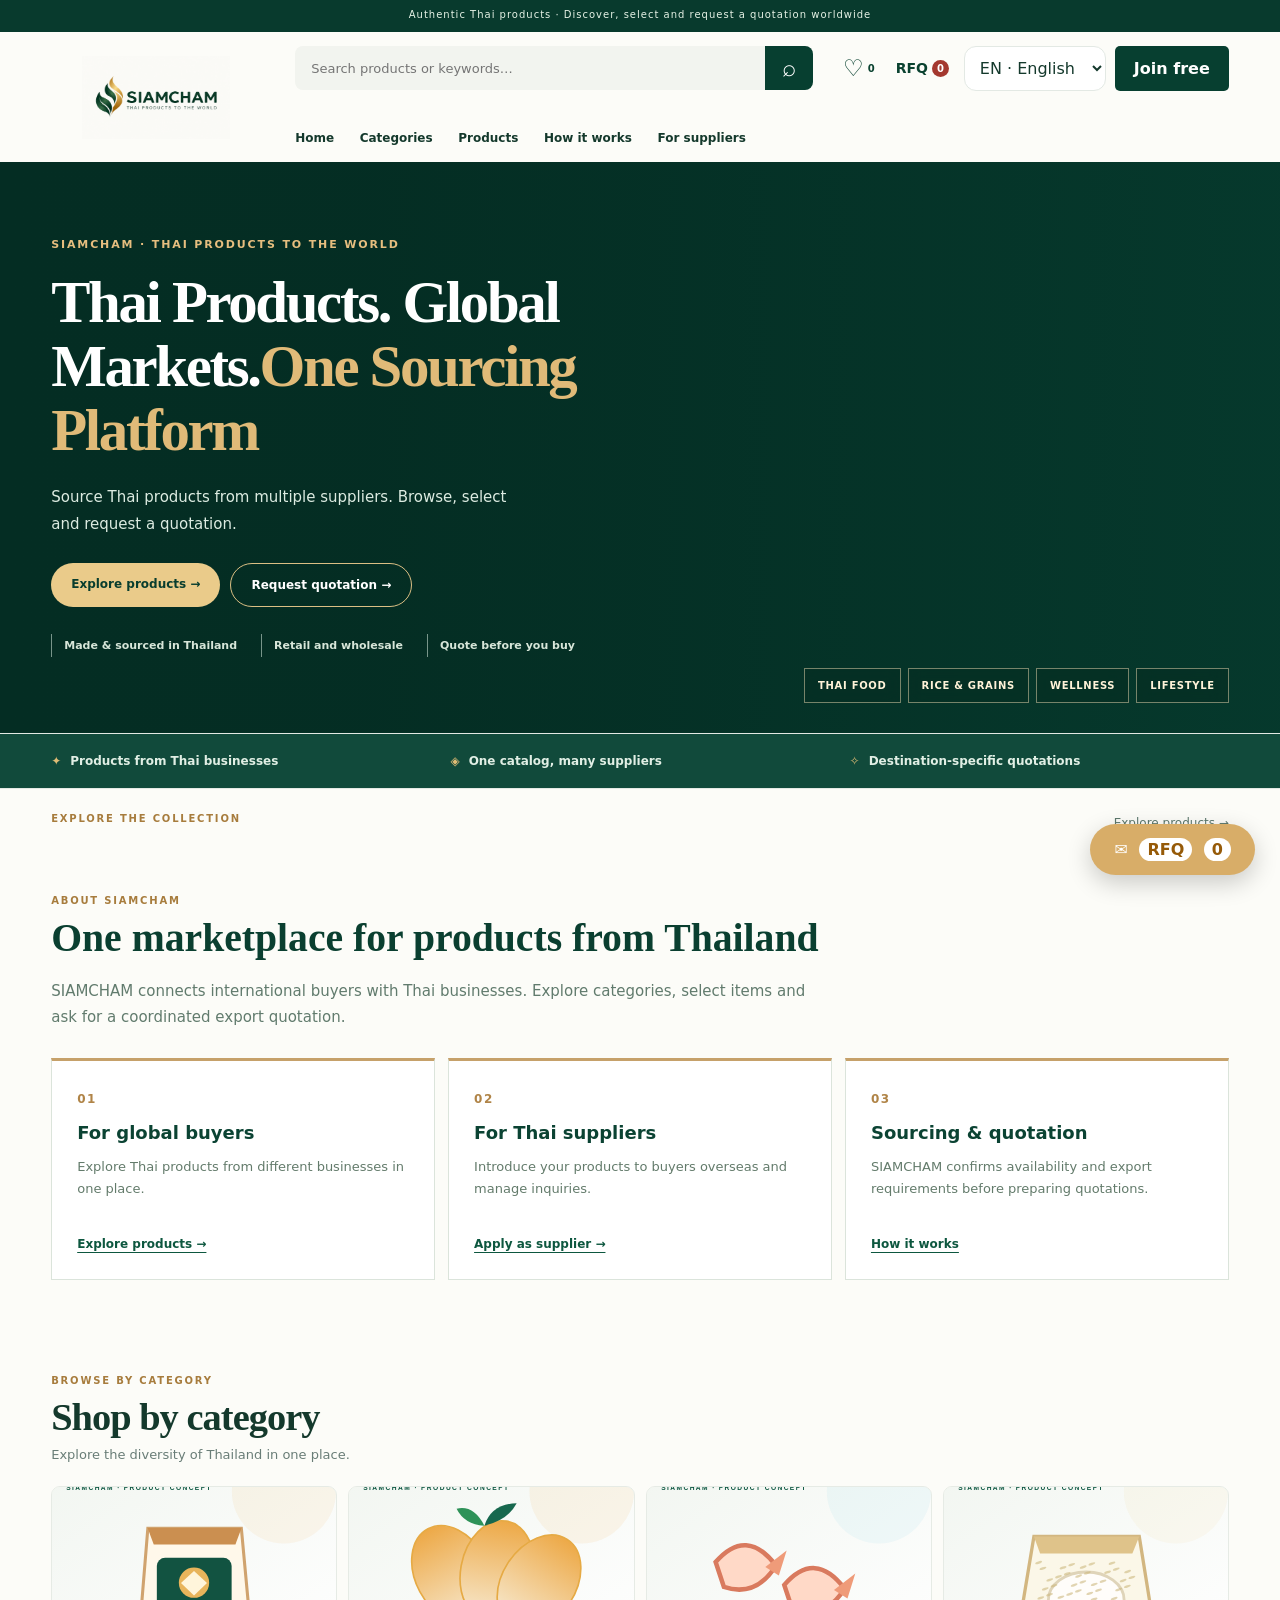
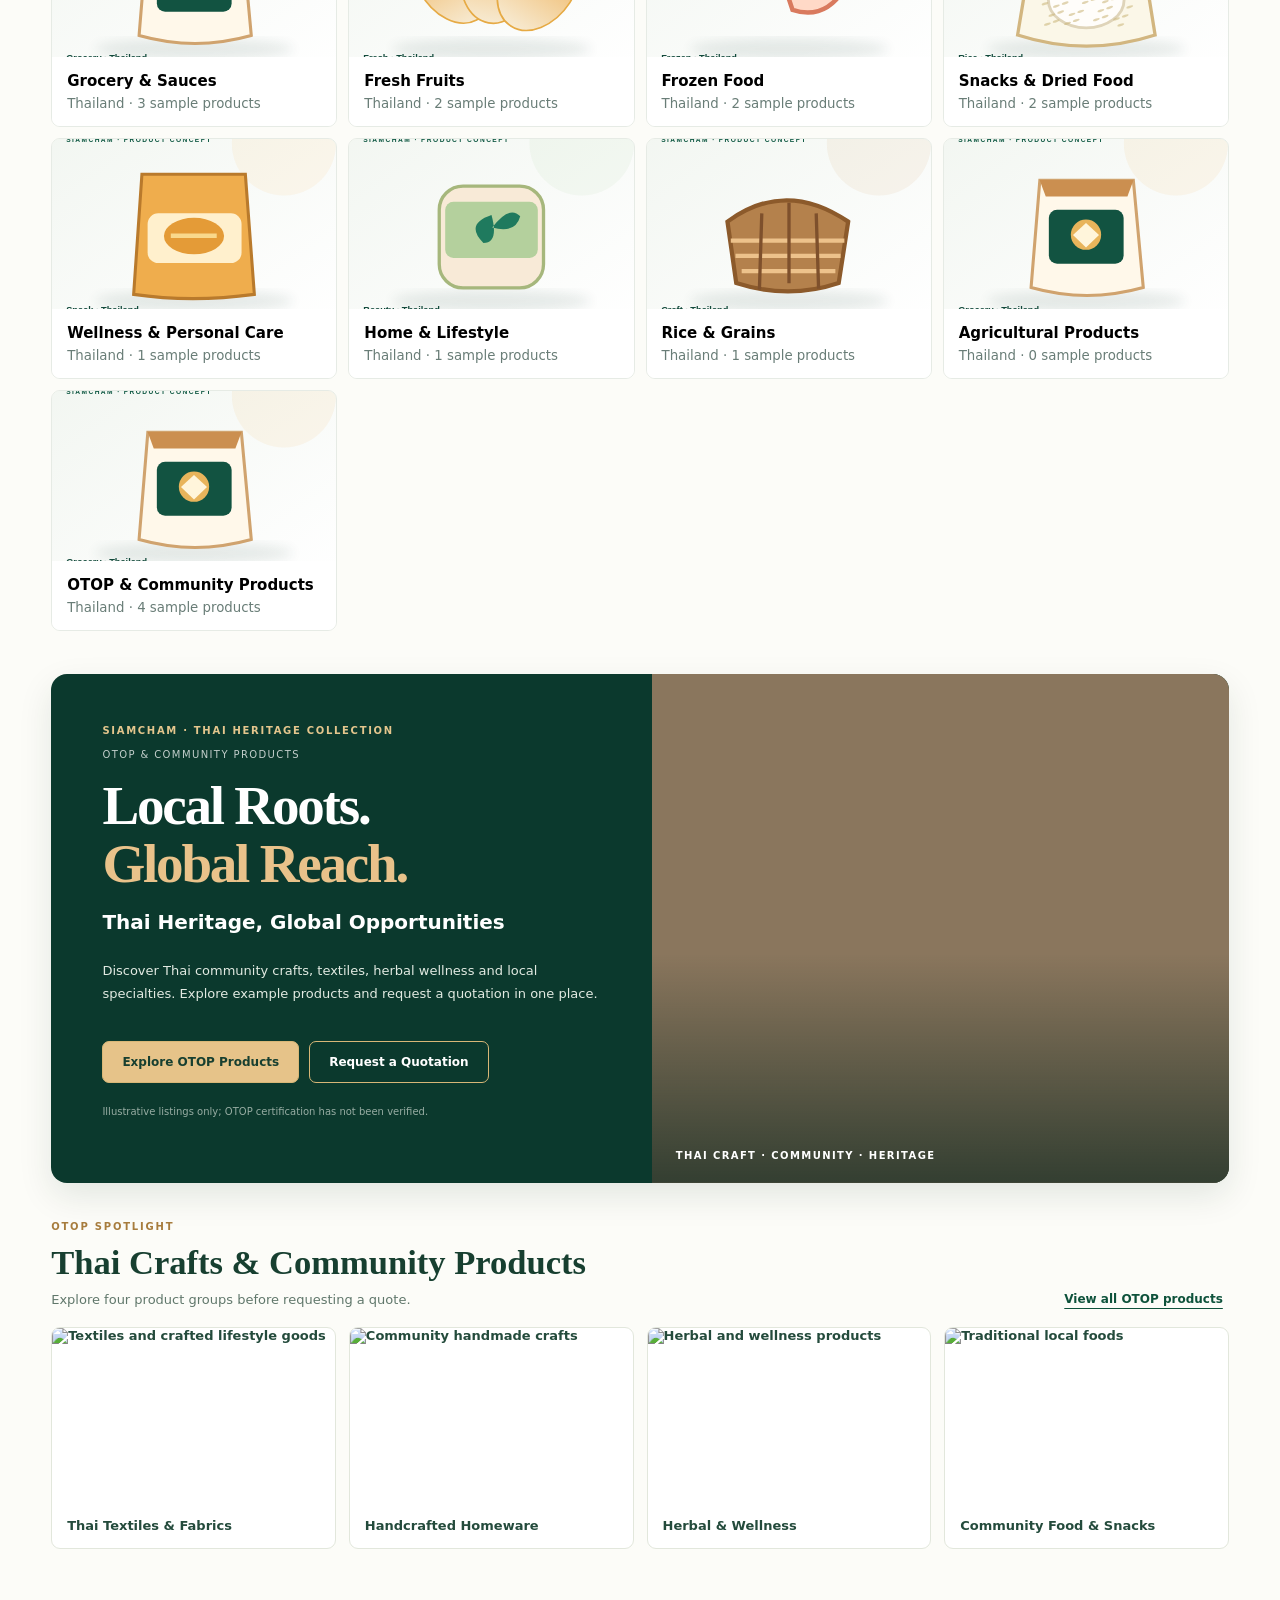
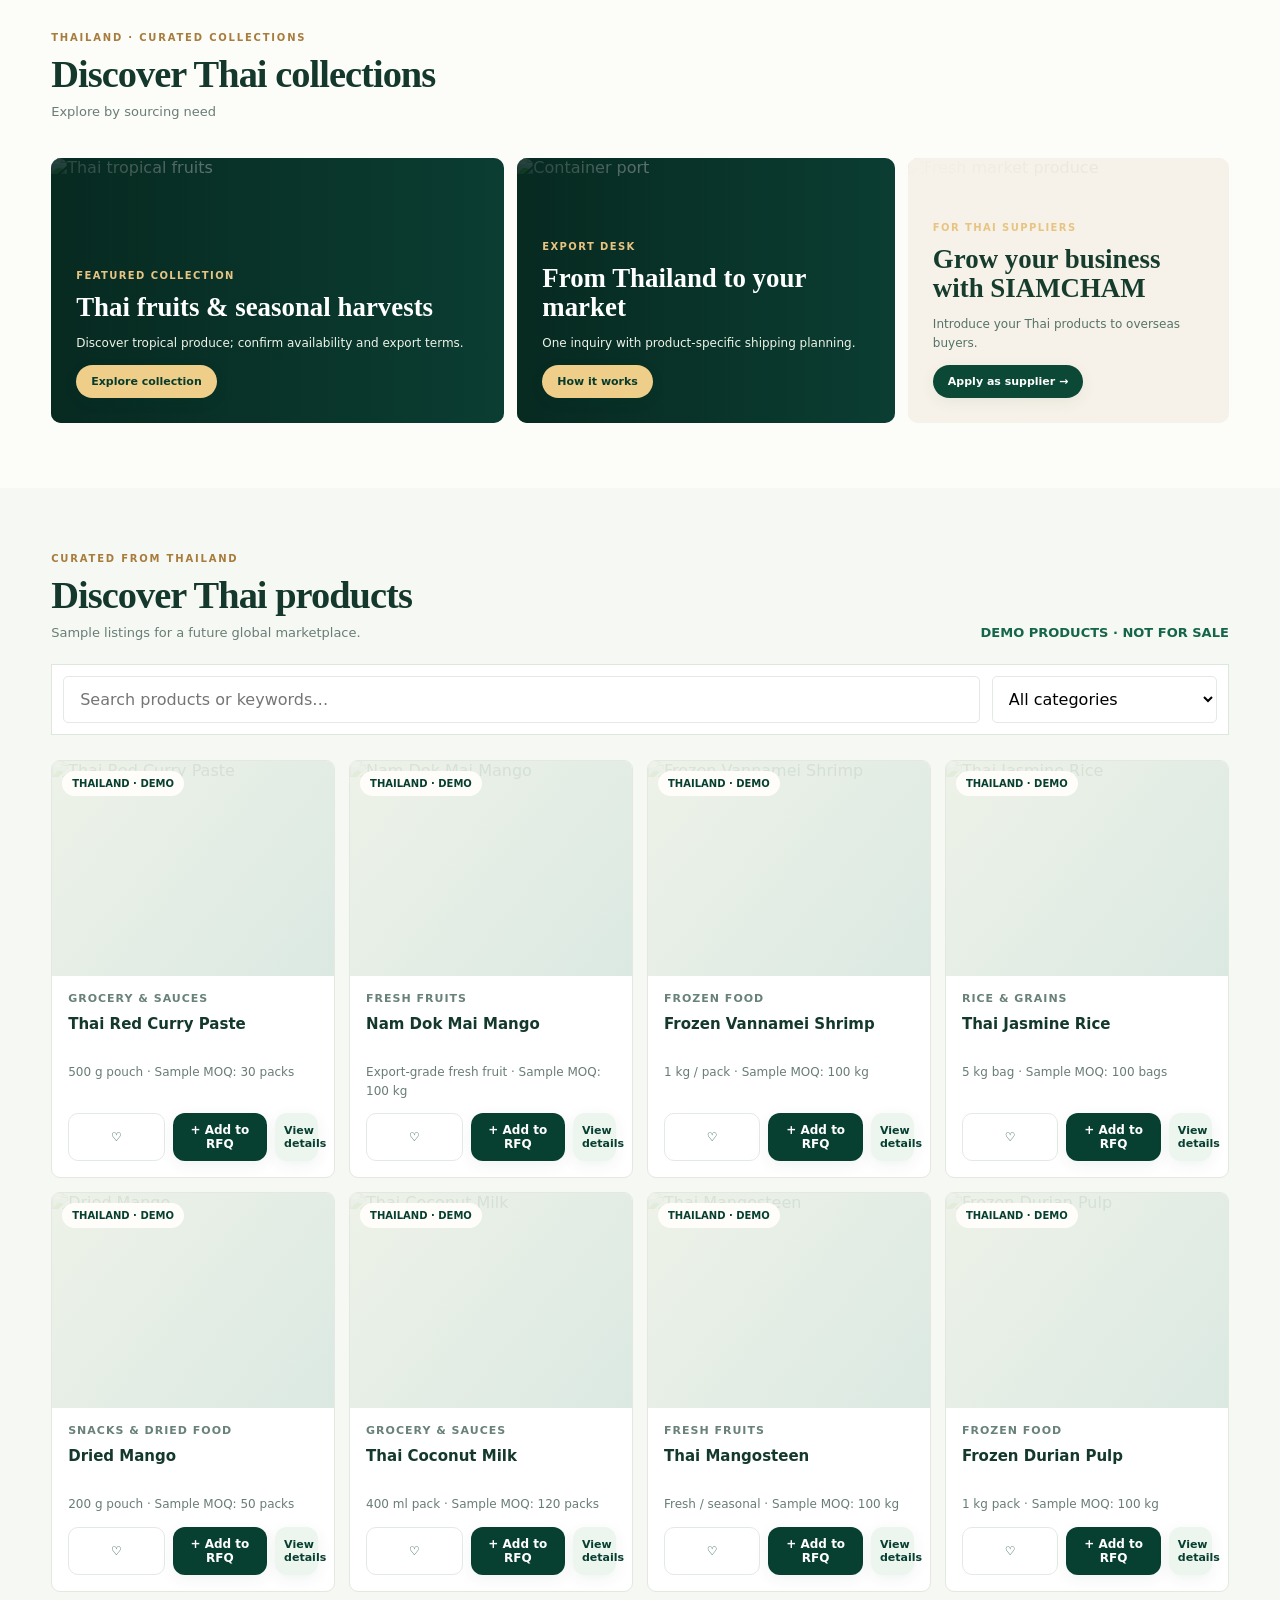
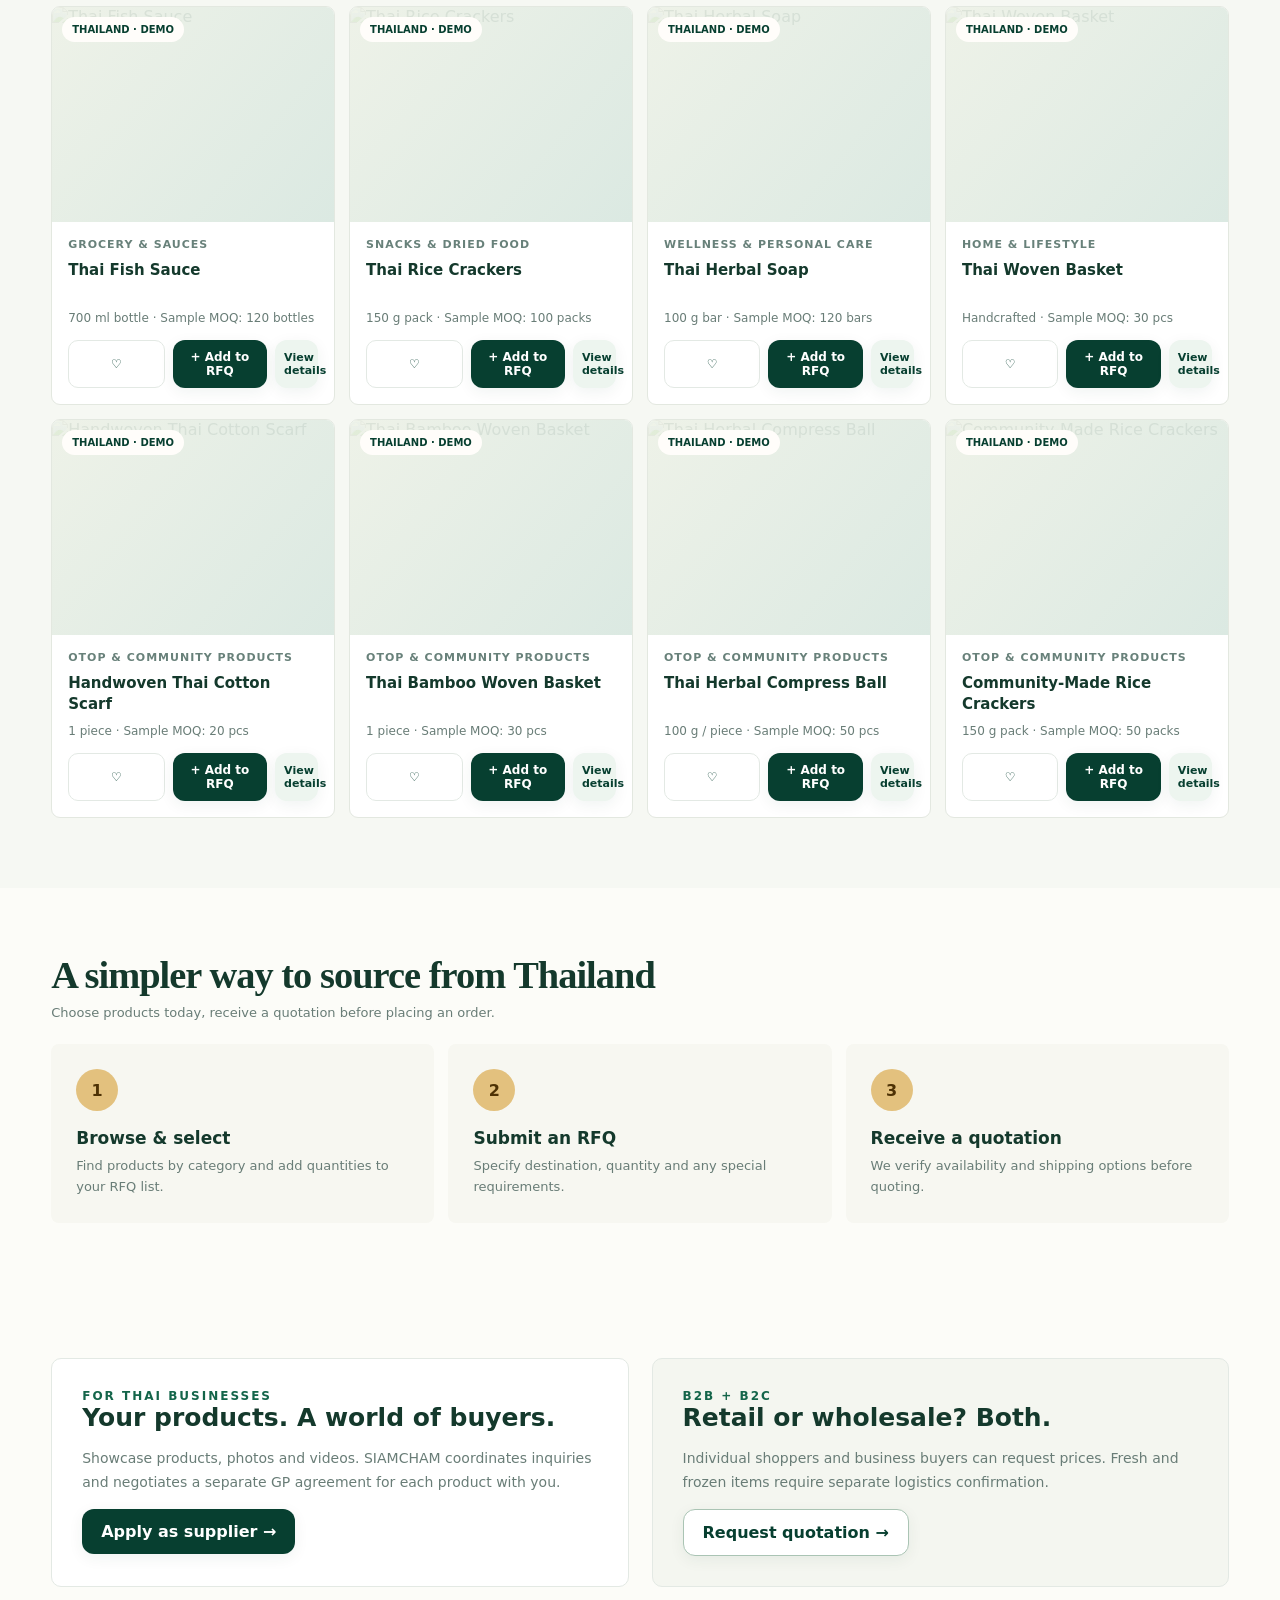
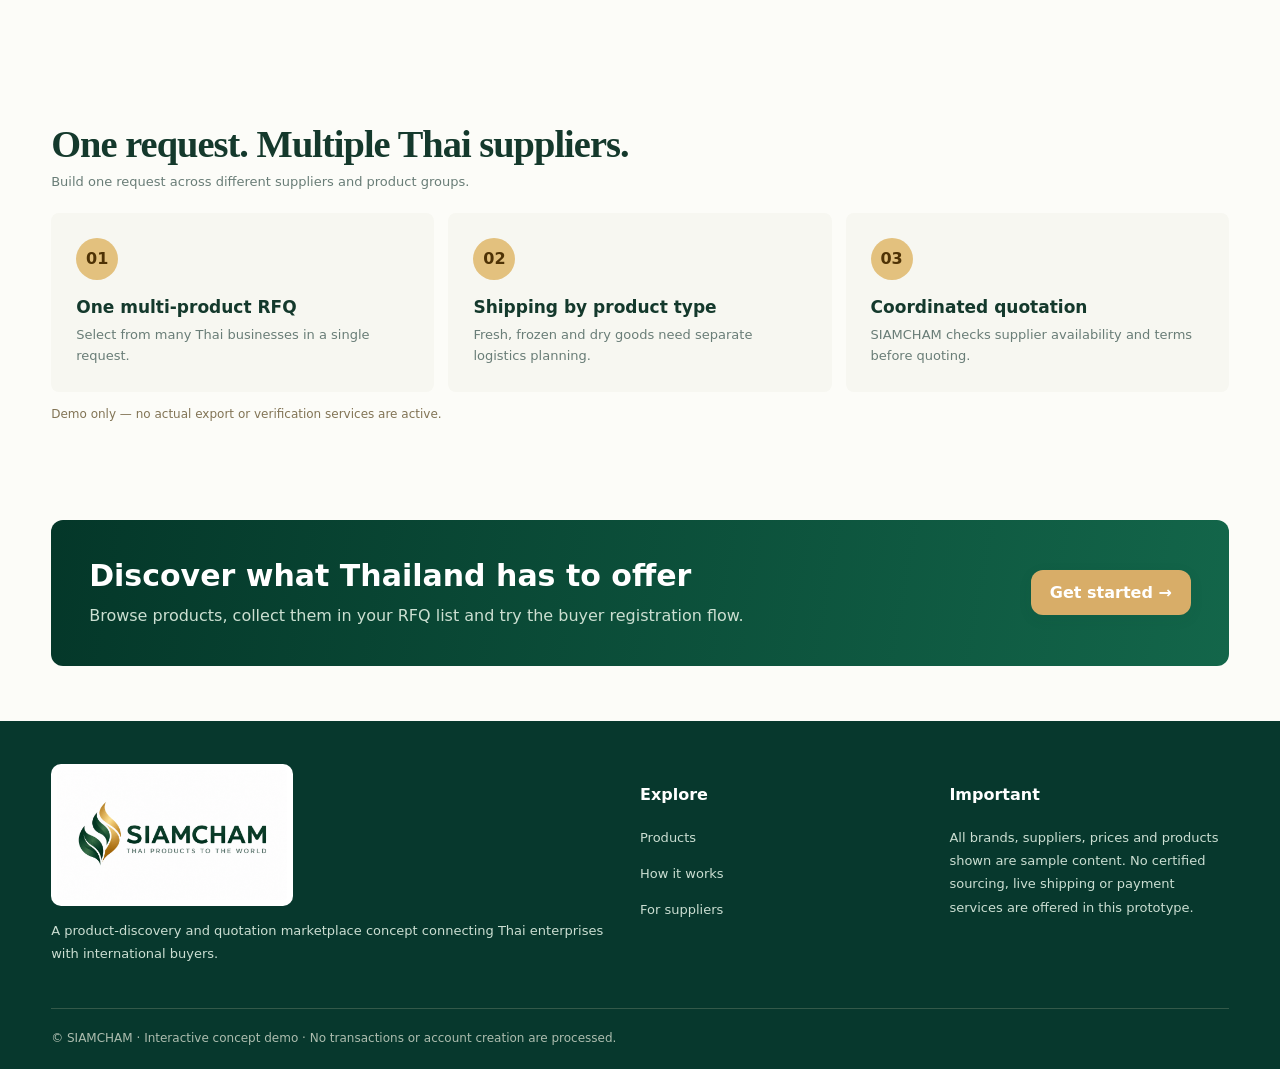
==== index.html @ 0ea8c718 "Shorten Thai hero copy and remove forced line break" ====
<!doctype html><html lang="en"><head><meta charset="utf-8"><meta name="viewport" content="width=device-width, initial-scale=1"><meta name="theme-color" content="#063d30"><title>SIAMCHAM | Thai products to the world</title><style>
:root{--green:#063e30;--green2:#14654a;--gold:#d99a32;--cream:#f7f7f1;--ink:#142c28;--muted:#697d77;--line:#e3e9e4}*{box-sizing:border-box}body{margin:0;background:#fff;color:var(--ink);font-family:Inter,system-ui,-apple-system,'Noto Sans Thai','Segoe UI',sans-serif}button,input,select,textarea{font:inherit}button{cursor:pointer}a{text-decoration:none;color:inherit}.wrap{max-width:1280px;margin:auto;padding:0 28px}.top{background:var(--green);color:#e6f2e6;padding:9px;text-align:center;font-size:12px;letter-spacing:.035em}.nav{display:flex;align-items:center;justify-content:space-between;gap:24px;min-height:88px}.logo{width:242px;max-width:35vw;height:auto;display:block}.navlinks{display:flex;gap:29px;font-weight:650;font-size:13px}.navlinks a:hover{color:var(--green2)}.navright{display:flex;align-items:center;gap:11px}.lang,.subtle{border:1px solid var(--line);border-radius:12px;background:white;padding:11px;color:var(--ink)}.btn{border:none;border-radius:12px;background:var(--green);color:white;font-weight:700;padding:13px 19px;box-shadow:0 4px 15px #063e3010}.btn:hover{background:#0e6047}.btn.gold{background:var(--gold);color:#fff}.btn.outline{background:#fff;color:var(--green);border:1px solid #aac4b4}.btn.light{background:#edf5ef;color:var(--green)}.hero{background:linear-gradient(113deg,#f4f7ef 0%,#f9f6ec 45%,#e5f0e7 100%);overflow:hidden;border-bottom:1px solid var(--line)}.hero-inner{max-width:1280px;margin:auto;display:grid;grid-template-columns:1.08fr 1fr;align-items:center;min-height:484px;padding:47px 28px 48px;gap:40px}.eyebrow{font-size:12px;text-transform:uppercase;color:var(--green2);letter-spacing:2px;font-weight:850}.hero h1{font-size:clamp(40px,5.3vw,72px);line-height:1.07;letter-spacing:-2.7px;margin:18px 0;color:var(--green)}.hero h1 span{color:#c48323}.hero p{color:#536962;font-size:17px;line-height:1.75;max-width:580px}.hero-actions{display:flex;gap:12px;flex-wrap:wrap;margin:24px 0}.pills{display:flex;flex-wrap:wrap;gap:9px;margin-top:26px}.pill{border:1px solid #d5e2d7;background:#ffffffa8;border-radius:30px;padding:9px 12px;font-size:12px;font-weight:700;color:#396453}.scene{height:394px;display:grid;grid-template-columns:1fr 1fr;grid-template-rows:1fr 1fr;gap:14px;position:relative}.scene figure{margin:0;overflow:hidden;border-radius:23px;position:relative;background:#dcead7;box-shadow:0 15px 30px #27503c15}.scene figure:nth-child(1){grid-row:span 2}.scene img,.photo img{width:100%;height:100%;object-fit:cover;display:block}.scene figcaption{position:absolute;bottom:13px;left:13px;color:white;background:#063e30ce;padding:8px 12px;border-radius:12px;font-size:12px;font-weight:800}.trust{border-bottom:1px solid var(--line);background:#fff}.trust-row{display:grid;grid-template-columns:repeat(3,1fr);gap:20px;padding-top:20px;padding-bottom:20px}.trust-row div{font-size:13px;color:#3d6255;font-weight:700}.trust-row b{color:var(--gold);margin-right:9px}.section{padding:55px 0}.sec-head{display:flex;align-items:end;justify-content:space-between;gap:10px;margin-bottom:23px}.sec-head h2{font-size:31px;letter-spacing:-.8px;margin:0 0 8px}.sec-head p{color:var(--muted);margin:0;font-size:14px}.small-link{font-size:13px;color:var(--green2);font-weight:800;border:0;background:none}.categories{display:grid;grid-template-columns:repeat(4,minmax(0,1fr));gap:16px}.category{border:1px solid var(--line);border-radius:19px;overflow:hidden;text-align:left;background:white;padding:0;transition:.2s}.category:hover{transform:translateY(-3px);box-shadow:0 8px 24px #16392c18}.category .photo{height:154px}.category .ct{padding:15px}.category strong{font-size:15px;display:block}.category small{display:block;color:var(--muted);margin-top:6px}.catalog{background:#fafbf9}.toolbar{display:flex;gap:12px;margin:18px 0 25px;flex-wrap:wrap}.search{flex:1;min-width:210px;border:1px solid var(--line);border-radius:12px;background:white;padding:13px 16px}.select{border:1px solid var(--line);border-radius:12px;padding:12px;background:white;max-width:225px}.products{display:grid;grid-template-columns:repeat(4,minmax(0,1fr));gap:18px}.product{background:#fff;border:1px solid var(--line);border-radius:19px;overflow:hidden;display:flex;flex-direction:column;transition:.2s}.product:hover{box-shadow:0 12px 32px #173c2c16;transform:translateY(-3px)}.photo{position:relative;background:linear-gradient(130deg,#eef2e8,#dbe9e2);overflow:hidden}.product .photo{height:194px}.flag{position:absolute;top:10px;left:10px;border-radius:20px;padding:7px 10px;background:#fffdfa;color:var(--green);font-weight:800;font-size:10px}.product-body{padding:17px;display:flex;flex-direction:column;flex:1}.product-body .meta{font-size:11px;color:#68817a;text-transform:uppercase;letter-spacing:1px;font-weight:800}.product h3{font-size:15px;line-height:1.4;margin:9px 0 7px;min-height:42px}.product p{font-size:12px;color:var(--muted);line-height:1.6;margin:0 0 12px}.product .foot{display:flex;gap:8px;margin-top:auto}.product .foot button{flex:1;font-size:12px;padding:10px}.product .foot .details{flex:0 0 auto;width:43px}.two-col{display:grid;grid-template-columns:1fr 1fr;gap:23px}.panel{border:1px solid var(--line);border-radius:20px;padding:30px;background:#fff}.panel h3{font-size:25px;margin:0 0 13px}.panel p{font-size:14px;color:var(--muted);line-height:1.75}.steps{display:grid;grid-template-columns:repeat(3,1fr);gap:18px}.step{background:var(--cream);border-radius:17px;padding:25px}.n{background:#e3c17e;color:#4e3205;font-weight:900;display:inline-flex;width:42px;height:42px;border-radius:50%;align-items:center;justify-content:center}.step h3{margin:17px 0 8px;font-size:17px}.step p{color:var(--muted);font-size:13px;line-height:1.6;margin:0}.cta{margin:15px auto 55px;background:linear-gradient(100deg,#043729,#13664a);color:white;padding:38px;border-radius:24px;display:flex;align-items:center;justify-content:space-between;gap:30px}.cta h2{font-size:30px;margin:0 0 10px}.cta p{color:#cbdfd1;line-height:1.6;margin:0}.footer{background:#07382d;color:#cbded2;padding:43px 0 24px}.footer .cols{display:grid;grid-template-columns:2fr 1fr 1fr;gap:30px}.footer .cols p{font-size:13px;line-height:1.8}.footer h4{color:white}.copyright{border-top:1px solid #345949;margin-top:30px;padding-top:22px;color:#adbdaf;font-size:12px}.floatcart{position:fixed;bottom:25px;right:25px;z-index:9;border:0;background:var(--gold);color:#fff;border-radius:45px;padding:16px 24px;box-shadow:0 8px 25px #0003;font-weight:900}.floatcart span{background:white;color:#965a08;border-radius:20px;padding:2px 8px;margin-left:6px}.overlay{position:fixed;inset:0;background:#061b15aa;z-index:20;display:none;align-items:center;justify-content:center;padding:18px}.overlay.open{display:flex}.modal{width:min(750px,100%);max-height:93vh;overflow:auto;background:white;border-radius:22px;padding:28px;box-shadow:0 25px 80px #0004}.modal .head{display:flex;justify-content:space-between;align-items:center;gap:15px}.modal h2{margin:0 0 14px}.close{font-size:24px;border:0;background:#eef3ef;border-radius:12px;width:40px;height:40px}.formgrid{display:grid;grid-template-columns:1fr 1fr;gap:13px}.field{display:flex;flex-direction:column;gap:7px;margin-bottom:11px}.field label{font-size:12px;font-weight:750;color:#4b6359}.field input,.field select,.field textarea{width:100%;border:1px solid #dae3dc;border-radius:11px;padding:12px;background:white}.field textarea{min-height:80px}.cart-item{display:grid;grid-template-columns:1fr 85px 36px;gap:9px;align-items:center;padding:12px 0;border-bottom:1px solid #eef0ee;font-size:13px}.cart-item input{width:85px;padding:8px;border:1px solid var(--line);border-radius:9px}.empty{padding:34px;text-align:center;color:var(--muted);background:#f5f7f3;border-radius:12px}.tabs{display:flex;gap:8px;flex-wrap:wrap;margin:10px 0 22px}.tabs button{border:1px solid #dce7dd;background:white;border-radius:10px;padding:10px 14px}.tabs button.active{background:var(--green);color:white}.disclaimer{font-size:12px;color:#827455;margin-top:13px;line-height:1.5}.detailgrid{display:grid;grid-template-columns:1fr 1fr;gap:24px}.detailgrid img{width:100%;aspect-ratio:4/3;object-fit:cover;border-radius:15px}.detailgrid p{color:var(--muted);line-height:1.7}.badge{background:#eef5ef;padding:7px 10px;border-radius:9px;font-size:12px;color:#28543e;display:inline-block;margin:3px}.lang-signal{font-size:12px;margin:0 0 18px;color:#71877b}html[dir=rtl] .flag{left:auto;right:10px}html[dir=rtl] .floatcart{right:auto;left:25px}html[dir=rtl] .category{text-align:right}html[dir=rtl] .hero h1{letter-spacing:0}html[dir=rtl] .hero{direction:rtl}@media(max-width:1000px){.navlinks{display:none}.products{grid-template-columns:repeat(3,1fr)}.hero-inner{grid-template-columns:1fr 1fr}.hero h1{font-size:46px}.logo{width:200px}}@media(max-width:720px){.wrap{padding:0 17px}.nav{min-height:70px}.navright{gap:6px}.logo{width:150px;max-width:40vw}.navright .subtle{display:none}.navright .btn{padding:10px 13px;font-size:11px}.lang{font-size:11px;padding:8px}.hero-inner{grid-template-columns:1fr;padding:40px 18px;gap:20px}.hero h1{font-size:43px}.hero p{font-size:15px}.scene{height:240px}.trust-row{grid-template-columns:1fr;gap:10px}.categories{grid-template-columns:repeat(2,1fr)}.products{grid-template-columns:repeat(2,1fr);gap:10px}.product .photo{height:143px}.product-body{padding:12px}.product h3{font-size:13px;min-height:56px}.product p{font-size:11px}.product .foot{flex-wrap:wrap}.product .foot .details{width:100%}.section{padding:38px 0}.sec-head h2{font-size:25px}.two-col,.detailgrid,.footer .cols{grid-template-columns:1fr}.steps{grid-template-columns:1fr}.cta{margin:12px 15px 45px;flex-direction:column;align-items:start;padding:27px}.formgrid{grid-template-columns:1fr}.modal{padding:19px}.footer .cols{gap:10px}}

.collection-grid{display:grid;grid-template-columns:repeat(3,minmax(0,1fr));gap:17px}.collection{border:1px solid var(--line);border-radius:17px;overflow:hidden;background:white;text-align:start;padding:0}.collection img{width:100%;height:174px;display:block;object-fit:cover}.collection strong{display:block;padding:15px;color:var(--green)}.related-grid{display:grid;grid-template-columns:repeat(3,minmax(0,1fr));gap:12px}.related-item{border:1px solid var(--line);border-radius:12px;background:white;text-align:start;padding:8px}.related-item img{width:100%;aspect-ratio:4/3;object-fit:cover;border-radius:8px}.related-item b{display:block;font-size:12px;padding:5px 2px}.saved-button{background:#fff;border:1px solid var(--line);border-radius:10px;padding:10px;color:var(--green);font-weight:700}.saved-button[aria-pressed="true"]{background:#e8f4ea;border-color:#13664a}@media(max-width:720px){.collection-grid{grid-template-columns:1fr 1fr}.collection:last-child{grid-column:span 2}.collection img{height:130px}.related-grid{grid-template-columns:repeat(2,minmax(0,1fr)}}.shipping-advice{margin-top:18px;background:#f4f7ec;border:1px solid #dce7d8;padding:13px 15px;border-radius:12px;font-size:13px;line-height:1.7;color:#3e5d4d}.mobile-nav{display:none}.mobile-nav a,.mobile-nav button{white-space:nowrap;border:0;background:transparent;padding:12px 10px;font-size:13px;color:var(--green);font-weight:700}.mobile-nav a:focus-visible,.mobile-nav button:focus-visible,.btn:focus-visible,.lang:focus-visible{outline:3px solid var(--gold);outline-offset:2px}
@media(max-width:1000px){.mobile-nav{display:flex;gap:8px;overflow-x:auto;scrollbar-width:thin;border-top:1px solid var(--line);border-bottom:1px solid var(--line)}}
@media(max-width:480px){.nav{gap:5px}.logo{width:120px;max-width:33vw}.navright .btn{padding:9px 10px}.lang{max-width:100px}.floatcart{bottom:14px;right:14px;padding:12px 16px}}
html[dir=rtl] .mobile-nav{direction:rtl}
img{image-rendering:auto;object-fit:cover} .photo img{width:100%;height:100%;object-fit:cover} .scene img{object-fit:cover}
@media(max-width:700px){.logo{max-width:185px}}
/* SIAMCHAM RFQ studio */
.modal.rfq-modal{width:min(1020px,96vw);padding:0;border-radius:26px;overflow:auto;background:#fafbf8}
.rfq-modal .head{background:#063e30;color:#fff;padding:26px 34px 24px;position:relative;align-items:flex-start}
.rfq-modal .head h2{font-size:clamp(24px,3vw,35px);letter-spacing:-.8px;margin:8px 0 0}
.rfq-modal .close{background:#ffffff24;color:#fff}
.rfq-kicker{display:block;color:#d6af68;font-size:11px;font-weight:800;letter-spacing:2px}
.rfq-body{display:grid;grid-template-columns:minmax(0,.85fr) minmax(0,1.15fr);gap:0}
.rfq-left{padding:30px;background:#eff4eb;border-inline-end:1px solid #dbe4d9}
.rfq-right{padding:30px 34px;background:#fff}
.rfq-section-title{display:flex;align-items:center;gap:12px;margin:0 0 19px;font-size:16px;color:#123c30}
.rfq-step{background:var(--gold);color:#fff;display:inline-grid;place-items:center;width:29px;height:29px;border-radius:50%;font-size:13px;flex-shrink:0}
.rfq-product-row{display:grid;grid-template-columns:62px minmax(0,1fr) 72px 28px;gap:11px;align-items:center;padding:12px 0;border-bottom:1px solid #d8e3d9}
.rfq-product-row img{width:62px;height:62px;object-fit:cover;border-radius:12px;background:#fff}
.rfq-product-row b{font-size:13px;display:block;line-height:1.35}
.rfq-product-row small{color:#698075;font-size:11px;line-height:1.35}
.rfq-product-row input{width:72px;border:1px solid #d1dfd2;border-radius:10px;padding:9px}
.rfq-product-row .close{font-size:19px;width:28px;height:28px}
.rfq-modal .shipping-advice{margin-top:20px;background:#fff9eb;border-color:#ecdcbb;padding:16px;font-size:12px}
.rfq-modal .formgrid{margin-top:0!important}
.rfq-modal .field label{font-size:12px}
.rfq-modal .field input,.rfq-modal .field textarea{background:#fcfdfb;padding:13px}
.rfq-modal .field textarea{min-height:100px}
.rfq-modal .rfq-submit{width:100%;padding:16px;font-size:15px;margin-top:8px}
.rfq-modal .disclaimer{margin:12px 0 0;font-size:11px}
.rfq-note{font-size:12px;color:#547064;line-height:1.65;margin-top:12px}
html[dir=rtl] .rfq-modal .head{text-align:right}
@media(max-width:780px){.modal.rfq-modal{width:100%;max-height:94vh}.rfq-body{grid-template-columns:1fr}.rfq-left,.rfq-right{padding:22px}.rfq-modal .head{padding:22px}.rfq-product-row{grid-template-columns:54px minmax(0,1fr) 66px 28px;gap:8px}.rfq-product-row img{width:54px;height:54px}}
</style><link rel="stylesheet" href="assets/siamcham-v3.css"></head><body>
<div class="top" data-i="announcement"></div><header class="wrap nav premium-header"><a href="#home"><img class="logo" src="assets/siamcham-logo.png" alt="SIAMCHAM — THAI PRODUCTS TO THE WORLD"></a><div class="global-search"><input aria-label="Search Thai products" data-placeholder="search" id="globalSearch" oninput="syncSearch(this.value)" onkeydown="if(event.key==='Enter')document.querySelector('#products').scrollIntoView({behavior:'smooth'})"><button type="button" onclick="document.querySelector('#products').scrollIntoView({behavior:'smooth'})" aria-label="Search products">⌕</button></div><nav class="navlinks" aria-label="Main navigation"><a href="#home" data-i="home"></a><a href="#categories" data-i="categories"></a><a href="#products" data-i="products"></a><a href="#how" data-i="how"></a><a href="#suppliers" data-i="suppliers"></a></nav><div class="navright"><button class="wishlist-shortcut" onclick="showSaved()" aria-label="Saved products" title="Saved products">♡ <span id="savedCount">0</span></button><button class="header-rfq" onclick="openModal('cart')" aria-label="Open RFQ list">RFQ <span id="headerCartCount">0</span></button><select id="language" class="lang" aria-label="Language" onchange="setLanguage(this.value)"><option value="en">EN · English</option><option value="th">TH · ไทย</option><option value="zh">中文</option><option value="ja">日本語</option><option value="ms">BM · Melayu</option><option value="ar">العربية</option></select><button class="subtle" onclick="openModal('register')" data-i="signin"></button><button class="btn" onclick="openModal('register')" data-i="register"></button></div></header>
<nav class="mobile-nav wrap" aria-label="Mobile navigation"><a href="#home" data-i="home"></a><a href="#categories" data-i="categories"></a><a href="#products" data-i="products"></a><a href="#how" data-i="how"></a><a href="#suppliers" data-i="suppliers"></a><button type="button" onclick="openModal('cart')" data-i="request"></button></nav>
<main><section class="hero photo-hero" id="home"><div class="hero-inner"><div><div class="eyebrow" data-i="eyebrow"></div><h1><span data-i="headline1"></span><span data-i="headline2"></span></h1><p data-i="heroDesc"></p><div class="hero-actions"><a class="btn" href="#products" data-i="explore"></a><button class="btn gold" onclick="openModal('cart')" data-i="request"></button></div><div class="pills"><span class="pill" data-i="trust1"></span><span class="pill" data-i="trust2"></span><span class="pill" data-i="trust3"></span></div></div><div class="hero-art" aria-hidden="true"><div class="hero-visual hero-landscape"></div><div class="hero-assortment"><span>THAI FOOD</span><span>RICE & GRAINS</span><span>WELLNESS</span><span>LIFESTYLE</span></div></div></div></section>
<div class="trust"><div class="wrap trust-row"><div><b>✦</b><span data-i="trustLine1"></span></div><div><b>◈</b><span data-i="trustLine2"></span></div><div><b>✧</b><span data-i="trustLine3"></span></div></div></div>
<div class="category-strip wrap"><span class="category-strip-label">EXPLORE THE COLLECTION</span><a href="#products" class="category-strip-link" data-i="explore"></a></div><section class="platform-intro wrap" id="about"><div class="platform-intro-head"><span class="section-overline">ABOUT SIAMCHAM</span><h2 data-i="platformTitle">One marketplace for products from Thailand</h2><p data-i="platformDesc">SIAMCHAM connects international buyers with Thai businesses. Discover products across categories, request prices for multiple items, and receive a coordinated quotation.</p></div><div class="platform-paths"><article><span class="path-symbol">01</span><h3 data-i="platformBuyer">For global buyers</h3><p data-i="platformBuyerDesc">Browse Thai products and submit one RFQ for items across multiple suppliers.</p><a href="#products" data-i="explore">Explore products</a></article><article><span class="path-symbol">02</span><h3 data-i="platformSupplier">For Thai suppliers</h3><p data-i="platformSupplierDesc">Showcase Thai-made products and receive sourcing inquiries through SIAMCHAM.</p><a href="#suppliers" data-i="beSupplier">Apply as supplier</a></article><article><span class="path-symbol">03</span><h3 data-i="platformProcess">Sourcing & quotation</h3><p data-i="platformProcessDesc">SIAMCHAM coordinates supplier availability and shipping requirements before providing a quotation.</p><a href="#how" data-i="how">How it works</a></article></div></section><section id="categories" class="section wrap" aria-labelledby="categoryHeading"><div class="sec-head"><div><span class="section-overline">BROWSE BY CATEGORY</span><h2 id="categoryHeading" data-i="shopCategory"></h2><p data-i="categoryIntro"></p></div></div><div id="categoryGrid" class="categories"></div></section>
<section id="otop-spotlight" class="otop-spotlight wrap" aria-labelledby="otopTitle">
<div class="otop-feature"><div class="otop-feature-content"><span class="otop-kicker">SIAMCHAM · THAI HERITAGE COLLECTION</span><span class="otop-small-label">OTOP &amp; COMMUNITY PRODUCTS</span><h2 id="otopTitle">Local Roots.<br><em>Global Reach.</em></h2><h3 data-otop="subtitle">ภูมิปัญญาไทย สู่สายตาคนทั่วโลก</h3><p data-otop="intro">ค้นพบงานฝีมือ สิ่งทอ สมุนไพร และผลิตภัณฑ์ชุมชนไทยจากหลากหลายท้องถิ่น เลือกสินค้าและส่งคำขอใบเสนอราคาได้ในที่เดียว</p><div class="otop-actions"><button type="button" class="otop-primary" onclick="exploreCollection('otop')" data-otop="browse">ดูสินค้า OTOP</button><button type="button" class="otop-secondary" onclick="openModal('cart')" data-otop="quote">ขอใบเสนอราคา</button></div><p class="otop-note" data-otop="disclaimer">รายการสินค้าเป็นตัวอย่าง ยังไม่ใช่การรับรองสถานะ OTOP ของผู้ผลิต</p></div><div class="otop-feature-visual" aria-hidden="true"><div class="otop-craft-photo"></div><span class="otop-visual-caption">THAI CRAFT · COMMUNITY · HERITAGE</span></div></div>
<div class="otop-gallery-header"><div><span class="section-overline">OTOP SPOTLIGHT</span><h3 data-otop="collection">งานฝีมือและผลิตภัณฑ์ชุมชนไทย</h3><p data-otop="collectionDesc">เลือกดูสินค้าตัวอย่าง 4 ประเภท ก่อนส่งคำขอราคา</p></div><button class="otop-link" type="button" onclick="exploreCollection('otop')" data-otop="all">ดูสินค้า OTOP ทั้งหมด</button></div><div class="otop-gallery"><button type="button" onclick="exploreCollection('otop')" class="otop-gallery-card"><img src="https://images.unsplash.com/photo-1490312278390-ab64016e0aa9?auto=format&amp;fit=crop&amp;w=900&amp;q=82" loading="lazy" alt="Textiles and crafted lifestyle goods"><span data-otop="textiles">ผ้าทอและสิ่งทอไทย</span></button><button type="button" onclick="exploreCollection('otop')" class="otop-gallery-card"><img src="https://images.unsplash.com/photo-1490312278390-ab64016e0aa9?auto=format&amp;fit=crop&amp;w=900&amp;q=82" loading="lazy" alt="Community handmade crafts"><span data-otop="crafts">งานจักสานและหัตถกรรม</span></button><button type="button" onclick="exploreCollection('otop')" class="otop-gallery-card"><img src="https://images.unsplash.com/photo-1608248543803-ba4f8c70ae0b?auto=format&amp;fit=crop&amp;w=900&amp;q=82" loading="lazy" alt="Herbal and wellness products"><span data-otop="wellness">สมุนไพรและผลิตภัณฑ์สุขภาพ</span></button><button type="button" onclick="exploreCollection('otop')" class="otop-gallery-card"><img src="https://images.unsplash.com/photo-1542838132-92c53300491e?auto=format&amp;fit=crop&amp;w=900&amp;q=82" loading="lazy" alt="Traditional local foods"><span data-otop="foods">ขนมและอาหารชุมชน</span></button></div>
</section>
<section class="section wrap" id="discover"><div class="sec-head"><div><span class="section-overline">THAILAND · CURATED COLLECTIONS</span><h2 data-i="discoverTitle">Discover Thai collections</h2><p data-i="discoverDesc">Explore products grouped around what you want to source.</p></div></div><div class="collection-grid"><button class="collection" onclick="exploreCollection('fresh')"><img src="assets/hero-fruits.svg" alt="Thai tropical fruits"><strong data-i="discoverFresh">Tropical fruit sourcing</strong></button><button class="collection" onclick="exploreCollection('grocery')"><img src="assets/hero-grocery.svg" alt="Thai grocery assortment"><strong data-i="discoverGrocery">Thai cooking essentials</strong></button><button class="collection" onclick="exploreCollection('frozen')"><img src="assets/category-3.svg" alt="Frozen Thai foods"><strong data-i="discoverFrozen">Frozen export products</strong></button></div></section>
<section class="wrap promotional-trio" aria-label="Explore SIAMCHAM"><article class="promo-card promo-fruit"><img src="https://images.unsplash.com/photo-1553279768-865429fa0078?auto=format&fit=crop&w=1200&q=90" alt="Thai tropical fruits"><div class="promo-copy"><span>FEATURED COLLECTION</span><h2 data-i="promoFruitTitle">Thai fruits & seasonal harvests</h2><p data-i="promoFruitDesc">Discover tropical products and request availability for your destination.</p><button type="button" class="btn" onclick="exploreCollection('fresh')" data-i="promoBrowse">Explore collection</button></div></article><article class="promo-card promo-export"><img src="https://images.unsplash.com/photo-1578575437130-527eed3abbec?auto=format&fit=crop&w=1100&q=90" alt="Container port"><div class="promo-copy"><span>EXPORT DESK</span><h2 data-i="promoExportTitle">From Thailand to your market</h2><p data-i="promoExportDesc">One inquiry with product-specific shipping coordination.</p><a class="btn" href="#how" data-i="promoLearn">How it works</a></div></article><article class="promo-card promo-supplier"><img src="https://images.unsplash.com/photo-1542838132-92c53300491e?auto=format&fit=crop&w=1000&q=90" alt="Fresh market produce"><div class="promo-copy"><span>FOR THAI SUPPLIERS</span><h2 data-i="promoSupplierTitle">Grow your business with SIAMCHAM</h2><p data-i="promoSupplierDesc">Showcase your products to potential overseas buyers.</p><button class="btn" onclick="openModal('register','supplier')" data-i="beSupplier"></button></div></article></section>
<section id="products" class="section catalog" aria-labelledby="productsHeading"><div class="wrap"><div class="sec-head"><div><span class="section-overline">CURATED FROM THAILAND</span><h2 id="productsHeading" data-i="featured"></h2><p data-i="featuredIntro"></p></div><span class="small-link" data-i="demo"></span></div><div class="toolbar"><input id="search" class="search" data-placeholder="search" oninput="renderProducts()"><select id="filter" class="select" onchange="renderProducts()"></select></div><div id="productGrid" class="products"></div></div></section>
<section class="section wrap" id="how"><div class="sec-head"><div><h2 data-i="howTitle"></h2><p data-i="howSub"></p></div></div><div class="steps"><div class="step"><span class="n">1</span><h3 data-i="step1"></h3><p data-i="step1d"></p></div><div class="step"><span class="n">2</span><h3 data-i="step2"></h3><p data-i="step2d"></p></div><div class="step"><span class="n">3</span><h3 data-i="step3"></h3><p data-i="step3d"></p></div></div></section>
<section class="section wrap" id="suppliers"><div class="two-col"><div class="panel"><div class="eyebrow" data-i="sellerEyebrow"></div><h3 data-i="sellerTitle"></h3><p data-i="sellerDesc"></p><button class="btn" onclick="openModal('register','supplier')" data-i="beSupplier"></button></div><div class="panel" style="background:#f4f6f0"><div class="eyebrow">B2B + B2C</div><h3 data-i="buyerTitle"></h3><p data-i="buyerDesc"></p><button class="btn outline" onclick="openModal('cart')" data-i="request"></button></div></div></section>
<section class="section wrap" id="why-siamcham"><div class="sec-head"><div><h2 data-i="distinctTitle">One request, more possibilities</h2><p data-i="distinctIntro">Choose products across categories and get a coordinated quote.</p></div></div><div class="steps"><div class="step"><span class="n">01</span><h3 data-i="distinctOne">One multi-product RFQ</h3><p data-i="distinctOneDesc">Send one request covering products from multiple Thai businesses.</p></div><div class="step"><span class="n">02</span><h3 data-i="distinctTwo">Shipping by product type</h3><p data-i="distinctTwoDesc">Fresh, frozen and dry goods need different logistics arrangements.</p></div><div class="step"><span class="n">03</span><h3 data-i="distinctThree">Quote coordinated by SIAMCHAM</h3><p data-i="distinctThreeDesc">Our team confirms availability, terms and suppliers before quoting.</p></div></div><p class="disclaimer" data-i="distinctNotice">Concept demo — no supplier verification, customs clearance or delivery service is active.</p></section>
<div class="wrap"><div class="cta"><div><h2 data-i="ctaTitle"></h2><p data-i="ctaDesc"></p></div><button class="btn gold" onclick="openModal('register')" data-i="getStarted"></button></div></div></main>
<footer class="footer"><div class="wrap"><div class="cols"><div><img class="logo" src="assets/siamcham-logo.png" alt="SIAMCHAM" style="background:white;border-radius:10px;padding:6px"><p data-i="footerDesc"></p></div><div><h4 data-i="links"></h4><p><a href="#products" data-i="products"></a></p><p><a href="#how" data-i="how"></a></p><p><a href="#suppliers" data-i="suppliers"></a></p></div><div><h4 data-i="noticeTitle"></h4><p data-i="notice"></p></div></div><div class="copyright">© SIAMCHAM · Interactive concept demo · No transactions or account creation are processed.</div></div></footer>
<button class="floatcart" onclick="openModal('cart')">✉ <span data-i="rfq"></span> <span id="cartCount">0</span></button><div class="overlay" id="overlay" role="dialog" aria-modal="true"><div class="modal" id="siteModal"><div class="head"><div><span class="rfq-kicker" id="modalKicker" hidden>SIAMCHAM · EXPORT DESK</span><h2 id="modalTitle"></h2></div><button class="close" onclick="closeModal()" aria-label="Close">×</button></div><div id="modalBody"></div></div></div>
<script>
const otopCopy={th:{subtitle:'ภูมิปัญญาไทย สู่สายตาคนทั่วโลก',intro:'ค้นพบงานฝีมือ สิ่งทอ สมุนไพร และผลิตภัณฑ์ชุมชนไทยจากหลากหลายท้องถิ่น เลือกสินค้าและส่งคำขอใบเสนอราคาได้ในที่เดียว',browse:'ดูสินค้า OTOP',quote:'ขอใบเสนอราคา',disclaimer:'รายการสินค้าเป็นตัวอย่าง ยังไม่ใช่การรับรองสถานะ OTOP ของผู้ผลิต',collection:'งานฝีมือและผลิตภัณฑ์ชุมชนไทย',collectionDesc:'เลือกดูสินค้าตัวอย่าง 4 ประเภท ก่อนส่งคำขอราคา',all:'ดูสินค้า OTOP ทั้งหมด',textiles:'ผ้าทอและสิ่งทอไทย',crafts:'งานจักสานและหัตถกรรม',wellness:'สมุนไพรและผลิตภัณฑ์สุขภาพ',foods:'ขนมและอาหารชุมชน'},en:{subtitle:'Thai Heritage, Global Opportunities',intro:'Discover Thai community crafts, textiles, herbal wellness and local specialties. Explore example products and request a quotation in one place.',browse:'Explore OTOP Products',quote:'Request a Quotation',disclaimer:'Illustrative listings only; OTOP certification has not been verified.',collection:'Thai Crafts & Community Products',collectionDesc:'Explore four product groups before requesting a quote.',all:'View all OTOP products',textiles:'Thai Textiles & Fabrics',crafts:'Handcrafted Homeware',wellness:'Herbal & Wellness',foods:'Community Food & Snacks'},zh:{subtitle:'泰国传统工艺，走向全球',intro:'探索泰国社区的纺织品、手工艺、草本产品和特色食品，并统一询价。',browse:'浏览 OTOP 产品',quote:'请求报价',disclaimer:'仅为示例商品；未核实 OTOP 认证。',collection:'泰国社区特色产品',collectionDesc:'探索四大产品类别',all:'查看全部 OTOP 产品',textiles:'泰国纺织品',crafts:'手工家居用品',wellness:'草本与健康',foods:'社区食品及零食'},ja:{subtitle:'タイの伝統を世界へ',intro:'タイの地域で作られる織物、工芸品、ハーブ製品、食品を探し、まとめて見積りを依頼できます。',browse:'OTOP商品を見る',quote:'見積りを依頼',disclaimer:'商品は例示です。OTOP認証は未確認です。',collection:'タイの地域工芸品',collectionDesc:'4つのカテゴリーを探す',all:'OTOP商品をすべて見る',textiles:'タイの織物',crafts:'手工芸・生活雑貨',wellness:'ハーブ・健康',foods:'地域の食品'},ms:{subtitle:'Warisan Thai ke Seluruh Dunia',intro:'Terokai tekstil, kraftangan, herba dan makanan komuniti Thailand serta minta sebut harga.',browse:'Terokai Produk OTOP',quote:'Minta Sebut Harga',disclaimer:'Produk contoh sahaja; pensijilan OTOP belum disahkan.',collection:'Kraf & Produk Komuniti Thai',collectionDesc:'Empat kategori produk contoh',all:'Semua Produk OTOP',textiles:'Tekstil Thai',crafts:'Kraftangan',wellness:'Herba & Penjagaan Diri',foods:'Makanan Komuniti'},ar:{subtitle:'التراث التايلاندي إلى العالم',intro:'اكتشف المنسوجات والحرف والأعشاب والأطعمة المحلية من المجتمعات التايلاندية واطلب عرض سعر موحداً.',browse:'استكشف منتجات OTOP',quote:'اطلب عرض سعر',disclaimer:'المنتجات للعرض فقط؛ لم يتم التحقق من شهادة OTOP.',collection:'حرف ومنتجات المجتمعات التايلاندية',collectionDesc:'تصفح أربع فئات من المنتجات',all:'كل منتجات OTOP',textiles:'منسوجات تايلاندية',crafts:'حرف يدوية',wellness:'أعشاب وعناية',foods:'أطعمة محلية'}};function localizeOtop(l){const d=otopCopy[l]||otopCopy.en;document.querySelectorAll('[data-otop]').forEach(el=>{el.textContent=d[el.dataset.otop]||''})};
const marketplaceCopy={en:['Thailand’s products. One global marketplace.','Discover Thai food, groceries, wellness, home goods and more. Choose from multiple Thai businesses and request one coordinated quotation.','One marketplace for products from Thailand','SIAMCHAM connects international buyers with Thai businesses. Explore categories, select items and ask for a coordinated export quotation.','For global buyers','Explore Thai products from different businesses in one place.','For Thai suppliers','Introduce your products to buyers overseas and manage inquiries.','Sourcing & quotation','SIAMCHAM confirms availability and export requirements before preparing quotations.'],th:['สินค้าไทยสู่ตลาดโลก ในแพลตฟอร์มเดียว','ค้นหาสินค้าไทยหลายหมวดจากผู้ประกอบการหลากหลายราย และส่งคำขอราคาในที่เดียว','ศูนย์รวมสินค้าไทยสำหรับผู้ซื้อทั่วโลก','SIAMCHAM เชื่อมผู้ซื้อจากทั่วโลกกับผู้ประกอบการไทย ให้ค้นหา เลือกสินค้า และขอใบเสนอราคาผ่านแพลตฟอร์มเดียว','สำหรับผู้ซื้อทั่วโลก','เลือกสินค้าจากผู้ประกอบการไทยหลายรายได้ในที่เดียว','สำหรับผู้ประกอบการไทย','นำเสนอสินค้าไทยและรับคำขอจากผู้ซื้อต่างประเทศ','ประสานการจัดหาและเสนอราคา','SIAMCHAM ตรวจสอบความพร้อมสินค้าและเงื่อนไขส่งออกก่อนจัดทำใบเสนอราคา'],zh:['泰国产品，连接全球市场','发现泰国食品、日用品、美妆及家居产品，并统一提交询价','泰国产品的全球采购平台','连接全球买家与泰国企业，集中选品与询价','面向全球买家','一站式浏览多家泰国企业的产品','面向泰国供应商','向海外买家展示您的产品','采购与报价协调','报价前确认供应情况和出口条件'],ja:['タイの商品を世界へ、一つの市場で','食品や日用品、美容・生活用品などを探し、まとめて見積依頼','タイの商品を世界につなぐ市場','世界の購入者とタイ企業をつなぐ商品検索・見積プラットフォーム','海外の購入者へ','複数のタイ企業の商品をまとめて探せます','タイ企業へ','海外の購入者に商品を紹介','調達と見積調整','供給状況や輸出条件を確認して見積を作成'],ms:['Produk Thailand ke pasaran dunia','Terokai makanan, barangan runcit, penjagaan diri dan produk rumah serta minta satu sebut harga','Satu pasaran untuk produk Thailand','Menghubungkan pembeli global dengan perniagaan Thailand','Untuk pembeli global','Terokai produk daripada pelbagai pembekal Thai','Untuk pembekal Thai','Pamerkan produk kepada pembeli luar negara','Penyelarasan sumber dan harga','Kami menyemak bekalan dan keperluan eksport sebelum sebut harga'],ar:['المنتجات التايلاندية إلى الأسواق العالمية','اكتشف الأغذية والمنتجات المنزلية والتجميل من شركات تايلاندية واطلب عرض سعر موحد','سوق عالمي للمنتجات التايلاندية','نربط المشترين حول العالم بالشركات التايلاندية عبر اكتشاف المنتجات وطلب الأسعار','للمشترين حول العالم','اكتشف منتجات من موردين تايلانديين متنوعين','للموردين التايلانديين','اعرض منتجاتك للمشترين الدوليين','تنسيق التوريد والعروض','نتحقق من التوفر ومتطلبات التصدير قبل إعداد العرض']};const marketplaceKeys=['headline1','heroDesc','platformTitle','platformDesc','platformBuyer','platformBuyerDesc','platformSupplier','platformSupplierDesc','platformProcess','platformProcessDesc']; const tr={
en:{announcement:'Authentic Thai products · Discover, select and request a quotation worldwide',home:'Home',categories:'Categories',products:'Products',how:'How it works',suppliers:'For suppliers',signin:'Sign in',register:'Join free',eyebrow:'SIAMCHAM · THAI PRODUCTS TO THE WORLD',headline1:'The best of Thailand,',headline2:'within your reach.',heroDesc:'Discover Thai groceries, tropical fruits, frozen foods and more from independent Thai businesses. Build your selection and request a tailored export quotation.',explore:'Explore products →',request:'Request quotation →',trust1:'Made & sourced in Thailand',trust2:'Retail and wholesale',trust3:'Quote before you buy',fresh:'Fresh from Thailand',grocery:'Grocery & essentials',wholesale:'Wholesale sourcing',trustLine1:'Products from Thai businesses',trustLine2:'One catalog, many suppliers',trustLine3:'Destination-specific quotations',shopCategory:'Shop by category',categoryIntro:'Explore the diversity of Thailand in one place.',featured:'Discover Thai products',featuredIntro:'Sample listings for a future global marketplace.',demo:'DEMO PRODUCTS · NOT FOR SALE',search:'Search products or keywords…',all:'All categories',addRFQ:'+ Add to RFQ',details:'View',moq:'Sample MOQ',howTitle:'A simpler way to source from Thailand',howSub:'Choose products today, receive a quotation before placing an order.',step1:'Browse & select',step1d:'Find products by category and add quantities to your RFQ list.',step2:'Submit an RFQ',step2d:'Specify destination, quantity and any special requirements.',step3:'Receive a quotation',step3d:'We verify availability and shipping options before quoting.',sellerEyebrow:'FOR THAI BUSINESSES',sellerTitle:'Your products. A world of buyers.',sellerDesc:'Showcase products, photos and videos. SIAMCHAM coordinates inquiries and negotiates a separate GP agreement for each product with you.',beSupplier:'Apply as supplier →',buyerTitle:'Retail or wholesale? Both.',buyerDesc:'Individual shoppers and business buyers can request prices. Fresh and frozen items require separate logistics confirmation.',ctaTitle:'Discover what Thailand has to offer',ctaDesc:'Browse products, collect them in your RFQ list and try the buyer registration flow.',getStarted:'Get started →',footerDesc:'A product-discovery and quotation marketplace concept connecting Thai enterprises with international buyers.',links:'Explore',noticeTitle:'Important',notice:'All brands, suppliers, prices and products shown are sample content. No certified sourcing, live shipping or payment services are offered in this prototype.',rfq:'RFQ',registerTitle:'Create your SIAMCHAM account',buyer:'Buyer',supplier:'Thai supplier',fullname:'Full name',email:'Email address',password:'Password',company:'Company / store (optional)',country:'Country / destination',buyerType:'Buyer type',retail:'Retail buyer',wholesaleBuyer:'Wholesale buyer',importer:'Importer',restaurant:'Restaurant',signup:'Create demo account',signupMsg:'Demo only — your information is not sent or saved.',cartTitle:'Request a quotation',cartEmpty:'Your RFQ list is empty. Add products from the catalog.',quantity:'Quantity',delete:'Remove',continue:'Browse products',contact:'Contact name',requirements:'Requirements / shipping notes',sendRFQ:'Generate sample RFQ',exportMsg:'Your demo RFQ is ready. Copy it to use as a starting point; it has not been submitted.',copy:'Copy request',close:'Close',moreInfo:'Product information',unit:'Unit',storage:'Storage',leadtime:'Lead time',packing:'Packaging',video:'Product video',videoMsg:'Suppliers will be able to upload product videos when the live system is connected.',photoMsg:'Sample imagery only; not an actual supplier listing.'},
th:{announcement:'สินค้าจากผู้ประกอบการไทย · เลือกสินค้าและขอใบเสนอราคาส่งออก',home:'หน้าแรก',categories:'หมวดสินค้า',products:'สินค้า',how:'วิธีการสั่งซื้อ',suppliers:'สำหรับผู้ประกอบการ',signin:'เข้าสู่ระบบ',register:'สมัครสมาชิก',eyebrow:'SIAMCHAM · THAI PRODUCTS TO THE WORLD',headline1:'สินค้าไทยคุณภาพ',headline2:'สู่ตลาดทั่วโลก',heroDesc:'ศูนย์รวมสินค้าไทยจากผู้ประกอบการ ทั้งของชำ ผลไม้สด อาหารแช่แข็ง และสินค้าอื่น ๆ เลือกสินค้าที่ต้องการ แล้วส่งคำขอใบเสนอราคาตามประเทศปลายทาง',explore:'เลือกดูสินค้า →',request:'ขอใบเสนอราคา →',trust1:'สินค้าจากประเทศไทย',trust2:'ปลีกและส่ง',trust3:'เสนอราคาก่อนสั่งซื้อ',fresh:'ผลไม้จากไทย',grocery:'ของชำและของใช้',wholesale:'สินค้าขายส่ง',trustLine1:'คัดรายการสินค้าจากผู้ประกอบการไทย',trustLine2:'สินค้าหลายร้านในแคตตาล็อกเดียว',trustLine3:'เสนอราคาตามประเทศปลายทาง',shopCategory:'หมวดหมู่สินค้าไทย',categoryIntro:'เลือกสินค้าจากประเทศไทยได้ในที่เดียว',featured:'สินค้าไทยแนะนำ',featuredIntro:'รายการสินค้าตัวอย่างสำหรับทดลองแพลตฟอร์ม',demo:'สินค้า DEMO · ยังไม่เปิดขายจริง',search:'ค้นหาชื่อสินค้า หรือคำค้น…',all:'ทุกหมวด',addRFQ:'+ เพิ่มในใบขอราคา',details:'ดู',moq:'ขั้นต่ำตัวอย่าง',howTitle:'สั่งซื้อสินค้าไทยได้ง่ายขึ้น',howSub:'เลือกสินค้าแล้วขอใบเสนอราคาก่อนยืนยันคำสั่งซื้อ',step1:'เลือกสินค้า',step1d:'ค้นหาสินค้าและเลือกจำนวนที่สนใจลงในรายการ RFQ',step2:'ส่งคำขอราคา',step2d:'แจ้งประเทศปลายทาง จำนวน และเงื่อนไขพิเศษ',step3:'รับใบเสนอราคา',step3d:'ตรวจความพร้อมและขนส่งก่อนยืนยันราคากลับไป',sellerEyebrow:'สำหรับผู้ประกอบการไทย',sellerTitle:'สินค้าของคุณ สู่ลูกค้าทั่วโลก',sellerDesc:'นำเสนอสินค้า รูปภาพ และวิดีโอ โดยเราประสานคำขอซื้อและเจรจา GP แยกเป็นรายสินค้ากับผู้ประกอบการ',beSupplier:'สมัครเป็นผู้ประกอบการ →',buyerTitle:'ซื้อปลีกหรือขายส่งก็ได้',buyerDesc:'ลูกค้าทั่วไปและธุรกิจสามารถขอราคาได้ โดยผลไม้สดและสินค้าแช่แข็งต้องตรวจการขนส่งแยกต่างหาก',ctaTitle:'เปิดโอกาสให้สินค้าไทยไปไกลกว่าเดิม',ctaDesc:'ทดลองเลือกสินค้า รวบรวมรายการขอราคา และทดลองหน้าสมัครสมาชิก',getStarted:'เริ่มใช้งาน →',footerDesc:'ต้นแบบแพลตฟอร์มแคตตาล็อกและขอใบเสนอราคาสินค้าไทยสำหรับผู้ซื้อต่างประเทศ',links:'เมนู',noticeTitle:'หมายเหตุ',notice:'สินค้า รูปภาพ ชื่อผู้ผลิต และรายละเอียดทั้งหมดเป็นตัวอย่าง ยังไม่มีบริการรับชำระเงินหรือจัดส่งจริง',rfq:'ขอราคา',registerTitle:'สมัครสมาชิก SIAMCHAM',buyer:'ผู้ซื้อ',supplier:'ผู้ประกอบการไทย',fullname:'ชื่อ-นามสกุล',email:'อีเมล',password:'รหัสผ่าน',company:'ชื่อบริษัท / ร้านค้า (ไม่บังคับ)',country:'ประเทศปลายทาง',buyerType:'ประเภทผู้ซื้อ',retail:'ลูกค้าทั่วไป',wholesaleBuyer:'ผู้ซื้อขายส่ง',importer:'ผู้นำเข้า',restaurant:'ร้านอาหาร',signup:'ทดลองสมัครสมาชิก',signupMsg:'นี่เป็นหน้าทดลอง ไม่มีการส่งหรือบันทึกข้อมูลส่วนตัว',cartTitle:'รายการขอใบเสนอราคา',cartEmpty:'ยังไม่มีสินค้าในรายการ เลือกสินค้าจากแคตตาล็อกก่อน',quantity:'จำนวน',delete:'ลบ',continue:'เลือกสินค้า',contact:'ชื่อผู้ติดต่อ',requirements:'ข้อกำหนด / หมายเหตุขนส่ง',sendRFQ:'สร้างคำขอราคาตัวอย่าง',exportMsg:'สร้างคำขอราคาแล้ว สามารถคัดลอกได้ แต่ยังไม่ได้ส่งไปยังผู้ขายจริง',copy:'คัดลอกคำขอราคา',close:'ปิด',moreInfo:'รายละเอียดสินค้า',unit:'หน่วย',storage:'การเก็บรักษา',leadtime:'ระยะเวลาเตรียมสินค้า',packing:'บรรจุภัณฑ์',video:'วิดีโอสินค้า',videoMsg:'ระบบจริงจะรองรับการอัปโหลดวิดีโอจากผู้ประกอบการ',photoMsg:'ภาพประกอบตัวอย่าง ไม่ใช่สินค้าของผู้ประกอบการจริง'}
};
// Secondary locales are complete for main browsing/quotation paths; fallback strings use English where necessary.
tr.zh={...tr.en,announcement:'精选泰国产品 · 浏览并申请国际采购报价',home:'首页',categories:'产品类别',products:'产品',how:'采购流程',suppliers:'供应商专区',signin:'登录',register:'免费注册',eyebrow:'SIAMCHAM · 泰国产品走向世界',headline1:'探索泰国好物',headline2:'连接全球市场',heroDesc:'浏览泰国食品、新鲜水果、冷冻食品及更多产品。选择商品并申请针对目的国的报价。',explore:'浏览产品 →',request:'申请报价 →',trust1:'泰国原产',trust2:'零售与批发',trust3:'先报价后购买',fresh:'泰国鲜果',grocery:'食品与杂货',wholesale:'批发采购',shopCategory:'按类别选购',categoryIntro:'一站式发现泰国产品。',featured:'精选泰国产品',featuredIntro:'全球采购平台样例商品。',demo:'演示商品 · 暂不销售',search:'搜索商品…',all:'所有类别',addRFQ:'+ 加入询价',details:'详情',howTitle:'轻松采购泰国产品',howSub:'选择商品并在下单前获得报价。',step1:'选择商品',step1d:'按类别浏览并选择询价数量。',step2:'提交询价',step2d:'填写目的国、数量和特殊要求。',step3:'获取报价',step3d:'确认供应及运输条件后提供报价。',sellerTitle:'您的产品，面向全球买家',sellerDesc:'展示图片、视频及商品详情；每个商品的GP佣金单独协商。',beSupplier:'申请成为供应商 →',buyerTitle:'支持零售和批发',buyerDesc:'消费者和企业都可询价。生鲜与冷冻产品需单独确认物流。',ctaTitle:'发现更多泰国产品',ctaDesc:'试用目录、询价清单和注册流程。',getStarted:'立即开始 →',footerDesc:'泰国产品展示与国际询价平台原型。',noticeTitle:'说明',notice:'所有商品和信息仅供演示，尚未提供实际交易及配送。',registerTitle:'创建 SIAMCHAM 账户',buyer:'买家',supplier:'泰国供应商',fullname:'姓名',email:'邮箱',password:'密码',company:'公司名称（选填）',country:'目的国家',buyerType:'买家类型',retail:'零售买家',wholesaleBuyer:'批发买家',importer:'进口商',restaurant:'餐厅',signup:'创建演示账户',signupMsg:'仅供演示，不会提交或保存个人资料。',cartTitle:'采购询价清单',cartEmpty:'清单为空，请先选择商品。',quantity:'数量',delete:'移除',continue:'浏览产品',contact:'联系人',requirements:'特别要求',sendRFQ:'生成示例询价',exportMsg:'示例询价已生成，但未正式提交。',copy:'复制询价',moreInfo:'商品信息',video:'商品视频',videoMsg:'正式平台可由供应商上传视频。'};
tr.ja={...tr.en,announcement:'タイの製品を世界へ · 商品を選んで見積依頼',home:'ホーム',categories:'カテゴリー',products:'商品',how:'ご利用方法',suppliers:'出品者向け',signin:'ログイン',register:'無料登録',headline1:'タイの魅力を',headline2:'世界へ届ける',heroDesc:'タイの食品、果物、冷凍食品などを探し、配送先に応じた見積もりを依頼できます。',explore:'商品を見る →',request:'見積もり依頼 →',trust1:'タイ産',trust2:'小売・卸売',trust3:'購入前にお見積り',shopCategory:'カテゴリーから探す',categoryIntro:'タイの商品を一か所で探せます。',featured:'注目の商品',featuredIntro:'掲載商品はデモ用のサンプルです。',demo:'デモ商品 · 販売していません',search:'商品を検索…',all:'すべて',addRFQ:'+ 見積リストに追加',details:'詳細',howTitle:'タイからの調達をもっと簡単に',step1:'商品を選ぶ',step1d:'商品と数量を選択します。',step2:'見積を依頼',step2d:'配送先と条件を送信します。',step3:'見積を受け取る',step3d:'在庫と配送条件を確認します。',sellerTitle:'タイの商品を世界の買い手へ',sellerDesc:'写真や動画で商品を紹介できます。GPは商品ごとに個別協議します。',beSupplier:'出品者として申請 →',buyerTitle:'小売も卸売も',buyerDesc:'個人・法人どちらも見積依頼できます。',ctaTitle:'タイの商品を発見',ctaDesc:'商品選択と見積依頼を体験できます。',getStarted:'はじめる →',registerTitle:'SIAMCHAM アカウント登録',buyer:'購入者',supplier:'タイの出品者',fullname:'氏名',email:'メール',password:'パスワード',company:'会社名（任意）',country:'配送先の国',buyerType:'購入者の種類',retail:'個人',wholesaleBuyer:'卸売',importer:'輸入業者',restaurant:'レストラン',signup:'デモ登録',signupMsg:'デモのため個人情報は送信・保存されません。',cartTitle:'見積依頼リスト',cartEmpty:'商品がまだありません。',quantity:'数量',delete:'削除',continue:'商品を見る',contact:'担当者名',requirements:'備考',sendRFQ:'見積依頼サンプルを作成',exportMsg:'サンプルを作成しました。送信はされていません。',copy:'コピー',moreInfo:'商品情報',video:'商品動画',videoMsg:'本番環境では動画アップロードをサポート予定。'};
tr.ms={...tr.en,announcement:'Produk Thailand untuk dunia · Pilih dan minta sebut harga',home:'Utama',categories:'Kategori',products:'Produk',how:'Cara ia berfungsi',suppliers:'Untuk pembekal',signin:'Log masuk',register:'Daftar percuma',headline1:'Produk terbaik Thailand,',headline2:'untuk seluruh dunia.',heroDesc:'Terokai barangan runcit, buah segar, makanan sejuk beku dan banyak lagi. Pilih produk dan minta sebut harga berdasarkan negara destinasi.',explore:'Lihat produk →',request:'Minta sebut harga →',trust1:'Dari Thailand',trust2:'Runcit & borong',trust3:'Sebut harga dahulu',shopCategory:'Beli ikut kategori',categoryIntro:'Pelbagai produk Thailand di satu tempat.',featured:'Produk pilihan',featuredIntro:'Produk contoh untuk demonstrasi.',demo:'PRODUK DEMO · BELUM DIJUAL',search:'Cari produk…',all:'Semua kategori',addRFQ:'+ Tambah ke RFQ',details:'Butiran',howTitle:'Dapatkan produk Thailand dengan mudah',step1:'Pilih produk',step1d:'Pilih produk dan kuantiti.',step2:'Hantar RFQ',step2d:'Nyatakan destinasi dan syarat.',step3:'Terima sebut harga',step3d:'Kami semak stok dan penghantaran.',sellerTitle:'Produk anda ke pasaran dunia',sellerDesc:'Pamerkan produk dengan foto dan video. Kadar GP dirunding bagi setiap produk.',beSupplier:'Mohon sebagai pembekal →',buyerTitle:'Runcit dan borong',buyerDesc:'Pengguna dan perniagaan boleh meminta sebut harga.',ctaTitle:'Temui produk Thailand',ctaDesc:'Cuba katalog, RFQ dan pendaftaran.',getStarted:'Mula →',registerTitle:'Daftar akaun SIAMCHAM',buyer:'Pembeli',supplier:'Pembekal Thailand',fullname:'Nama penuh',email:'E-mel',password:'Kata laluan',company:'Nama syarikat (pilihan)',country:'Negara destinasi',buyerType:'Jenis pembeli',retail:'Pembeli runcit',wholesaleBuyer:'Pembeli borong',importer:'Pengimport',restaurant:'Restoran',signup:'Daftar akaun demo',signupMsg:'Demo sahaja — maklumat tidak dihantar atau disimpan.',cartTitle:'Permintaan sebut harga',cartEmpty:'Senarai masih kosong.',quantity:'Kuantiti',delete:'Buang',continue:'Lihat produk',contact:'Nama hubungan',requirements:'Syarat penghantaran',sendRFQ:'Jana RFQ contoh',exportMsg:'RFQ contoh telah dijana; belum dihantar.',copy:'Salin',moreInfo:'Maklumat produk',video:'Video produk',videoMsg:'Muat naik video akan tersedia dalam sistem sebenar.'};
tr.ar={...tr.en,announcement:'منتجات تايلاند إلى العالم · اختر المنتجات واطلب عرض سعر',home:'الرئيسية',categories:'الفئات',products:'المنتجات',how:'كيف يعمل',suppliers:'للموردين',signin:'دخول',register:'إنشاء حساب',headline1:'أفضل منتجات تايلاند',headline2:'إلى جميع أنحاء العالم',heroDesc:'اكتشف المواد الغذائية والفواكه الطازجة والمنتجات المجمدة وغيرها من تايلاند. اختر المنتجات واطلب عرض سعر حسب بلد الوجهة.',explore:'تصفح المنتجات ←',request:'طلب عرض سعر ←',trust1:'منتجات تايلاندية',trust2:'تجزئة وجملة',trust3:'عرض سعر قبل الشراء',shopCategory:'تصفح حسب الفئة',categoryIntro:'اكتشف تنوع المنتجات التايلاندية.',featured:'منتجات مختارة',featuredIntro:'منتجات تجريبية لعرض فكرة المنصة.',demo:'منتجات تجريبية · ليست للبيع',search:'ابحث عن منتج…',all:'جميع الفئات',addRFQ:'+ أضف لطلب السعر',details:'تفاصيل',howTitle:'استورد من تايلاند بسهولة',step1:'اختر المنتجات',step1d:'حدد المنتجات والكميات.',step2:'قدم طلب السعر',step2d:'اذكر بلد الوجهة والمتطلبات.',step3:'استلم العرض',step3d:'نتحقق من التوفر والشحن أولاً.',sellerTitle:'منتجاتك إلى العالم',sellerDesc:'اعرض الصور والفيديو، ويتم التفاوض على عمولة GP لكل منتج بشكل منفصل.',beSupplier:'قدّم كمورد ←',buyerTitle:'بيع بالتجزئة والجملة',buyerDesc:'يمكن للأفراد والشركات طلب عروض الأسعار.',ctaTitle:'اكتشف منتجات تايلاند',ctaDesc:'جرّب الكتالوج وطلب التسعير والتسجيل.',getStarted:'ابدأ الآن ←',registerTitle:'إنشاء حساب SIAMCHAM',buyer:'مشتري',supplier:'مورد تايلاندي',fullname:'الاسم الكامل',email:'البريد الإلكتروني',password:'كلمة المرور',company:'الشركة (اختياري)',country:'بلد الوجهة',buyerType:'نوع المشتري',retail:'فرد',wholesaleBuyer:'جملة',importer:'مستورد',restaurant:'مطعم',signup:'إنشاء حساب تجريبي',signupMsg:'عرض تجريبي فقط، لا يتم إرسال أو حفظ البيانات.',cartTitle:'قائمة طلب عرض السعر',cartEmpty:'القائمة فارغة؛ اختر منتجات أولاً.',quantity:'الكمية',delete:'حذف',continue:'تصفح',contact:'اسم جهة الاتصال',requirements:'متطلبات إضافية',sendRFQ:'إنشاء طلب سعر تجريبي',exportMsg:'تم إعداد الطلب التجريبي، ولم يتم إرساله.',copy:'نسخ الطلب',moreInfo:'معلومات المنتج',video:'فيديو المنتج',videoMsg:'يمكن للموردين تحميل الفيديو في النسخة الفعلية.'};
const cats=[{id:'grocery',en:'Grocery & Sauces',th:'ของชำและเครื่องปรุง',zh:'食品与调味料',ja:'食料品と調味料',ms:'Runcit & sos',ar:'بقالة وصلصات',img:'photo-1556909114-f6e7ad7d3136'},{id:'fresh',en:'Fresh Fruits',th:'ผลไม้สด',zh:'新鲜水果',ja:'生鮮果物',ms:'Buah segar',ar:'فواكه طازجة',img:'photo-1601493700631-2b16ec4b4716'},{id:'frozen',en:'Frozen Food',th:'อาหารแช่แข็ง',zh:'冷冻食品',ja:'冷凍食品',ms:'Makanan sejuk beku',ar:'أطعمة مجمدة',img:'photo-1519708227418-c8fd9a32b7a2'},{id:'snack',en:'Snacks & Dried Food',th:'ขนมและอาหารแห้ง',zh:'零食与干货',ja:'スナック・乾物',ms:'Snek & makanan kering',ar:'وجبات خفيفة ومجففة',img:'photo-1542838132-92c53300491e'},{id:'beauty',en:'Wellness & Personal Care',th:'สุขภาพและความงาม',zh:'健康与美容',ja:'美容とケア',ms:'Kesihatan & penjagaan',ar:'الصحة والعناية',img:'photo-1608248543803-ba4f8c70ae0b'},{id:'craft',en:'Home & Lifestyle',th:'ของใช้และไลฟ์สไตล์',zh:'家居用品',ja:'生活雑貨',ms:'Rumah & gaya hidup',ar:'المنزل ونمط الحياة',img:'photo-1490312278390-ab64016e0aa9'},{id:'rice',en:'Rice & Grains',th:'ข้าวและธัญพืช',zh:'大米与谷物',ja:'米と穀物',ms:'Beras & bijirin',ar:'الأرز والحبوب',img:'photo-1586201375761-83865001e31c'},{id:'agri',en:'Agricultural Products',th:'สินค้าเกษตร',zh:'农业产品',ja:'農産品',ms:'Produk pertanian',ar:'منتجات زراعية',img:'photo-1500382017468-9049fed747ef'}];
cats.push({id:'otop',en:'OTOP & Community Products',th:'สินค้า OTOP และผลิตภัณฑ์ชุมชน',zh:'OTOP 泰国地方特色产品',ja:'OTOP・地域特産品',ms:'OTOP & produk komuniti',ar:'منتجات OTOP والمجتمعات المحلية',img:''});
const categoryPhotos=['photo-1604908176997-431bf4b85e7f','photo-1553279768-865429fa0078','photo-1625944525533-473f1a3d54e7','photo-1601493700631-2b16ec4b4716','photo-1608248543803-ba4f8c70ae0b','photo-1490312278390-ab64016e0aa9','photo-1586201375761-83865001e31c','photo-1500382017468-9049fed747ef'];cats.forEach((c,i)=>{c.fallback='assets/category-'+Math.min(i+1,8)+'.svg';c.img='https://images.unsplash.com/'+(categoryPhotos[i]||'photo-1490312278390-ab64016e0aa9')+'?auto=format&fit=crop&w=850&q=85'});
const products=[
['grocery','Thai Red Curry Paste','พริกแกงแดงไทย','泰式红咖喱酱','タイレッドカレーペースト','Pes kari merah Thai','معجون الكاري الأحمر','500 g pouch','30 packs','photo-1604908176997-431bf4b85e7f'],
['fresh','Nam Dok Mai Mango','มะม่วงน้ำดอกไม้','金煌芒果（泰国）','ナムドクマイマンゴー','Mangga Nam Dok Mai','مانجو نام دوك ماي','Export-grade fresh fruit','100 kg','photo-1553279768-865429fa0078'],
['frozen','Frozen Vannamei Shrimp','กุ้งขาวแช่แข็ง','冷冻南美白虾','冷凍バナメイエビ','Udang beku','روبيان مجمد','1 kg / pack','100 kg','photo-1625944525533-473f1a3d54e7'],
['rice','Thai Jasmine Rice','ข้าวหอมมะลิไทย','泰国茉莉香米','タイジャスミンライス','Beras wangi Thai','أرز الياسمين التايلاندي','5 kg bag','100 bags','photo-1586201375761-83865001e31c'],
['snack','Dried Mango','มะม่วงอบแห้ง','芒果干','ドライマンゴー','Mangga kering','مانجو مجفف','200 g pouch','50 packs','photo-1601493700631-2b16ec4b4716'],
['grocery','Thai Coconut Milk','กะทิไทย','泰国椰奶','タイココナッツミルク','Santan Thai','حليب جوز الهند','400 ml pack','120 packs','photo-1549887534-1541e9326642'],
['fresh','Thai Mangosteen','มังคุดไทย','泰国山竹','タイマンゴスチン','Manggis Thai','مانغوستين تايلاندي','Fresh / seasonal','100 kg','photo-1601493700631-2b16ec4b4716'],
['frozen','Frozen Durian Pulp','เนื้อทุเรียนแช่แข็ง','冷冻榴莲果肉','冷凍ドリアン果肉','Isi durian beku','لب دوريان مجمد','1 kg pack','100 kg','photo-1623312308065-0aeb3385d01f'],
['grocery','Thai Fish Sauce','น้ำปลาไทย','泰国鱼露','タイナンプラー','Sos ikan Thai','صلصة السمك التايلاندية','700 ml bottle','120 bottles','photo-1604908176997-431bf4b85e7f'],
['snack','Thai Rice Crackers','ข้าวแต๋นไทย','泰式米饼','タイライスクラッカー','Keropok beras Thai','مقرمشات الأرز','150 g pack','100 packs','photo-1542838132-92c53300491e'],
['beauty','Thai Herbal Soap','สบู่สมุนไพรไทย','泰国草本皂','タイハーブソープ','Sabun herba Thai','صابون أعشاب تايلاندي','100 g bar','120 bars','photo-1608248543803-ba4f8c70ae0b'],
['craft','Thai Woven Basket','ตะกร้าสานไทย','泰国编织篮','タイの編みかご','Bakul anyaman Thai','سلة تايلاندية منسوجة','Handcrafted','30 pcs','photo-1490312278390-ab64016e0aa9']
].map((p,i)=>({id:i+1,cat:p[0],en:p[1],th:p[2],zh:p[3],ja:p[4],ms:p[5],ar:p[6],desc:p[7],moq:p[8],fallback:`assets/product-${i+1}.svg`,img:'https://images.unsplash.com/'+["photo-1604908176997-431bf4b85e7f","photo-1553279768-865429fa0078","photo-1625944525533-473f1a3d54e7","photo-1586201375761-83865001e31c","photo-1601493700631-2b16ec4b4716","photo-1549887534-1541e9326642","photo-1601493700631-2b16ec4b4716","photo-1623312308065-0aeb3385d01f","photo-1604908176997-431bf4b85e7f","photo-1542838132-92c53300491e","photo-1608248543803-ba4f8c70ae0b","photo-1490312278390-ab64016e0aa9"][i]+'?auto=format&fit=crop&w=950&q=87'}));

// Illustrative community-made products, not verified OTOP certifications or active supplier listings.
const otopExamples=[
['Handwoven Thai Cotton Scarf','ผ้าพันคอฝ้ายทอมือ','泰国手织棉围巾','タイ手織りコットンスカーフ','Selendang kapas tenunan tangan','وشاح قطني تايلاندي منسوج يدوياً','1 piece','20 pcs','photo-1490312278390-ab64016e0aa9'],
['Thai Bamboo Woven Basket','ตะกร้าจักสานไม้ไผ่','泰国竹编篮','タイ竹編みかご','Bakul anyaman buluh Thai','سلة خيزران تايلاندية منسوجة','1 piece','30 pcs','photo-1490312278390-ab64016e0aa9'],
['Thai Herbal Compress Ball','ลูกประคบสมุนไพรไทย','泰式草药热敷球','タイハーブボール','Bebola tuam herba Thai','كمادة الأعشاب التايلاندية','100 g / piece','50 pcs','photo-1608248543803-ba4f8c70ae0b'],
['Community-Made Rice Crackers','ข้าวแต๋นผลิตภัณฑ์ชุมชน','泰国社区米饼','タイの地域米菓','Keropok beras komuniti','رقائق أرز من إنتاج المجتمع المحلي','150 g pack','50 packs','photo-1542838132-92c53300491e']
];
otopExamples.forEach((p,i)=>products.push({id:products.length+1,cat:'otop',en:p[0],th:p[1],zh:p[2],ja:p[3],ms:p[4],ar:p[5],desc:p[6],moq:p[7],fallback:'assets/product-'+(i===2?11:i===3?10:12)+'.svg',img:'https://images.unsplash.com/'+p[8]+'?auto=format&fit=crop&w=950&q=87',demo:true}));
let lang=localStorage.getItem('siamcham_language')||'en',cart=[],activeModal='',regType='buyer',lastRFQ='',currentDetailId=1;
let savedIds=[];try{savedIds=JSON.parse(localStorage.getItem('siamcham_saved_products')||'[]');if(!Array.isArray(savedIds))savedIds=[]}catch(e){savedIds=[]}
function toggleSaved(id){savedIds=savedIds.includes(id)?savedIds.filter(x=>x!==id):[...savedIds,id];localStorage.setItem('siamcham_saved_products',JSON.stringify(savedIds));document.querySelector('#savedCount').textContent=savedIds.length;renderProducts();if(activeModal==='detail')productDetail(currentDetailId)}
function exploreCollection(cat){document.querySelector('#filter').value=cat;document.querySelector('#search').value='';renderProducts();document.querySelector('#products').scrollIntoView({behavior:'smooth'})}
function relatedProducts(p){return products.filter(x=>x.id!==p.id).sort((a,b)=>Number(b.cat===p.cat)-Number(a.cat===p.cat)).slice(0,3)}
const promoWords={en:['Thai fruits & seasonal harvests','Discover tropical produce; confirm availability and export terms.','Explore collection','From Thailand to your market','One inquiry with product-specific shipping planning.','How it works','Grow your business with SIAMCHAM','Introduce your Thai products to overseas buyers.'],th:['ผลไม้ไทยตามฤดูกาล','เลือกสินค้าผลไม้ไทย และสอบถามความพร้อมส่งออก','ดูคอลเลกชัน','จากประเทศไทยสู่ตลาดของคุณ','ขอราคาครั้งเดียว พร้อมพิจารณาขนส่งตามประเภทสินค้า','วิธีการทำงาน','ขยายตลาดกับ SIAMCHAM','นำเสนอสินค้าของคุณให้ผู้ซื้อต่างประเทศ'],zh:['泰国季节水果','探索热带水果，确认出口供应和条件','查看系列','从泰国到您的市场','一份询价，按产品类型规划物流','了解流程','与 SIAMCHAM 一起发展','向海外买家展示泰国产品'],ja:['タイの旬の果物','供給状況と輸出条件を確認できます','コレクションを見る','タイから世界の市場へ','一つの依頼で商品別の物流を確認','ご利用方法','SIAMCHAM と事業拡大','海外の買い手に商品を紹介'],ms:['Buah bermusim Thailand','Terokai buah tropika dan semak syarat eksport','Teroka koleksi','Dari Thailand ke pasaran anda','Satu permintaan, logistik mengikut produk','Cara ia berfungsi','Kembangkan perniagaan bersama SIAMCHAM','Perkenalkan produk kepada pembeli luar negara'],ar:['الفواكه الموسمية التايلاندية','اكتشف الفواكه وتأكد من شروط التصدير','استكشف المجموعة','من تايلاند إلى سوقك','طلب واحد مع تخطيط الشحن حسب المنتج','كيف يعمل','نمِّ أعمالك مع SIAMCHAM','اعرض منتجاتك للمشترين الدوليين']};const promoKeys=['promoFruitTitle','promoFruitDesc','promoBrowse','promoExportTitle','promoExportDesc','promoLearn','promoSupplierTitle','promoSupplierDesc'];Object.entries(promoWords).forEach(([code,values])=>promoKeys.forEach((key,i)=>tr[code][key]=values[i]));const discoveryWords={en:['Discover Thai collections','Explore by sourcing need','Tropical fruit sourcing','Thai cooking essentials','Frozen export products','You may also be interested in','Save for later','Saved products'],th:['สำรวจคอลเลกชันสินค้าไทย','เลือกชมสินค้าตามสิ่งที่ต้องการ','ผลไม้เมืองร้อน','เครื่องปรุงและของใช้ครัวไทย','สินค้าแช่แข็งส่งออก','สินค้าอื่นที่น่าสนใจ','บันทึกไว้ดูภายหลัง','สินค้าที่บันทึก'],zh:['探索泰国商品合集','按采购需求浏览','热带水果','泰国烹饪用品','冷冻出口食品','您可能还喜欢','收藏','已收藏商品'],ja:['タイの商品コレクション','ニーズ別に探す','トロピカルフルーツ','タイ料理の食材','冷凍輸出食品','関連商品','保存する','保存済み商品'],ms:['Koleksi produk Thai','Terokai mengikut keperluan','Buah tropika','Bahan masakan Thai','Produk eksport beku','Produk berkaitan','Simpan','Produk disimpan'],ar:['مجموعات المنتجات التايلاندية','اكتشف حسب احتياجاتك','الفواكه الاستوائية','مستلزمات الطبخ التايلاندي','منتجات مجمدة للتصدير','منتجات ذات صلة','احفظ لوقت لاحق','المنتجات المحفوظة']};const discoveryKeys=['discoverTitle','discoverDesc','discoverFresh','discoverGrocery','discoverFrozen','relatedTitle','saveLater','savedProducts'];Object.entries(discoveryWords).forEach(([code,vals])=>discoveryKeys.forEach((key,i)=>tr[code][key]=vals[i]));marketplaceCopy.th[0]='สินค้าไทย สู่ตลาดโลก';marketplaceCopy.th[1]='รวมสินค้าไทยหลายหมวดจากผู้ประกอบการทั่วประเทศ เลือกสินค้าและขอราคาได้ในที่เดียว';marketplaceCopy.en[0]='Thai Products. Global Markets.';marketplaceCopy.en[1]='Source Thai products from multiple suppliers. Browse, select and request a quotation.';Object.entries(marketplaceCopy).forEach(([language,values])=>marketplaceKeys.forEach((key,i)=>tr[language][key]=values[i]));for(const l of Object.keys(tr)){tr[l].headline2=l==='th'?'เชื่อมผู้ซื้อทั่วโลก':l==='en'?'One Sourcing Platform':'SIAMCHAM'};const extraI18n={en:['One request. Multiple Thai suppliers.','Build one request across different suppliers and product groups.','One multi-product RFQ','Select from many Thai businesses in a single request.','Shipping by product type','Fresh, frozen and dry goods need separate logistics planning.','Coordinated quotation','SIAMCHAM checks supplier availability and terms before quoting.','Demo only — no actual export or verification services are active.'],th:['เลือกหลายร้าน ขอราคาครั้งเดียว','รวมสินค้าจากหลายผู้ประกอบการไทยไว้ในคำขอเดียว','RFQ หลายสินค้า','เลือกสินค้าต่างผู้ประกอบการในคำขอเดียว','แยกประเภทการขนส่ง','ของแห้ง ผลไม้สด และแช่แข็ง ต้องจัดการขนส่งต่างกัน','ใบเสนอราคาประสานโดย SIAMCHAM','ยืนยันความพร้อมสินค้าและเงื่อนไขก่อนเสนอราคา','เว็บไซต์สาธิต ยังไม่มีบริการส่งออกหรือตรวจสอบผู้ประกอบการจริง'],zh:['一个询价，多个泰国供应商','一次提交多家供应商的产品需求','多商品询价','一次询价选择不同泰国产品','按商品类型安排物流','生鲜、冷冻与干货需要不同物流','统一协调报价','报价前确认供应和交易条件','演示页面，尚未提供实际出口服务'],ja:['一度の依頼で複数のタイ企業へ','複数の出品者の商品を一つの依頼に','複数商品をまとめて見積依頼','異なるタイ企業の商品をまとめて選択','商品別の配送','生鮮・冷凍・常温で輸送条件を分けます','見積を一括調整','供給と条件の確認後に見積します','デモサイトです。実際の輸出サービスは未提供'],ms:['Satu permintaan, ramai pembekal Thai','Gabungkan pelbagai produk dalam satu permintaan.','RFQ pelbagai produk','Pilih daripada pelbagai pembekal Thai.','Logistik mengikut produk','Barang segar, beku dan kering memerlukan penghantaran berbeza.','Sebut harga diselaraskan','Kami semak stok dan syarat sebelum memberi harga.','Demo sahaja — perkhidmatan eksport belum aktif.'],ar:['طلب واحد لعدة موردين تايلانديين','اجمع منتجات من موردين مختلفين في طلب واحد','طلب أسعار لعدة منتجات','اختر منتجات من شركات تايلاندية متعددة','الشحن حسب نوع المنتج','تختلف متطلبات شحن الطازج والمجمد والجاف','عرض سعر موحد','يتم تأكيد التوفر والشروط قبل عرض السعر','نسخة تجريبية — لا توجد خدمات تصدير فعلية']}; const extraKeys=['distinctTitle','distinctIntro','distinctOne','distinctOneDesc','distinctTwo','distinctTwoDesc','distinctThree','distinctThreeDesc','distinctNotice'];Object.entries(extraI18n).forEach(([code,vals])=>{tr[code]??={};extraKeys.forEach((key,i)=>tr[code][key]=vals[i])}); const t=(key)=>tr[lang]?.[key]||tr.en[key]||key;const name=(obj)=>obj[lang]||obj.en;const img=(id,w=650)=>id;
function setLanguage(v){lang=v;localStorage.setItem('siamcham_language',v);document.documentElement.lang=v;document.documentElement.dir=v==='ar'?'rtl':'ltr';document.querySelector('#language').value=v;localizeOtop(v);document.querySelectorAll('[data-i]').forEach(el=>el.textContent=t(el.dataset.i));document.querySelectorAll('[data-placeholder]').forEach(el=>el.placeholder=t(el.dataset.placeholder));renderCategories();renderFilters();renderProducts();if(activeModal){if(activeModal==='detail')productDetail(currentDetailId);else openModal(activeModal,regType)}}
function renderCategories(){document.querySelector('#categoryGrid').innerHTML=cats.map(c=>`<button class="category" onclick="filterCat('${c.id}')"><div class="photo"><img loading="lazy" src="${img(c.img,550)}" alt="${name(c)}" onerror="this.onerror=null;this.src='${c.fallback}'"></div><div class="ct"><strong>${name(c)}</strong><small>Thailand · ${products.filter(p=>p.cat===c.id).length} ${lang==='th'?'รายการตัวอย่าง':'sample products'}</small></div></button>`).join('')}
function renderFilters(){let el=document.querySelector('#filter'),v=el.value||'all';el.innerHTML=`<option value="all">${t('all')}</option>`+cats.map(c=>`<option value="${c.id}">${name(c)}</option>`).join('');el.value=v}
function filterCat(id){document.querySelector('#filter').value=id;renderProducts();document.querySelector('#products').scrollIntoView({behavior:'smooth'})}
function syncSearch(value){document.querySelector('#search').value=value;renderProducts()}function selectOtopProducts(){const filter=document.querySelector('#filter');if(filter){filter.value='otop';renderProducts()}document.querySelector('#products')?.scrollIntoView({behavior:'smooth',block:'start'})}
function renderProducts(savedOnly=false){const q=document.querySelector('#search').value.trim().toLowerCase(),f=document.querySelector('#filter').value||'all';let pp=products.filter(p=>(!savedOnly||savedIds.includes(p.id))&&(f==='all'||p.cat===f)&&(!q||[p.en,p.th,p.zh,p.ja,p.ms,p.ar,p.desc].join(' ').toLowerCase().includes(q)));document.querySelector('#productGrid').innerHTML=pp.length?pp.map(p=>`<article class="product"><div class="photo"><img loading="lazy" src="${img(p.img)}" alt="${name(p)}" onerror="this.style.opacity='.08'"><span class="flag">THAILAND · DEMO</span></div><div class="product-body"><span class="meta">${name(cats.find(c=>c.id===p.cat))}</span><h3>${name(p)}</h3><p>${p.desc} · ${t('moq')}: ${p.moq}</p><div class="foot"><button class="saved-button" aria-pressed="${savedIds.includes(p.id)}" aria-label="${t('saveLater')}" onclick="toggleSaved(${p.id})">${savedIds.includes(p.id)?'♥':'♡'}</button><button class="btn" onclick="addCart(${p.id})">${t('addRFQ')}</button><button class="btn light details" onclick="productDetail(${p.id})">${detailsLang().more}</button></div></div></article>`).join(''):`<div class="empty">${t('cartEmpty')}</div>`}
function saveCart(){try{localStorage.setItem('siamcham_demo_rfq_cart',JSON.stringify(cart))}catch(e){}document.querySelector('#cartCount').textContent=cart.reduce((n,x)=>n+x.qty,0);document.querySelector('#headerCartCount').textContent=cart.reduce((n,x)=>n+x.qty,0)}
function restoreCart(){try{let c=JSON.parse(localStorage.getItem('siamcham_demo_rfq_cart')||'[]');if(Array.isArray(c))cart=c.filter(x=>products.some(p=>p.id===x.id)&&Number.isSafeInteger(x.qty)&&x.qty>=1&&x.qty<=100000).map(x=>({id:x.id,qty:x.qty}));}catch(e){cart=[]}saveCart()}
function showSaved(){document.querySelector('#search').value='';document.querySelector('#filter').value='all';renderProducts(true);document.querySelector('#products').scrollIntoView({behavior:'smooth'})}
function addCart(id){if(!products.some(p=>p.id===id))return;let row=cart.find(a=>a.id===id);if(row)row.qty=Math.min(100000,row.qty+1);else cart.push({id,qty:1});saveCart();document.querySelector('.floatcart').animate?.([{transform:'scale(1)'},{transform:'scale(1.07)'},{transform:'scale(1)'}],{duration:300})}
function openModal(type,who){activeModal=type;if(who)regType=who;document.querySelector('#siteModal').classList.toggle('rfq-modal',type==='cart');document.querySelector('#modalKicker').hidden=type!=='cart';document.querySelector('#overlay').classList.add('open');document.body.style.overflow='hidden';document.querySelector('#modalTitle').textContent=t(type==='register'?'registerTitle':type==='cart'?'cartTitle':'moreInfo');if(type==='register')renderRegister();else if(type==='cart')renderCart()}
function closeModal(){document.querySelector('#overlay').classList.remove('open');document.body.style.overflow='';document.querySelector('#siteModal').classList.remove('rfq-modal');activeModal=''}
function field(label,type='text',req=true){return `<div class="field"><label>${t(label)}${req?' *':''}</label><input type="${type}" ${req?'required':''} placeholder="${t(label)}"></div>`}
function renderRegister(){document.querySelector('#modalBody').innerHTML=`<div class="tabs"><button class="${regType==='buyer'?'active':''}" onclick="regType='buyer';renderRegister()">${t('buyer')}</button><button class="${regType==='supplier'?'active':''}" onclick="regType='supplier';renderRegister()">${t('supplier')}</button></div><form onsubmit="event.preventDefault();alert(t('signupMsg'))"><div class="formgrid">${field('fullname')}${field('email','email')}${field('password','password')}${field('company','text',false)}${field('country')}</div><div class="field"><label>${t('buyerType')}</label><select><option>${regType==='supplier'?t('supplier'):t('retail')}</option><option>${t('wholesaleBuyer')}</option><option>${t('importer')}</option><option>${t('restaurant')}</option></select></div><button class="btn" type="submit">${t('signup')}</button><p class="disclaimer">${t('signupMsg')}</p></form>`}
function renderCart(){const hasFresh=cart.some(c=>products.find(p=>p.id===c.id)?.cat==='fresh');const hasFrozen=cart.some(c=>products.find(p=>p.id===c.id)?.cat==='frozen');document.querySelector('#modalBody').innerHTML=cart.length?`<div class="rfq-body"><section class="rfq-left"><h3 class="rfq-section-title"><span class="rfq-step">01</span>${lang==='th'?'สินค้าที่ต้องการ':'Your selected products'}</h3>${cart.map(c=>{let p=products.find(p=>p.id===c.id);return `<div class="rfq-product-row"><img src="${img(p.img)}" alt=""><div><b>${name(p)}</b><small>${p.desc}</small></div><input aria-label="${t('quantity')}" type="number" min="1" max="100000" step="1" required value="${c.qty}" onchange="updateQty(${c.id},this.value)"><button class="close" aria-label="${t('delete')}" onclick="removeCart(${c.id})">×</button></div>`}).join('')}<div class="shipping-advice" role="note"><strong>${lang==='th'?'ข้อมูลการจัดส่ง':'Export logistics note'}</strong><div>${hasFrozen?(lang==='th'?'สินค้าแช่แข็งต้องตรวจสอบระบบควบคุมอุณหภูมิ ': 'Frozen products require cold-chain confirmation. '):''}${hasFresh?(lang==='th'?'ผลไม้สดต้องตรวจสอบฤดูกาลและการจัดส่ง ':'Fresh produce requires availability and shipping confirmation. '):''}${lang==='th'?'สินค้าแต่ละประเภทอาจต้องแยกค่าจัดส่ง':'Dry, fresh and frozen shipments may be quoted separately.'}</div></div><p class="rfq-note">${lang==='th'?'เพิ่มสินค้าจากหลายผู้ประกอบการในคำขอเดียว แล้วตรวจราคาเป็นรายการ':'Combine products from multiple suppliers into one inquiry. Shipping remains subject to confirmation.'}</p></section><section class="rfq-right"><h3 class="rfq-section-title"><span class="rfq-step">02</span>${lang==='th'?'รายละเอียดผู้ซื้อ':'Buyer & destination'}</h3><form onsubmit="submitRFQ(event)"><div class="formgrid">${field('contact')}${field('email','email')}${field('country')}</div><div class="field"><label for="requirements">${t('requirements')}</label><textarea id="requirements" maxlength="2000"></textarea></div><button class="btn rfq-submit" type="submit">${t('sendRFQ')} →</button><p class="disclaimer">${t('signupMsg')}</p></form></section></div>`:`<div class="empty">${t('cartEmpty')}<div style="margin-top:16px"><button class="btn" onclick="closeModal();document.querySelector('#products').scrollIntoView({behavior:'smooth'})">${t('continue')}</button></div></div>`}
function updateQty(id,n){let a=cart.find(c=>c.id===id);const value=Number(n);if(a&&Number.isSafeInteger(value)&&value>=1&&value<=100000){a.qty=value;saveCart()}else{alert(lang==='th'?'กรุณาใส่จำนวนเต็ม 1–100,000':'Enter a whole-number quantity between 1 and 100,000');renderCart()}}function removeCart(id){cart=cart.filter(c=>c.id!==id);saveCart();renderCart()}
function submitRFQ(e){e.preventDefault();if(!cart.length)return;const invalid=cart.some(x=>!Number.isSafeInteger(x.qty)||x.qty<1||x.qty>100000);if(invalid){alert('Invalid quantity');return}let inputs=[...e.target.querySelectorAll('input')];lastRFQ=`SIAMCHAM — DEMO RFQ\nContact: ${inputs[0].value}\nEmail: ${inputs[1].value}\nDestination: ${inputs[2].value}\n\n${cart.map(c=>{let p=products.find(p=>p.id===c.id);return `${p.en} — ${c.qty} (unit: ${p.desc})`}).join('\n')}\n\nNotes: ${document.querySelector('#requirements').value}\n\nDEMO ONLY — NOT SUBMITTED`;document.querySelector('#modalBody').innerHTML=`<p>${t('exportMsg')}</p><textarea style="width:100%;height:245px;border:1px solid var(--line);border-radius:12px;padding:13px" readonly>${lastRFQ}</textarea><p><button class="btn" onclick="copyRFQ()">${t('copy')}</button></p>`}
function copyRFQ(){navigator.clipboard?.writeText(lastRFQ).then(()=>alert('Copied')).catch(()=>{let t=document.querySelector('#modalBody textarea');t.select();document.execCommand('copy')})}
const detailLabels={th:{story:'เรื่องราวและแรงบันดาลใจ',storyNote:'เรื่องราวตัวอย่างเพื่ออธิบายประเภทสินค้า ไม่ใช่ประวัติของผู้ผลิตรายใด',about:'รายละเอียดสินค้า',materials:'วัสดุ / ส่วนประกอบ',process:'แนวทางการผลิต',origin:'แหล่งผลิต',cert:'สถานะการรับรอง',unknown:'รอข้อมูลจากผู้ประกอบการ',ask:'สอบถามรายละเอียดสินค้าและขอราคา',more:'ดูรายละเอียด',general:'ข้อมูลสินค้าและการใช้งานควรยืนยันจากผู้ขายก่อนสั่งซื้อ',storyNames:['ผ้าทอมือเป็นงานที่สะท้อนทักษะการทอและลวดลายของช่างฝีมือในชุมชนไทย สามารถพัฒนาเป็นสินค้าของขวัญและของใช้ร่วมสมัย','งานจักสานไม้ไผ่สะท้อนการใช้วัสดุธรรมชาติและทักษะงานหัตถกรรมของชุมชน ลวดลายและขนาดขึ้นอยู่กับผู้ผลิตแต่ละราย','ลูกประคบเป็นผลิตภัณฑ์ที่เชื่อมโยงกับภูมิปัญญาสมุนไพรไทย สูตรส่วนผสมและวิธีใช้ต้องตรวจจากผู้ผลิตจริง','ข้าวแต๋นเป็นขนมพื้นบ้านจากข้าวที่มีรูปแบบและรสชาติต่างกันในแต่ละท้องถิ่น ส่วนประกอบและอายุสินค้าให้ยืนยันกับผู้ผลิต'],materialNames:['ฝ้าย / เส้นใยที่ใช้: รอยืนยัน','ไม้ไผ่ / วัสดุสาน: รอยืนยัน','สมุนไพรและส่วนผสม: รอยืนยัน','ข้าวและส่วนประกอบ: รอยืนยัน'],processNames:['การทอและการตกแต่ง: รอยืนยัน','การสานและการเคลือบ: รอยืนยัน','การผลิตและบรรจุ: รอยืนยัน','การแปรรูปและบรรจุ: รอยืนยัน']},en:{story:'Story & Inspiration',storyNote:'Illustrative category storytelling, not a verified producer history.',about:'Product Information',materials:'Materials / Ingredients',process:'Production Process',origin:'Production Origin',cert:'Certification',unknown:'Pending supplier verification',ask:'Ask for details & quotation',more:'View details',general:'Confirm product specifications and uses with the supplier before ordering.',storyNames:['Handwoven textiles reflect the craft skills and patterns of Thai artisan communities. Individual makers and production details must be verified.','Bamboo weaving draws on local craft techniques and natural materials. Styles and dimensions vary by maker.','Thai herbal compress traditions inspire wellness products. Exact formulations, safety and usage must be confirmed with the supplier.','Rice crackers are a regional Thai snack made in different styles and flavors. Ingredients and shelf life require confirmation.'],materialNames:['Cotton / fibers: to be confirmed','Bamboo / weaving materials: to be confirmed','Herbs / ingredients: to be confirmed','Rice / ingredients: to be confirmed'],processNames:['Weaving and finishing: to be confirmed','Weaving and coating: to be confirmed','Manufacturing and packaging: to be confirmed','Processing and packaging: to be confirmed']}};function detailsLang(){return detailLabels[lang]||detailLabels.en}function productStory(p){const d=detailsLang(),i=products.filter(x=>x.cat==='otop').findIndex(x=>x.id===p.id);return p.cat==='otop'?{story:d.storyNames[Math.max(0,i)]||d.storyNames[0],materials:d.materialNames[Math.max(0,i)]||d.unknown,process:d.processNames[Math.max(0,i)]||d.unknown}:null}
// Product records may provide media:[{url,alt,kind}] from a future supplier backend.
// Never fabricate additional photos from a single source image.
let galleryIndex=0;
function productMedia(p){const media=Array.isArray(p.media)?p.media:[];const sources=media.filter(x=>x&&typeof x.url==='string'&&/^(https:\/\/|assets\/)/.test(x.url)).map(x=>({url:x.url,alt:x.alt||name(p),kind:x.kind||'product'}));if(!sources.length)sources.push({url:p.img,alt:name(p),kind:'product'});return sources.slice(0,12)}
function showGalleryImage(n){const p=products.find(x=>x.id===currentDetailId);if(!p)return;const media=productMedia(p);galleryIndex=(n+media.length)%media.length;const large=document.querySelector('#galleryMain');if(!large)return;large.src=img(media[galleryIndex].url,1100);large.alt=media[galleryIndex].alt;document.querySelectorAll('.gallery-thumb').forEach((el,i)=>{el.classList.toggle('active',i===galleryIndex);el.setAttribute('aria-pressed',String(i===galleryIndex))});const count=document.querySelector('#galleryCounter');if(count)count.textContent=(galleryIndex+1)+' / '+media.length}
function productDetail(id){currentDetailId=id;const p=products.find(x=>x.id===id);if(!p)return;const d=detailsLang(),st=productStory(p);galleryIndex=0;const media=productMedia(p);openModal('detail');document.querySelector('#modalBody').innerHTML=`<div class="detailgrid"><div class="product-gallery"><div class="gallery-stage"><img id="galleryMain" src="${img(media[0].url,1100)}" alt="${media[0].alt}" onerror="this.onerror=null;this.src='${p.fallback}'"><div class="gallery-controls"><button type="button" aria-label="Previous image" onclick="showGalleryImage(galleryIndex-1)" ${media.length<2?'disabled':''}>‹</button><span id="galleryCounter">1 / ${media.length}</span><button type="button" aria-label="Next image" onclick="showGalleryImage(galleryIndex+1)" ${media.length<2?'disabled':''}>›</button></div></div><div class="gallery-thumbnails">${media.map((m,i)=>`<button type="button" class="gallery-thumb ${i===0?'active':''}" aria-pressed="${i===0}" aria-label="Show photo ${i+1}" onclick="showGalleryImage(${i})"><img loading="lazy" src="${img(m.url,230)}" alt="${m.alt}" onerror="this.onerror=null;this.src='${p.fallback}'"></button>`).join('')}</div><p class="gallery-help">${lang==='th'?'รองรับรูปสินค้า สถานที่ผลิต และขั้นตอนงานฝีมือ (เมื่อผู้ประกอบการเพิ่มภาพจริง)':'Supports product, workshop and making-process photos when provided by suppliers.'}</p></div><div><span class="badge">THAILAND · DEMO</span><h2>${name(p)}</h2><p>${name(cats.find(c=>c.id===p.cat))}</p><div class="detail-spec"><h3>${d.about}</h3><p><strong>${t('packing')}:</strong> ${p.desc}<br><strong>${t('moq')}:</strong> ${p.moq}<br><strong>${d.origin}:</strong> ${d.unknown}<br><strong>${d.cert}:</strong> ${d.unknown}<br><strong>${t('storage')}:</strong> ${p.cat==='frozen'?'Frozen chain confirmation required':p.cat==='fresh'?'Fresh produce logistics confirmation required':d.unknown}</p></div><button class="btn" onclick="addCart(${p.id});openModal('cart')">${d.ask}</button> <button class="saved-button" aria-pressed="${savedIds.includes(p.id)}" onclick="toggleSaved(${p.id})">${savedIds.includes(p.id)?'♥':'♡'} ${t('saveLater')}</button></div></div>${st?`<section class="otop-story"><div class="otop-story-kicker">SIAMCHAM · OTOP & COMMUNITY</div><h3>${d.story}</h3><p>${st.story}</p><div class="otop-story-facts"><div><strong>${d.materials}</strong><span>${st.materials}</span></div><div><strong>${d.process}</strong><span>${st.process}</span></div></div><p class="otop-story-caveat">${d.storyNote}</p></section>`:`<section class="detail-more"><h3>${d.about}</h3><p>${d.general}</p></section>`}<section style="margin-top:20px"><h3>${t('relatedTitle')}</h3><div class="related-grid">${relatedProducts(p).map(r=>`<button class="related-item" onclick="productDetail(${r.id})"><img src="${img(r.img)}" alt=""><b>${name(r)}</b></button>`).join('')}</div></section><div class="panel" style="margin-top:20px"><h3>${t('video')}</h3><p>${t('videoMsg')}</p><p class="disclaimer">${t('photoMsg')}</p></div>`}
document.querySelector('#overlay').addEventListener('click',e=>{if(e.target.id==='overlay')closeModal()});document.addEventListener('keydown',e=>{if(e.key==='Escape')closeModal()});restoreCart();setLanguage(lang);document.querySelector('#savedCount').textContent=savedIds.length;
</script></body></html>
---- assets/siamcham-v3.css ----
/* SIAMCHAM V3 — single coherent stylesheet over original base CSS */
:root{--green:#073f30;--gold:#d8ad68;--ink:#14392c}
html{scroll-behavior:smooth}body{background:#fcfcf8;-webkit-font-smoothing:antialiased}
.wrap{max-width:1420px;padding-inline:clamp(17px,4vw,64px)}
.top{min-height:32px;padding:9px 16px;background:#083a2d;font-size:10px;letter-spacing:.1em}
header.premium-header{display:grid;grid-template-columns:220px minmax(260px,1fr) auto;grid-template-rows:58px 34px;column-gap:24px;align-items:center;padding-top:7px;padding-bottom:7px;min-height:110px;position:relative}
header.premium-header>a{grid-column:1;grid-row:1/3;display:flex;align-items:center;overflow:hidden;max-height:86px}
header.premium-header .logo{display:block;width:210px;max-width:100%;height:auto;max-height:83px;object-fit:contain;mix-blend-mode:multiply}
.global-search{grid-column:2;grid-row:1;display:flex;height:44px;background:#f2f4ef;border-radius:8px;min-width:0;overflow:hidden}
.global-search input{min-width:0;flex:1;background:transparent;border:0;padding:0 16px;font:inherit;font-size:13px}
.global-search button{width:48px;border:0;background:#073f30;color:#fff;font-size:24px}
header.premium-header .navlinks{display:flex;grid-column:2/4;grid-row:2;align-items:center;justify-content:flex-start;gap:clamp(13px,2vw,29px);white-space:nowrap;font-size:12px}
header.premium-header .navright{grid-column:3;grid-row:1;display:flex;gap:9px;align-items:center}
header.premium-header .navright .subtle{display:none}
header.premium-header .navright .btn{border-radius:5px;box-shadow:none}
.wishlist-shortcut,.header-rfq{height:42px;min-width:38px;border:0;background:transparent;color:#0a4230;display:flex;align-items:center;justify-content:center;gap:4px;font-weight:800;font-size:14px}
.wishlist-shortcut{font-size:23px}.wishlist-shortcut span{font-size:10px}
.header-rfq span{background:#a4382f;color:white;border-radius:50%;padding:3px 5px;font-size:10px}
.mobile-nav{display:none}
.hero{background:#08392d;color:white;overflow:hidden}
.hero-inner{min-height:550px;max-width:1420px;margin:auto;padding:56px clamp(17px,4vw,64px);display:grid;grid-template-columns:49% 51%;gap:0;align-items:center;position:relative}
.hero-inner>div:first-child{z-index:2;position:relative;padding:10px 26px 10px 0;max-width:640px}
.hero .eyebrow{color:#e6be7f;letter-spacing:.17em;font-size:11px;font-weight:850}
.hero h1{font:700 clamp(50px,5.25vw,78px)/1.06 Georgia,'Noto Serif Thai',serif;letter-spacing:-.04em;margin:20px 0;color:white}
.hero h1 span{color:white}.hero h1 span:last-child{color:#e0ba78}
.hero p{font-size:15px;color:#dcebe1;line-height:1.8;margin-bottom:25px;max-width:480px}
.hero-actions{display:flex;gap:10px;flex-wrap:wrap;margin:25px 0 22px}
.hero-actions .btn{padding:14px 20px;border-radius:28px;font-size:12px;box-shadow:none;background:#eacb8a;color:#083d2e}
.hero-actions .btn.gold{background:transparent;border:1px solid #dbbf84;color:white}
.pills{display:flex;gap:12px;flex-wrap:wrap;margin-top:27px}
.pill{border:0;border-left:1px solid #78958a;background:none;border-radius:0;padding:5px 12px;color:#d7e6d9;font-size:11px}
.hero-art{position:relative;align-self:stretch;min-height:430px;margin:-56px calc(-1*clamp(17px,4vw,64px)) -56px 0;display:grid;grid-template-columns:1.05fr .95fr;grid-template-rows:1fr 1fr;gap:6px;overflow:hidden}
.hero-visual{min-width:0;min-height:0;background-size:cover;background-position:center}
.hero-landscape{grid-row:1/3;background-image:linear-gradient(#07291b20,#062f2650),url('https://images.unsplash.com/photo-1553279768-865429fa0078?auto=format&fit=crop&w=1400&q=85')}
.hero-shipping{background-image:url('https://images.unsplash.com/photo-1578575437130-527eed3abbec?auto=format&fit=crop&w=950&q=85')}
.hero-produce{background-image:url('https://images.unsplash.com/photo-1542838132-92c53300491e?auto=format&fit=crop&w=950&q=85')}
.trust{background:#114a3b}.trust-row{padding-block:20px}.trust-row div{color:#e1efe5;font-size:12px}.trust-row b{color:#e0bc75}
.section{padding-top:65px;padding-bottom:70px}.sec-head{margin-bottom:24px}.sec-head h2{font:700 clamp(29px,3vw,41px)/1.15 Georgia,'Noto Serif Thai',serif;letter-spacing:-.025em}.sec-head p{font-size:13px}
.section-overline,.category-strip-label{display:block;color:#a77c3d;font-size:10px;letter-spacing:.18em;font-weight:850;margin-bottom:9px}
.category-strip{display:flex;justify-content:space-between;align-items:center;padding-top:24px;font-size:12px;color:#5b776b}.category-strip-link{font-size:12px}
#categories{padding-top:20px;padding-bottom:35px}#categories .categories{gap:11px}
.category{border-radius:9px;overflow:hidden;border:1px solid #e6ebe5;background:white}.category .photo{height:170px}.category .ct{padding:15px;background:white}
#discover{padding-top:18px;padding-bottom:15px}#discover .collection-grid{display:none}
.promotional-trio{display:grid;grid-template-columns:1.2fr 1fr .85fr;gap:13px;margin:0 auto 65px}
.promo-card{position:relative;isolation:isolate;overflow:hidden;background:#0c3d32;border-radius:10px;min-height:265px;display:flex;align-items:flex-end;color:white}
.promo-card img{position:absolute;z-index:-2;width:100%;height:100%;object-fit:cover}
.promo-card:before{content:"";position:absolute;inset:0;z-index:-1;background:linear-gradient(90deg,#06271edf,#083e3240)}
.promo-copy{padding:25px}.promo-copy>span{font-size:10px;letter-spacing:.14em;color:#e7c482;font-weight:800}
.promo-copy h2{font:700 clamp(23px,2.1vw,32px)/1.08 Georgia,'Noto Serif Thai',serif;margin:10px 0}
.promo-copy p{font-size:12px;line-height:1.6;color:#eef4e9}.promo-copy .btn{display:inline-block;padding:10px 15px;min-height:0;font-size:11px;border-radius:24px;background:#efce8a;color:#073c2d}
.promo-supplier{background:#f6f1e7;color:#163c2e}.promo-supplier:before{background:linear-gradient(90deg,#f6f2e9f5,#f6f2e9b0)}.promo-supplier img{opacity:.3}.promo-supplier p{color:#557267}.promo-supplier .btn{background:#0b4835;color:#fff}
.catalog{background:#f6f8f3}.toolbar{padding:11px;border:1px solid #dde7dd;background:white}.search,.select{border-radius:5px}
.products{gap:14px}.product{border-radius:9px;border:1px solid #e3e8e0;overflow:hidden;background:white}.product .photo{height:215px}.product-body{padding:16px}
.steps{gap:14px}.step{border-radius:8px}.panel{border-radius:10px}.cta{border-radius:12px}.floatcart{border-radius:28px}
@media(max-width:1160px){header.premium-header{grid-template-columns:185px minmax(190px,1fr) auto;column-gap:11px}header.premium-header .logo{width:177px}header.premium-header .navright .btn{padding:10px}header.premium-header .navlinks{gap:13px}header.premium-header .navlinks a{font-size:11px}}
@media(max-width:920px){header.premium-header{display:flex;flex-wrap:wrap;gap:8px;padding:10px 18px;min-height:0}header.premium-header>a{max-width:175px;max-height:60px}header.premium-header .logo{width:165px;max-height:58px}header.premium-header .navright{margin-left:auto}header.premium-header .navlinks{display:none}header.premium-header .global-search{order:3;flex:1 0 100%}.mobile-nav{display:flex;gap:12px;padding:0 17px;overflow-x:auto;white-space:nowrap;background:#fff;border-top:1px solid #e3e9e1;border-bottom:1px solid #e3e9e1}.mobile-nav a,.mobile-nav button{padding:12px 4px;font-size:12px;flex-shrink:0}.hero-inner{grid-template-columns:1fr;gap:20px;padding-top:40px;padding-bottom:0}.hero-art{height:310px;min-height:310px;margin:0 calc(-1*clamp(17px,4vw,64px));grid-template-columns:1fr 1fr 1fr;grid-template-rows:1fr}.hero-landscape{grid-row:auto}.promotional-trio{grid-template-columns:1fr 1fr}.promo-supplier{grid-column:1/3}.products{grid-template-columns:repeat(2,minmax(0,1fr))}}
@media(max-width:560px){header.premium-header .logo{width:130px}header.premium-header .navright{gap:2px}header.premium-header .header-rfq{display:none}header.premium-header .lang{padding:7px;max-width:98px}header.premium-header .navright .btn{padding:10px;font-size:11px}.hero h1{font-size:clamp(44px,10vw,58px)}.hero p{font-size:14px}.hero-art{height:230px;min-height:230px}.pills{gap:5px}.pill{font-size:10px}.category .photo{height:130px}.promotional-trio{grid-template-columns:1fr}.promo-supplier{grid-column:auto}.promo-card{min-height:225px}.products{gap:9px}.product .photo{height:155px}.product-body{padding:12px}}

/* HERO CORRECTION: one photographic composition, no collage panels */
.photo-hero{position:relative;isolation:isolate;background:#063b2e}
.photo-hero .hero-inner{display:flex;align-items:center;min-height:575px;position:relative;isolation:isolate;overflow:hidden}
.photo-hero .hero-inner>div:first-child{width:min(600px,61%);max-width:600px;position:relative;z-index:2;padding:20px 0}
.photo-hero .hero-art{position:absolute;z-index:-1;inset:0;width:100%;height:100%;min-height:0;margin:0;display:block;pointer-events:none}
.photo-hero .hero-landscape{display:block;position:absolute;inset:0;width:100%;height:100%;background-image:linear-gradient(90deg,rgba(3,42,31,.97) 0%,rgba(3,42,31,.88) 34%,rgba(3,42,31,.43) 65%,rgba(3,42,31,.1) 100%),url('https://images.unsplash.com/photo-1601493700631-2b16ec4b4716?auto=format&fit=crop&w=2400&q=90');background-position:center,center;background-size:cover;background-repeat:no-repeat}
.photo-hero .hero-shipping,.photo-hero .hero-produce{display:none}
@media(max-width:920px){.photo-hero .hero-inner{min-height:540px;padding-block:50px}.photo-hero .hero-inner>div:first-child{width:min(620px,90%)}.photo-hero .hero-landscape{background-image:linear-gradient(90deg,rgba(3,42,31,.95),rgba(3,42,31,.65)),url('https://images.unsplash.com/photo-1601493700631-2b16ec4b4716?auto=format&fit=crop&w=1600&q=85')}}
@media(max-width:560px){.photo-hero .hero-inner{min-height:565px;padding-block:38px}.photo-hero .hero-inner>div:first-child{width:100%}.photo-hero .hero-landscape{background-image:linear-gradient(90deg,rgba(3,42,31,.95),rgba(3,42,31,.72)),url('https://images.unsplash.com/photo-1601493700631-2b16ec4b4716?auto=format&fit=crop&w=1000&q=85')}}

/* Marketplace repositioning: platform, not a fruit shop */
.photo-hero .hero-landscape{background-image:linear-gradient(90deg,rgba(3,42,31,.97) 0%,rgba(3,42,31,.86) 42%,rgba(3,42,31,.28) 100%),url('https://images.unsplash.com/photo-1578575437130-527eed3abbec?auto=format&fit=crop&w=2400&q=85');background-position:center,center;background-size:cover}
.photo-hero .hero-inner{min-height:545px}.photo-hero .hero-inner>div:first-child{width:min(750px,68%);max-width:750px}
.photo-hero .hero h1,.photo-hero h1{font-size:clamp(43px,4.6vw,70px);line-height:1.09;max-width:790px}
.platform-intro{padding-block:62px 75px}.platform-intro-head{max-width:780px;margin-bottom:27px}
.platform-intro h2{font:700 clamp(29px,3.1vw,45px)/1.2 Georgia,'Noto Serif Thai',serif;margin:8px 0 16px;color:#0a3f30}
.platform-intro-head>p{font-size:15px;line-height:1.75;color:#617b6d}
.platform-paths{display:grid;grid-template-columns:repeat(3,minmax(0,1fr));gap:13px}
.platform-paths article{border:1px solid #dbe4db;border-top:3px solid #c6a16a;background:#fff;padding:27px 25px;min-height:205px}
.path-symbol{color:#b08447;font-size:12px;letter-spacing:.13em;font-weight:850}
.platform-paths h3{font-size:18px;margin:15px 0 9px;color:#0b4333}
.platform-paths p{font-size:13px;color:#637b6b;line-height:1.7;min-height:64px}
.platform-paths a{font-size:12px;color:#0d573f;font-weight:800;text-decoration:underline;text-underline-offset:4px}
@media(max-width:920px){.platform-paths{grid-template-columns:1fr 1fr}.platform-paths article:last-child{grid-column:span 2}.photo-hero .hero-inner>div:first-child{width:90%}}
@media(max-width:560px){.platform-intro{padding-block:46px}.platform-paths{grid-template-columns:1fr}.platform-paths article:last-child{grid-column:auto}.platform-paths article{min-height:auto}.platform-paths p{min-height:0}.photo-hero h1{font-size:clamp(37px,8.9vw,48px)}.photo-hero .hero-landscape{background-image:linear-gradient(90deg,rgba(3,42,31,.96),rgba(3,42,31,.76)),url('https://images.unsplash.com/photo-1578575437130-527eed3abbec?auto=format&fit=crop&w=1100&q=85')}}

/* Hero direction v4: Thai sourcing marketplace, no ships and no isolated fruit */
.photo-hero .hero-inner{min-height:560px}
.photo-hero .hero-art{position:absolute;inset:0;z-index:-1;display:block;width:100%;height:100%;margin:0;overflow:hidden}
.photo-hero .hero-landscape{position:absolute;inset:0;background-image:linear-gradient(90deg,#042d23 0%,rgba(4,45,35,.97) 29%,rgba(4,45,35,.72) 54%,rgba(4,45,35,.17) 100%),url('https://images.unsplash.com/photo-1542838132-92c53300491e?auto=format&fit=crop&w=2400&q=85');background-position:center,right center;background-size:cover;background-repeat:no-repeat}
.photo-hero .hero-inner>div:first-child{width:min(670px,60%);position:relative;z-index:2}
.hero-assortment{position:absolute;right:clamp(22px,4vw,75px);bottom:30px;display:flex;justify-content:flex-end;flex-wrap:wrap;gap:7px;width:min(470px,40%);z-index:1}
.hero-assortment span{background:rgba(6,47,36,.77);border:1px solid rgba(233,215,177,.5);color:#fff3d9;padding:11px 13px;letter-spacing:.07em;font-size:10px;font-weight:800;backdrop-filter:blur(8px)}
@media(max-width:920px){.photo-hero .hero-art{height:100%;min-height:0;position:absolute}.photo-hero .hero-inner>div:first-child{width:85%}.hero-assortment{width:60%;right:16px}.photo-hero .hero-landscape{background-image:linear-gradient(90deg,rgba(4,45,35,.97),rgba(4,45,35,.65)),url('https://images.unsplash.com/photo-1542838132-92c53300491e?auto=format&fit=crop&w=1500&q=85')}}
@media(max-width:560px){.photo-hero .hero-inner{min-height:560px;padding-bottom:94px}.photo-hero .hero-inner>div:first-child{width:100%}.hero-assortment{bottom:18px;left:17px;right:17px;width:auto;justify-content:flex-start}.hero-assortment span{font-size:8px;padding:8px}}

/* OTOP Heritage Collection */
.otop-spotlight{padding-top:8px;padding-bottom:65px}
.otop-feature{display:grid;grid-template-columns:1.02fr .98fr;min-height:420px;overflow:hidden;background:#0b392d;border-radius:16px;color:#fff;box-shadow:0 13px 34px rgba(7,46,33,.10)}
.otop-feature-content{padding:clamp(28px,4vw,58px);display:flex;flex-direction:column;justify-content:center;align-items:flex-start;position:relative;z-index:1}
.otop-kicker{font-size:10px;color:#e4c68d;letter-spacing:.17em;font-weight:850}.otop-small-label{margin-top:13px;font-size:10px;letter-spacing:.14em;opacity:.75}
.otop-feature h2{font:700 clamp(42px,4.3vw,66px)/1.05 Georgia,serif;color:#fff;letter-spacing:-.04em;margin:17px 0}.otop-feature h2 em{font-style:normal;color:#e9c28a}
.otop-feature h3{font-size:20px;color:#fff;margin:0 0 12px}.otop-feature p{font-size:13px;line-height:1.8;color:#e2eae2;max-width:520px}
.otop-actions{display:flex;gap:10px;flex-wrap:wrap;margin-top:23px}.otop-actions button{cursor:pointer;font-weight:750;padding:13px 19px;border-radius:7px;font-size:12px;border:1px solid #d8b777}.otop-primary{background:#e6c389;color:#173f30}.otop-secondary{background:transparent;color:white}
.otop-feature .otop-note{font-size:10px;opacity:.65;margin-top:20px}
.otop-feature-visual{position:relative;min-height:320px;overflow:hidden;background:#8a765d}.otop-craft-photo{position:absolute;inset:0;background-image:linear-gradient(0deg,rgba(5,33,26,.65),transparent 45%),url('https://images.unsplash.com/photo-1490312278390-ab64016e0aa9?auto=format&fit=crop&w=1300&q=85');background-position:center;background-size:cover}
.otop-visual-caption{position:absolute;bottom:22px;left:24px;color:#fff;font-size:10px;font-weight:850;letter-spacing:.14em}
.otop-gallery-header{display:flex;align-items:end;justify-content:space-between;gap:20px;margin:38px 0 20px}.otop-gallery-header h3{font:700 clamp(25px,2.7vw,35px)/1.25 Georgia,'Noto Serif Thai',serif;color:#173f30;margin:0 0 8px}.otop-gallery-header p{font-size:13px;color:#60776b;margin:0}.otop-link{cursor:pointer;white-space:nowrap;border:0;background:transparent;color:#0e523b;font-size:12px;font-weight:850;text-decoration:underline;text-underline-offset:5px}
.otop-gallery{display:grid;grid-template-columns:repeat(4,minmax(0,1fr));gap:13px}.otop-gallery-card{text-align:left;cursor:pointer;display:flex;flex-direction:column;padding:0;border:1px solid #e2e7dc;background:#fff;border-radius:9px;overflow:hidden;color:#244b3c;font-weight:800;font-size:13px}.otop-gallery-card img{width:100%;height:175px;object-fit:cover;display:block}.otop-gallery-card span{padding:15px}.otop-gallery-card:hover{border-color:#b9965e;box-shadow:0 7px 23px rgba(15,47,35,.08)}
@media(max-width:920px){.otop-feature{grid-template-columns:1fr 1fr}.otop-feature-content{padding:25px}.otop-feature h2{font-size:43px}.otop-gallery{grid-template-columns:repeat(2,minmax(0,1fr))}}
@media(max-width:620px){.otop-feature{display:flex;flex-direction:column}.otop-feature-visual{min-height:205px;order:-1}.otop-feature-content{padding:27px 20px}.otop-feature h2{font-size:42px}.otop-gallery-header{align-items:start;flex-direction:column}.otop-gallery-card img{height:130px}.otop-gallery-card span{padding:10px;font-size:12px}}

/* Product detail and OTOP stories */
.detail-spec{background:#f7f9f5;padding:14px 18px;border:1px solid #e2e9df;border-radius:9px;margin:16px 0}.detail-spec h3{font-size:16px;margin:2px 0 8px;color:#0a4533}.detail-spec p{font-size:13px;line-height:1.95}.otop-story{margin:25px 0 20px;background:#f7f4ed;border-left:4px solid #b89158;padding:26px;border-radius:9px}.otop-story-kicker{font-size:10px;color:#8d6739;letter-spacing:.15em;font-weight:850}.otop-story h3{font:700 clamp(23px,2.5vw,31px)/1.2 Georgia,'Noto Serif Thai',serif;color:#153f31;margin:11px 0}.otop-story>p{font-size:14px;line-height:1.85;color:#4d6255}.otop-story-facts{display:grid;grid-template-columns:1fr 1fr;gap:10px;margin:20px 0}.otop-story-facts div{padding:14px;background:#fff;border:1px solid #e8e2d6;border-radius:8px}.otop-story-facts strong{display:block;font-size:12px;color:#1b4736;margin-bottom:7px}.otop-story-facts span{font-size:12px;color:#6d7e71}.otop-story .otop-story-caveat{font-size:11px;color:#8d7658;margin:9px 0 0}.detail-more{border-top:1px solid #e1e6dc;padding-top:18px;margin-top:20px}.detail-more p{color:#67786d;font-size:13px}.product .btn.details{font-size:11px;padding:8px 9px}
@media(max-width:560px){.otop-story{padding:20px 15px}.otop-story-facts{grid-template-columns:1fr}}

/* Product detail multi-photo gallery */
.product-gallery{min-width:0}.gallery-stage{position:relative;overflow:hidden;border-radius:14px;background:#f5f6f2;aspect-ratio:4/3}.gallery-stage>img{display:block;width:100%;height:100%;object-fit:contain}.gallery-controls{position:absolute;bottom:13px;left:50%;transform:translateX(-50%);display:flex;align-items:center;gap:14px;background:#073d31df;padding:5px;border-radius:30px;color:white;font-size:12px;white-space:nowrap}.gallery-controls button{border:0;border-radius:50%;width:32px;height:32px;cursor:pointer;background:#ffffffee;color:#0b4032;font-size:24px;line-height:1}.gallery-controls button:disabled{opacity:.4;cursor:default}.gallery-thumbnails{display:grid;grid-template-columns:repeat(5,minmax(0,1fr));gap:8px;margin-top:10px}.gallery-thumb{padding:0;border:2px solid transparent;border-radius:8px;background:#f3f5f0;overflow:hidden;aspect-ratio:1;cursor:pointer}.gallery-thumb.active{border-color:#b99153}.gallery-thumb img{display:block;width:100%;height:100%;object-fit:cover}.gallery-help{font-size:11px;color:#829188;margin-top:9px;line-height:1.5}.detailgrid>.product-gallery{align-self:start}@media(max-width:560px){.gallery-thumbnails{grid-template-columns:repeat(4,minmax(0,1fr))}}
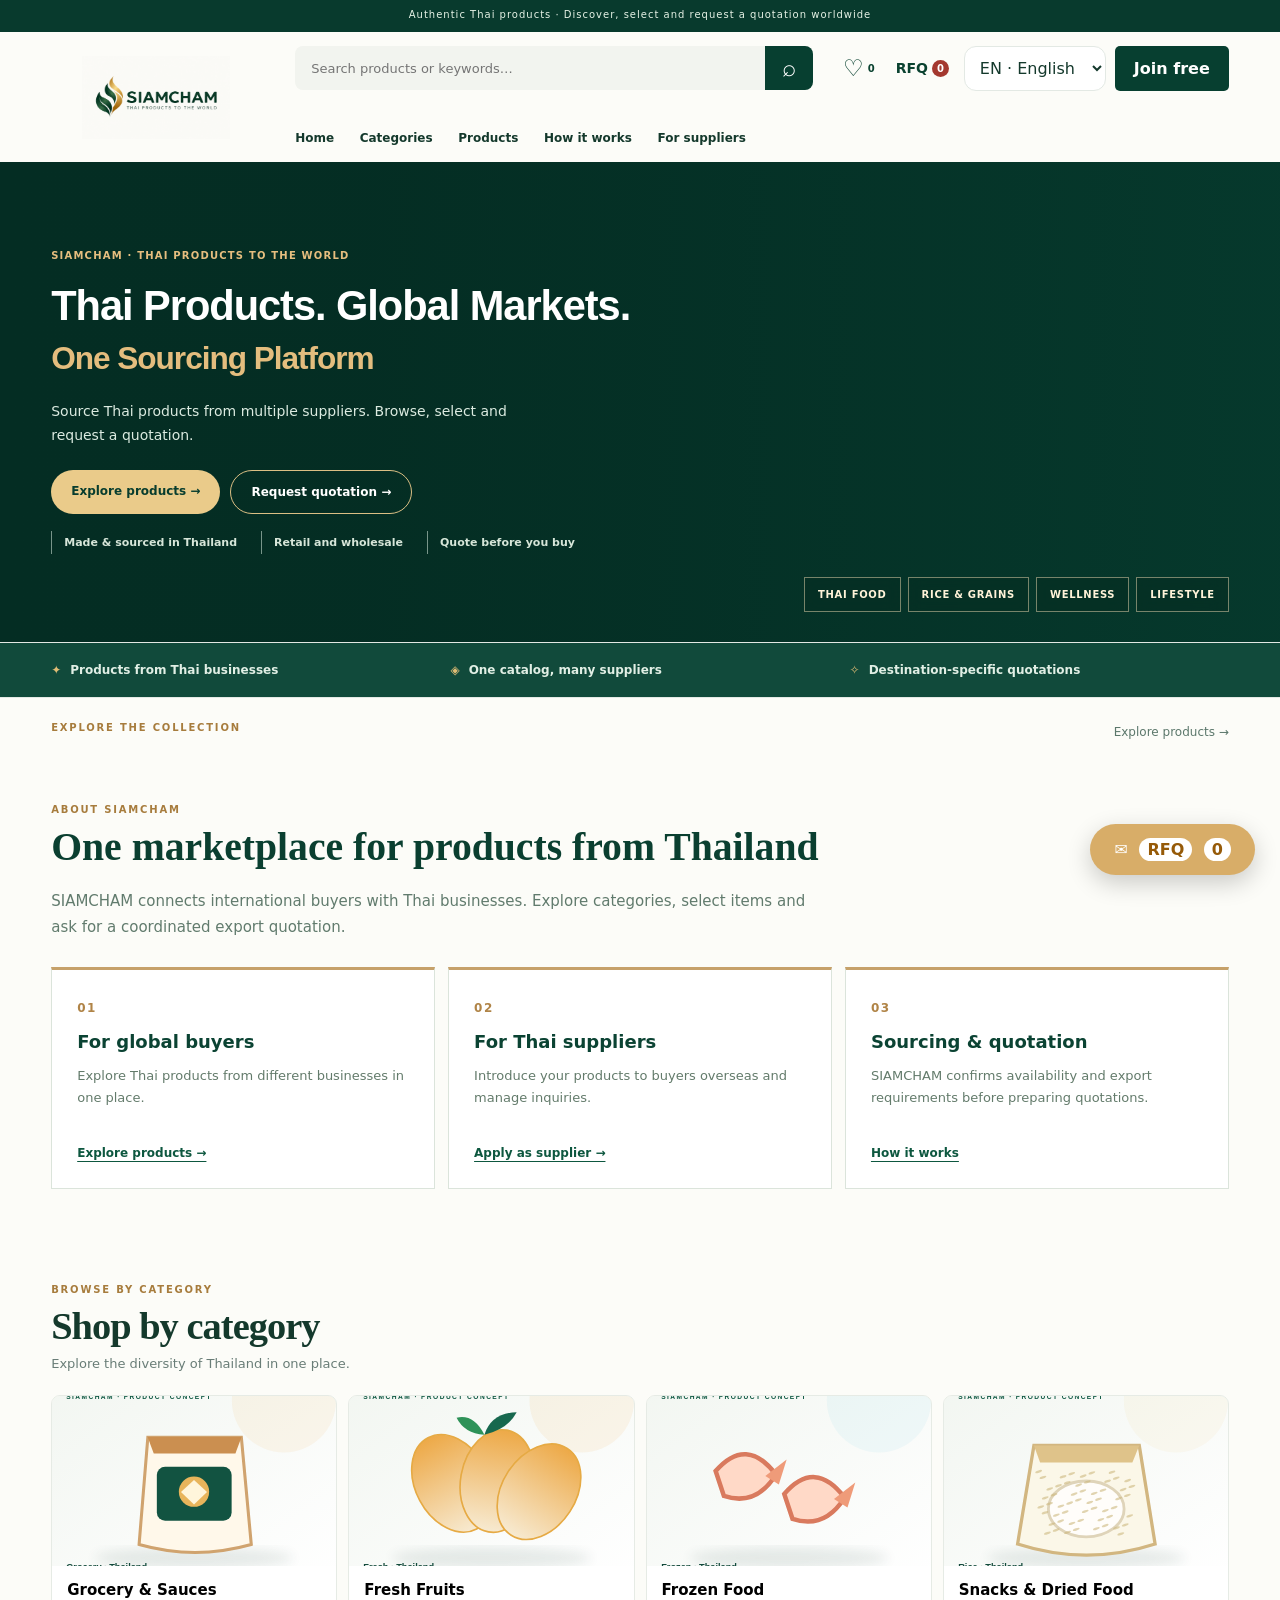
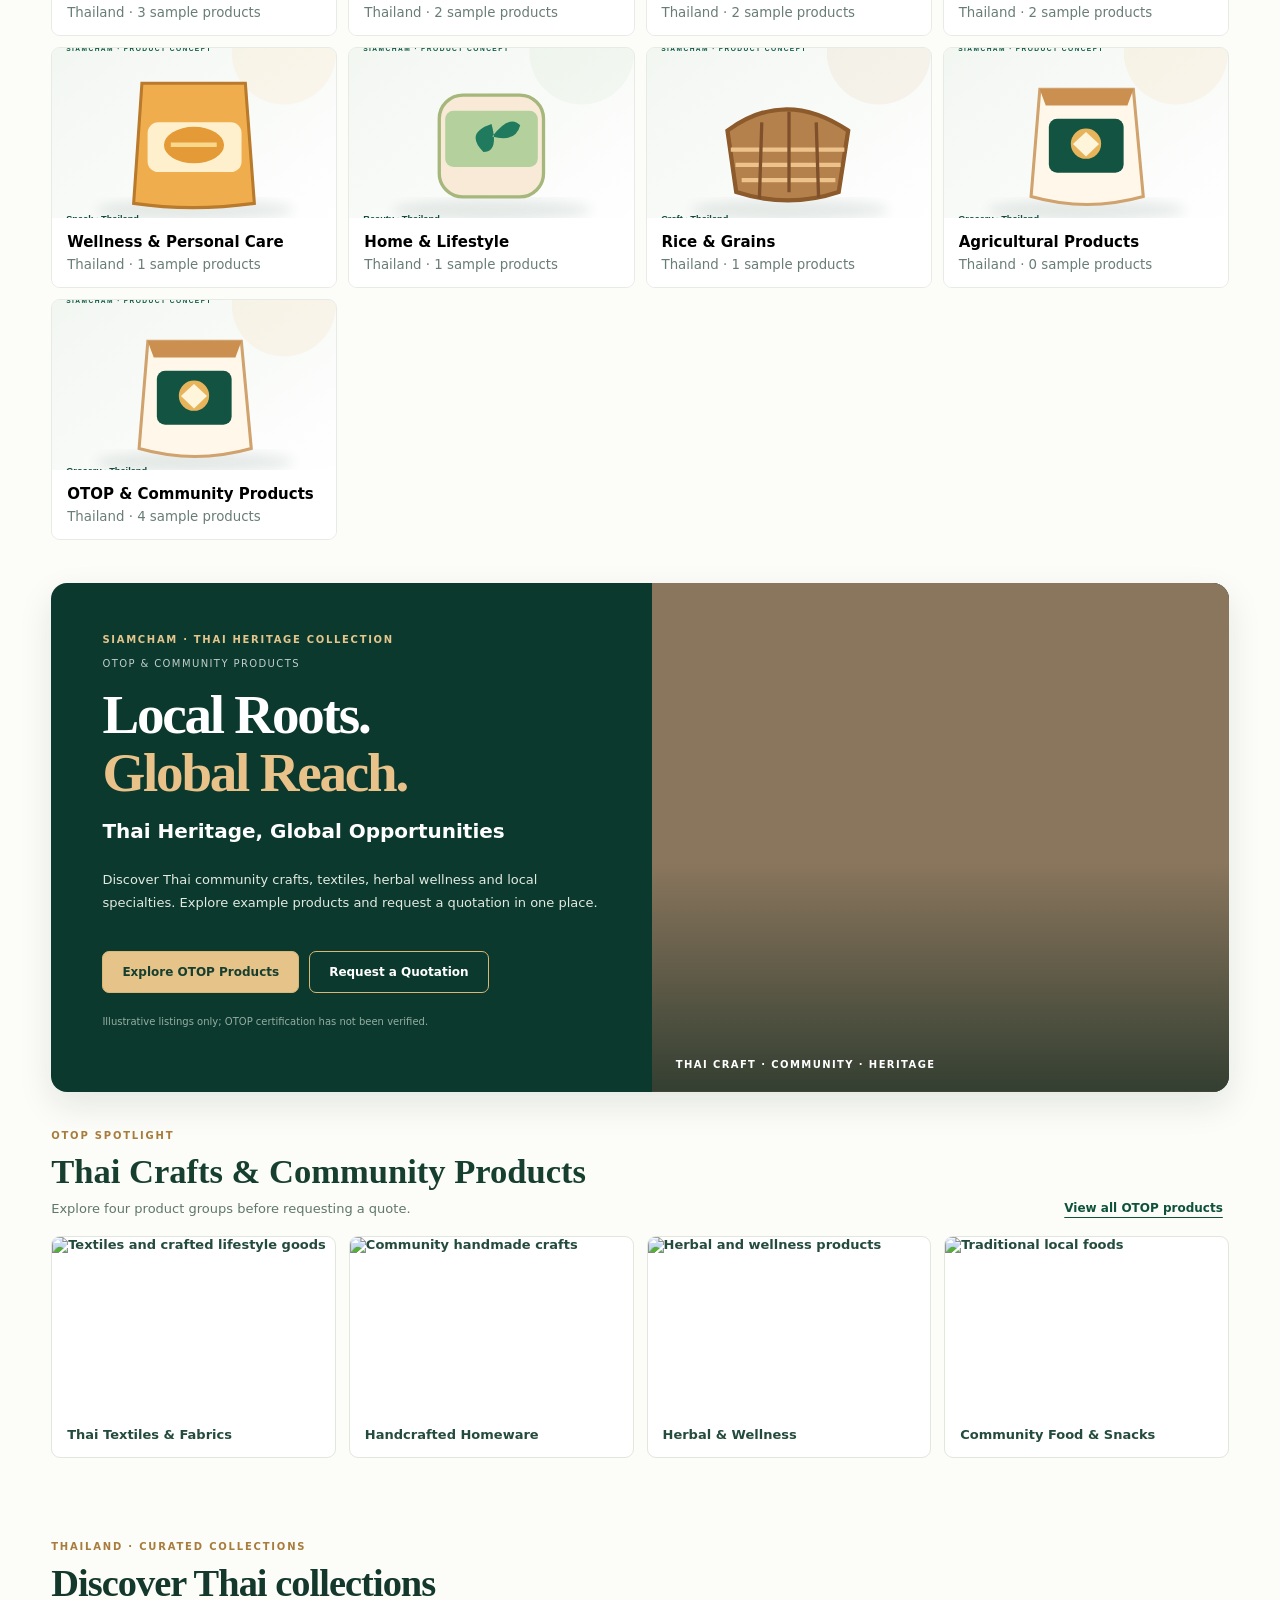
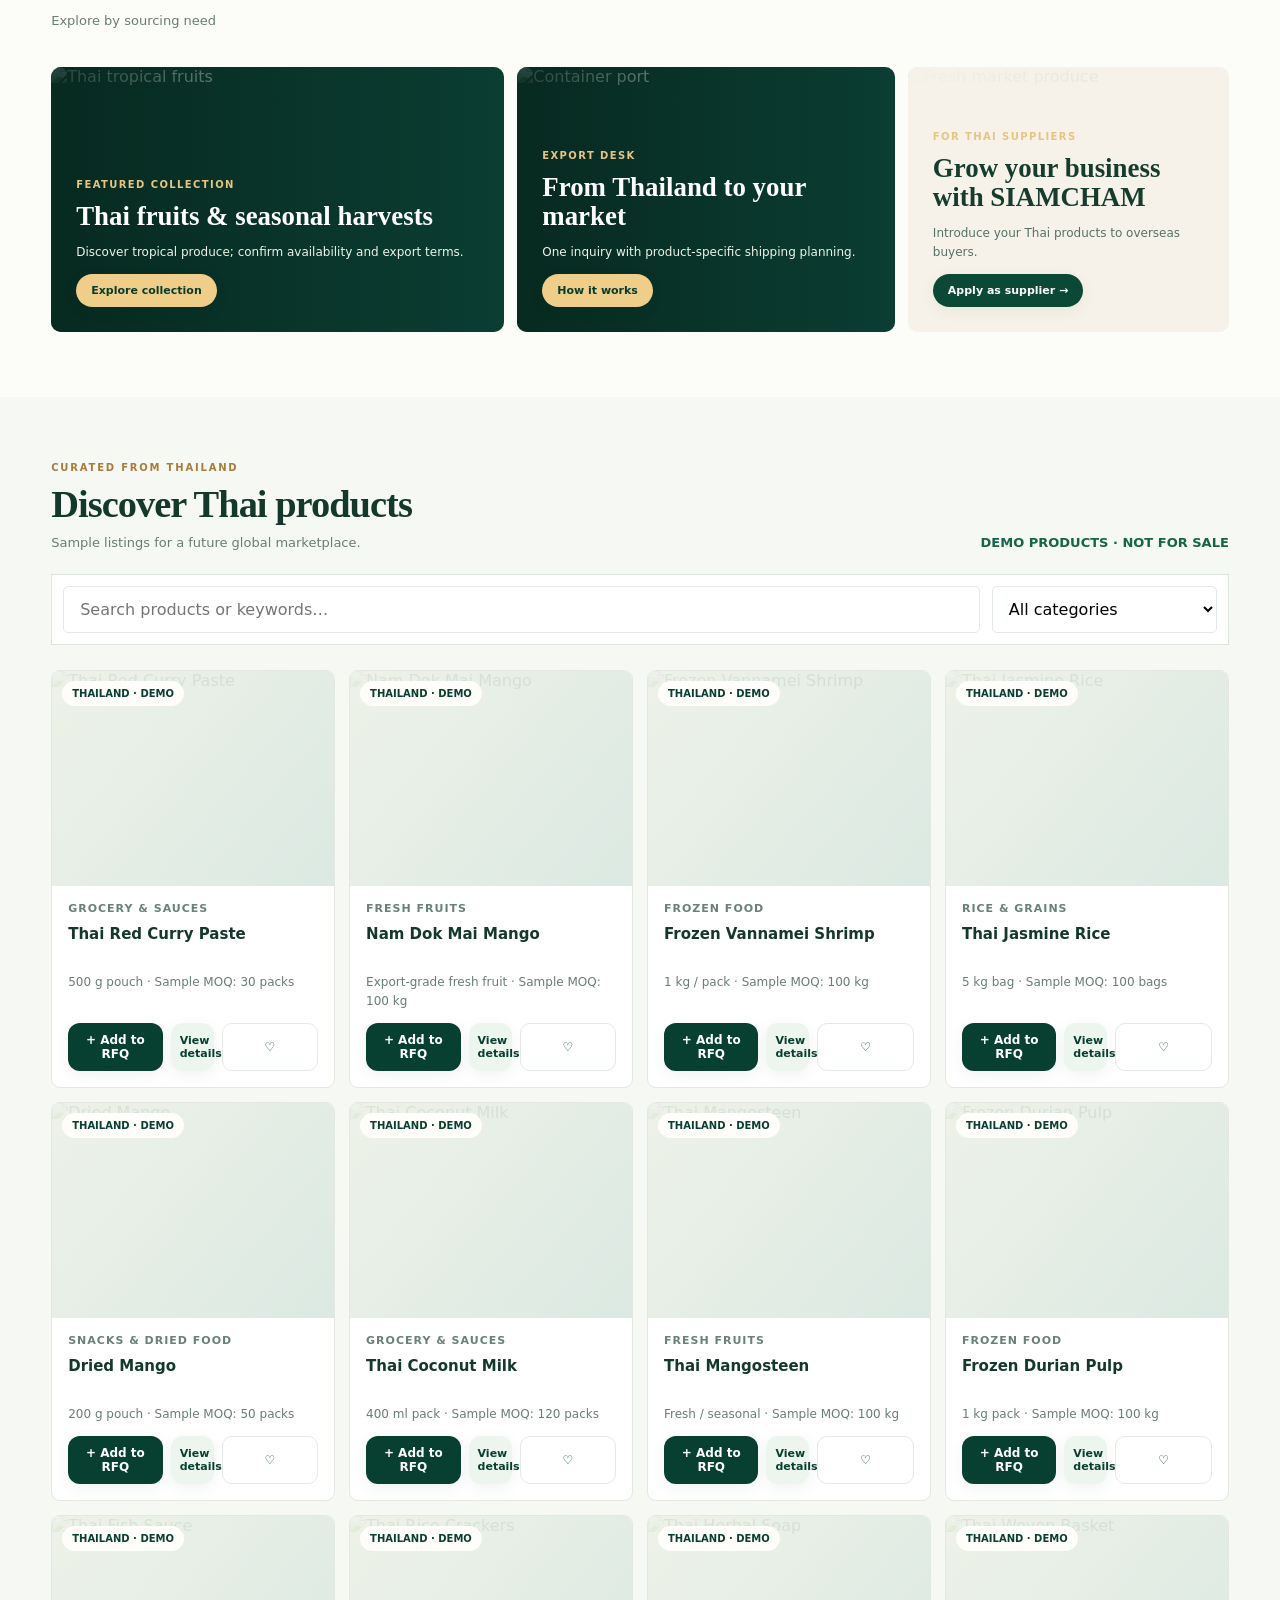
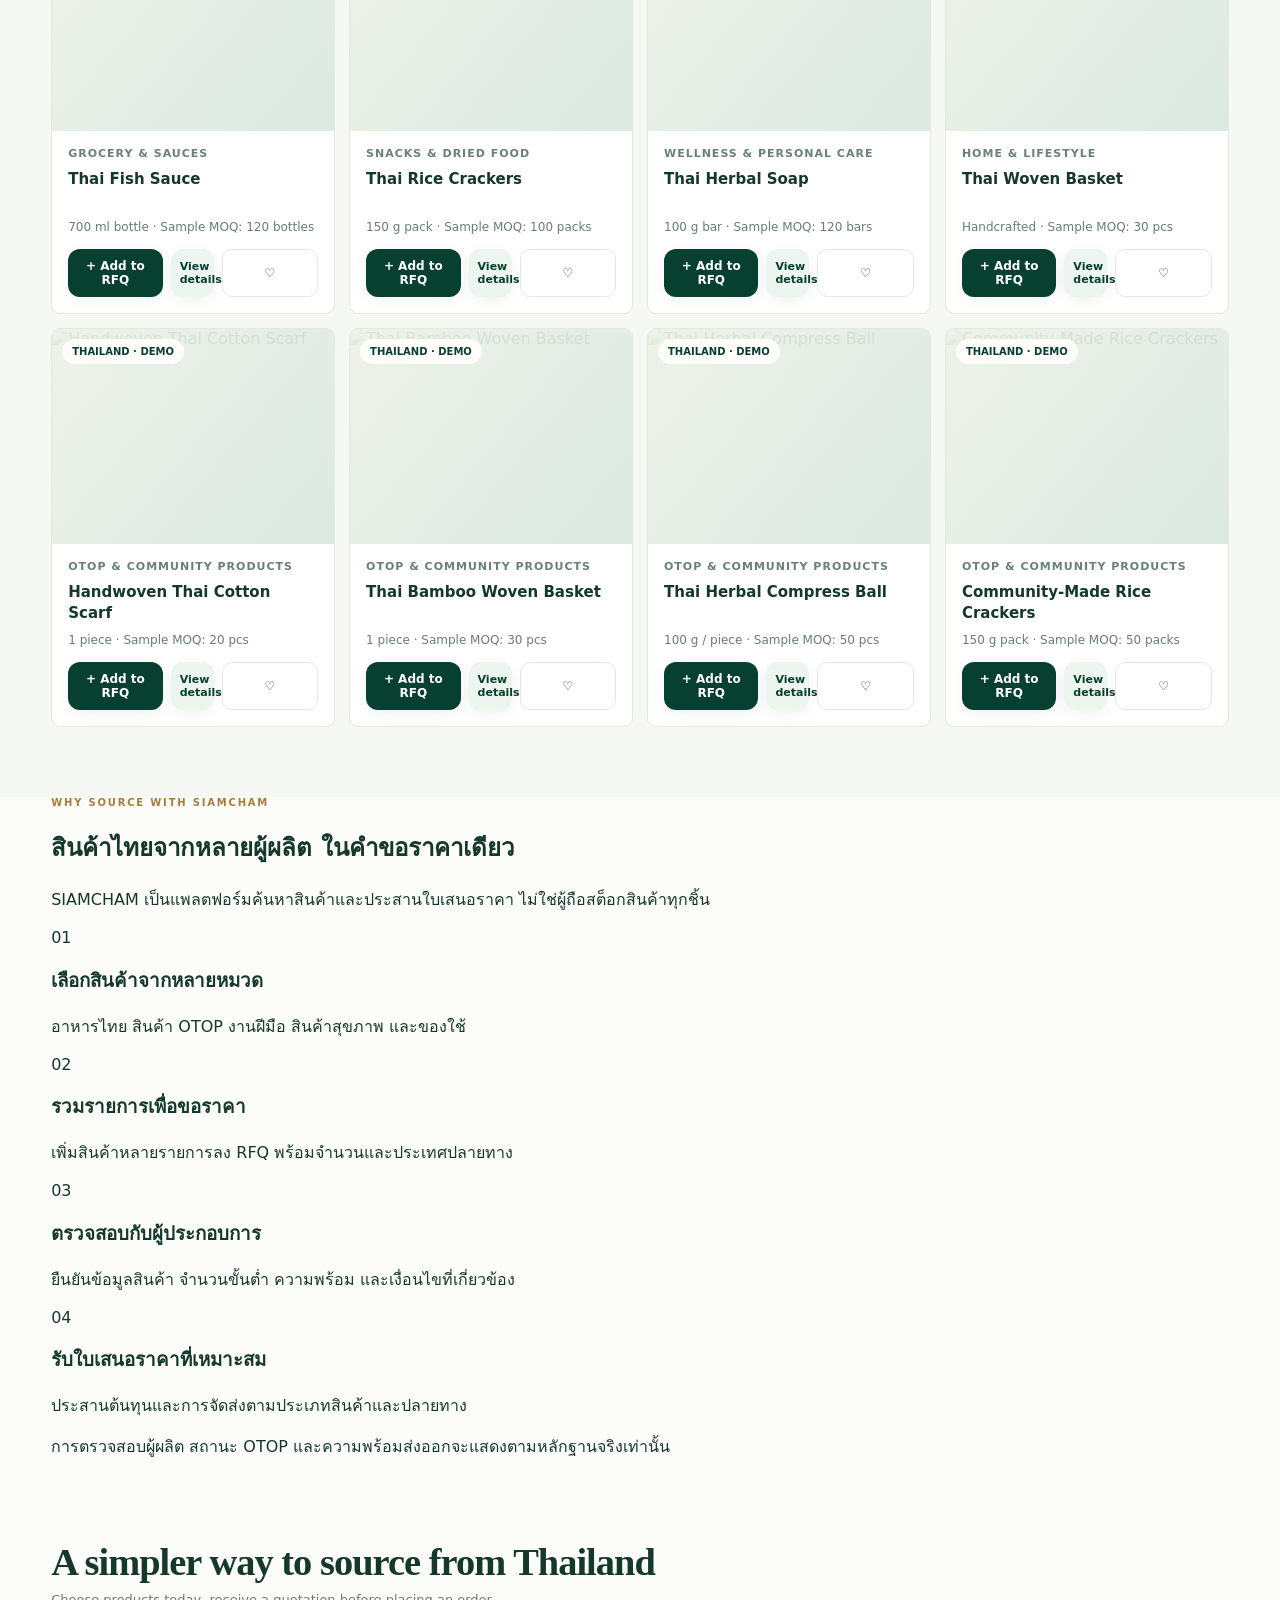
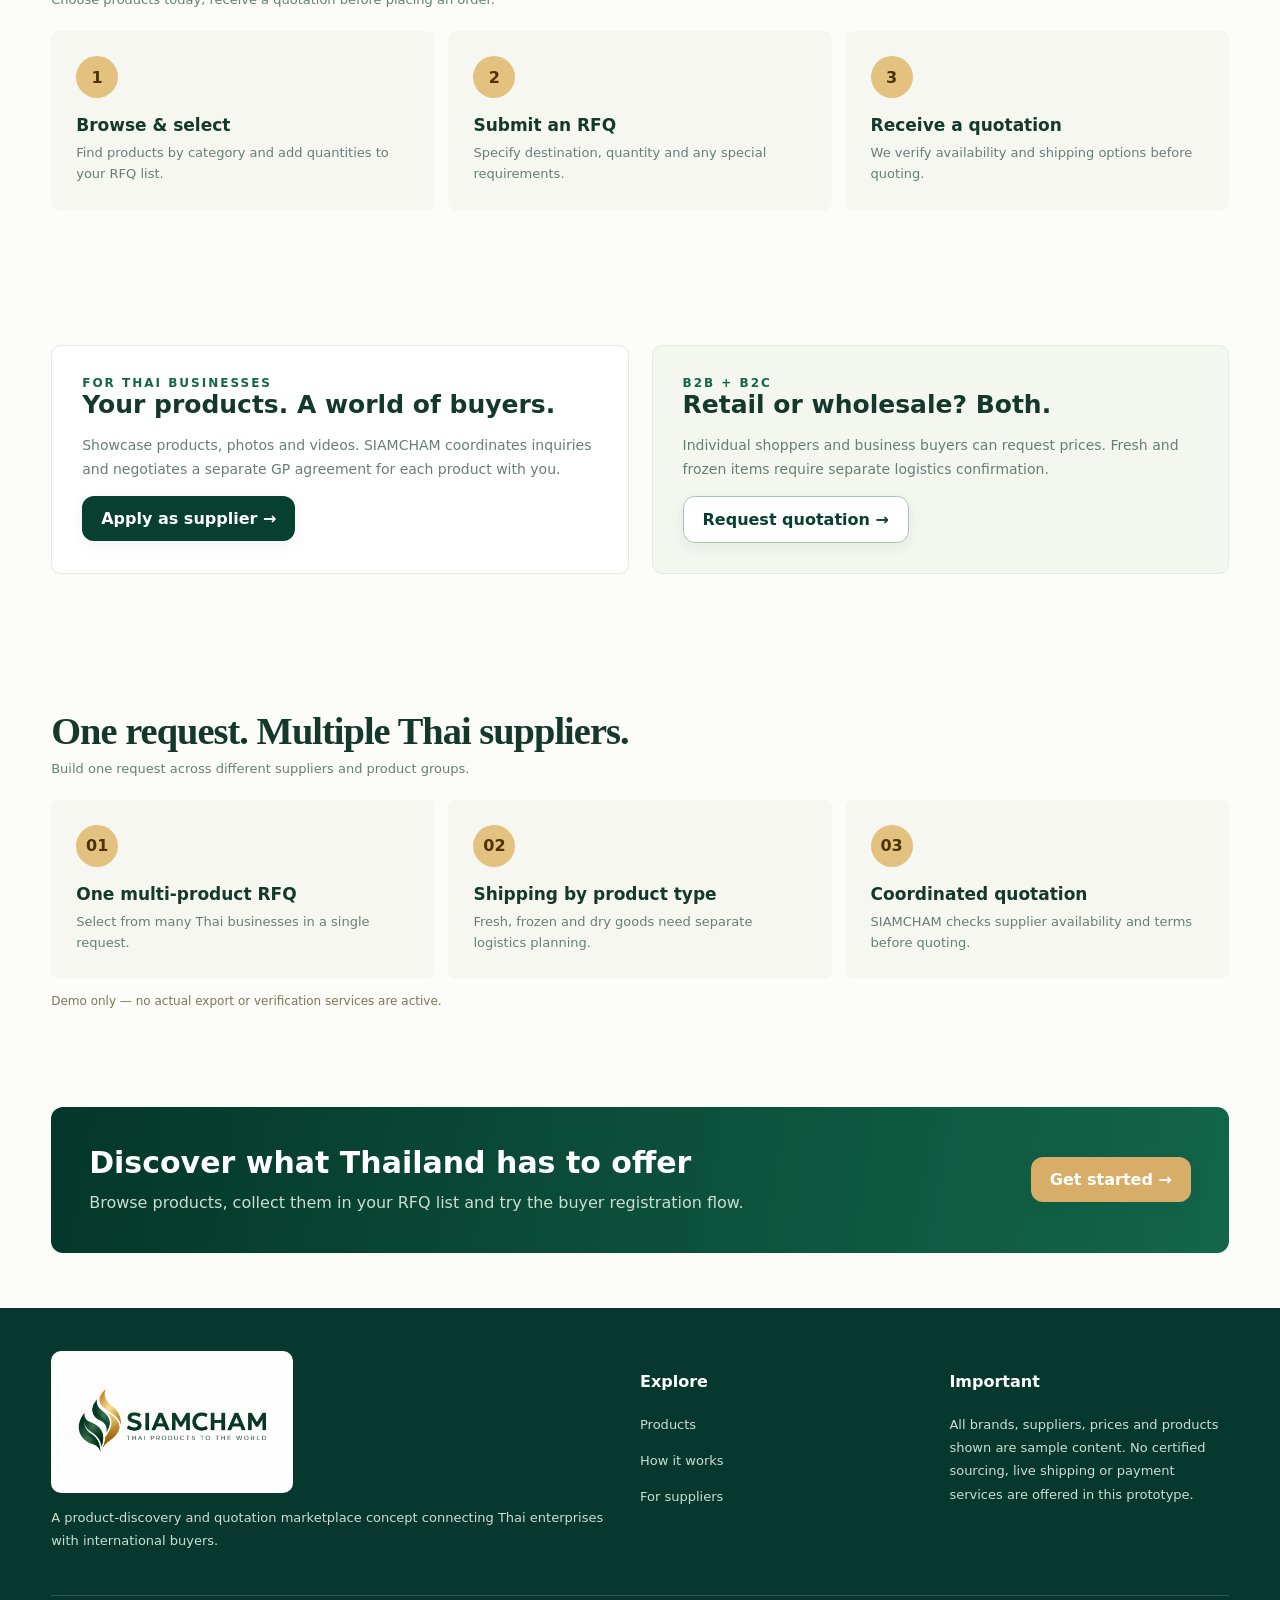
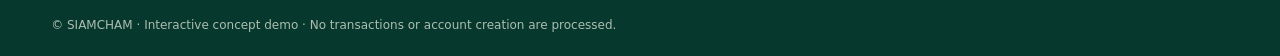
==== commit bbd31df0: "Fix product card action structure and add marketplace sourcing explainer" ====
--- a/index.html
+++ b/index.html
@@ -47,6 +47,7 @@
 <section class="section wrap" id="discover"><div class="sec-head"><div><span class="section-overline">THAILAND · CURATED COLLECTIONS</span><h2 data-i="discoverTitle">Discover Thai collections</h2><p data-i="discoverDesc">Explore products grouped around what you want to source.</p></div></div><div class="collection-grid"><button class="collection" onclick="exploreCollection('fresh')"><img src="assets/hero-fruits.svg" alt="Thai tropical fruits"><strong data-i="discoverFresh">Tropical fruit sourcing</strong></button><button class="collection" onclick="exploreCollection('grocery')"><img src="assets/hero-grocery.svg" alt="Thai grocery assortment"><strong data-i="discoverGrocery">Thai cooking essentials</strong></button><button class="collection" onclick="exploreCollection('frozen')"><img src="assets/category-3.svg" alt="Frozen Thai foods"><strong data-i="discoverFrozen">Frozen export products</strong></button></div></section>
 <section class="wrap promotional-trio" aria-label="Explore SIAMCHAM"><article class="promo-card promo-fruit"><img src="https://images.unsplash.com/photo-1553279768-865429fa0078?auto=format&fit=crop&w=1200&q=90" alt="Thai tropical fruits"><div class="promo-copy"><span>FEATURED COLLECTION</span><h2 data-i="promoFruitTitle">Thai fruits & seasonal harvests</h2><p data-i="promoFruitDesc">Discover tropical products and request availability for your destination.</p><button type="button" class="btn" onclick="exploreCollection('fresh')" data-i="promoBrowse">Explore collection</button></div></article><article class="promo-card promo-export"><img src="https://images.unsplash.com/photo-1578575437130-527eed3abbec?auto=format&fit=crop&w=1100&q=90" alt="Container port"><div class="promo-copy"><span>EXPORT DESK</span><h2 data-i="promoExportTitle">From Thailand to your market</h2><p data-i="promoExportDesc">One inquiry with product-specific shipping coordination.</p><a class="btn" href="#how" data-i="promoLearn">How it works</a></div></article><article class="promo-card promo-supplier"><img src="https://images.unsplash.com/photo-1542838132-92c53300491e?auto=format&fit=crop&w=1000&q=90" alt="Fresh market produce"><div class="promo-copy"><span>FOR THAI SUPPLIERS</span><h2 data-i="promoSupplierTitle">Grow your business with SIAMCHAM</h2><p data-i="promoSupplierDesc">Showcase your products to potential overseas buyers.</p><button class="btn" onclick="openModal('register','supplier')" data-i="beSupplier"></button></div></article></section>
 <section id="products" class="section catalog" aria-labelledby="productsHeading"><div class="wrap"><div class="sec-head"><div><span class="section-overline">CURATED FROM THAILAND</span><h2 id="productsHeading" data-i="featured"></h2><p data-i="featuredIntro"></p></div><span class="small-link" data-i="demo"></span></div><div class="toolbar"><input id="search" class="search" data-placeholder="search" oninput="renderProducts()"><select id="filter" class="select" onchange="renderProducts()"></select></div><div id="productGrid" class="products"></div></div></section>
+<section class="wrap trust-explainer" id="siamcham-services"><div class="trust-explainer-head"><span class="section-overline">WHY SOURCE WITH SIAMCHAM</span><h2>สินค้าไทยจากหลายผู้ผลิต ในคำขอราคาเดียว</h2><p>SIAMCHAM เป็นแพลตฟอร์มค้นหาสินค้าและประสานใบเสนอราคา ไม่ใช่ผู้ถือสต็อกสินค้าทุกชิ้น</p></div><div class="trust-explainer-grid"><article><span>01</span><h3>เลือกสินค้าจากหลายหมวด</h3><p>อาหารไทย สินค้า OTOP งานฝีมือ สินค้าสุขภาพ และของใช้</p></article><article><span>02</span><h3>รวมรายการเพื่อขอราคา</h3><p>เพิ่มสินค้าหลายรายการลง RFQ พร้อมจำนวนและประเทศปลายทาง</p></article><article><span>03</span><h3>ตรวจสอบกับผู้ประกอบการ</h3><p>ยืนยันข้อมูลสินค้า จำนวนขั้นต่ำ ความพร้อม และเงื่อนไขที่เกี่ยวข้อง</p></article><article><span>04</span><h3>รับใบเสนอราคาที่เหมาะสม</h3><p>ประสานต้นทุนและการจัดส่งตามประเภทสินค้าและปลายทาง</p></article></div><p class="trust-explainer-note">การตรวจสอบผู้ผลิต สถานะ OTOP และความพร้อมส่งออกจะแสดงตามหลักฐานจริงเท่านั้น</p></section>
 <section class="section wrap" id="how"><div class="sec-head"><div><h2 data-i="howTitle"></h2><p data-i="howSub"></p></div></div><div class="steps"><div class="step"><span class="n">1</span><h3 data-i="step1"></h3><p data-i="step1d"></p></div><div class="step"><span class="n">2</span><h3 data-i="step2"></h3><p data-i="step2d"></p></div><div class="step"><span class="n">3</span><h3 data-i="step3"></h3><p data-i="step3d"></p></div></div></section>
 <section class="section wrap" id="suppliers"><div class="two-col"><div class="panel"><div class="eyebrow" data-i="sellerEyebrow"></div><h3 data-i="sellerTitle"></h3><p data-i="sellerDesc"></p><button class="btn" onclick="openModal('register','supplier')" data-i="beSupplier"></button></div><div class="panel" style="background:#f4f6f0"><div class="eyebrow">B2B + B2C</div><h3 data-i="buyerTitle"></h3><p data-i="buyerDesc"></p><button class="btn outline" onclick="openModal('cart')" data-i="request"></button></div></div></section>
 <section class="section wrap" id="why-siamcham"><div class="sec-head"><div><h2 data-i="distinctTitle">One request, more possibilities</h2><p data-i="distinctIntro">Choose products across categories and get a coordinated quote.</p></div></div><div class="steps"><div class="step"><span class="n">01</span><h3 data-i="distinctOne">One multi-product RFQ</h3><p data-i="distinctOneDesc">Send one request covering products from multiple Thai businesses.</p></div><div class="step"><span class="n">02</span><h3 data-i="distinctTwo">Shipping by product type</h3><p data-i="distinctTwoDesc">Fresh, frozen and dry goods need different logistics arrangements.</p></div><div class="step"><span class="n">03</span><h3 data-i="distinctThree">Quote coordinated by SIAMCHAM</h3><p data-i="distinctThreeDesc">Our team confirms availability, terms and suppliers before quoting.</p></div></div><p class="disclaimer" data-i="distinctNotice">Concept demo — no supplier verification, customs clearance or delivery service is active.</p></section>
@@ -101,7 +102,7 @@
 function renderFilters(){let el=document.querySelector('#filter'),v=el.value||'all';el.innerHTML=`<option value="all">${t('all')}</option>`+cats.map(c=>`<option value="${c.id}">${name(c)}</option>`).join('');el.value=v}
 function filterCat(id){document.querySelector('#filter').value=id;renderProducts();document.querySelector('#products').scrollIntoView({behavior:'smooth'})}
 function syncSearch(value){document.querySelector('#search').value=value;renderProducts()}function selectOtopProducts(){const filter=document.querySelector('#filter');if(filter){filter.value='otop';renderProducts()}document.querySelector('#products')?.scrollIntoView({behavior:'smooth',block:'start'})}
-function renderProducts(savedOnly=false){const q=document.querySelector('#search').value.trim().toLowerCase(),f=document.querySelector('#filter').value||'all';let pp=products.filter(p=>(!savedOnly||savedIds.includes(p.id))&&(f==='all'||p.cat===f)&&(!q||[p.en,p.th,p.zh,p.ja,p.ms,p.ar,p.desc].join(' ').toLowerCase().includes(q)));document.querySelector('#productGrid').innerHTML=pp.length?pp.map(p=>`<article class="product"><div class="photo"><img loading="lazy" src="${img(p.img)}" alt="${name(p)}" onerror="this.style.opacity='.08'"><span class="flag">THAILAND · DEMO</span></div><div class="product-body"><span class="meta">${name(cats.find(c=>c.id===p.cat))}</span><h3>${name(p)}</h3><p>${p.desc} · ${t('moq')}: ${p.moq}</p><div class="foot"><button class="saved-button" aria-pressed="${savedIds.includes(p.id)}" aria-label="${t('saveLater')}" onclick="toggleSaved(${p.id})">${savedIds.includes(p.id)?'♥':'♡'}</button><button class="btn" onclick="addCart(${p.id})">${t('addRFQ')}</button><button class="btn light details" onclick="productDetail(${p.id})">${detailsLang().more}</button></div></div></article>`).join(''):`<div class="empty">${t('cartEmpty')}</div>`}
+function renderProducts(savedOnly=false){const q=document.querySelector('#search').value.trim().toLowerCase(),f=document.querySelector('#filter').value||'all';let pp=products.filter(p=>(!savedOnly||savedIds.includes(p.id))&&(f==='all'||p.cat===f)&&(!q||[p.en,p.th,p.zh,p.ja,p.ms,p.ar,p.desc].join(' ').toLowerCase().includes(q)));document.querySelector('#productGrid').innerHTML=pp.length?pp.map(p=>`<article class="product"><div class="photo"><img loading="lazy" src="${img(p.img)}" alt="${name(p)}" onerror="this.style.opacity='.08'"><span class="flag">THAILAND · DEMO</span></div><div class="product-body"><span class="meta">${name(cats.find(c=>c.id===p.cat))}</span><h3>${name(p)}</h3><p>${p.desc} · ${t('moq')}: ${p.moq}</p><div class="foot product-actions"><button class="btn action-rfq" onclick="addCart(${p.id})">${t('addRFQ')}</button><button class="btn light details action-detail" onclick="productDetail(${p.id})">${detailsLang().more}</button><button class="saved-button action-save" aria-pressed="${savedIds.includes(p.id)}" aria-label="${t('saveLater')}" onclick="toggleSaved(${p.id})">${savedIds.includes(p.id)?'♥':'♡'}</button></div></div></article>`).join(''):`<div class="empty">${t('cartEmpty')}</div>`}
 function saveCart(){try{localStorage.setItem('siamcham_demo_rfq_cart',JSON.stringify(cart))}catch(e){}document.querySelector('#cartCount').textContent=cart.reduce((n,x)=>n+x.qty,0);document.querySelector('#headerCartCount').textContent=cart.reduce((n,x)=>n+x.qty,0)}
 function restoreCart(){try{let c=JSON.parse(localStorage.getItem('siamcham_demo_rfq_cart')||'[]');if(Array.isArray(c))cart=c.filter(x=>products.some(p=>p.id===x.id)&&Number.isSafeInteger(x.qty)&&x.qty>=1&&x.qty<=100000).map(x=>({id:x.id,qty:x.qty}));}catch(e){cart=[]}saveCart()}
 function showSaved(){document.querySelector('#search').value='';document.querySelector('#filter').value='all';renderProducts(true);document.querySelector('#products').scrollIntoView({behavior:'smooth'})}
--- a/assets/siamcham-v3.css
+++ b/assets/siamcham-v3.css
@@ -114,3 +114,16 @@
 
 /* Product detail multi-photo gallery */
 .product-gallery{min-width:0}.gallery-stage{position:relative;overflow:hidden;border-radius:14px;background:#f5f6f2;aspect-ratio:4/3}.gallery-stage>img{display:block;width:100%;height:100%;object-fit:contain}.gallery-controls{position:absolute;bottom:13px;left:50%;transform:translateX(-50%);display:flex;align-items:center;gap:14px;background:#073d31df;padding:5px;border-radius:30px;color:white;font-size:12px;white-space:nowrap}.gallery-controls button{border:0;border-radius:50%;width:32px;height:32px;cursor:pointer;background:#ffffffee;color:#0b4032;font-size:24px;line-height:1}.gallery-controls button:disabled{opacity:.4;cursor:default}.gallery-thumbnails{display:grid;grid-template-columns:repeat(5,minmax(0,1fr));gap:8px;margin-top:10px}.gallery-thumb{padding:0;border:2px solid transparent;border-radius:8px;background:#f3f5f0;overflow:hidden;aspect-ratio:1;cursor:pointer}.gallery-thumb.active{border-color:#b99153}.gallery-thumb img{display:block;width:100%;height:100%;object-fit:cover}.gallery-help{font-size:11px;color:#829188;margin-top:9px;line-height:1.5}.detailgrid>.product-gallery{align-self:start}@media(max-width:560px){.gallery-thumbnails{grid-template-columns:repeat(4,minmax(0,1fr))}}
+
+/* Hero typography: remove overlap and enforce readable two-line maximum */
+.photo-hero .hero-inner{min-height:480px;padding-top:50px;padding-bottom:50px}
+.photo-hero .hero-inner>div:first-child{width:min(590px,52%);max-width:590px;min-width:0;padding:0}
+.photo-hero h1{font-family:Arial,'Noto Sans Thai',sans-serif;font-weight:800;font-size:clamp(34px,3.25vw,54px);line-height:1.22;letter-spacing:-.025em;max-width:590px;margin:20px 0 20px;overflow-wrap:normal}
+.photo-hero h1 span{display:block;line-height:inherit;letter-spacing:inherit}
+.photo-hero h1 span:last-child{font-size:.76em;line-height:1.28;color:#e4bd7e;margin-top:6px}
+.photo-hero .eyebrow{font-size:10px;letter-spacing:.12em}
+.photo-hero p{font-size:14px;line-height:1.75;max-width:510px;margin:0 0 20px}
+.photo-hero .hero-actions{margin:22px 0 15px}
+.photo-hero .pills{margin-top:17px}
+@media(max-width:920px){.photo-hero .hero-inner>div:first-child{width:min(570px,80%)}.photo-hero h1{font-size:clamp(34px,5.8vw,49px)}}
+@media(max-width:560px){.photo-hero .hero-inner{min-height:460px;padding-block:38px 90px}.photo-hero .hero-inner>div:first-child{width:100%}.photo-hero h1{font-size:clamp(30px,8vw,42px);line-height:1.3;margin:17px 0}.photo-hero h1 span:last-child{font-size:.78em}.photo-hero p{font-size:13px}.photo-hero .pills{gap:0}.photo-hero .pill{font-size:9px}}
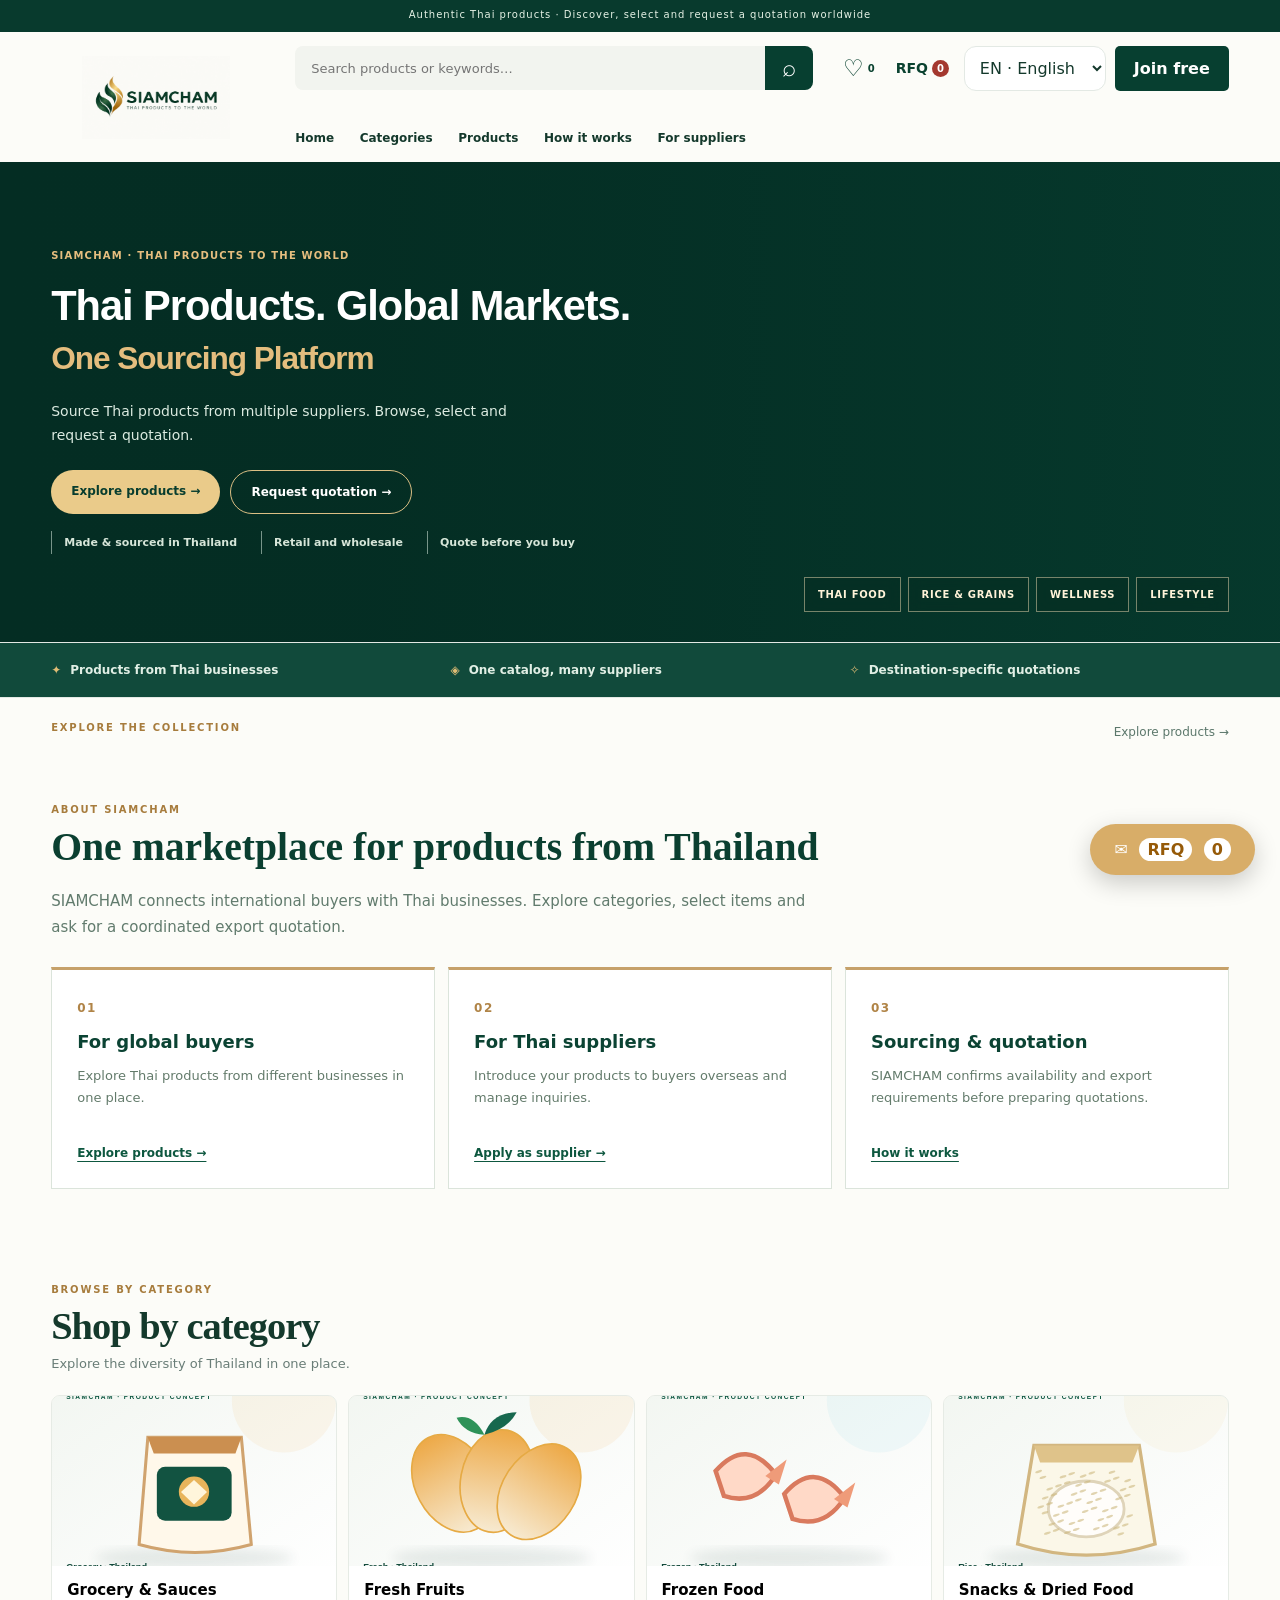
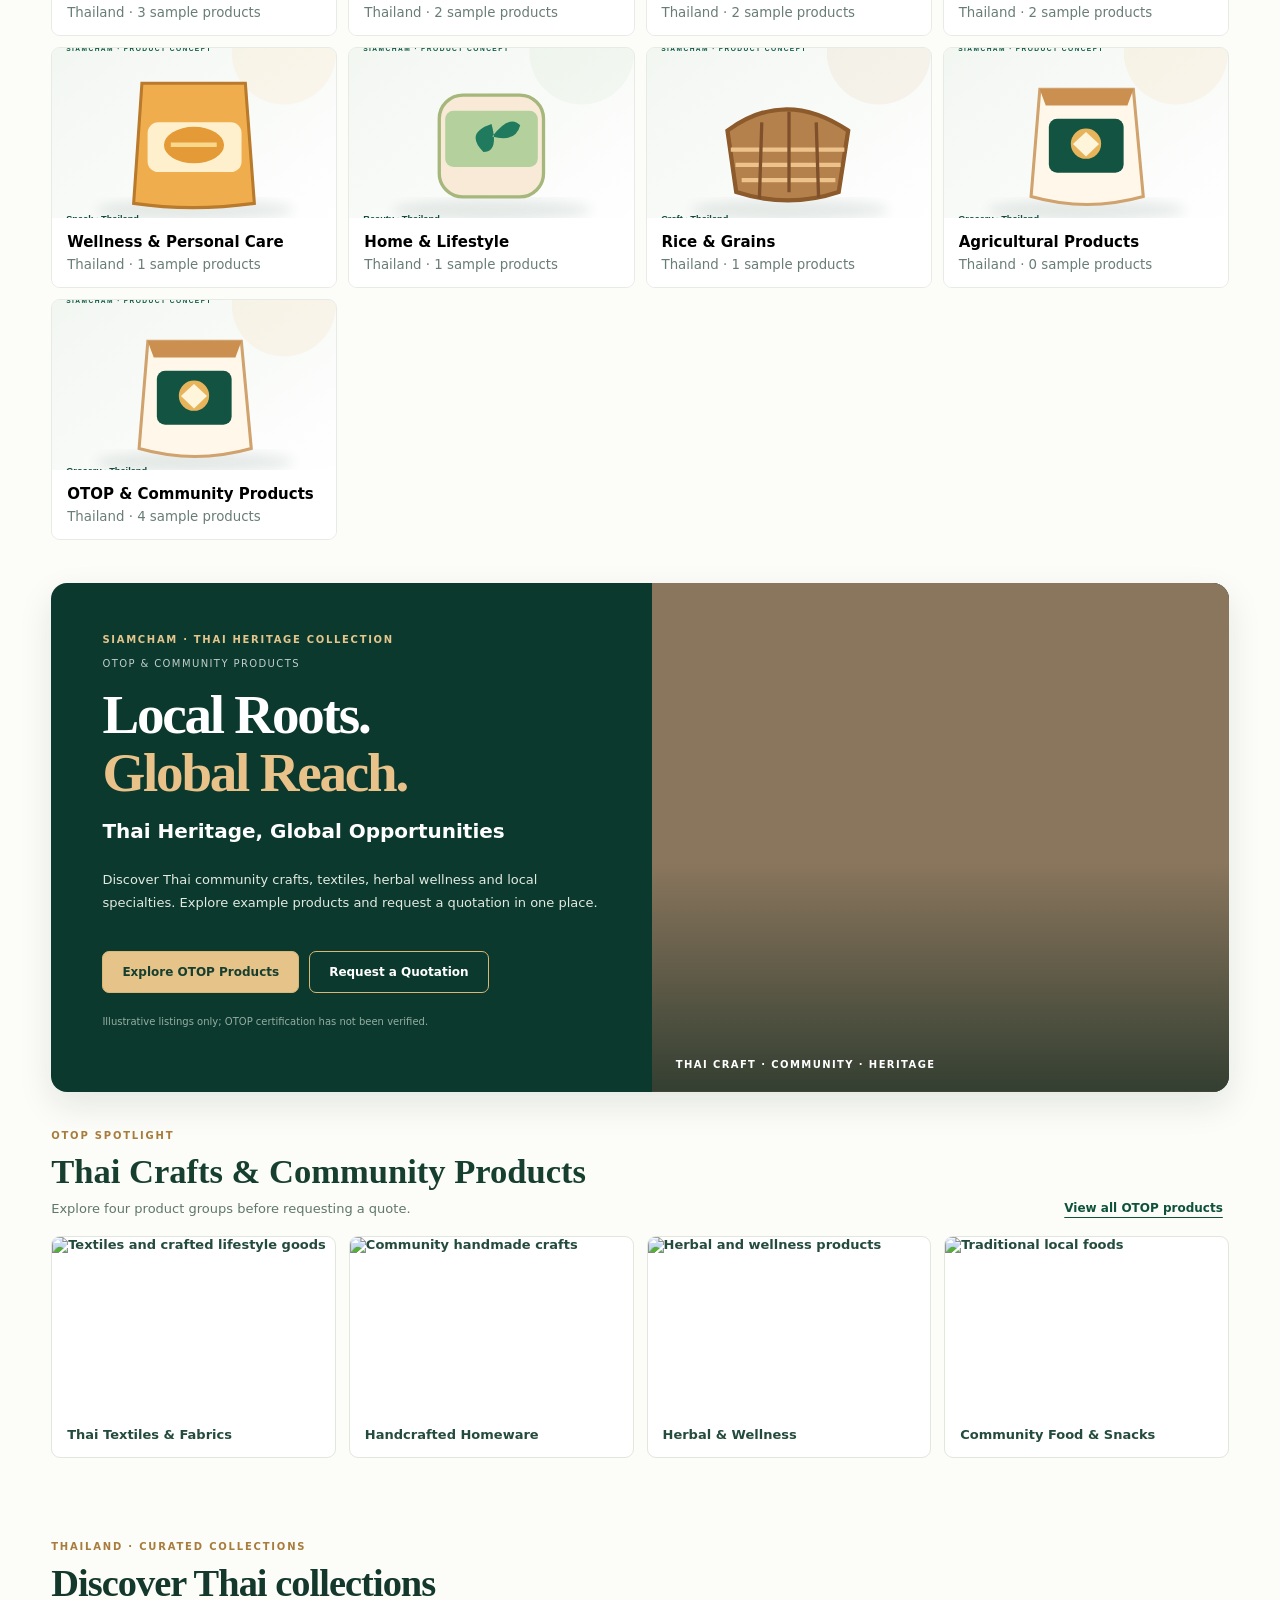
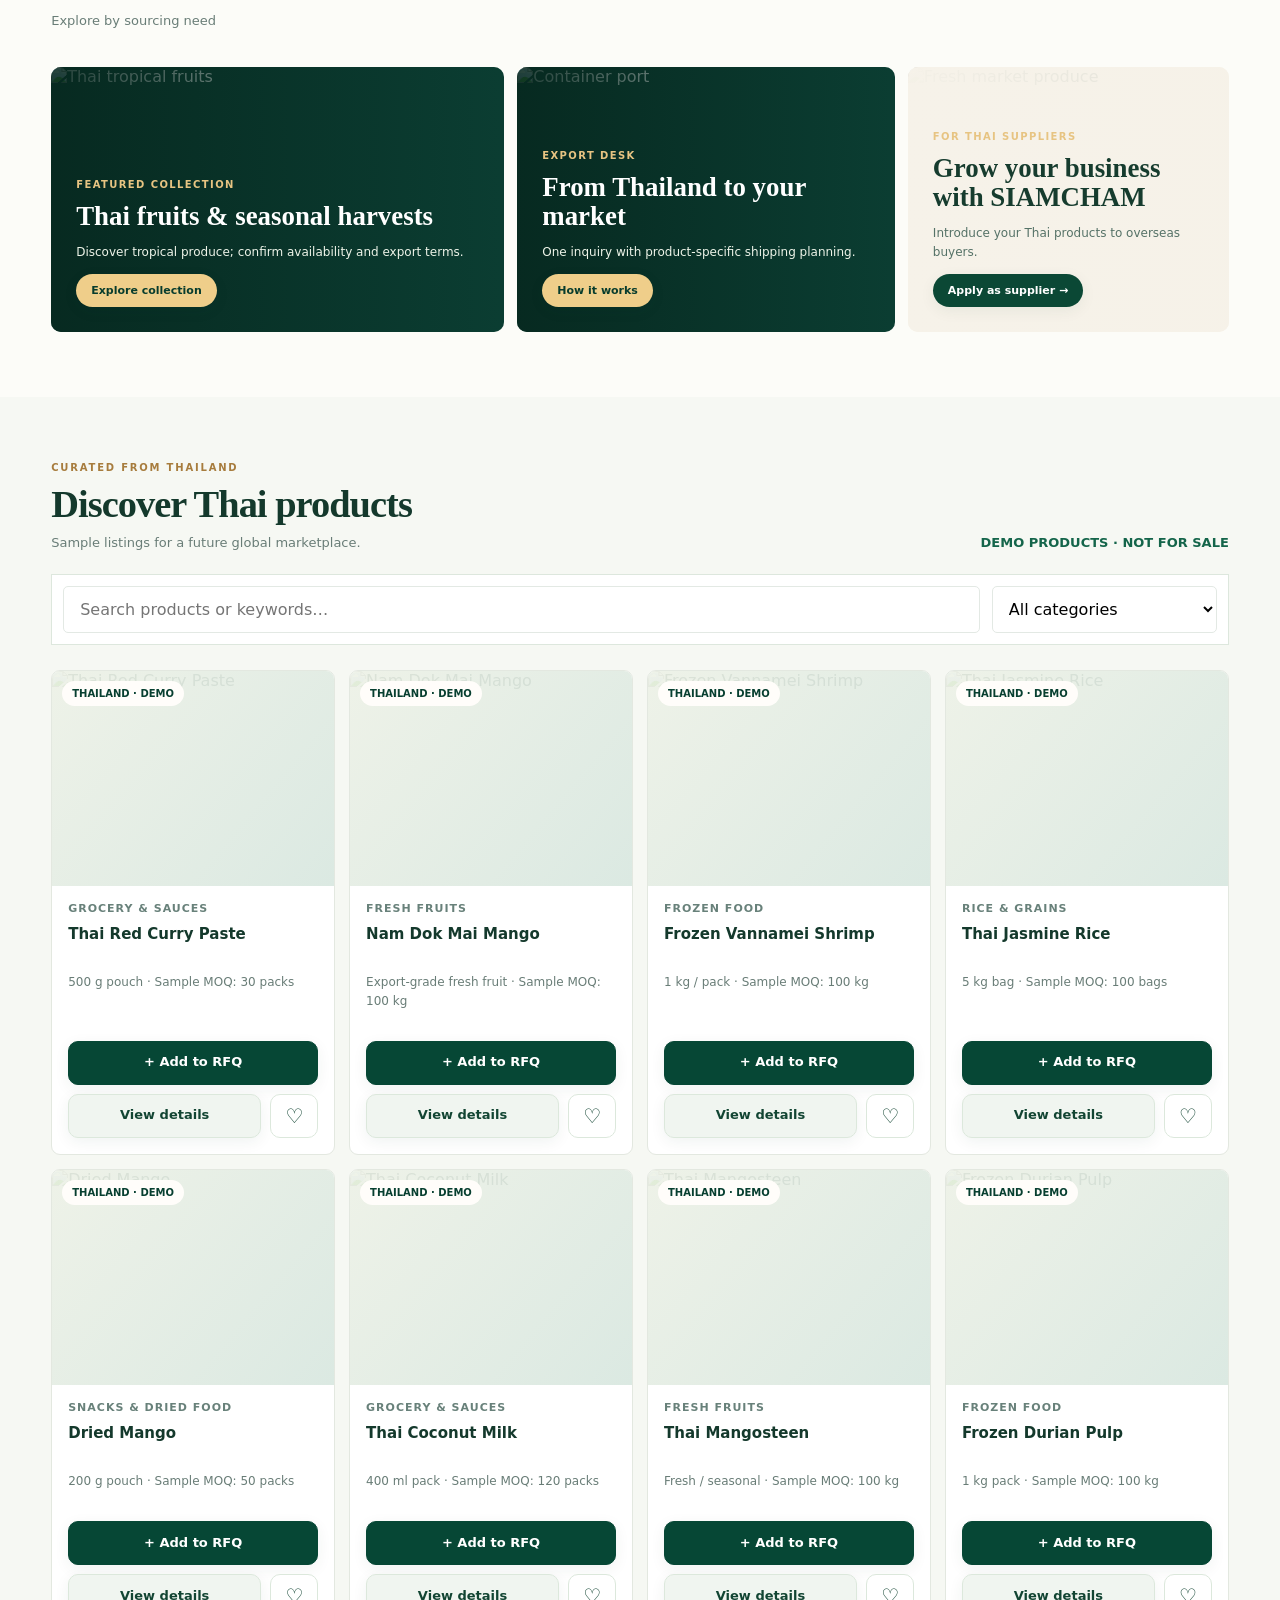
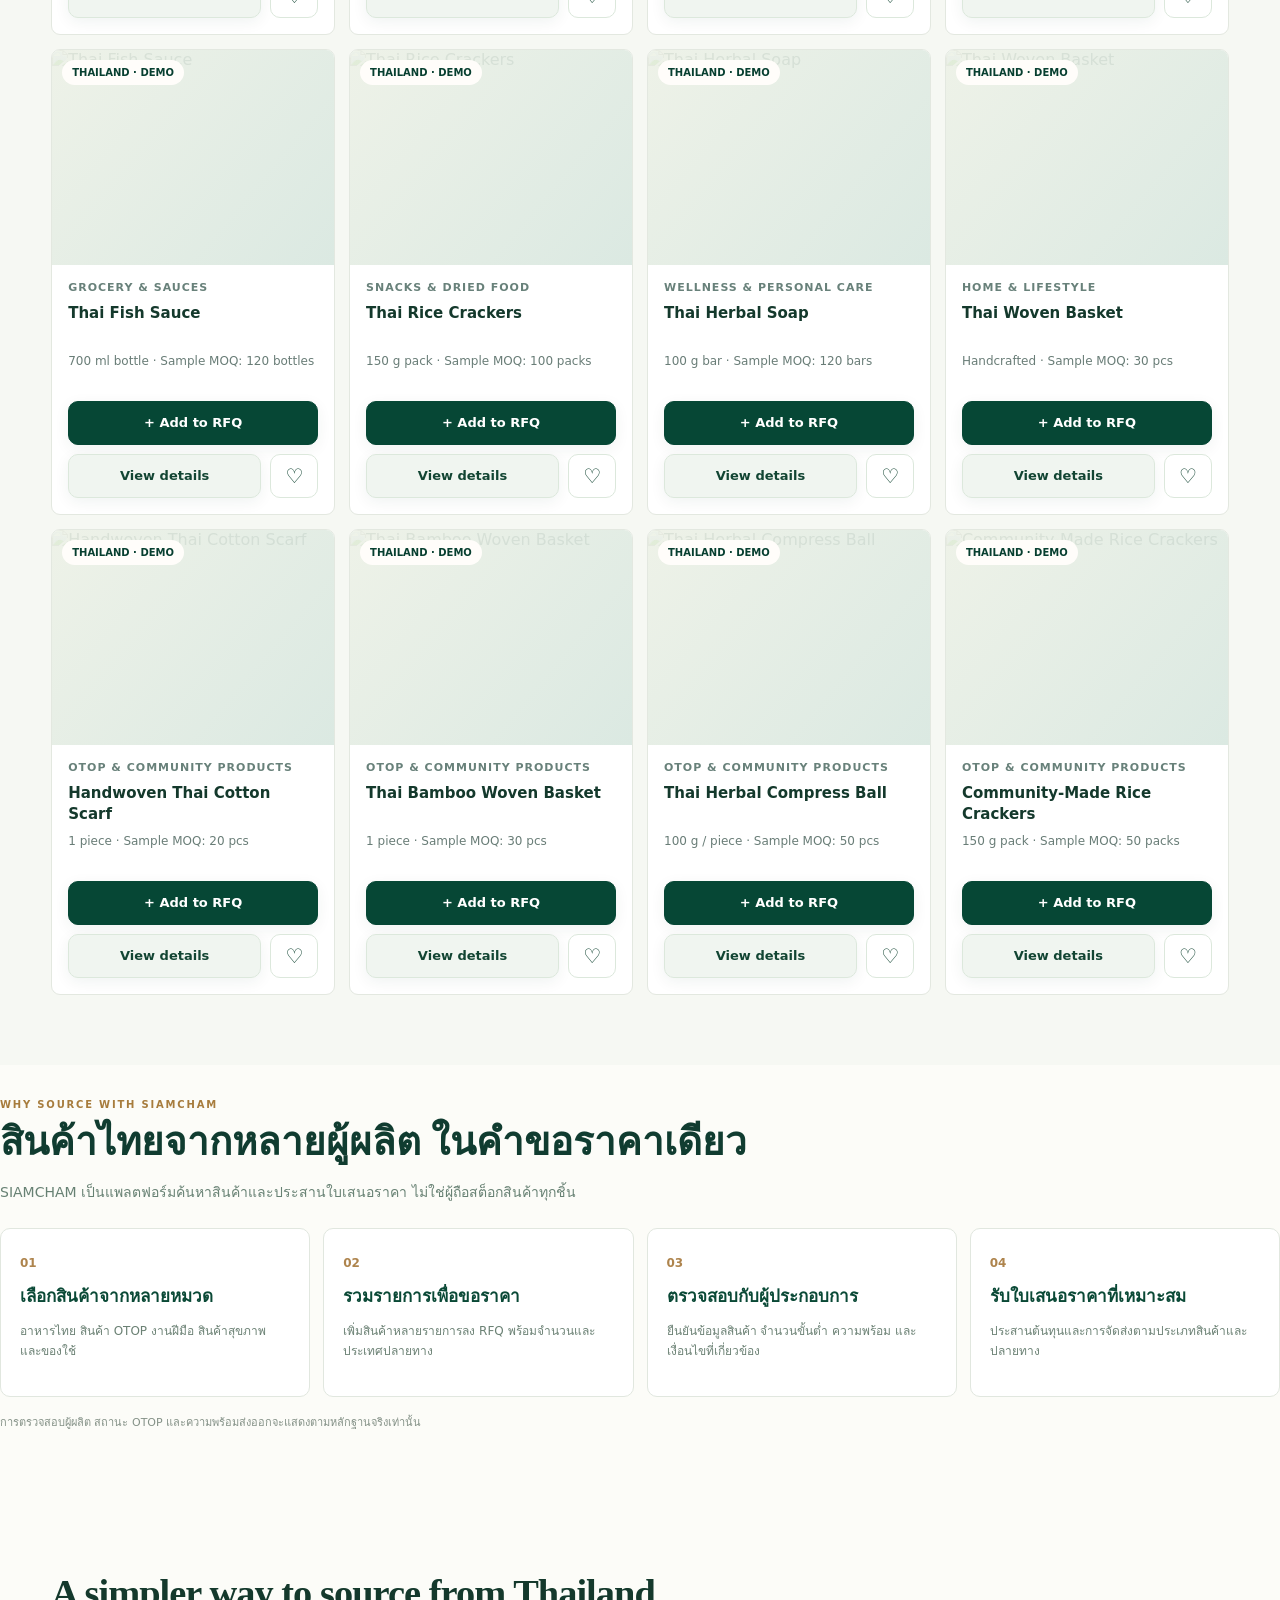
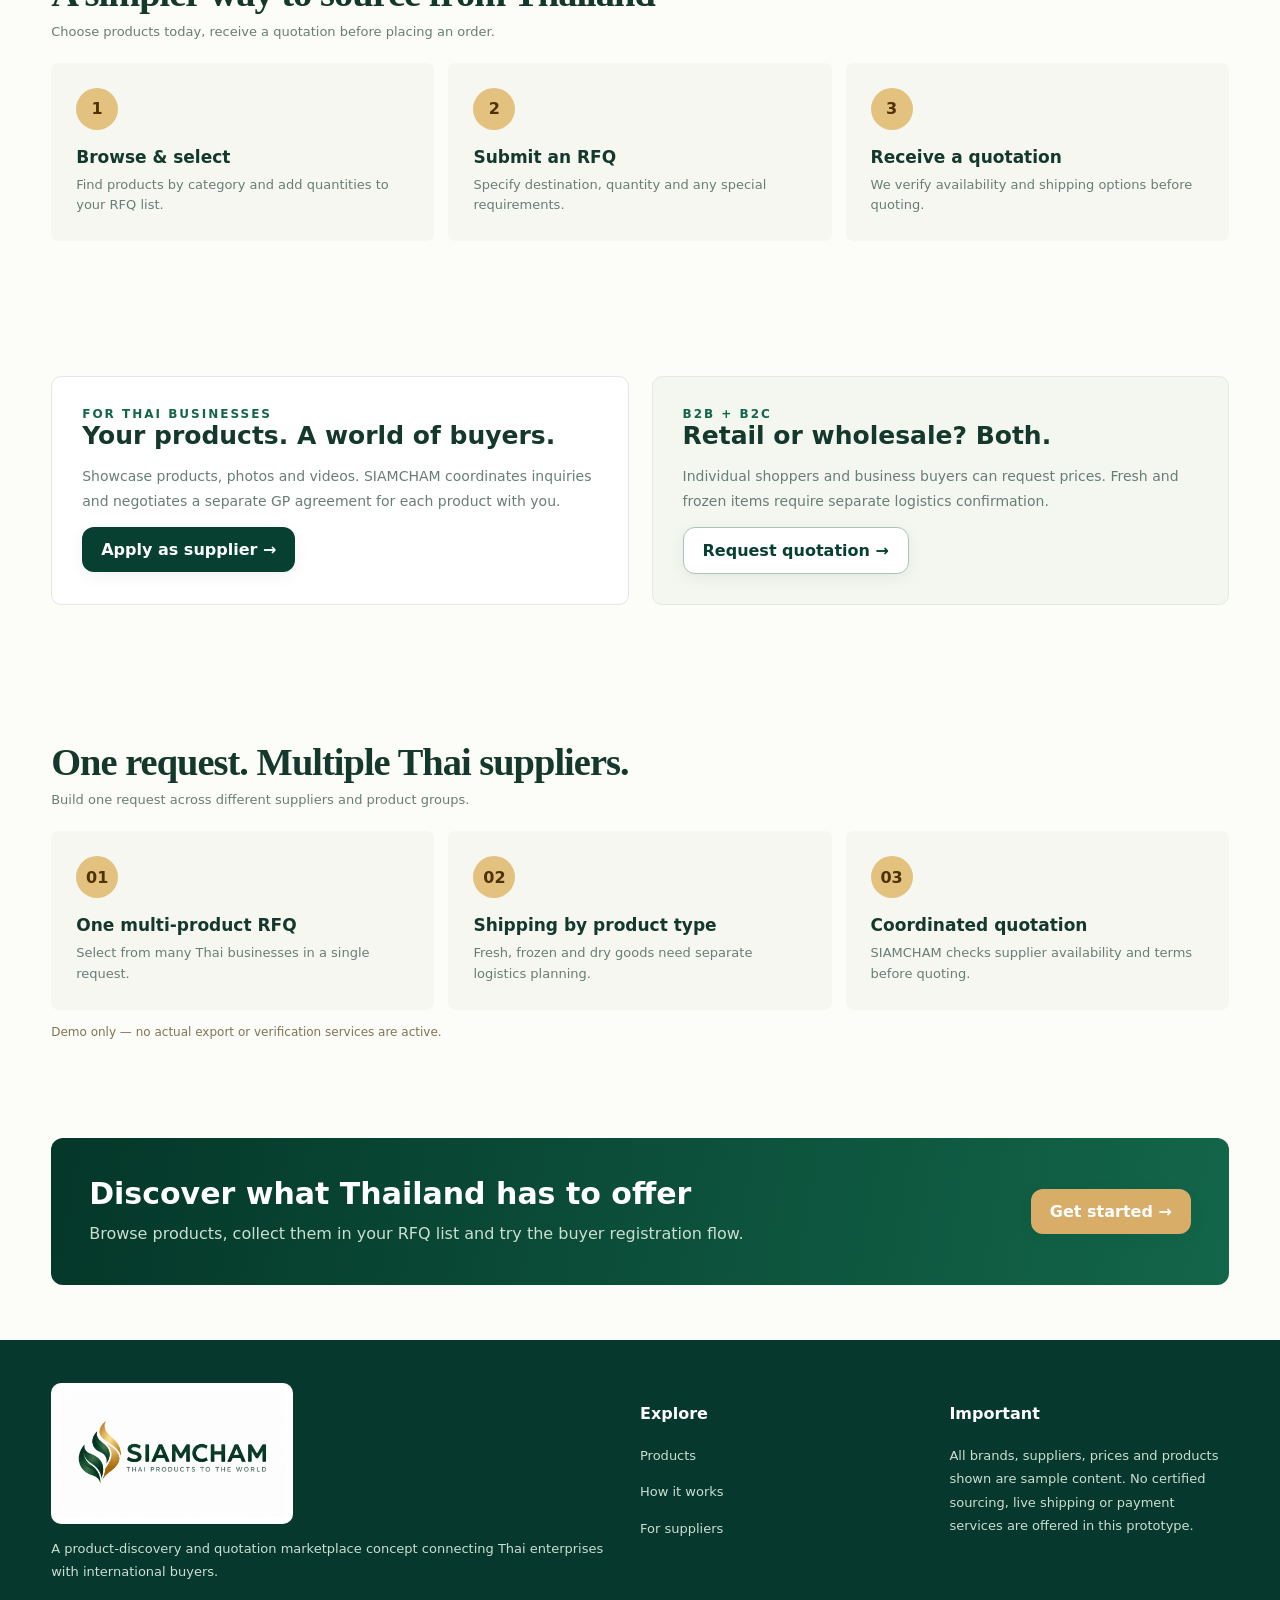
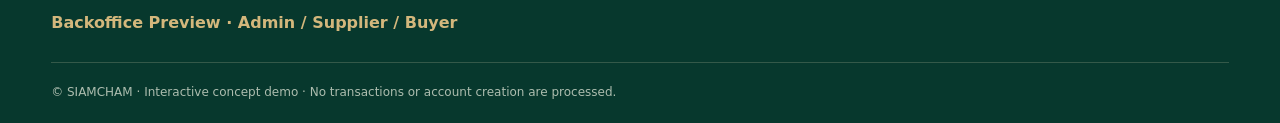
==== commit b871f267: "Add link to role-based backoffice preview" ====
--- a/index.html
+++ b/index.html
@@ -52,7 +52,7 @@
 <section class="section wrap" id="suppliers"><div class="two-col"><div class="panel"><div class="eyebrow" data-i="sellerEyebrow"></div><h3 data-i="sellerTitle"></h3><p data-i="sellerDesc"></p><button class="btn" onclick="openModal('register','supplier')" data-i="beSupplier"></button></div><div class="panel" style="background:#f4f6f0"><div class="eyebrow">B2B + B2C</div><h3 data-i="buyerTitle"></h3><p data-i="buyerDesc"></p><button class="btn outline" onclick="openModal('cart')" data-i="request"></button></div></div></section>
 <section class="section wrap" id="why-siamcham"><div class="sec-head"><div><h2 data-i="distinctTitle">One request, more possibilities</h2><p data-i="distinctIntro">Choose products across categories and get a coordinated quote.</p></div></div><div class="steps"><div class="step"><span class="n">01</span><h3 data-i="distinctOne">One multi-product RFQ</h3><p data-i="distinctOneDesc">Send one request covering products from multiple Thai businesses.</p></div><div class="step"><span class="n">02</span><h3 data-i="distinctTwo">Shipping by product type</h3><p data-i="distinctTwoDesc">Fresh, frozen and dry goods need different logistics arrangements.</p></div><div class="step"><span class="n">03</span><h3 data-i="distinctThree">Quote coordinated by SIAMCHAM</h3><p data-i="distinctThreeDesc">Our team confirms availability, terms and suppliers before quoting.</p></div></div><p class="disclaimer" data-i="distinctNotice">Concept demo — no supplier verification, customs clearance or delivery service is active.</p></section>
 <div class="wrap"><div class="cta"><div><h2 data-i="ctaTitle"></h2><p data-i="ctaDesc"></p></div><button class="btn gold" onclick="openModal('register')" data-i="getStarted"></button></div></div></main>
-<footer class="footer"><div class="wrap"><div class="cols"><div><img class="logo" src="assets/siamcham-logo.png" alt="SIAMCHAM" style="background:white;border-radius:10px;padding:6px"><p data-i="footerDesc"></p></div><div><h4 data-i="links"></h4><p><a href="#products" data-i="products"></a></p><p><a href="#how" data-i="how"></a></p><p><a href="#suppliers" data-i="suppliers"></a></p></div><div><h4 data-i="noticeTitle"></h4><p data-i="notice"></p></div></div><div class="copyright">© SIAMCHAM · Interactive concept demo · No transactions or account creation are processed.</div></div></footer>
+<footer class="footer"><div class="wrap"><div class="cols"><div><img class="logo" src="assets/siamcham-logo.png" alt="SIAMCHAM" style="background:white;border-radius:10px;padding:6px"><p data-i="footerDesc"></p></div><div><h4 data-i="links"></h4><p><a href="#products" data-i="products"></a></p><p><a href="#how" data-i="how"></a></p><p><a href="#suppliers" data-i="suppliers"></a></p></div><div><h4 data-i="noticeTitle"></h4><p data-i="notice"></p></div></div><p><a href="backoffice/index.html" style="color:#d3b77c;font-weight:700">Backoffice Preview · Admin / Supplier / Buyer</a></p><div class="copyright">© SIAMCHAM · Interactive concept demo · No transactions or account creation are processed.</div></div></footer>
 <button class="floatcart" onclick="openModal('cart')">✉ <span data-i="rfq"></span> <span id="cartCount">0</span></button><div class="overlay" id="overlay" role="dialog" aria-modal="true"><div class="modal" id="siteModal"><div class="head"><div><span class="rfq-kicker" id="modalKicker" hidden>SIAMCHAM · EXPORT DESK</span><h2 id="modalTitle"></h2></div><button class="close" onclick="closeModal()" aria-label="Close">×</button></div><div id="modalBody"></div></div></div>
 <script>
 const otopCopy={th:{subtitle:'ภูมิปัญญาไทย สู่สายตาคนทั่วโลก',intro:'ค้นพบงานฝีมือ สิ่งทอ สมุนไพร และผลิตภัณฑ์ชุมชนไทยจากหลากหลายท้องถิ่น เลือกสินค้าและส่งคำขอใบเสนอราคาได้ในที่เดียว',browse:'ดูสินค้า OTOP',quote:'ขอใบเสนอราคา',disclaimer:'รายการสินค้าเป็นตัวอย่าง ยังไม่ใช่การรับรองสถานะ OTOP ของผู้ผลิต',collection:'งานฝีมือและผลิตภัณฑ์ชุมชนไทย',collectionDesc:'เลือกดูสินค้าตัวอย่าง 4 ประเภท ก่อนส่งคำขอราคา',all:'ดูสินค้า OTOP ทั้งหมด',textiles:'ผ้าทอและสิ่งทอไทย',crafts:'งานจักสานและหัตถกรรม',wellness:'สมุนไพรและผลิตภัณฑ์สุขภาพ',foods:'ขนมและอาหารชุมชน'},en:{subtitle:'Thai Heritage, Global Opportunities',intro:'Discover Thai community crafts, textiles, herbal wellness and local specialties. Explore example products and request a quotation in one place.',browse:'Explore OTOP Products',quote:'Request a Quotation',disclaimer:'Illustrative listings only; OTOP certification has not been verified.',collection:'Thai Crafts & Community Products',collectionDesc:'Explore four product groups before requesting a quote.',all:'View all OTOP products',textiles:'Thai Textiles & Fabrics',crafts:'Handcrafted Homeware',wellness:'Herbal & Wellness',foods:'Community Food & Snacks'},zh:{subtitle:'泰国传统工艺，走向全球',intro:'探索泰国社区的纺织品、手工艺、草本产品和特色食品，并统一询价。',browse:'浏览 OTOP 产品',quote:'请求报价',disclaimer:'仅为示例商品；未核实 OTOP 认证。',collection:'泰国社区特色产品',collectionDesc:'探索四大产品类别',all:'查看全部 OTOP 产品',textiles:'泰国纺织品',crafts:'手工家居用品',wellness:'草本与健康',foods:'社区食品及零食'},ja:{subtitle:'タイの伝統を世界へ',intro:'タイの地域で作られる織物、工芸品、ハーブ製品、食品を探し、まとめて見積りを依頼できます。',browse:'OTOP商品を見る',quote:'見積りを依頼',disclaimer:'商品は例示です。OTOP認証は未確認です。',collection:'タイの地域工芸品',collectionDesc:'4つのカテゴリーを探す',all:'OTOP商品をすべて見る',textiles:'タイの織物',crafts:'手工芸・生活雑貨',wellness:'ハーブ・健康',foods:'地域の食品'},ms:{subtitle:'Warisan Thai ke Seluruh Dunia',intro:'Terokai tekstil, kraftangan, herba dan makanan komuniti Thailand serta minta sebut harga.',browse:'Terokai Produk OTOP',quote:'Minta Sebut Harga',disclaimer:'Produk contoh sahaja; pensijilan OTOP belum disahkan.',collection:'Kraf & Produk Komuniti Thai',collectionDesc:'Empat kategori produk contoh',all:'Semua Produk OTOP',textiles:'Tekstil Thai',crafts:'Kraftangan',wellness:'Herba & Penjagaan Diri',foods:'Makanan Komuniti'},ar:{subtitle:'التراث التايلاندي إلى العالم',intro:'اكتشف المنسوجات والحرف والأعشاب والأطعمة المحلية من المجتمعات التايلاندية واطلب عرض سعر موحداً.',browse:'استكشف منتجات OTOP',quote:'اطلب عرض سعر',disclaimer:'المنتجات للعرض فقط؛ لم يتم التحقق من شهادة OTOP.',collection:'حرف ومنتجات المجتمعات التايلاندية',collectionDesc:'تصفح أربع فئات من المنتجات',all:'كل منتجات OTOP',textiles:'منسوجات تايلاندية',crafts:'حرف يدوية',wellness:'أعشاب وعناية',foods:'أطعمة محلية'}};function localizeOtop(l){const d=otopCopy[l]||otopCopy.en;document.querySelectorAll('[data-otop]').forEach(el=>{el.textContent=d[el.dataset.otop]||''})};
--- a/assets/siamcham-v3.css
+++ b/assets/siamcham-v3.css
@@ -127,3 +127,15 @@
 .photo-hero .pills{margin-top:17px}
 @media(max-width:920px){.photo-hero .hero-inner>div:first-child{width:min(570px,80%)}.photo-hero h1{font-size:clamp(34px,5.8vw,49px)}}
 @media(max-width:560px){.photo-hero .hero-inner{min-height:460px;padding-block:38px 90px}.photo-hero .hero-inner>div:first-child{width:100%}.photo-hero h1{font-size:clamp(30px,8vw,42px);line-height:1.3;margin:17px 0}.photo-hero h1 span:last-child{font-size:.78em}.photo-hero p{font-size:13px}.photo-hero .pills{gap:0}.photo-hero .pill{font-size:9px}}
+
+/* Product card actions: full-width primary, full-width detail beside save */
+.product .product-body{display:flex;flex-direction:column;min-height:0}
+.product .product-body>.foot.product-actions{display:grid!important;grid-template-columns:minmax(0,1fr) 48px!important;gap:9px!important;align-items:stretch!important;justify-content:stretch!important;margin-top:auto!important;padding-top:18px;width:100%;max-width:100%;box-sizing:border-box;flex-wrap:nowrap!important}
+.product .foot.product-actions>button{box-sizing:border-box!important;width:100%!important;max-width:100%!important;min-width:0!important;min-height:44px!important;height:auto!important;margin:0!important;border-radius:10px!important;display:flex!important;align-items:center!important;justify-content:center!important;text-align:center!important;line-height:1.3!important;font-family:inherit;font-size:13px!important;font-weight:700!important;white-space:normal!important;overflow:visible!important;overflow-wrap:break-word}
+.product .foot.product-actions .action-rfq{grid-column:1/-1;padding:12px 10px!important;background:#064735;color:#fff;border:1px solid #064735}
+.product .foot.product-actions .action-detail{grid-column:1;padding:11px 10px!important;background:#f0f5f0;color:#124533;border:1px solid #dce8dc}
+.product .foot.product-actions .action-save{grid-column:2;padding:0!important;background:#fff;color:#124533;border:1px solid #dce8dc;font-size:20px!important}
+@media(max-width:560px){.product .foot.product-actions{grid-template-columns:minmax(0,1fr) 40px!important;gap:7px!important}.product .foot.product-actions>button{font-size:12px!important;min-height:42px!important}}
+/* Explain how SIAMCHAM works, using truthful non-quantified claims */
+.trust-explainer{padding:34px 0 64px}.trust-explainer-head{max-width:800px;margin-bottom:23px}.trust-explainer h2{font:700 clamp(27px,3vw,40px)/1.22 Georgia,'Noto Serif Thai',serif;color:#103c30;margin:7px 0 12px}.trust-explainer-head p{font-size:14px;line-height:1.75;color:#678173}.trust-explainer-grid{display:grid;grid-template-columns:repeat(4,minmax(0,1fr));gap:13px}.trust-explainer-grid article{border:1px solid #e1e7df;border-radius:10px;background:#fff;padding:23px 19px}.trust-explainer-grid span{font-size:12px;font-weight:850;color:#ae844d}.trust-explainer-grid h3{font-size:17px;line-height:1.4;color:#0a4936;margin:14px 0 10px}.trust-explainer-grid p{font-size:12px;line-height:1.7;color:#6b8174}.trust-explainer-note{font-size:11px;color:#849187;margin-top:16px}
+@media(max-width:900px){.trust-explainer-grid{grid-template-columns:repeat(2,minmax(0,1fr))}}@media(max-width:560px){.trust-explainer-grid{grid-template-columns:1fr}.trust-explainer-grid article{padding:18px}}
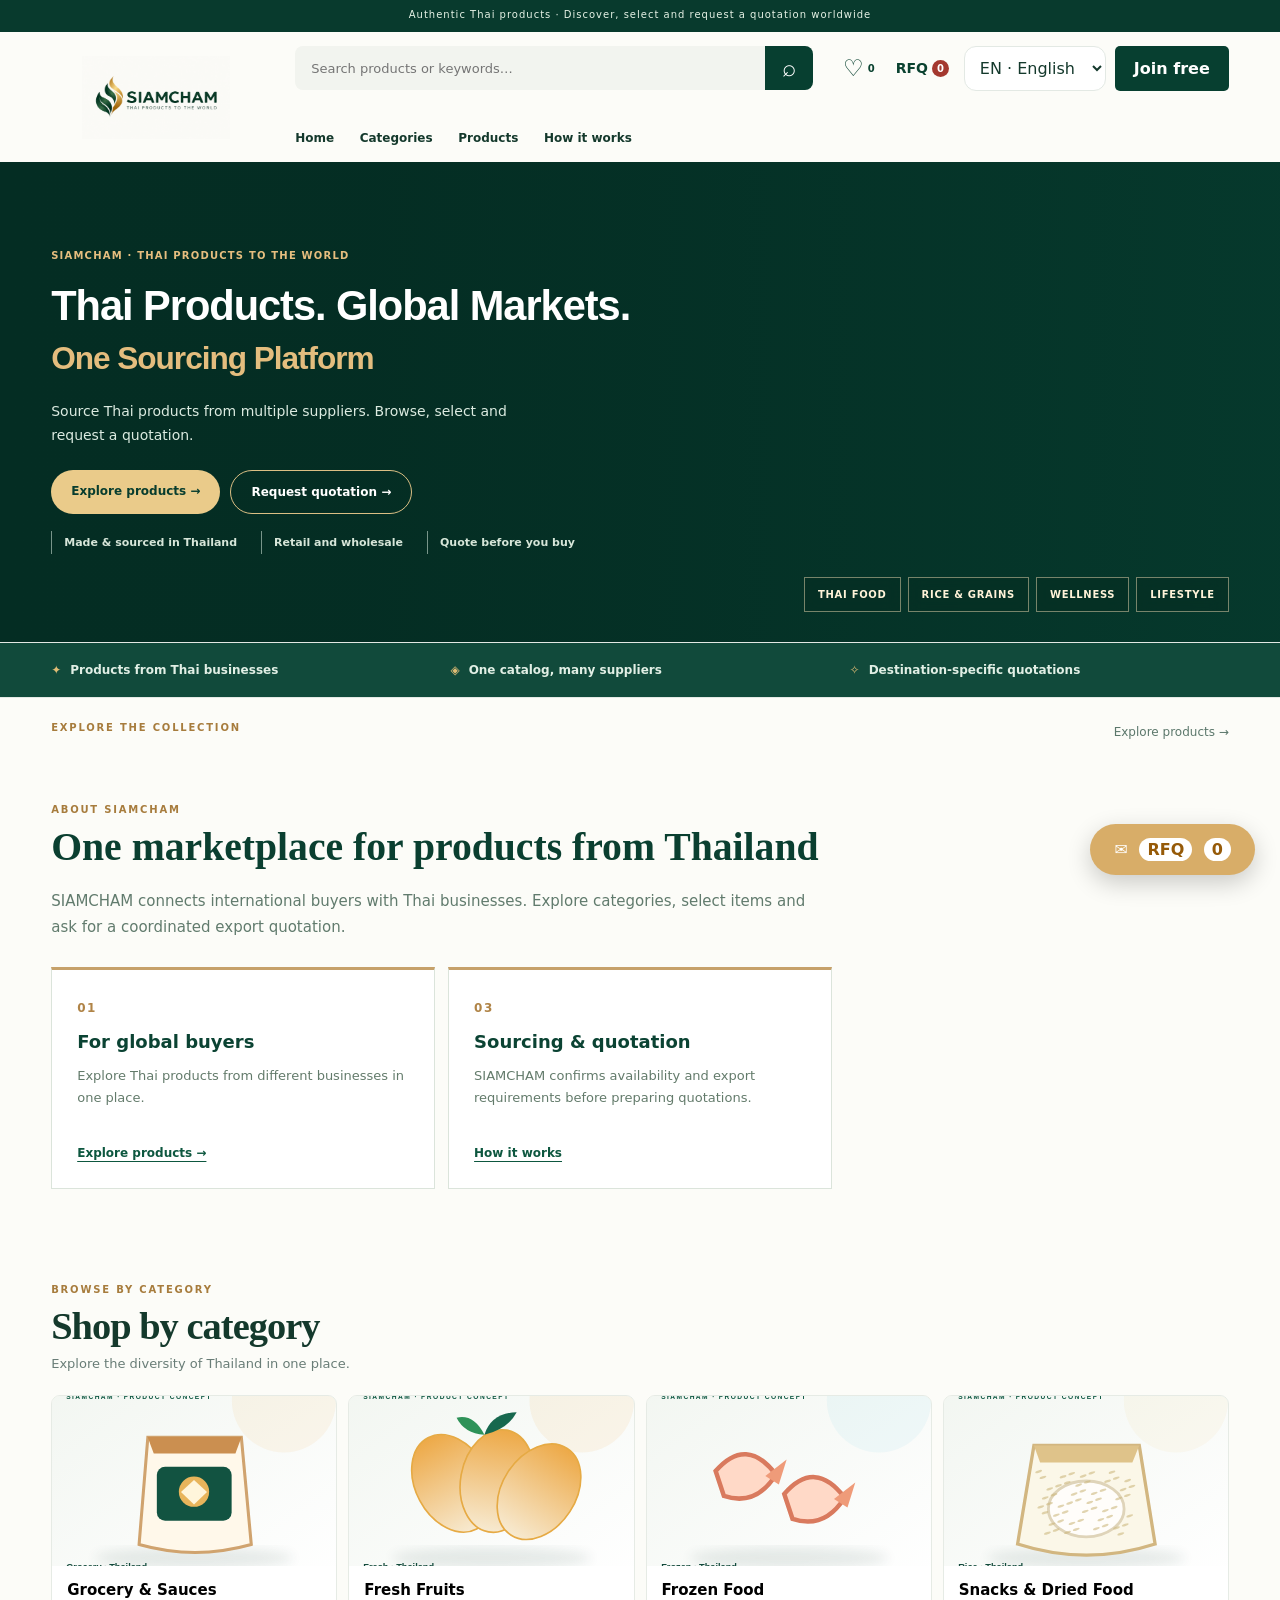
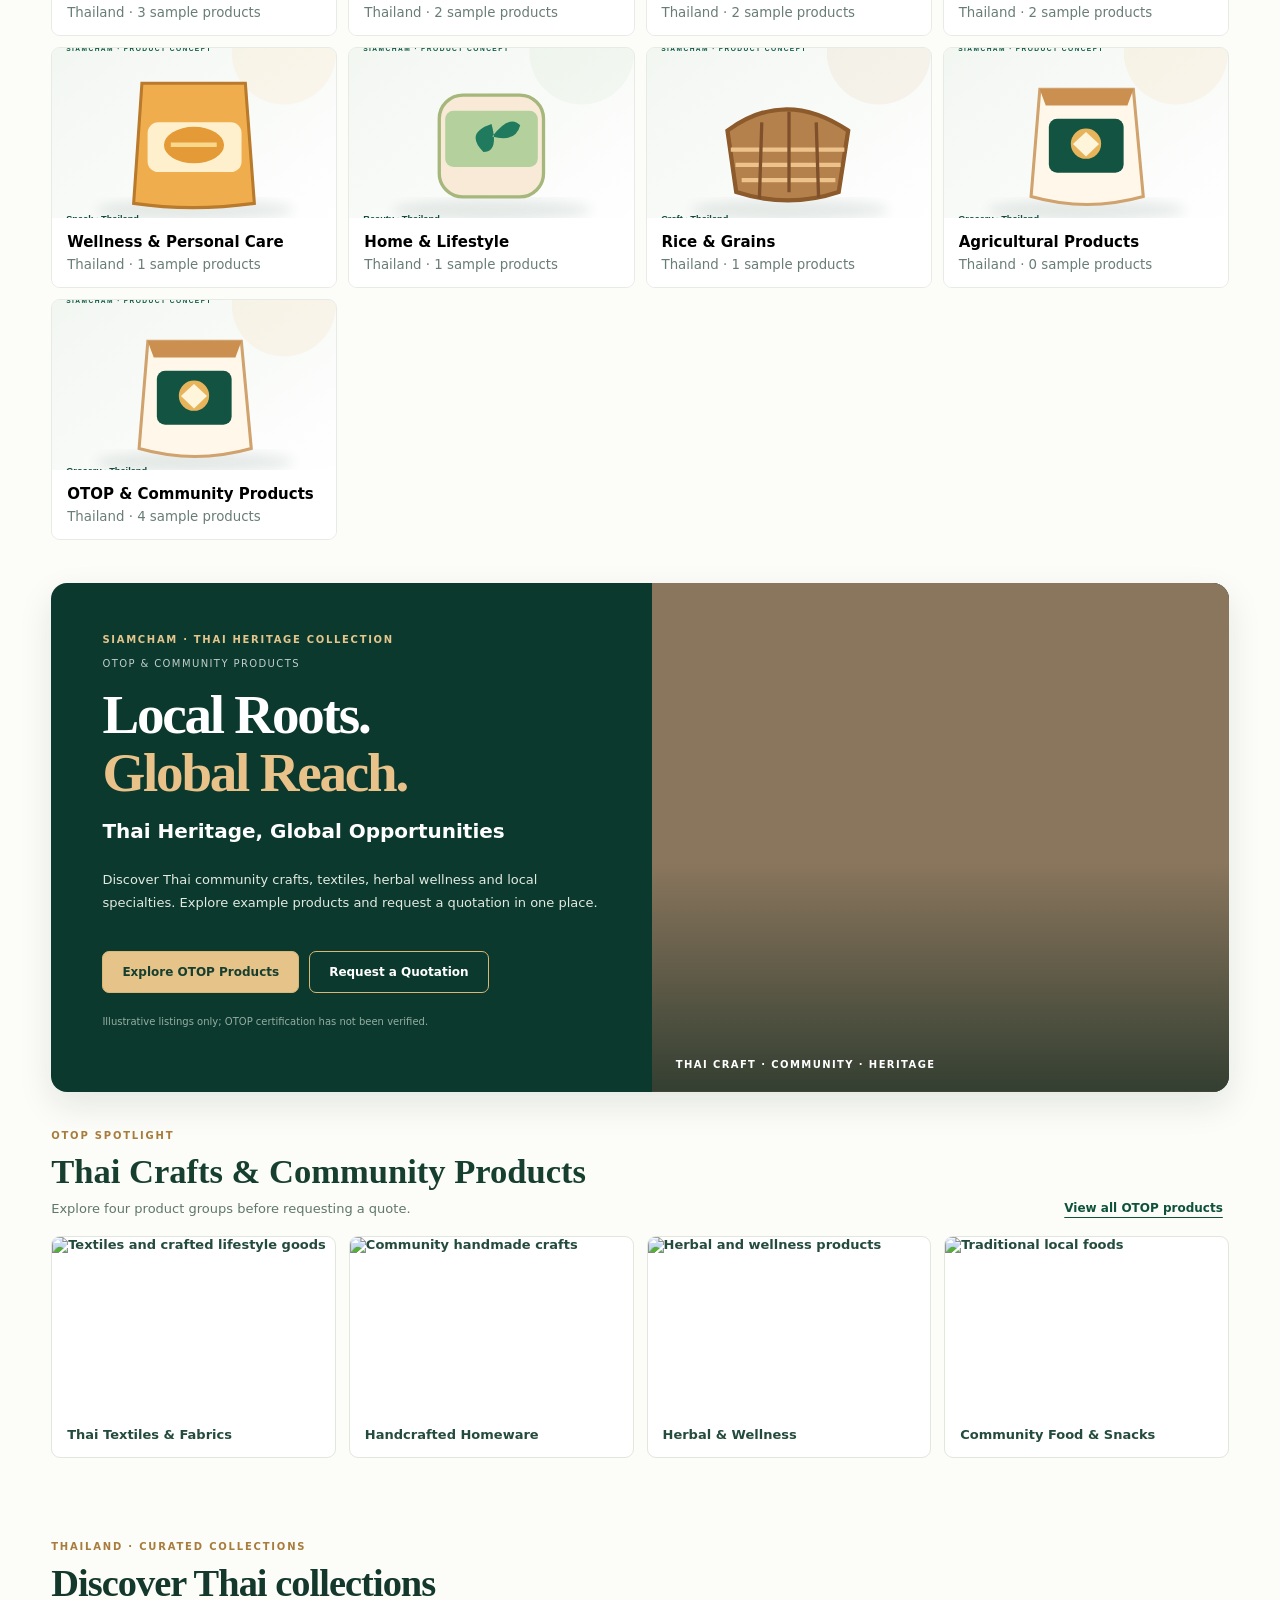
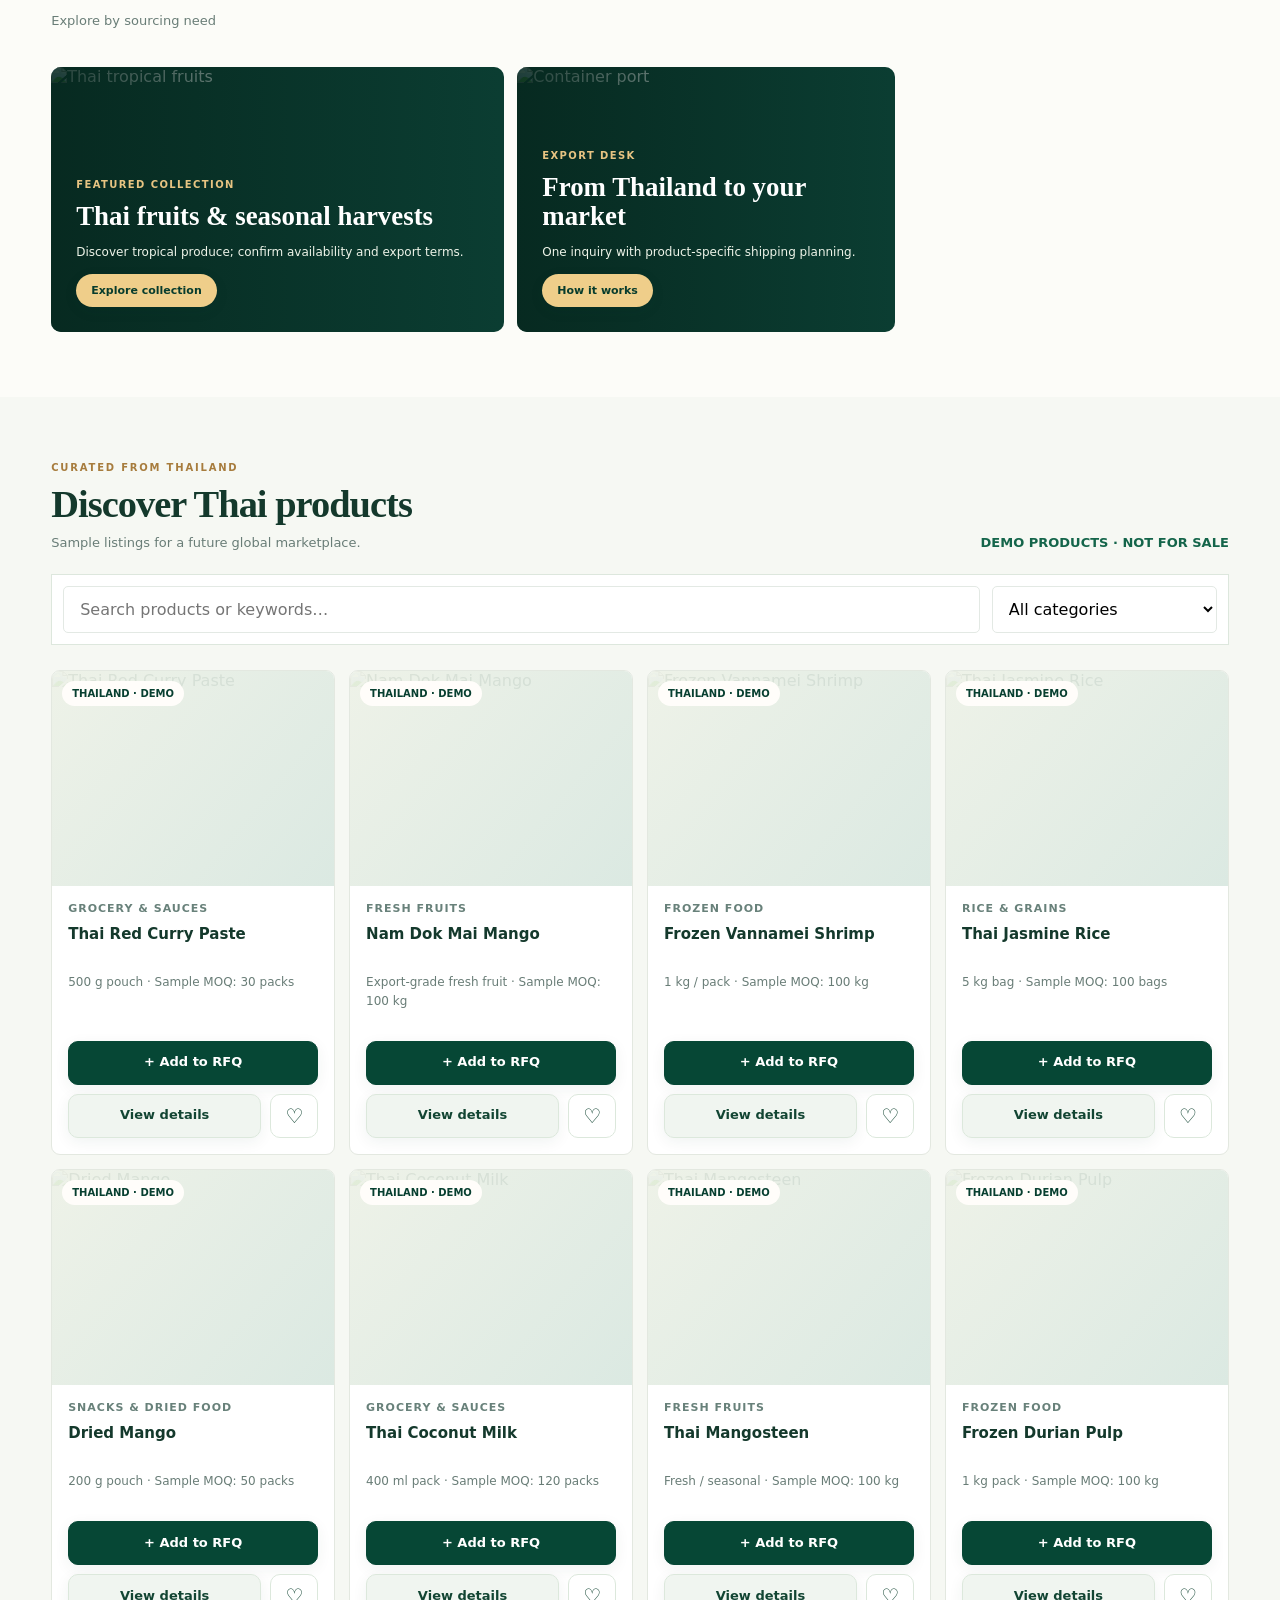
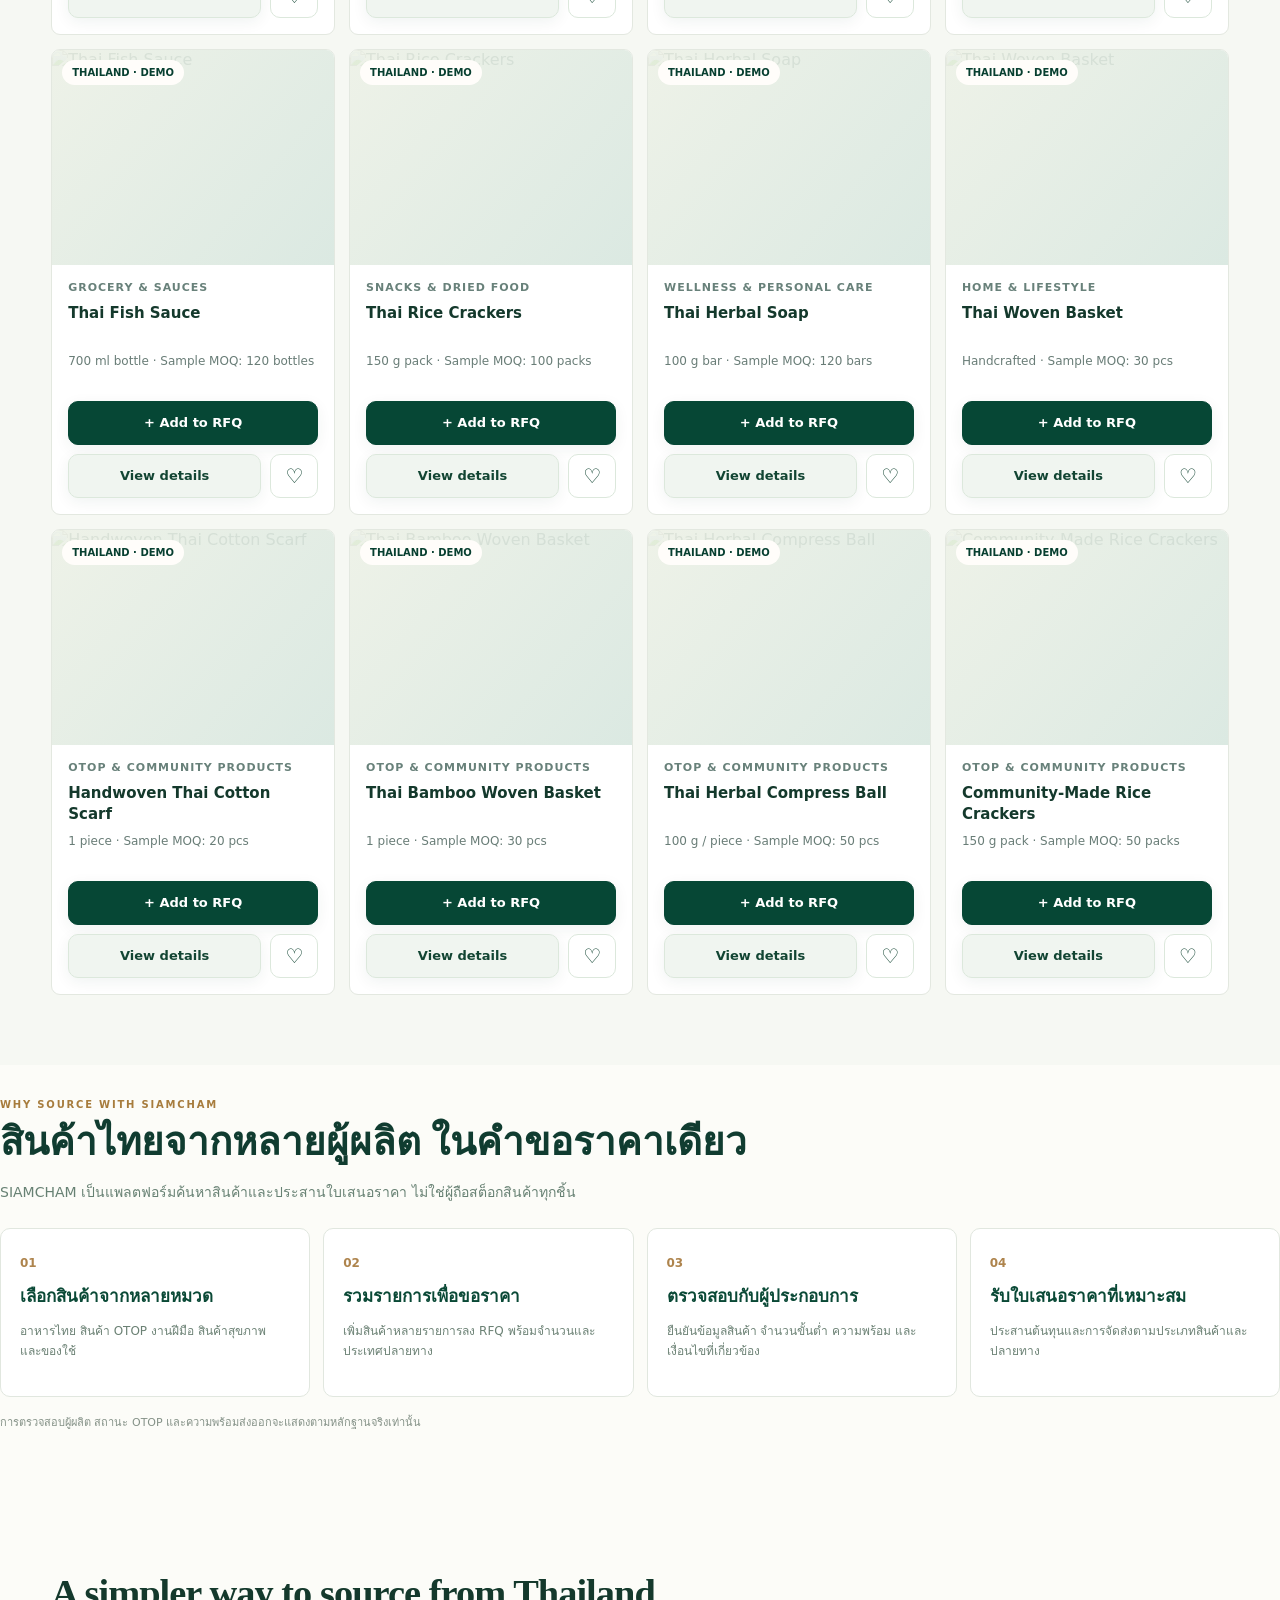
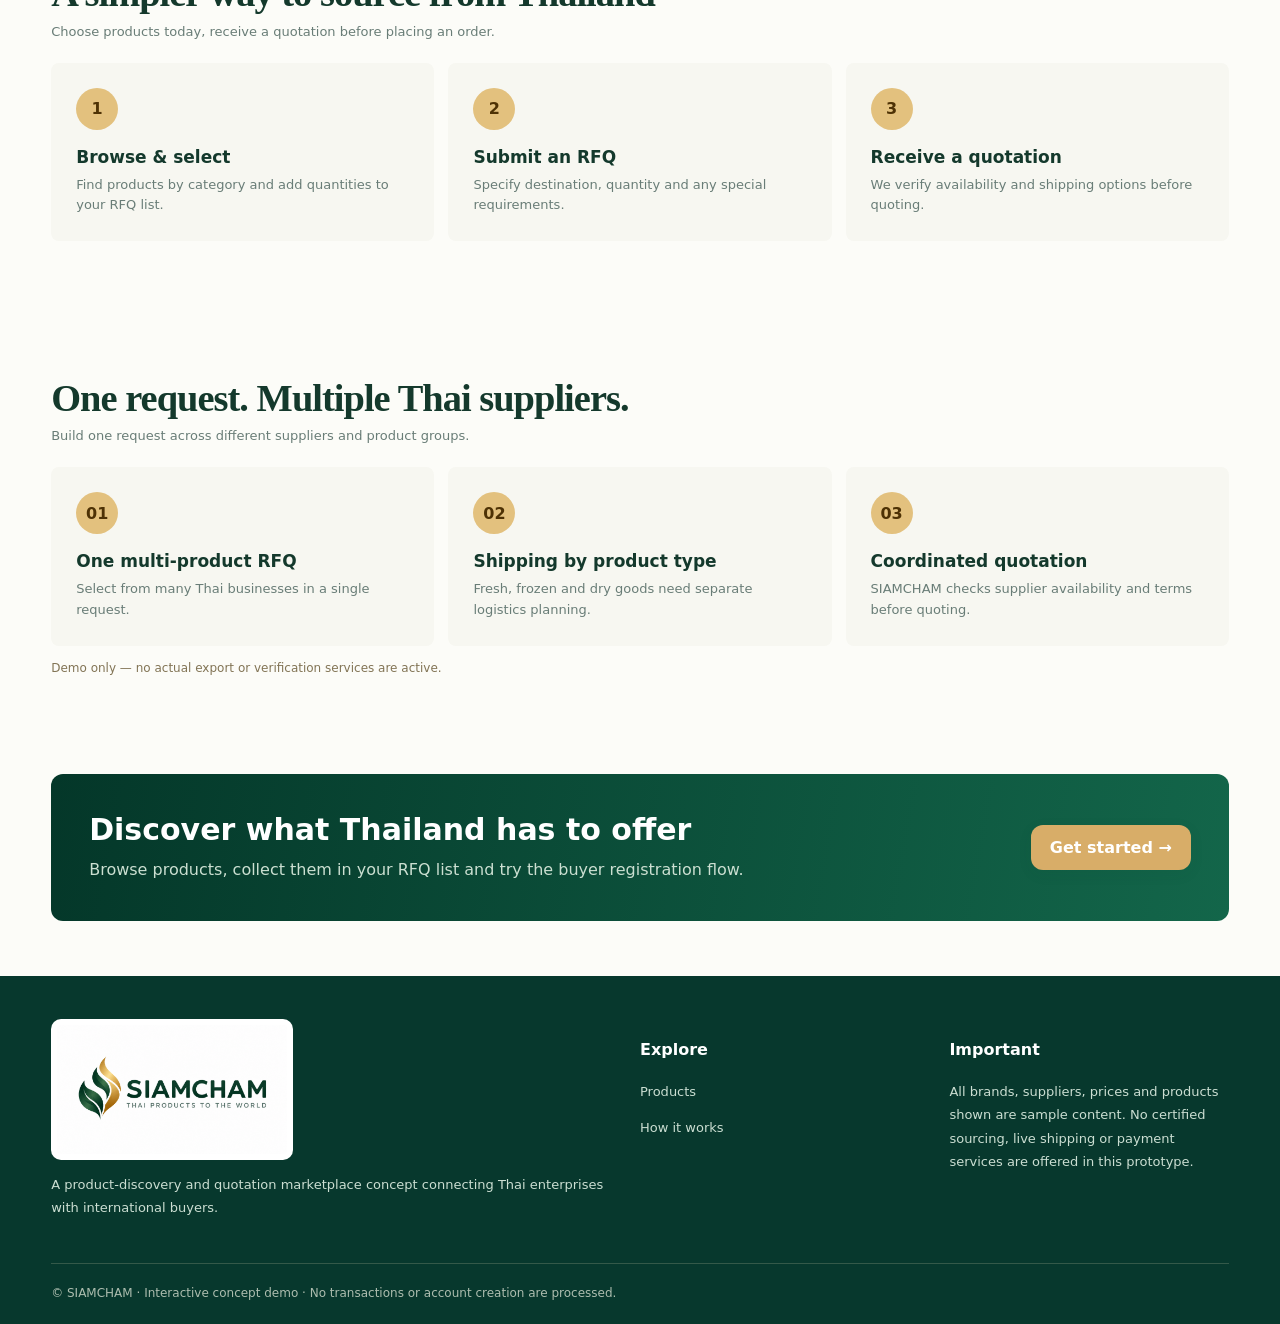
==== commit 87df1c62: "Remove public supplier onboarding and keep registration buyer-only" ====
--- a/index.html
+++ b/index.html
@@ -35,24 +35,24 @@
 html[dir=rtl] .rfq-modal .head{text-align:right}
 @media(max-width:780px){.modal.rfq-modal{width:100%;max-height:94vh}.rfq-body{grid-template-columns:1fr}.rfq-left,.rfq-right{padding:22px}.rfq-modal .head{padding:22px}.rfq-product-row{grid-template-columns:54px minmax(0,1fr) 66px 28px;gap:8px}.rfq-product-row img{width:54px;height:54px}}
 </style><link rel="stylesheet" href="assets/siamcham-v3.css"></head><body>
-<div class="top" data-i="announcement"></div><header class="wrap nav premium-header"><a href="#home"><img class="logo" src="assets/siamcham-logo.png" alt="SIAMCHAM — THAI PRODUCTS TO THE WORLD"></a><div class="global-search"><input aria-label="Search Thai products" data-placeholder="search" id="globalSearch" oninput="syncSearch(this.value)" onkeydown="if(event.key==='Enter')document.querySelector('#products').scrollIntoView({behavior:'smooth'})"><button type="button" onclick="document.querySelector('#products').scrollIntoView({behavior:'smooth'})" aria-label="Search products">⌕</button></div><nav class="navlinks" aria-label="Main navigation"><a href="#home" data-i="home"></a><a href="#categories" data-i="categories"></a><a href="#products" data-i="products"></a><a href="#how" data-i="how"></a><a href="#suppliers" data-i="suppliers"></a></nav><div class="navright"><button class="wishlist-shortcut" onclick="showSaved()" aria-label="Saved products" title="Saved products">♡ <span id="savedCount">0</span></button><button class="header-rfq" onclick="openModal('cart')" aria-label="Open RFQ list">RFQ <span id="headerCartCount">0</span></button><select id="language" class="lang" aria-label="Language" onchange="setLanguage(this.value)"><option value="en">EN · English</option><option value="th">TH · ไทย</option><option value="zh">中文</option><option value="ja">日本語</option><option value="ms">BM · Melayu</option><option value="ar">العربية</option></select><button class="subtle" onclick="openModal('register')" data-i="signin"></button><button class="btn" onclick="openModal('register')" data-i="register"></button></div></header>
-<nav class="mobile-nav wrap" aria-label="Mobile navigation"><a href="#home" data-i="home"></a><a href="#categories" data-i="categories"></a><a href="#products" data-i="products"></a><a href="#how" data-i="how"></a><a href="#suppliers" data-i="suppliers"></a><button type="button" onclick="openModal('cart')" data-i="request"></button></nav>
+<div class="top" data-i="announcement"></div><header class="wrap nav premium-header"><a href="#home"><img class="logo" src="assets/siamcham-logo.png" alt="SIAMCHAM — THAI PRODUCTS TO THE WORLD"></a><div class="global-search"><input aria-label="Search Thai products" data-placeholder="search" id="globalSearch" oninput="syncSearch(this.value)" onkeydown="if(event.key==='Enter')document.querySelector('#products').scrollIntoView({behavior:'smooth'})"><button type="button" onclick="document.querySelector('#products').scrollIntoView({behavior:'smooth'})" aria-label="Search products">⌕</button></div><nav class="navlinks" aria-label="Main navigation"><a href="#home" data-i="home"></a><a href="#categories" data-i="categories"></a><a href="#products" data-i="products"></a><a href="#how" data-i="how"></a></nav><div class="navright"><button class="wishlist-shortcut" onclick="showSaved()" aria-label="Saved products" title="Saved products">♡ <span id="savedCount">0</span></button><button class="header-rfq" onclick="openModal('cart')" aria-label="Open RFQ list">RFQ <span id="headerCartCount">0</span></button><select id="language" class="lang" aria-label="Language" onchange="setLanguage(this.value)"><option value="en">EN · English</option><option value="th">TH · ไทย</option><option value="zh">中文</option><option value="ja">日本語</option><option value="ms">BM · Melayu</option><option value="ar">العربية</option></select><button class="subtle" onclick="openModal('register')" data-i="signin"></button><button class="btn" onclick="openModal('register')" data-i="register"></button></div></header>
+<nav class="mobile-nav wrap" aria-label="Mobile navigation"><a href="#home" data-i="home"></a><a href="#categories" data-i="categories"></a><a href="#products" data-i="products"></a><a href="#how" data-i="how"></a><button type="button" onclick="openModal('cart')" data-i="request"></button></nav>
 <main><section class="hero photo-hero" id="home"><div class="hero-inner"><div><div class="eyebrow" data-i="eyebrow"></div><h1><span data-i="headline1"></span><span data-i="headline2"></span></h1><p data-i="heroDesc"></p><div class="hero-actions"><a class="btn" href="#products" data-i="explore"></a><button class="btn gold" onclick="openModal('cart')" data-i="request"></button></div><div class="pills"><span class="pill" data-i="trust1"></span><span class="pill" data-i="trust2"></span><span class="pill" data-i="trust3"></span></div></div><div class="hero-art" aria-hidden="true"><div class="hero-visual hero-landscape"></div><div class="hero-assortment"><span>THAI FOOD</span><span>RICE & GRAINS</span><span>WELLNESS</span><span>LIFESTYLE</span></div></div></div></section>
 <div class="trust"><div class="wrap trust-row"><div><b>✦</b><span data-i="trustLine1"></span></div><div><b>◈</b><span data-i="trustLine2"></span></div><div><b>✧</b><span data-i="trustLine3"></span></div></div></div>
-<div class="category-strip wrap"><span class="category-strip-label">EXPLORE THE COLLECTION</span><a href="#products" class="category-strip-link" data-i="explore"></a></div><section class="platform-intro wrap" id="about"><div class="platform-intro-head"><span class="section-overline">ABOUT SIAMCHAM</span><h2 data-i="platformTitle">One marketplace for products from Thailand</h2><p data-i="platformDesc">SIAMCHAM connects international buyers with Thai businesses. Discover products across categories, request prices for multiple items, and receive a coordinated quotation.</p></div><div class="platform-paths"><article><span class="path-symbol">01</span><h3 data-i="platformBuyer">For global buyers</h3><p data-i="platformBuyerDesc">Browse Thai products and submit one RFQ for items across multiple suppliers.</p><a href="#products" data-i="explore">Explore products</a></article><article><span class="path-symbol">02</span><h3 data-i="platformSupplier">For Thai suppliers</h3><p data-i="platformSupplierDesc">Showcase Thai-made products and receive sourcing inquiries through SIAMCHAM.</p><a href="#suppliers" data-i="beSupplier">Apply as supplier</a></article><article><span class="path-symbol">03</span><h3 data-i="platformProcess">Sourcing & quotation</h3><p data-i="platformProcessDesc">SIAMCHAM coordinates supplier availability and shipping requirements before providing a quotation.</p><a href="#how" data-i="how">How it works</a></article></div></section><section id="categories" class="section wrap" aria-labelledby="categoryHeading"><div class="sec-head"><div><span class="section-overline">BROWSE BY CATEGORY</span><h2 id="categoryHeading" data-i="shopCategory"></h2><p data-i="categoryIntro"></p></div></div><div id="categoryGrid" class="categories"></div></section>
+<div class="category-strip wrap"><span class="category-strip-label">EXPLORE THE COLLECTION</span><a href="#products" class="category-strip-link" data-i="explore"></a></div><section class="platform-intro wrap" id="about"><div class="platform-intro-head"><span class="section-overline">ABOUT SIAMCHAM</span><h2 data-i="platformTitle">One marketplace for products from Thailand</h2><p data-i="platformDesc">SIAMCHAM connects international buyers with Thai businesses. Discover products across categories, request prices for multiple items, and receive a coordinated quotation.</p></div><div class="platform-paths"><article><span class="path-symbol">01</span><h3 data-i="platformBuyer">For global buyers</h3><p data-i="platformBuyerDesc">Browse Thai products and submit one RFQ for items across multiple suppliers.</p><a href="#products" data-i="explore">Explore products</a></article><article><span class="path-symbol">03</span><h3 data-i="platformProcess">Sourcing & quotation</h3><p data-i="platformProcessDesc">SIAMCHAM coordinates supplier availability and shipping requirements before providing a quotation.</p><a href="#how" data-i="how">How it works</a></article></div></section><section id="categories" class="section wrap" aria-labelledby="categoryHeading"><div class="sec-head"><div><span class="section-overline">BROWSE BY CATEGORY</span><h2 id="categoryHeading" data-i="shopCategory"></h2><p data-i="categoryIntro"></p></div></div><div id="categoryGrid" class="categories"></div></section>
 <section id="otop-spotlight" class="otop-spotlight wrap" aria-labelledby="otopTitle">
 <div class="otop-feature"><div class="otop-feature-content"><span class="otop-kicker">SIAMCHAM · THAI HERITAGE COLLECTION</span><span class="otop-small-label">OTOP &amp; COMMUNITY PRODUCTS</span><h2 id="otopTitle">Local Roots.<br><em>Global Reach.</em></h2><h3 data-otop="subtitle">ภูมิปัญญาไทย สู่สายตาคนทั่วโลก</h3><p data-otop="intro">ค้นพบงานฝีมือ สิ่งทอ สมุนไพร และผลิตภัณฑ์ชุมชนไทยจากหลากหลายท้องถิ่น เลือกสินค้าและส่งคำขอใบเสนอราคาได้ในที่เดียว</p><div class="otop-actions"><button type="button" class="otop-primary" onclick="exploreCollection('otop')" data-otop="browse">ดูสินค้า OTOP</button><button type="button" class="otop-secondary" onclick="openModal('cart')" data-otop="quote">ขอใบเสนอราคา</button></div><p class="otop-note" data-otop="disclaimer">รายการสินค้าเป็นตัวอย่าง ยังไม่ใช่การรับรองสถานะ OTOP ของผู้ผลิต</p></div><div class="otop-feature-visual" aria-hidden="true"><div class="otop-craft-photo"></div><span class="otop-visual-caption">THAI CRAFT · COMMUNITY · HERITAGE</span></div></div>
 <div class="otop-gallery-header"><div><span class="section-overline">OTOP SPOTLIGHT</span><h3 data-otop="collection">งานฝีมือและผลิตภัณฑ์ชุมชนไทย</h3><p data-otop="collectionDesc">เลือกดูสินค้าตัวอย่าง 4 ประเภท ก่อนส่งคำขอราคา</p></div><button class="otop-link" type="button" onclick="exploreCollection('otop')" data-otop="all">ดูสินค้า OTOP ทั้งหมด</button></div><div class="otop-gallery"><button type="button" onclick="exploreCollection('otop')" class="otop-gallery-card"><img src="https://images.unsplash.com/photo-1490312278390-ab64016e0aa9?auto=format&amp;fit=crop&amp;w=900&amp;q=82" loading="lazy" alt="Textiles and crafted lifestyle goods"><span data-otop="textiles">ผ้าทอและสิ่งทอไทย</span></button><button type="button" onclick="exploreCollection('otop')" class="otop-gallery-card"><img src="https://images.unsplash.com/photo-1490312278390-ab64016e0aa9?auto=format&amp;fit=crop&amp;w=900&amp;q=82" loading="lazy" alt="Community handmade crafts"><span data-otop="crafts">งานจักสานและหัตถกรรม</span></button><button type="button" onclick="exploreCollection('otop')" class="otop-gallery-card"><img src="https://images.unsplash.com/photo-1608248543803-ba4f8c70ae0b?auto=format&amp;fit=crop&amp;w=900&amp;q=82" loading="lazy" alt="Herbal and wellness products"><span data-otop="wellness">สมุนไพรและผลิตภัณฑ์สุขภาพ</span></button><button type="button" onclick="exploreCollection('otop')" class="otop-gallery-card"><img src="https://images.unsplash.com/photo-1542838132-92c53300491e?auto=format&amp;fit=crop&amp;w=900&amp;q=82" loading="lazy" alt="Traditional local foods"><span data-otop="foods">ขนมและอาหารชุมชน</span></button></div>
 </section>
 <section class="section wrap" id="discover"><div class="sec-head"><div><span class="section-overline">THAILAND · CURATED COLLECTIONS</span><h2 data-i="discoverTitle">Discover Thai collections</h2><p data-i="discoverDesc">Explore products grouped around what you want to source.</p></div></div><div class="collection-grid"><button class="collection" onclick="exploreCollection('fresh')"><img src="assets/hero-fruits.svg" alt="Thai tropical fruits"><strong data-i="discoverFresh">Tropical fruit sourcing</strong></button><button class="collection" onclick="exploreCollection('grocery')"><img src="assets/hero-grocery.svg" alt="Thai grocery assortment"><strong data-i="discoverGrocery">Thai cooking essentials</strong></button><button class="collection" onclick="exploreCollection('frozen')"><img src="assets/category-3.svg" alt="Frozen Thai foods"><strong data-i="discoverFrozen">Frozen export products</strong></button></div></section>
-<section class="wrap promotional-trio" aria-label="Explore SIAMCHAM"><article class="promo-card promo-fruit"><img src="https://images.unsplash.com/photo-1553279768-865429fa0078?auto=format&fit=crop&w=1200&q=90" alt="Thai tropical fruits"><div class="promo-copy"><span>FEATURED COLLECTION</span><h2 data-i="promoFruitTitle">Thai fruits & seasonal harvests</h2><p data-i="promoFruitDesc">Discover tropical products and request availability for your destination.</p><button type="button" class="btn" onclick="exploreCollection('fresh')" data-i="promoBrowse">Explore collection</button></div></article><article class="promo-card promo-export"><img src="https://images.unsplash.com/photo-1578575437130-527eed3abbec?auto=format&fit=crop&w=1100&q=90" alt="Container port"><div class="promo-copy"><span>EXPORT DESK</span><h2 data-i="promoExportTitle">From Thailand to your market</h2><p data-i="promoExportDesc">One inquiry with product-specific shipping coordination.</p><a class="btn" href="#how" data-i="promoLearn">How it works</a></div></article><article class="promo-card promo-supplier"><img src="https://images.unsplash.com/photo-1542838132-92c53300491e?auto=format&fit=crop&w=1000&q=90" alt="Fresh market produce"><div class="promo-copy"><span>FOR THAI SUPPLIERS</span><h2 data-i="promoSupplierTitle">Grow your business with SIAMCHAM</h2><p data-i="promoSupplierDesc">Showcase your products to potential overseas buyers.</p><button class="btn" onclick="openModal('register','supplier')" data-i="beSupplier"></button></div></article></section>
+<section class="wrap promotional-trio" aria-label="Explore SIAMCHAM"><article class="promo-card promo-fruit"><img src="https://images.unsplash.com/photo-1553279768-865429fa0078?auto=format&fit=crop&w=1200&q=90" alt="Thai tropical fruits"><div class="promo-copy"><span>FEATURED COLLECTION</span><h2 data-i="promoFruitTitle">Thai fruits & seasonal harvests</h2><p data-i="promoFruitDesc">Discover tropical products and request availability for your destination.</p><button type="button" class="btn" onclick="exploreCollection('fresh')" data-i="promoBrowse">Explore collection</button></div></article><article class="promo-card promo-export"><img src="https://images.unsplash.com/photo-1578575437130-527eed3abbec?auto=format&fit=crop&w=1100&q=90" alt="Container port"><div class="promo-copy"><span>EXPORT DESK</span><h2 data-i="promoExportTitle">From Thailand to your market</h2><p data-i="promoExportDesc">One inquiry with product-specific shipping coordination.</p><a class="btn" href="#how" data-i="promoLearn">How it works</a></div></article></section>
 <section id="products" class="section catalog" aria-labelledby="productsHeading"><div class="wrap"><div class="sec-head"><div><span class="section-overline">CURATED FROM THAILAND</span><h2 id="productsHeading" data-i="featured"></h2><p data-i="featuredIntro"></p></div><span class="small-link" data-i="demo"></span></div><div class="toolbar"><input id="search" class="search" data-placeholder="search" oninput="renderProducts()"><select id="filter" class="select" onchange="renderProducts()"></select></div><div id="productGrid" class="products"></div></div></section>
 <section class="wrap trust-explainer" id="siamcham-services"><div class="trust-explainer-head"><span class="section-overline">WHY SOURCE WITH SIAMCHAM</span><h2>สินค้าไทยจากหลายผู้ผลิต ในคำขอราคาเดียว</h2><p>SIAMCHAM เป็นแพลตฟอร์มค้นหาสินค้าและประสานใบเสนอราคา ไม่ใช่ผู้ถือสต็อกสินค้าทุกชิ้น</p></div><div class="trust-explainer-grid"><article><span>01</span><h3>เลือกสินค้าจากหลายหมวด</h3><p>อาหารไทย สินค้า OTOP งานฝีมือ สินค้าสุขภาพ และของใช้</p></article><article><span>02</span><h3>รวมรายการเพื่อขอราคา</h3><p>เพิ่มสินค้าหลายรายการลง RFQ พร้อมจำนวนและประเทศปลายทาง</p></article><article><span>03</span><h3>ตรวจสอบกับผู้ประกอบการ</h3><p>ยืนยันข้อมูลสินค้า จำนวนขั้นต่ำ ความพร้อม และเงื่อนไขที่เกี่ยวข้อง</p></article><article><span>04</span><h3>รับใบเสนอราคาที่เหมาะสม</h3><p>ประสานต้นทุนและการจัดส่งตามประเภทสินค้าและปลายทาง</p></article></div><p class="trust-explainer-note">การตรวจสอบผู้ผลิต สถานะ OTOP และความพร้อมส่งออกจะแสดงตามหลักฐานจริงเท่านั้น</p></section>
 <section class="section wrap" id="how"><div class="sec-head"><div><h2 data-i="howTitle"></h2><p data-i="howSub"></p></div></div><div class="steps"><div class="step"><span class="n">1</span><h3 data-i="step1"></h3><p data-i="step1d"></p></div><div class="step"><span class="n">2</span><h3 data-i="step2"></h3><p data-i="step2d"></p></div><div class="step"><span class="n">3</span><h3 data-i="step3"></h3><p data-i="step3d"></p></div></div></section>
-<section class="section wrap" id="suppliers"><div class="two-col"><div class="panel"><div class="eyebrow" data-i="sellerEyebrow"></div><h3 data-i="sellerTitle"></h3><p data-i="sellerDesc"></p><button class="btn" onclick="openModal('register','supplier')" data-i="beSupplier"></button></div><div class="panel" style="background:#f4f6f0"><div class="eyebrow">B2B + B2C</div><h3 data-i="buyerTitle"></h3><p data-i="buyerDesc"></p><button class="btn outline" onclick="openModal('cart')" data-i="request"></button></div></div></section>
+
 <section class="section wrap" id="why-siamcham"><div class="sec-head"><div><h2 data-i="distinctTitle">One request, more possibilities</h2><p data-i="distinctIntro">Choose products across categories and get a coordinated quote.</p></div></div><div class="steps"><div class="step"><span class="n">01</span><h3 data-i="distinctOne">One multi-product RFQ</h3><p data-i="distinctOneDesc">Send one request covering products from multiple Thai businesses.</p></div><div class="step"><span class="n">02</span><h3 data-i="distinctTwo">Shipping by product type</h3><p data-i="distinctTwoDesc">Fresh, frozen and dry goods need different logistics arrangements.</p></div><div class="step"><span class="n">03</span><h3 data-i="distinctThree">Quote coordinated by SIAMCHAM</h3><p data-i="distinctThreeDesc">Our team confirms availability, terms and suppliers before quoting.</p></div></div><p class="disclaimer" data-i="distinctNotice">Concept demo — no supplier verification, customs clearance or delivery service is active.</p></section>
 <div class="wrap"><div class="cta"><div><h2 data-i="ctaTitle"></h2><p data-i="ctaDesc"></p></div><button class="btn gold" onclick="openModal('register')" data-i="getStarted"></button></div></div></main>
-<footer class="footer"><div class="wrap"><div class="cols"><div><img class="logo" src="assets/siamcham-logo.png" alt="SIAMCHAM" style="background:white;border-radius:10px;padding:6px"><p data-i="footerDesc"></p></div><div><h4 data-i="links"></h4><p><a href="#products" data-i="products"></a></p><p><a href="#how" data-i="how"></a></p><p><a href="#suppliers" data-i="suppliers"></a></p></div><div><h4 data-i="noticeTitle"></h4><p data-i="notice"></p></div></div><p><a href="backoffice/index.html" style="color:#d3b77c;font-weight:700">Backoffice Preview · Admin / Supplier / Buyer</a></p><div class="copyright">© SIAMCHAM · Interactive concept demo · No transactions or account creation are processed.</div></div></footer>
+<footer class="footer"><div class="wrap"><div class="cols"><div><img class="logo" src="assets/siamcham-logo.png" alt="SIAMCHAM" style="background:white;border-radius:10px;padding:6px"><p data-i="footerDesc"></p></div><div><h4 data-i="links"></h4><p><a href="#products" data-i="products"></a></p><p><a href="#how" data-i="how"></a></p><p></p></div><div><h4 data-i="noticeTitle"></h4><p data-i="notice"></p></div></div><div class="copyright">© SIAMCHAM · Interactive concept demo · No transactions or account creation are processed.</div></div></footer>
 <button class="floatcart" onclick="openModal('cart')">✉ <span data-i="rfq"></span> <span id="cartCount">0</span></button><div class="overlay" id="overlay" role="dialog" aria-modal="true"><div class="modal" id="siteModal"><div class="head"><div><span class="rfq-kicker" id="modalKicker" hidden>SIAMCHAM · EXPORT DESK</span><h2 id="modalTitle"></h2></div><button class="close" onclick="closeModal()" aria-label="Close">×</button></div><div id="modalBody"></div></div></div>
 <script>
 const otopCopy={th:{subtitle:'ภูมิปัญญาไทย สู่สายตาคนทั่วโลก',intro:'ค้นพบงานฝีมือ สิ่งทอ สมุนไพร และผลิตภัณฑ์ชุมชนไทยจากหลากหลายท้องถิ่น เลือกสินค้าและส่งคำขอใบเสนอราคาได้ในที่เดียว',browse:'ดูสินค้า OTOP',quote:'ขอใบเสนอราคา',disclaimer:'รายการสินค้าเป็นตัวอย่าง ยังไม่ใช่การรับรองสถานะ OTOP ของผู้ผลิต',collection:'งานฝีมือและผลิตภัณฑ์ชุมชนไทย',collectionDesc:'เลือกดูสินค้าตัวอย่าง 4 ประเภท ก่อนส่งคำขอราคา',all:'ดูสินค้า OTOP ทั้งหมด',textiles:'ผ้าทอและสิ่งทอไทย',crafts:'งานจักสานและหัตถกรรม',wellness:'สมุนไพรและผลิตภัณฑ์สุขภาพ',foods:'ขนมและอาหารชุมชน'},en:{subtitle:'Thai Heritage, Global Opportunities',intro:'Discover Thai community crafts, textiles, herbal wellness and local specialties. Explore example products and request a quotation in one place.',browse:'Explore OTOP Products',quote:'Request a Quotation',disclaimer:'Illustrative listings only; OTOP certification has not been verified.',collection:'Thai Crafts & Community Products',collectionDesc:'Explore four product groups before requesting a quote.',all:'View all OTOP products',textiles:'Thai Textiles & Fabrics',crafts:'Handcrafted Homeware',wellness:'Herbal & Wellness',foods:'Community Food & Snacks'},zh:{subtitle:'泰国传统工艺，走向全球',intro:'探索泰国社区的纺织品、手工艺、草本产品和特色食品，并统一询价。',browse:'浏览 OTOP 产品',quote:'请求报价',disclaimer:'仅为示例商品；未核实 OTOP 认证。',collection:'泰国社区特色产品',collectionDesc:'探索四大产品类别',all:'查看全部 OTOP 产品',textiles:'泰国纺织品',crafts:'手工家居用品',wellness:'草本与健康',foods:'社区食品及零食'},ja:{subtitle:'タイの伝統を世界へ',intro:'タイの地域で作られる織物、工芸品、ハーブ製品、食品を探し、まとめて見積りを依頼できます。',browse:'OTOP商品を見る',quote:'見積りを依頼',disclaimer:'商品は例示です。OTOP認証は未確認です。',collection:'タイの地域工芸品',collectionDesc:'4つのカテゴリーを探す',all:'OTOP商品をすべて見る',textiles:'タイの織物',crafts:'手工芸・生活雑貨',wellness:'ハーブ・健康',foods:'地域の食品'},ms:{subtitle:'Warisan Thai ke Seluruh Dunia',intro:'Terokai tekstil, kraftangan, herba dan makanan komuniti Thailand serta minta sebut harga.',browse:'Terokai Produk OTOP',quote:'Minta Sebut Harga',disclaimer:'Produk contoh sahaja; pensijilan OTOP belum disahkan.',collection:'Kraf & Produk Komuniti Thai',collectionDesc:'Empat kategori produk contoh',all:'Semua Produk OTOP',textiles:'Tekstil Thai',crafts:'Kraftangan',wellness:'Herba & Penjagaan Diri',foods:'Makanan Komuniti'},ar:{subtitle:'التراث التايلاندي إلى العالم',intro:'اكتشف المنسوجات والحرف والأعشاب والأطعمة المحلية من المجتمعات التايلاندية واطلب عرض سعر موحداً.',browse:'استكشف منتجات OTOP',quote:'اطلب عرض سعر',disclaimer:'المنتجات للعرض فقط؛ لم يتم التحقق من شهادة OTOP.',collection:'حرف ومنتجات المجتمعات التايلاندية',collectionDesc:'تصفح أربع فئات من المنتجات',all:'كل منتجات OTOP',textiles:'منسوجات تايلاندية',crafts:'حرف يدوية',wellness:'أعشاب وعناية',foods:'أطعمة محلية'}};function localizeOtop(l){const d=otopCopy[l]||otopCopy.en;document.querySelectorAll('[data-otop]').forEach(el=>{el.textContent=d[el.dataset.otop]||''})};
@@ -107,10 +107,10 @@
 function restoreCart(){try{let c=JSON.parse(localStorage.getItem('siamcham_demo_rfq_cart')||'[]');if(Array.isArray(c))cart=c.filter(x=>products.some(p=>p.id===x.id)&&Number.isSafeInteger(x.qty)&&x.qty>=1&&x.qty<=100000).map(x=>({id:x.id,qty:x.qty}));}catch(e){cart=[]}saveCart()}
 function showSaved(){document.querySelector('#search').value='';document.querySelector('#filter').value='all';renderProducts(true);document.querySelector('#products').scrollIntoView({behavior:'smooth'})}
 function addCart(id){if(!products.some(p=>p.id===id))return;let row=cart.find(a=>a.id===id);if(row)row.qty=Math.min(100000,row.qty+1);else cart.push({id,qty:1});saveCart();document.querySelector('.floatcart').animate?.([{transform:'scale(1)'},{transform:'scale(1.07)'},{transform:'scale(1)'}],{duration:300})}
-function openModal(type,who){activeModal=type;if(who)regType=who;document.querySelector('#siteModal').classList.toggle('rfq-modal',type==='cart');document.querySelector('#modalKicker').hidden=type!=='cart';document.querySelector('#overlay').classList.add('open');document.body.style.overflow='hidden';document.querySelector('#modalTitle').textContent=t(type==='register'?'registerTitle':type==='cart'?'cartTitle':'moreInfo');if(type==='register')renderRegister();else if(type==='cart')renderCart()}
+function openModal(type,who){activeModal=type;regType='buyer';document.querySelector('#siteModal').classList.toggle('rfq-modal',type==='cart');document.querySelector('#modalKicker').hidden=type!=='cart';document.querySelector('#overlay').classList.add('open');document.body.style.overflow='hidden';document.querySelector('#modalTitle').textContent=t(type==='register'?'registerTitle':type==='cart'?'cartTitle':'moreInfo');if(type==='register')renderRegister();else if(type==='cart')renderCart()}
 function closeModal(){document.querySelector('#overlay').classList.remove('open');document.body.style.overflow='';document.querySelector('#siteModal').classList.remove('rfq-modal');activeModal=''}
 function field(label,type='text',req=true){return `<div class="field"><label>${t(label)}${req?' *':''}</label><input type="${type}" ${req?'required':''} placeholder="${t(label)}"></div>`}
-function renderRegister(){document.querySelector('#modalBody').innerHTML=`<div class="tabs"><button class="${regType==='buyer'?'active':''}" onclick="regType='buyer';renderRegister()">${t('buyer')}</button><button class="${regType==='supplier'?'active':''}" onclick="regType='supplier';renderRegister()">${t('supplier')}</button></div><form onsubmit="event.preventDefault();alert(t('signupMsg'))"><div class="formgrid">${field('fullname')}${field('email','email')}${field('password','password')}${field('company','text',false)}${field('country')}</div><div class="field"><label>${t('buyerType')}</label><select><option>${regType==='supplier'?t('supplier'):t('retail')}</option><option>${t('wholesaleBuyer')}</option><option>${t('importer')}</option><option>${t('restaurant')}</option></select></div><button class="btn" type="submit">${t('signup')}</button><p class="disclaimer">${t('signupMsg')}</p></form>`}
+function renderRegister(){document.querySelector('#modalBody').innerHTML=`<form onsubmit="event.preventDefault();alert(t('signupMsg'))"><div class="formgrid">${field('fullname')}${field('email','email')}${field('password','password')}${field('company','text',false)}${field('country')}</div><div class="field"><label>${t('buyerType')}</label><select><option>${regType==='supplier'?t('supplier'):t('retail')}</option><option>${t('wholesaleBuyer')}</option><option>${t('importer')}</option><option>${t('restaurant')}</option></select></div><button class="btn" type="submit">${t('signup')}</button><p class="disclaimer">${t('signupMsg')}</p></form>`}
 function renderCart(){const hasFresh=cart.some(c=>products.find(p=>p.id===c.id)?.cat==='fresh');const hasFrozen=cart.some(c=>products.find(p=>p.id===c.id)?.cat==='frozen');document.querySelector('#modalBody').innerHTML=cart.length?`<div class="rfq-body"><section class="rfq-left"><h3 class="rfq-section-title"><span class="rfq-step">01</span>${lang==='th'?'สินค้าที่ต้องการ':'Your selected products'}</h3>${cart.map(c=>{let p=products.find(p=>p.id===c.id);return `<div class="rfq-product-row"><img src="${img(p.img)}" alt=""><div><b>${name(p)}</b><small>${p.desc}</small></div><input aria-label="${t('quantity')}" type="number" min="1" max="100000" step="1" required value="${c.qty}" onchange="updateQty(${c.id},this.value)"><button class="close" aria-label="${t('delete')}" onclick="removeCart(${c.id})">×</button></div>`}).join('')}<div class="shipping-advice" role="note"><strong>${lang==='th'?'ข้อมูลการจัดส่ง':'Export logistics note'}</strong><div>${hasFrozen?(lang==='th'?'สินค้าแช่แข็งต้องตรวจสอบระบบควบคุมอุณหภูมิ ': 'Frozen products require cold-chain confirmation. '):''}${hasFresh?(lang==='th'?'ผลไม้สดต้องตรวจสอบฤดูกาลและการจัดส่ง ':'Fresh produce requires availability and shipping confirmation. '):''}${lang==='th'?'สินค้าแต่ละประเภทอาจต้องแยกค่าจัดส่ง':'Dry, fresh and frozen shipments may be quoted separately.'}</div></div><p class="rfq-note">${lang==='th'?'เพิ่มสินค้าจากหลายผู้ประกอบการในคำขอเดียว แล้วตรวจราคาเป็นรายการ':'Combine products from multiple suppliers into one inquiry. Shipping remains subject to confirmation.'}</p></section><section class="rfq-right"><h3 class="rfq-section-title"><span class="rfq-step">02</span>${lang==='th'?'รายละเอียดผู้ซื้อ':'Buyer & destination'}</h3><form onsubmit="submitRFQ(event)"><div class="formgrid">${field('contact')}${field('email','email')}${field('country')}</div><div class="field"><label for="requirements">${t('requirements')}</label><textarea id="requirements" maxlength="2000"></textarea></div><button class="btn rfq-submit" type="submit">${t('sendRFQ')} →</button><p class="disclaimer">${t('signupMsg')}</p></form></section></div>`:`<div class="empty">${t('cartEmpty')}<div style="margin-top:16px"><button class="btn" onclick="closeModal();document.querySelector('#products').scrollIntoView({behavior:'smooth'})">${t('continue')}</button></div></div>`}
 function updateQty(id,n){let a=cart.find(c=>c.id===id);const value=Number(n);if(a&&Number.isSafeInteger(value)&&value>=1&&value<=100000){a.qty=value;saveCart()}else{alert(lang==='th'?'กรุณาใส่จำนวนเต็ม 1–100,000':'Enter a whole-number quantity between 1 and 100,000');renderCart()}}function removeCart(id){cart=cart.filter(c=>c.id!==id);saveCart();renderCart()}
 function submitRFQ(e){e.preventDefault();if(!cart.length)return;const invalid=cart.some(x=>!Number.isSafeInteger(x.qty)||x.qty<1||x.qty>100000);if(invalid){alert('Invalid quantity');return}let inputs=[...e.target.querySelectorAll('input')];lastRFQ=`SIAMCHAM — DEMO RFQ\nContact: ${inputs[0].value}\nEmail: ${inputs[1].value}\nDestination: ${inputs[2].value}\n\n${cart.map(c=>{let p=products.find(p=>p.id===c.id);return `${p.en} — ${c.qty} (unit: ${p.desc})`}).join('\n')}\n\nNotes: ${document.querySelector('#requirements').value}\n\nDEMO ONLY — NOT SUBMITTED`;document.querySelector('#modalBody').innerHTML=`<p>${t('exportMsg')}</p><textarea style="width:100%;height:245px;border:1px solid var(--line);border-radius:12px;padding:13px" readonly>${lastRFQ}</textarea><p><button class="btn" onclick="copyRFQ()">${t('copy')}</button></p>`}
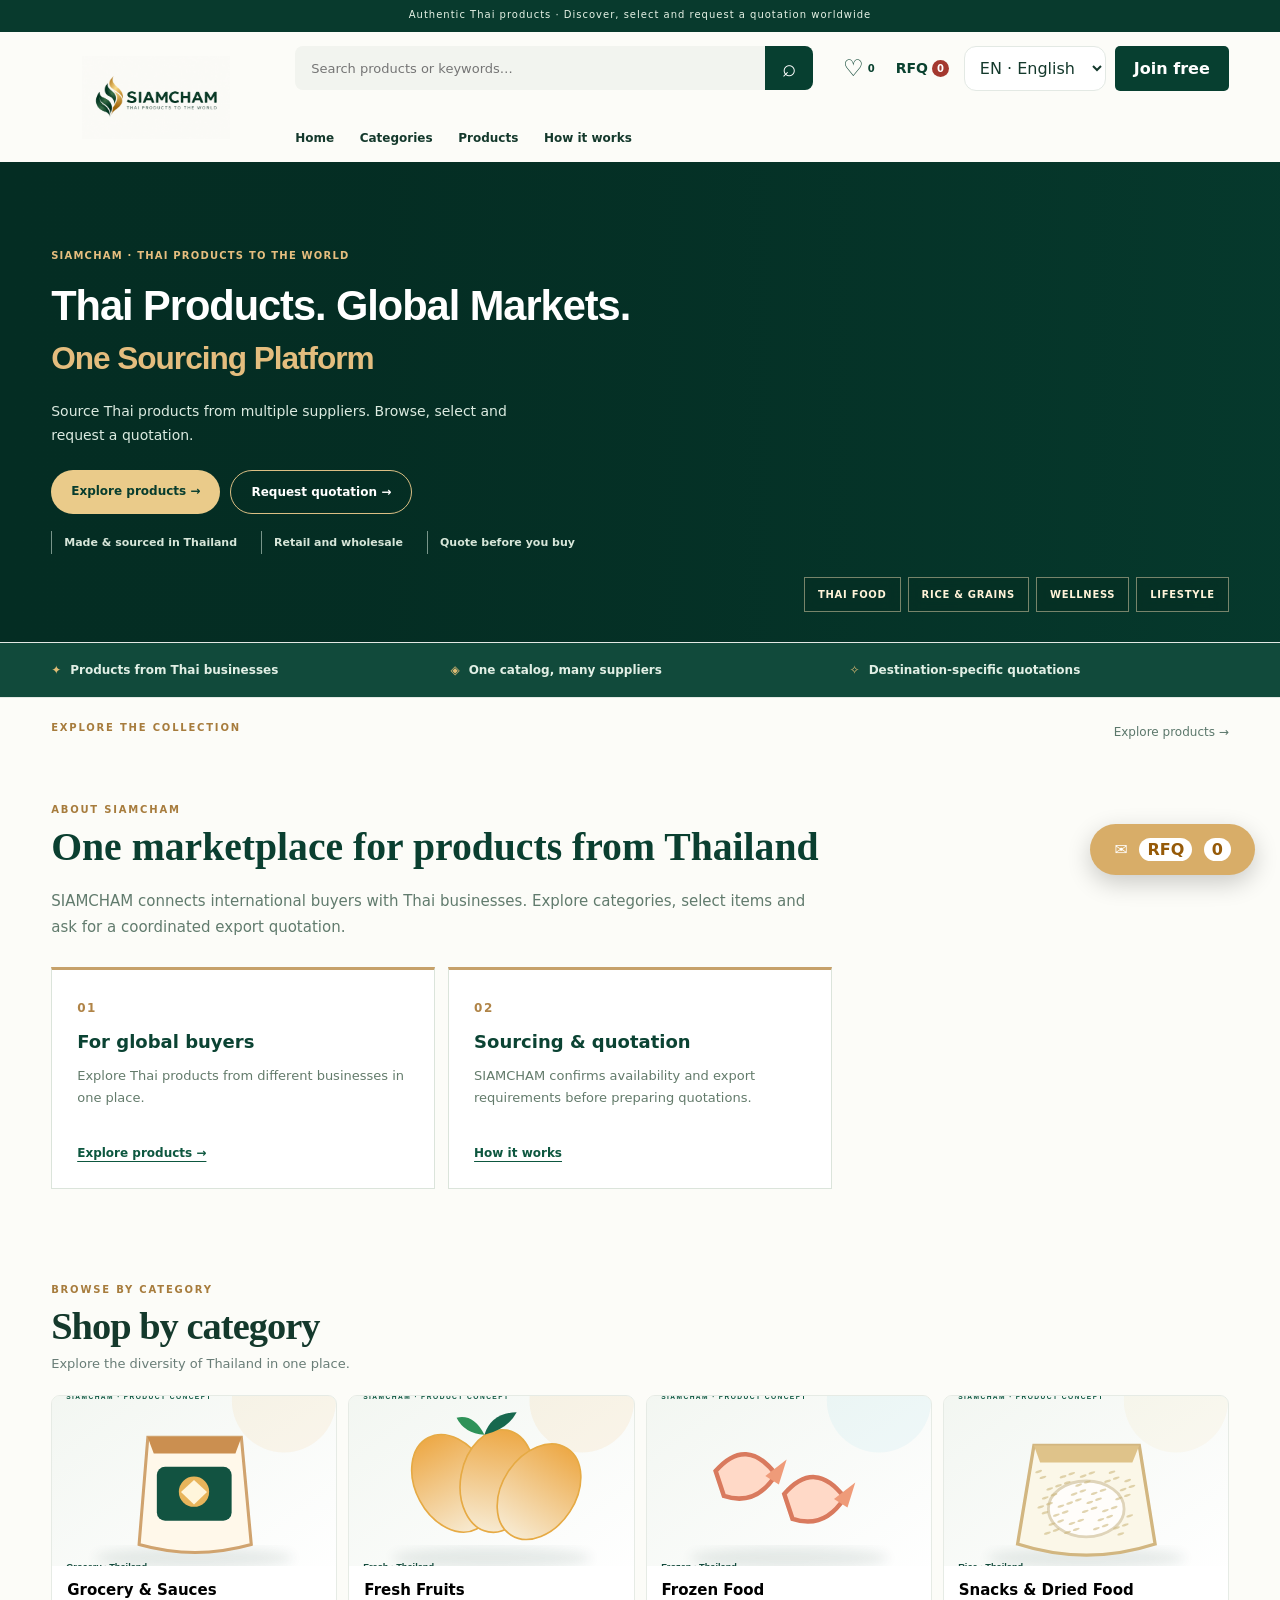
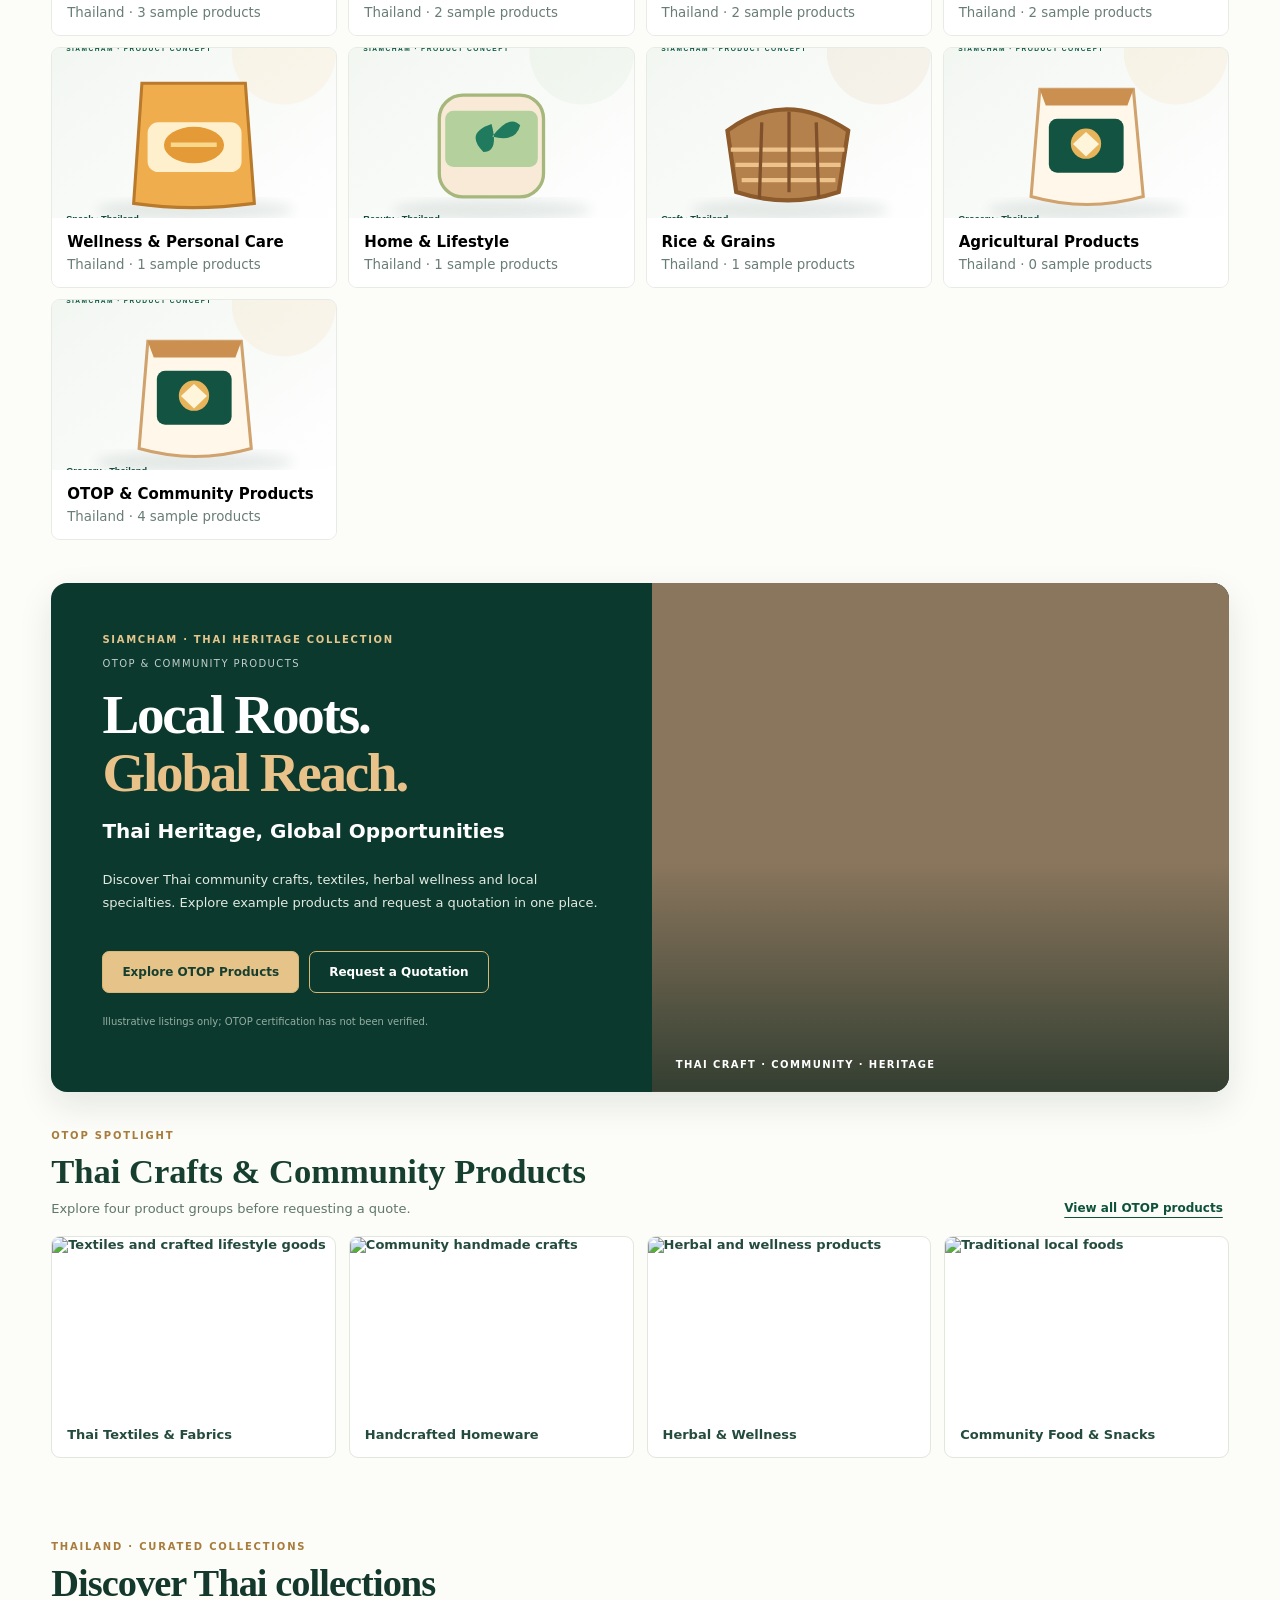
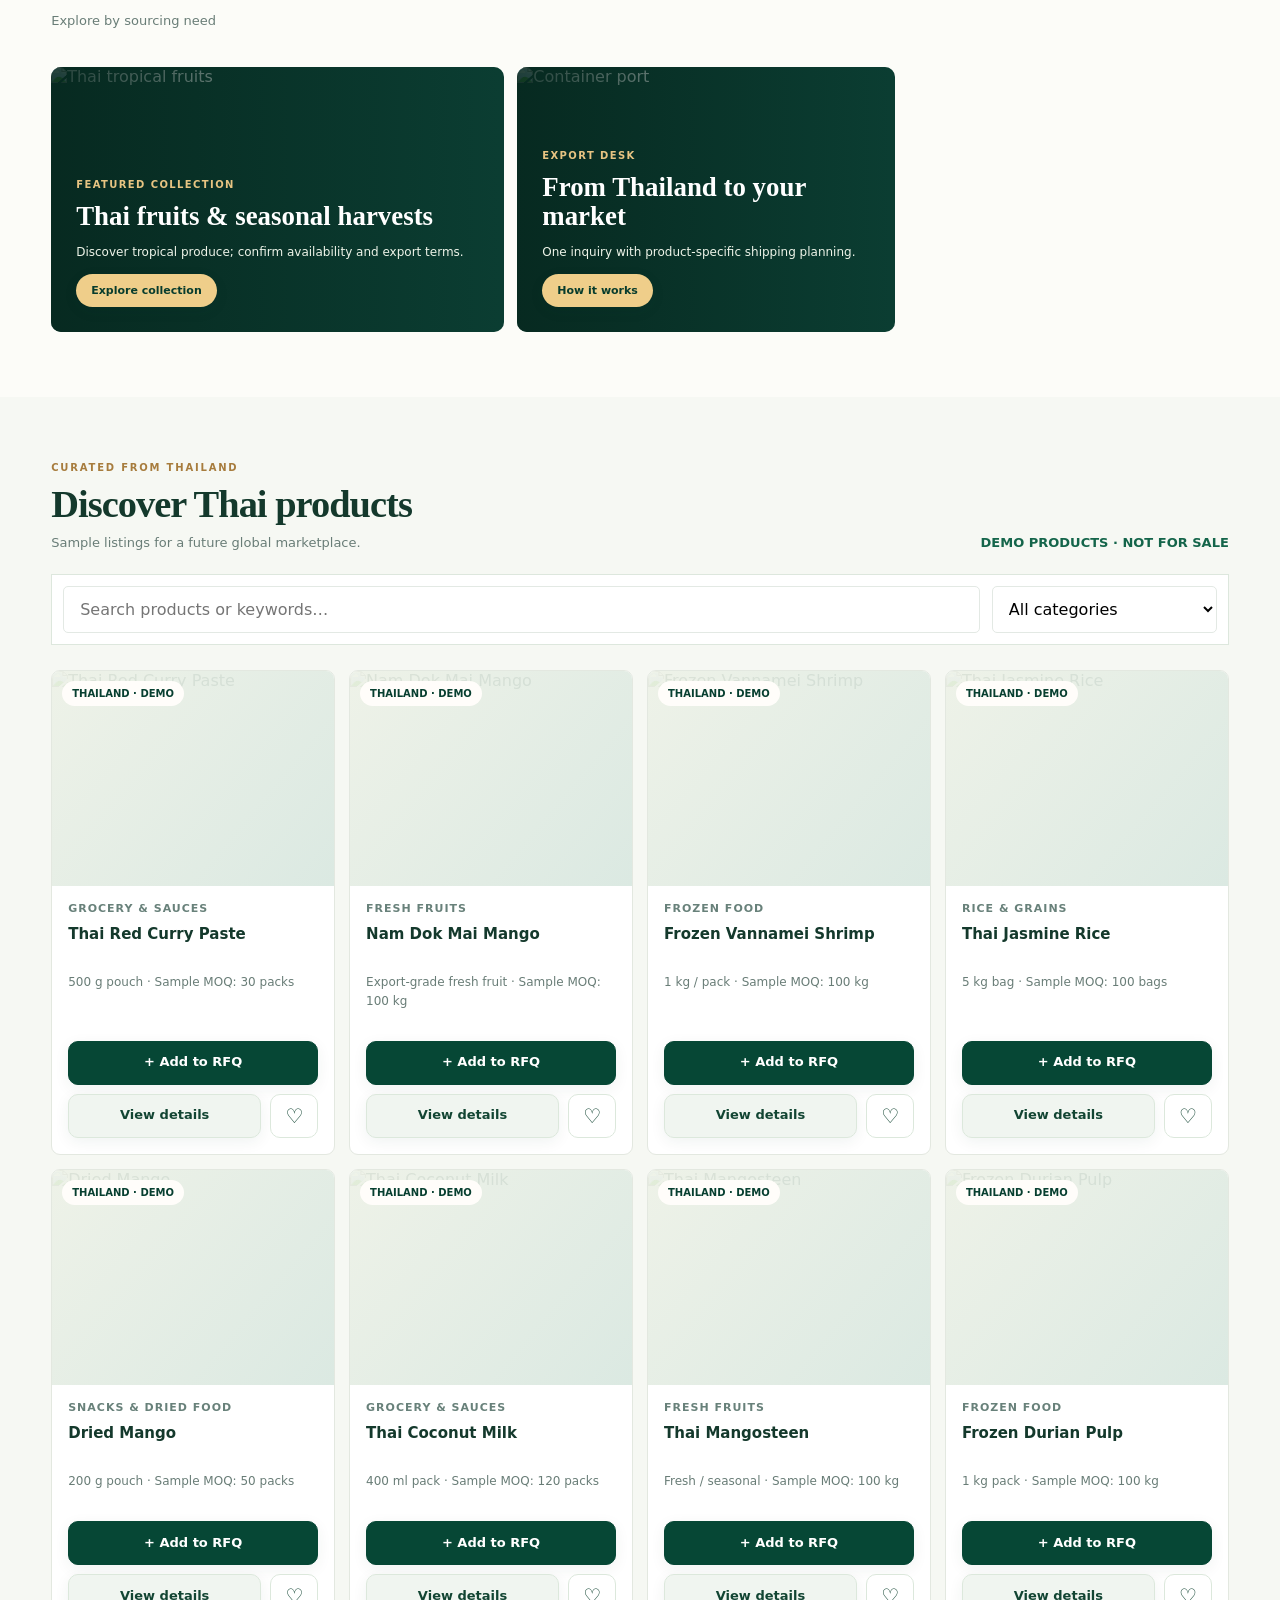
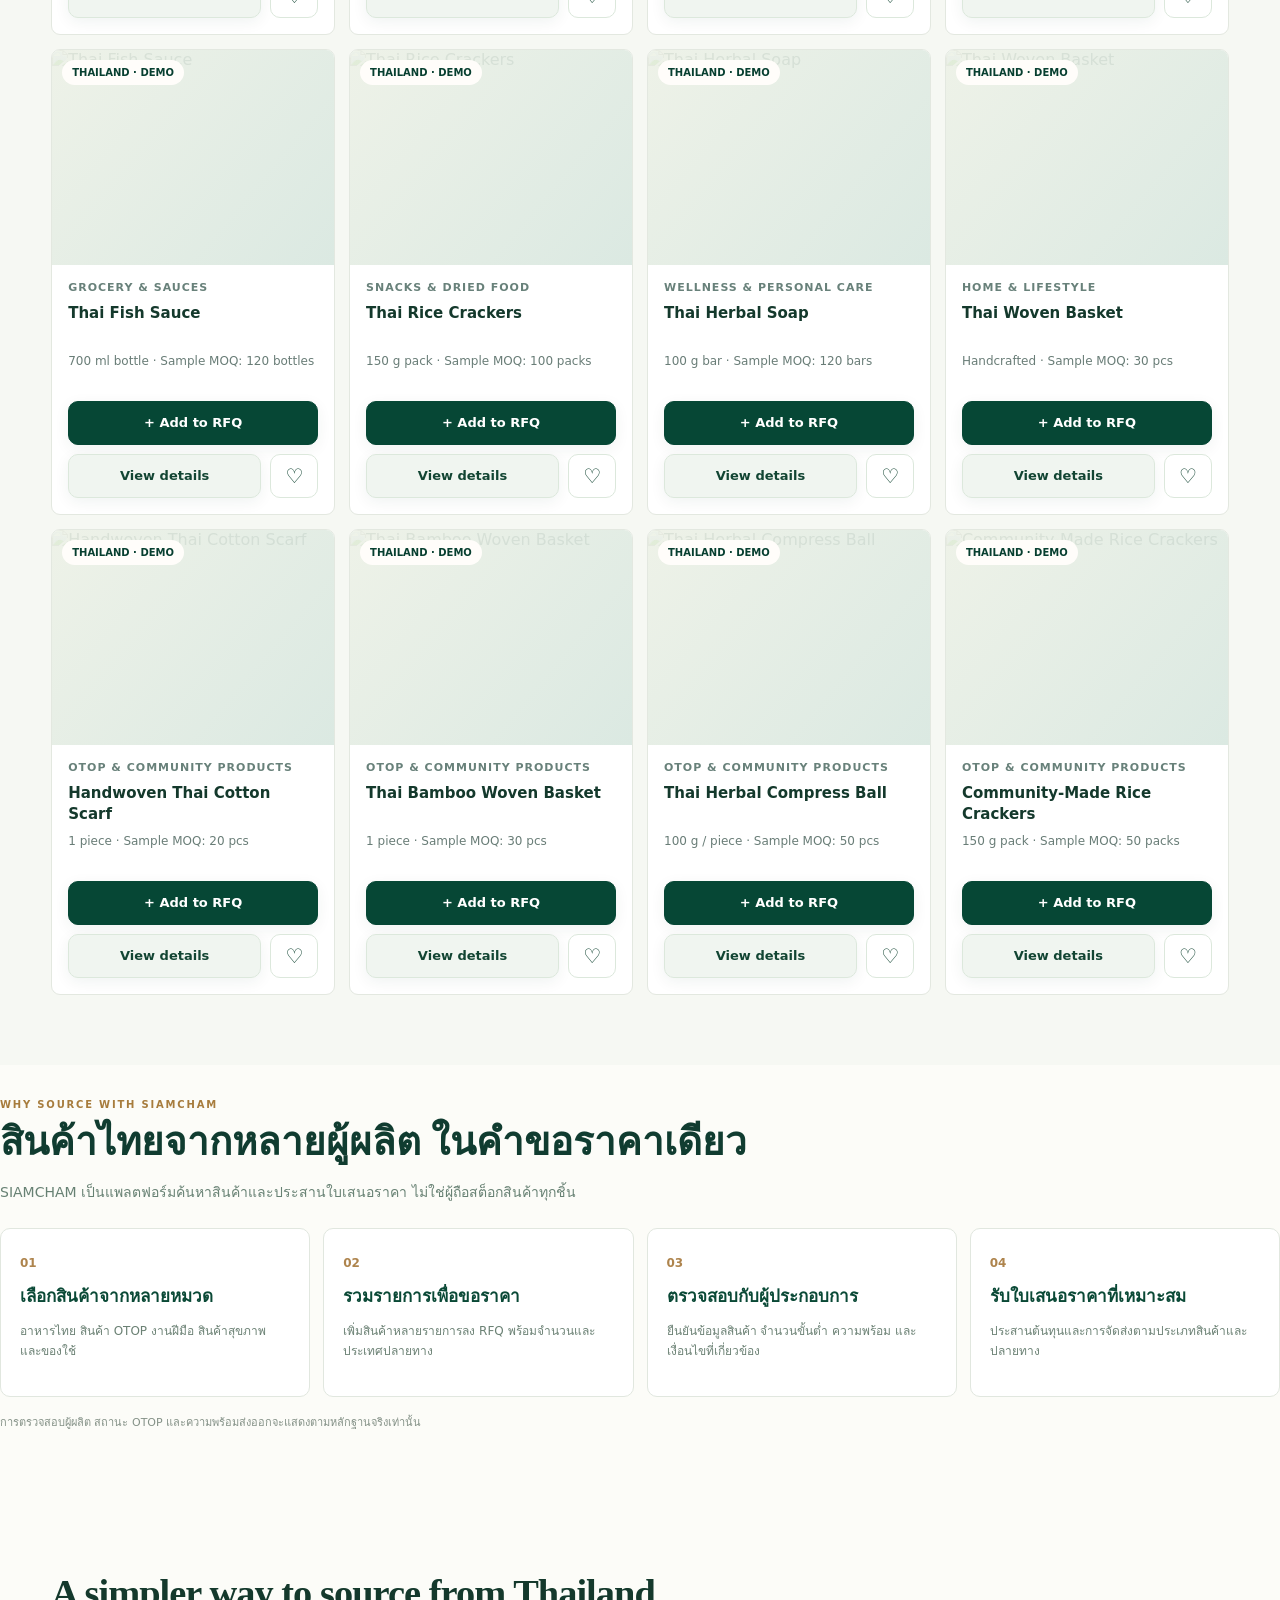
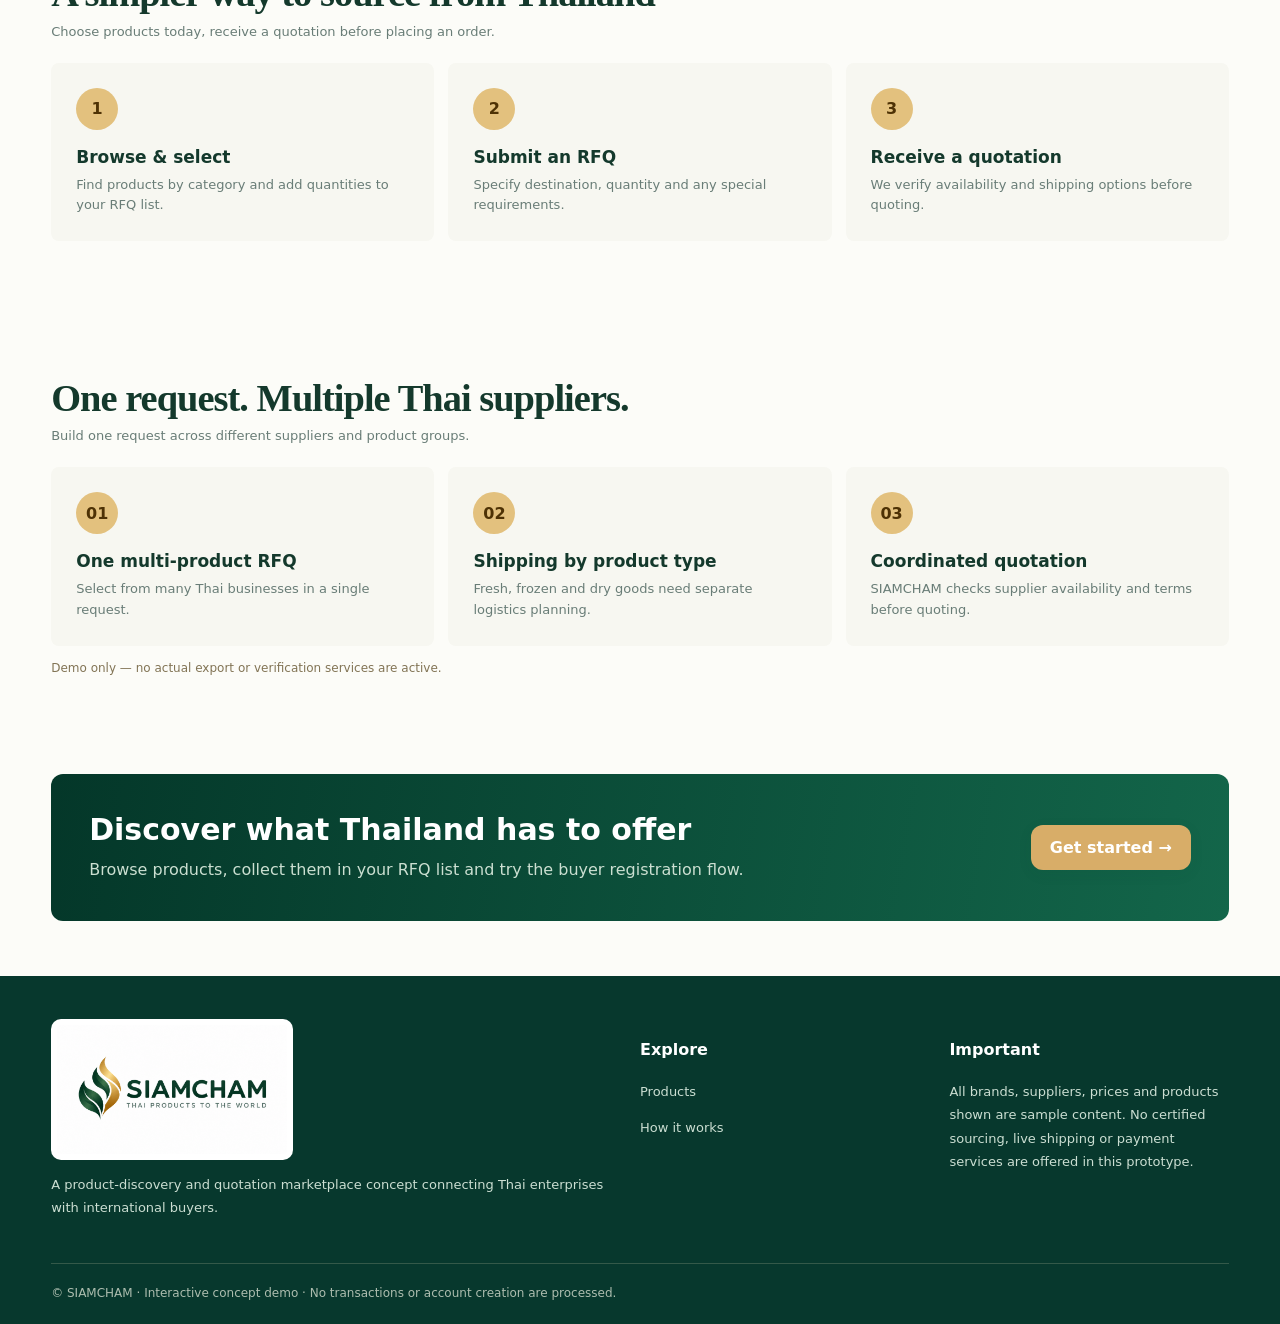
==== commit b2647fbb: "Finish buyer-only signup and renumber public marketplace cards" ====
--- a/index.html
+++ b/index.html
@@ -39,7 +39,7 @@
 <nav class="mobile-nav wrap" aria-label="Mobile navigation"><a href="#home" data-i="home"></a><a href="#categories" data-i="categories"></a><a href="#products" data-i="products"></a><a href="#how" data-i="how"></a><button type="button" onclick="openModal('cart')" data-i="request"></button></nav>
 <main><section class="hero photo-hero" id="home"><div class="hero-inner"><div><div class="eyebrow" data-i="eyebrow"></div><h1><span data-i="headline1"></span><span data-i="headline2"></span></h1><p data-i="heroDesc"></p><div class="hero-actions"><a class="btn" href="#products" data-i="explore"></a><button class="btn gold" onclick="openModal('cart')" data-i="request"></button></div><div class="pills"><span class="pill" data-i="trust1"></span><span class="pill" data-i="trust2"></span><span class="pill" data-i="trust3"></span></div></div><div class="hero-art" aria-hidden="true"><div class="hero-visual hero-landscape"></div><div class="hero-assortment"><span>THAI FOOD</span><span>RICE & GRAINS</span><span>WELLNESS</span><span>LIFESTYLE</span></div></div></div></section>
 <div class="trust"><div class="wrap trust-row"><div><b>✦</b><span data-i="trustLine1"></span></div><div><b>◈</b><span data-i="trustLine2"></span></div><div><b>✧</b><span data-i="trustLine3"></span></div></div></div>
-<div class="category-strip wrap"><span class="category-strip-label">EXPLORE THE COLLECTION</span><a href="#products" class="category-strip-link" data-i="explore"></a></div><section class="platform-intro wrap" id="about"><div class="platform-intro-head"><span class="section-overline">ABOUT SIAMCHAM</span><h2 data-i="platformTitle">One marketplace for products from Thailand</h2><p data-i="platformDesc">SIAMCHAM connects international buyers with Thai businesses. Discover products across categories, request prices for multiple items, and receive a coordinated quotation.</p></div><div class="platform-paths"><article><span class="path-symbol">01</span><h3 data-i="platformBuyer">For global buyers</h3><p data-i="platformBuyerDesc">Browse Thai products and submit one RFQ for items across multiple suppliers.</p><a href="#products" data-i="explore">Explore products</a></article><article><span class="path-symbol">03</span><h3 data-i="platformProcess">Sourcing & quotation</h3><p data-i="platformProcessDesc">SIAMCHAM coordinates supplier availability and shipping requirements before providing a quotation.</p><a href="#how" data-i="how">How it works</a></article></div></section><section id="categories" class="section wrap" aria-labelledby="categoryHeading"><div class="sec-head"><div><span class="section-overline">BROWSE BY CATEGORY</span><h2 id="categoryHeading" data-i="shopCategory"></h2><p data-i="categoryIntro"></p></div></div><div id="categoryGrid" class="categories"></div></section>
+<div class="category-strip wrap"><span class="category-strip-label">EXPLORE THE COLLECTION</span><a href="#products" class="category-strip-link" data-i="explore"></a></div><section class="platform-intro wrap" id="about"><div class="platform-intro-head"><span class="section-overline">ABOUT SIAMCHAM</span><h2 data-i="platformTitle">One marketplace for products from Thailand</h2><p data-i="platformDesc">SIAMCHAM connects international buyers with Thai businesses. Discover products across categories, request prices for multiple items, and receive a coordinated quotation.</p></div><div class="platform-paths"><article><span class="path-symbol">01</span><h3 data-i="platformBuyer">For global buyers</h3><p data-i="platformBuyerDesc">Browse Thai products and submit one RFQ for items across multiple suppliers.</p><a href="#products" data-i="explore">Explore products</a></article><article><span class="path-symbol">02</span><h3 data-i="platformProcess">Sourcing & quotation</h3><p data-i="platformProcessDesc">SIAMCHAM coordinates supplier availability and shipping requirements before providing a quotation.</p><a href="#how" data-i="how">How it works</a></article></div></section><section id="categories" class="section wrap" aria-labelledby="categoryHeading"><div class="sec-head"><div><span class="section-overline">BROWSE BY CATEGORY</span><h2 id="categoryHeading" data-i="shopCategory"></h2><p data-i="categoryIntro"></p></div></div><div id="categoryGrid" class="categories"></div></section>
 <section id="otop-spotlight" class="otop-spotlight wrap" aria-labelledby="otopTitle">
 <div class="otop-feature"><div class="otop-feature-content"><span class="otop-kicker">SIAMCHAM · THAI HERITAGE COLLECTION</span><span class="otop-small-label">OTOP &amp; COMMUNITY PRODUCTS</span><h2 id="otopTitle">Local Roots.<br><em>Global Reach.</em></h2><h3 data-otop="subtitle">ภูมิปัญญาไทย สู่สายตาคนทั่วโลก</h3><p data-otop="intro">ค้นพบงานฝีมือ สิ่งทอ สมุนไพร และผลิตภัณฑ์ชุมชนไทยจากหลากหลายท้องถิ่น เลือกสินค้าและส่งคำขอใบเสนอราคาได้ในที่เดียว</p><div class="otop-actions"><button type="button" class="otop-primary" onclick="exploreCollection('otop')" data-otop="browse">ดูสินค้า OTOP</button><button type="button" class="otop-secondary" onclick="openModal('cart')" data-otop="quote">ขอใบเสนอราคา</button></div><p class="otop-note" data-otop="disclaimer">รายการสินค้าเป็นตัวอย่าง ยังไม่ใช่การรับรองสถานะ OTOP ของผู้ผลิต</p></div><div class="otop-feature-visual" aria-hidden="true"><div class="otop-craft-photo"></div><span class="otop-visual-caption">THAI CRAFT · COMMUNITY · HERITAGE</span></div></div>
 <div class="otop-gallery-header"><div><span class="section-overline">OTOP SPOTLIGHT</span><h3 data-otop="collection">งานฝีมือและผลิตภัณฑ์ชุมชนไทย</h3><p data-otop="collectionDesc">เลือกดูสินค้าตัวอย่าง 4 ประเภท ก่อนส่งคำขอราคา</p></div><button class="otop-link" type="button" onclick="exploreCollection('otop')" data-otop="all">ดูสินค้า OTOP ทั้งหมด</button></div><div class="otop-gallery"><button type="button" onclick="exploreCollection('otop')" class="otop-gallery-card"><img src="https://images.unsplash.com/photo-1490312278390-ab64016e0aa9?auto=format&amp;fit=crop&amp;w=900&amp;q=82" loading="lazy" alt="Textiles and crafted lifestyle goods"><span data-otop="textiles">ผ้าทอและสิ่งทอไทย</span></button><button type="button" onclick="exploreCollection('otop')" class="otop-gallery-card"><img src="https://images.unsplash.com/photo-1490312278390-ab64016e0aa9?auto=format&amp;fit=crop&amp;w=900&amp;q=82" loading="lazy" alt="Community handmade crafts"><span data-otop="crafts">งานจักสานและหัตถกรรม</span></button><button type="button" onclick="exploreCollection('otop')" class="otop-gallery-card"><img src="https://images.unsplash.com/photo-1608248543803-ba4f8c70ae0b?auto=format&amp;fit=crop&amp;w=900&amp;q=82" loading="lazy" alt="Herbal and wellness products"><span data-otop="wellness">สมุนไพรและผลิตภัณฑ์สุขภาพ</span></button><button type="button" onclick="exploreCollection('otop')" class="otop-gallery-card"><img src="https://images.unsplash.com/photo-1542838132-92c53300491e?auto=format&amp;fit=crop&amp;w=900&amp;q=82" loading="lazy" alt="Traditional local foods"><span data-otop="foods">ขนมและอาหารชุมชน</span></button></div>
@@ -110,7 +110,7 @@
 function openModal(type,who){activeModal=type;regType='buyer';document.querySelector('#siteModal').classList.toggle('rfq-modal',type==='cart');document.querySelector('#modalKicker').hidden=type!=='cart';document.querySelector('#overlay').classList.add('open');document.body.style.overflow='hidden';document.querySelector('#modalTitle').textContent=t(type==='register'?'registerTitle':type==='cart'?'cartTitle':'moreInfo');if(type==='register')renderRegister();else if(type==='cart')renderCart()}
 function closeModal(){document.querySelector('#overlay').classList.remove('open');document.body.style.overflow='';document.querySelector('#siteModal').classList.remove('rfq-modal');activeModal=''}
 function field(label,type='text',req=true){return `<div class="field"><label>${t(label)}${req?' *':''}</label><input type="${type}" ${req?'required':''} placeholder="${t(label)}"></div>`}
-function renderRegister(){document.querySelector('#modalBody').innerHTML=`<form onsubmit="event.preventDefault();alert(t('signupMsg'))"><div class="formgrid">${field('fullname')}${field('email','email')}${field('password','password')}${field('company','text',false)}${field('country')}</div><div class="field"><label>${t('buyerType')}</label><select><option>${regType==='supplier'?t('supplier'):t('retail')}</option><option>${t('wholesaleBuyer')}</option><option>${t('importer')}</option><option>${t('restaurant')}</option></select></div><button class="btn" type="submit">${t('signup')}</button><p class="disclaimer">${t('signupMsg')}</p></form>`}
+function renderRegister(){document.querySelector('#modalBody').innerHTML=`<form onsubmit="event.preventDefault();alert(t('signupMsg'))"><div class="formgrid">${field('fullname')}${field('email','email')}${field('password','password')}${field('company','text',false)}${field('country')}</div><div class="field"><label>${t('buyerType')}</label><select><option>${t('retail')}</option><option>${t('wholesaleBuyer')}</option><option>${t('importer')}</option><option>${t('restaurant')}</option></select></div><button class="btn" type="submit">${t('signup')}</button><p class="disclaimer">${t('signupMsg')}</p></form>`}
 function renderCart(){const hasFresh=cart.some(c=>products.find(p=>p.id===c.id)?.cat==='fresh');const hasFrozen=cart.some(c=>products.find(p=>p.id===c.id)?.cat==='frozen');document.querySelector('#modalBody').innerHTML=cart.length?`<div class="rfq-body"><section class="rfq-left"><h3 class="rfq-section-title"><span class="rfq-step">01</span>${lang==='th'?'สินค้าที่ต้องการ':'Your selected products'}</h3>${cart.map(c=>{let p=products.find(p=>p.id===c.id);return `<div class="rfq-product-row"><img src="${img(p.img)}" alt=""><div><b>${name(p)}</b><small>${p.desc}</small></div><input aria-label="${t('quantity')}" type="number" min="1" max="100000" step="1" required value="${c.qty}" onchange="updateQty(${c.id},this.value)"><button class="close" aria-label="${t('delete')}" onclick="removeCart(${c.id})">×</button></div>`}).join('')}<div class="shipping-advice" role="note"><strong>${lang==='th'?'ข้อมูลการจัดส่ง':'Export logistics note'}</strong><div>${hasFrozen?(lang==='th'?'สินค้าแช่แข็งต้องตรวจสอบระบบควบคุมอุณหภูมิ ': 'Frozen products require cold-chain confirmation. '):''}${hasFresh?(lang==='th'?'ผลไม้สดต้องตรวจสอบฤดูกาลและการจัดส่ง ':'Fresh produce requires availability and shipping confirmation. '):''}${lang==='th'?'สินค้าแต่ละประเภทอาจต้องแยกค่าจัดส่ง':'Dry, fresh and frozen shipments may be quoted separately.'}</div></div><p class="rfq-note">${lang==='th'?'เพิ่มสินค้าจากหลายผู้ประกอบการในคำขอเดียว แล้วตรวจราคาเป็นรายการ':'Combine products from multiple suppliers into one inquiry. Shipping remains subject to confirmation.'}</p></section><section class="rfq-right"><h3 class="rfq-section-title"><span class="rfq-step">02</span>${lang==='th'?'รายละเอียดผู้ซื้อ':'Buyer & destination'}</h3><form onsubmit="submitRFQ(event)"><div class="formgrid">${field('contact')}${field('email','email')}${field('country')}</div><div class="field"><label for="requirements">${t('requirements')}</label><textarea id="requirements" maxlength="2000"></textarea></div><button class="btn rfq-submit" type="submit">${t('sendRFQ')} →</button><p class="disclaimer">${t('signupMsg')}</p></form></section></div>`:`<div class="empty">${t('cartEmpty')}<div style="margin-top:16px"><button class="btn" onclick="closeModal();document.querySelector('#products').scrollIntoView({behavior:'smooth'})">${t('continue')}</button></div></div>`}
 function updateQty(id,n){let a=cart.find(c=>c.id===id);const value=Number(n);if(a&&Number.isSafeInteger(value)&&value>=1&&value<=100000){a.qty=value;saveCart()}else{alert(lang==='th'?'กรุณาใส่จำนวนเต็ม 1–100,000':'Enter a whole-number quantity between 1 and 100,000');renderCart()}}function removeCart(id){cart=cart.filter(c=>c.id!==id);saveCart();renderCart()}
 function submitRFQ(e){e.preventDefault();if(!cart.length)return;const invalid=cart.some(x=>!Number.isSafeInteger(x.qty)||x.qty<1||x.qty>100000);if(invalid){alert('Invalid quantity');return}let inputs=[...e.target.querySelectorAll('input')];lastRFQ=`SIAMCHAM — DEMO RFQ\nContact: ${inputs[0].value}\nEmail: ${inputs[1].value}\nDestination: ${inputs[2].value}\n\n${cart.map(c=>{let p=products.find(p=>p.id===c.id);return `${p.en} — ${c.qty} (unit: ${p.desc})`}).join('\n')}\n\nNotes: ${document.querySelector('#requirements').value}\n\nDEMO ONLY — NOT SUBMITTED`;document.querySelector('#modalBody').innerHTML=`<p>${t('exportMsg')}</p><textarea style="width:100%;height:245px;border:1px solid var(--line);border-radius:12px;padding:13px" readonly>${lastRFQ}</textarea><p><button class="btn" onclick="copyRFQ()">${t('copy')}</button></p>`}
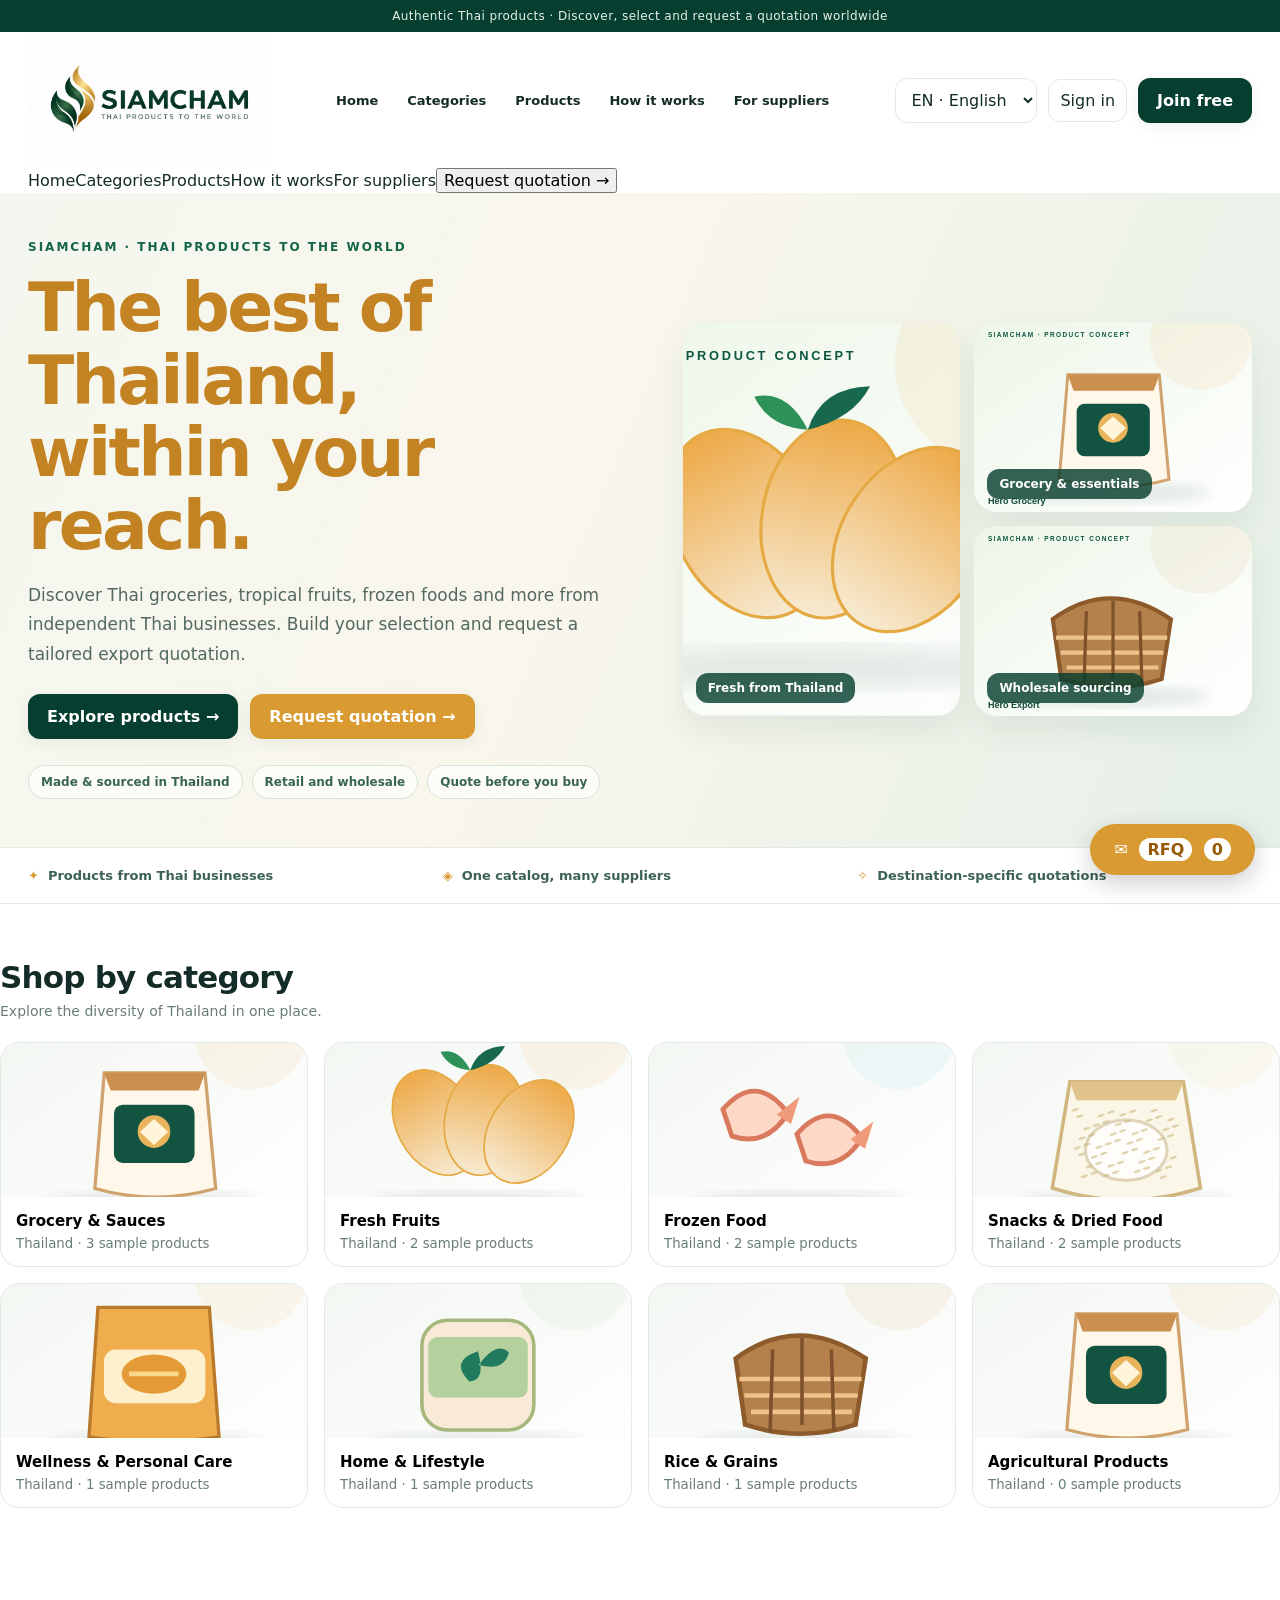
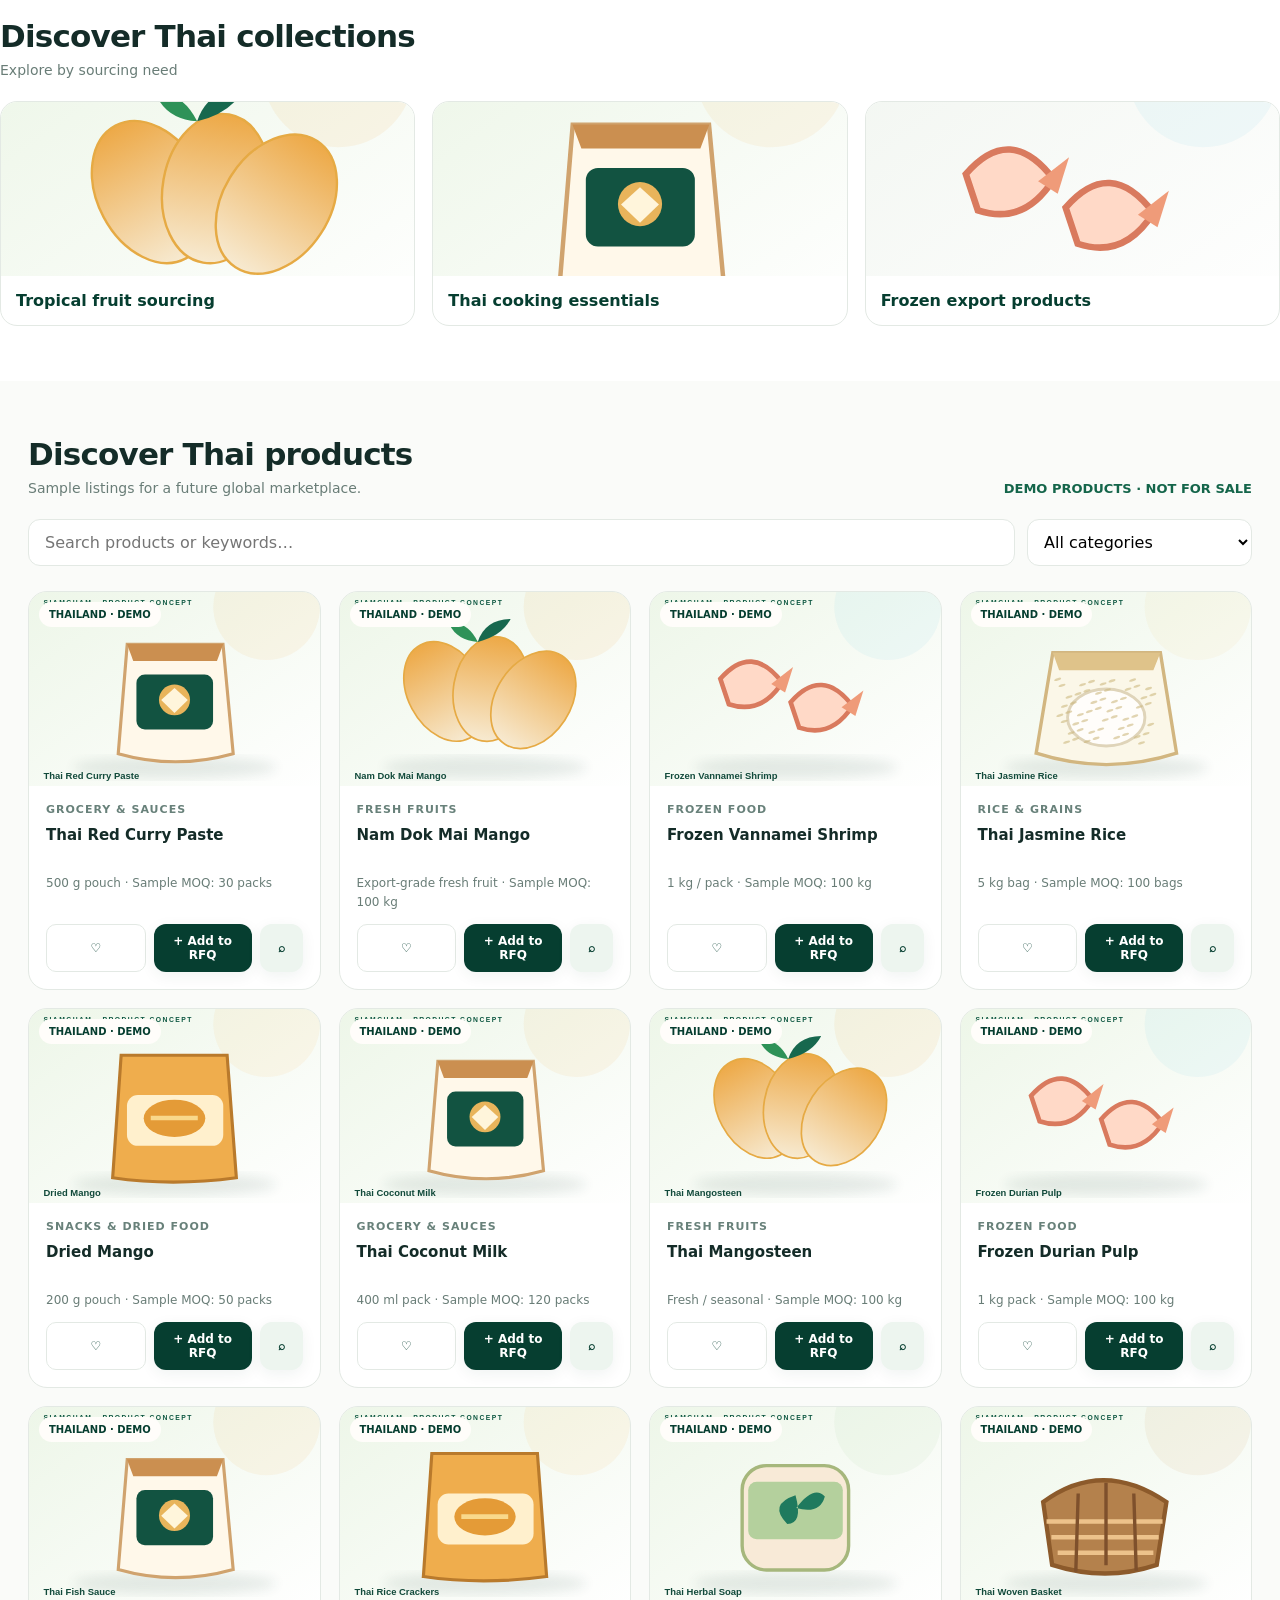
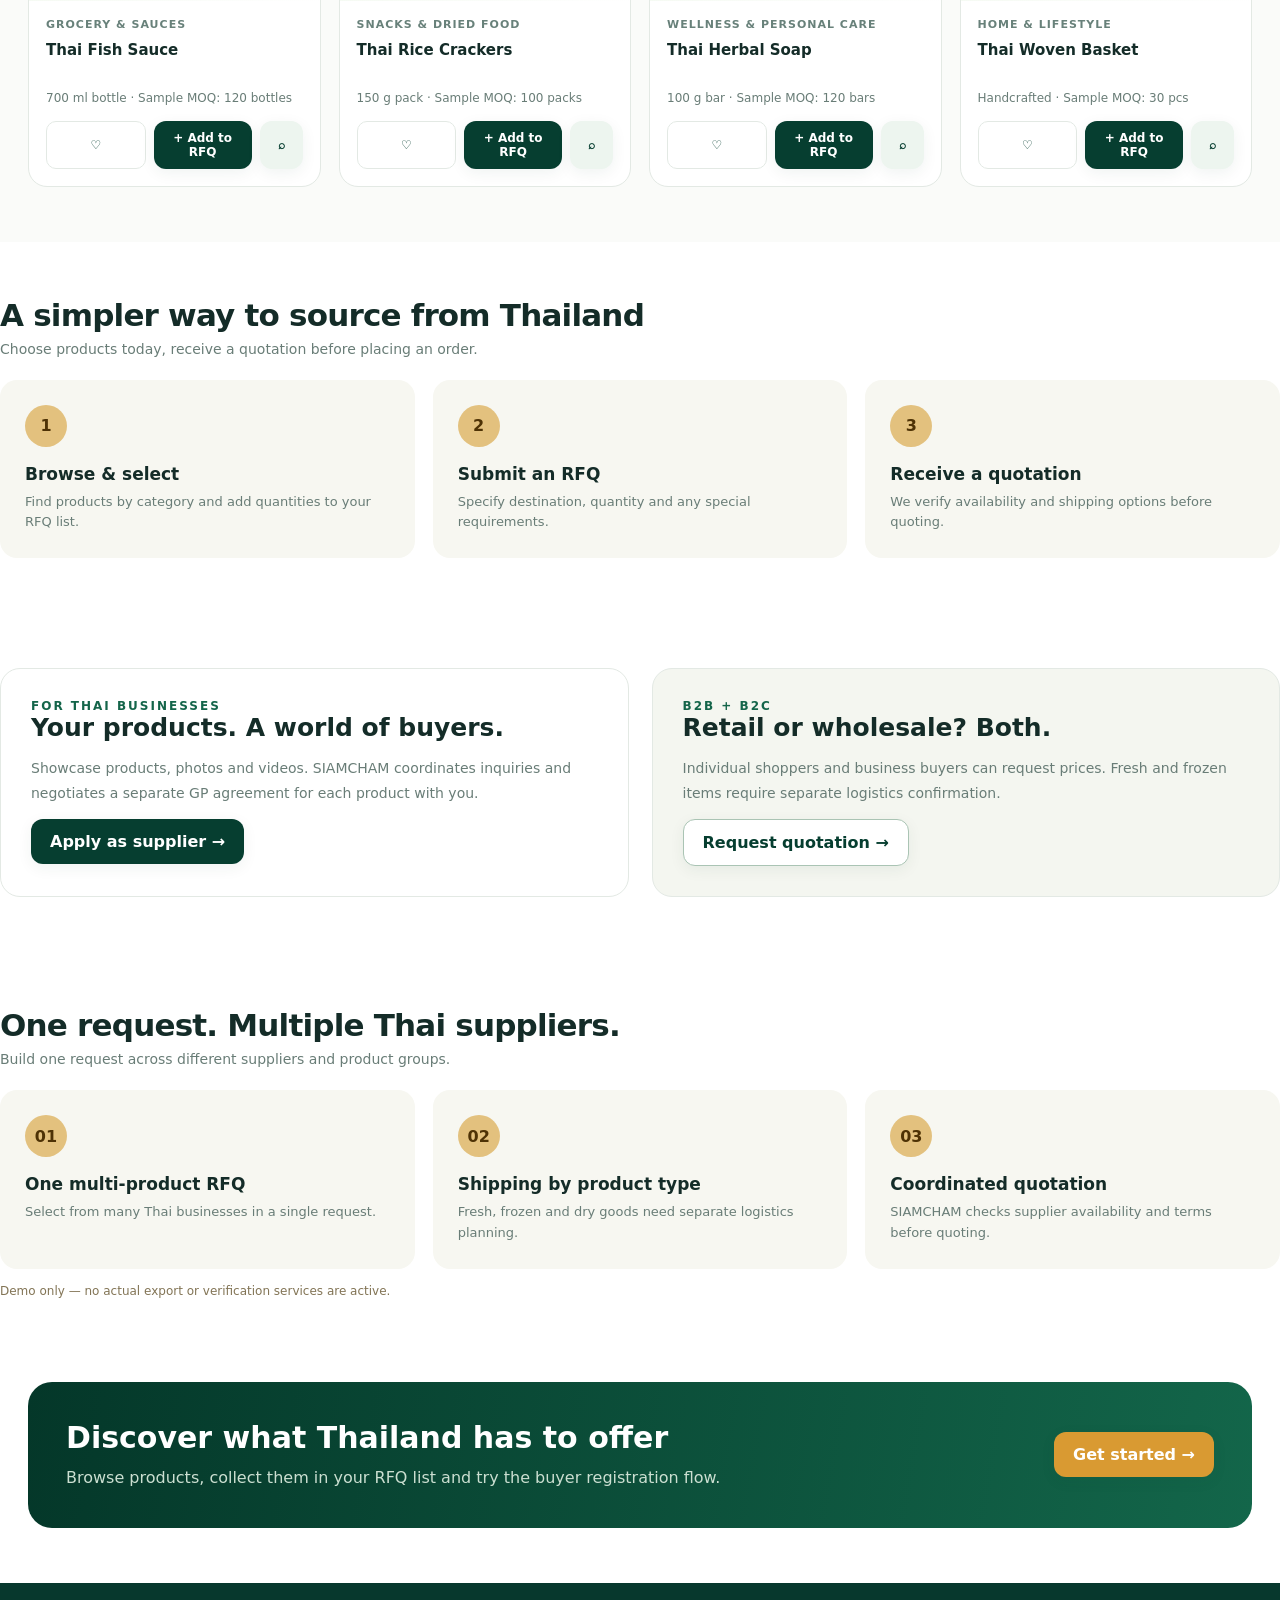
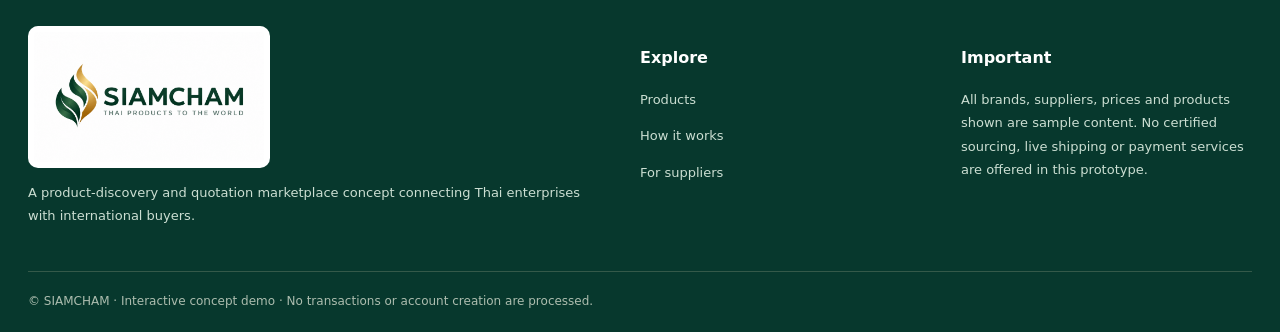
==== commit 23a1bdde: "Merge 0554c7e66eab1e0f4398077d6500aec3f0f96c2a into 2644af1898438df6ba51fcec247b5998b372f0a9" ====
--- a/index.html
+++ b/index.html
@@ -7,56 +7,22 @@
 html[dir=rtl] .mobile-nav{direction:rtl}
 img{image-rendering:auto;object-fit:cover} .photo img{width:100%;height:100%;object-fit:cover} .scene img{object-fit:cover}
 @media(max-width:700px){.logo{max-width:185px}}
-/* SIAMCHAM RFQ studio */
-.modal.rfq-modal{width:min(1020px,96vw);padding:0;border-radius:26px;overflow:auto;background:#fafbf8}
-.rfq-modal .head{background:#063e30;color:#fff;padding:26px 34px 24px;position:relative;align-items:flex-start}
-.rfq-modal .head h2{font-size:clamp(24px,3vw,35px);letter-spacing:-.8px;margin:8px 0 0}
-.rfq-modal .close{background:#ffffff24;color:#fff}
-.rfq-kicker{display:block;color:#d6af68;font-size:11px;font-weight:800;letter-spacing:2px}
-.rfq-body{display:grid;grid-template-columns:minmax(0,.85fr) minmax(0,1.15fr);gap:0}
-.rfq-left{padding:30px;background:#eff4eb;border-inline-end:1px solid #dbe4d9}
-.rfq-right{padding:30px 34px;background:#fff}
-.rfq-section-title{display:flex;align-items:center;gap:12px;margin:0 0 19px;font-size:16px;color:#123c30}
-.rfq-step{background:var(--gold);color:#fff;display:inline-grid;place-items:center;width:29px;height:29px;border-radius:50%;font-size:13px;flex-shrink:0}
-.rfq-product-row{display:grid;grid-template-columns:62px minmax(0,1fr) 72px 28px;gap:11px;align-items:center;padding:12px 0;border-bottom:1px solid #d8e3d9}
-.rfq-product-row img{width:62px;height:62px;object-fit:cover;border-radius:12px;background:#fff}
-.rfq-product-row b{font-size:13px;display:block;line-height:1.35}
-.rfq-product-row small{color:#698075;font-size:11px;line-height:1.35}
-.rfq-product-row input{width:72px;border:1px solid #d1dfd2;border-radius:10px;padding:9px}
-.rfq-product-row .close{font-size:19px;width:28px;height:28px}
-.rfq-modal .shipping-advice{margin-top:20px;background:#fff9eb;border-color:#ecdcbb;padding:16px;font-size:12px}
-.rfq-modal .formgrid{margin-top:0!important}
-.rfq-modal .field label{font-size:12px}
-.rfq-modal .field input,.rfq-modal .field textarea{background:#fcfdfb;padding:13px}
-.rfq-modal .field textarea{min-height:100px}
-.rfq-modal .rfq-submit{width:100%;padding:16px;font-size:15px;margin-top:8px}
-.rfq-modal .disclaimer{margin:12px 0 0;font-size:11px}
-.rfq-note{font-size:12px;color:#547064;line-height:1.65;margin-top:12px}
-html[dir=rtl] .rfq-modal .head{text-align:right}
-@media(max-width:780px){.modal.rfq-modal{width:100%;max-height:94vh}.rfq-body{grid-template-columns:1fr}.rfq-left,.rfq-right{padding:22px}.rfq-modal .head{padding:22px}.rfq-product-row{grid-template-columns:54px minmax(0,1fr) 66px 28px;gap:8px}.rfq-product-row img{width:54px;height:54px}}
-</style><link rel="stylesheet" href="assets/siamcham-v3.css"></head><body>
-<div class="top" data-i="announcement"></div><header class="wrap nav premium-header"><a href="#home"><img class="logo" src="assets/siamcham-logo.png" alt="SIAMCHAM — THAI PRODUCTS TO THE WORLD"></a><div class="global-search"><input aria-label="Search Thai products" data-placeholder="search" id="globalSearch" oninput="syncSearch(this.value)" onkeydown="if(event.key==='Enter')document.querySelector('#products').scrollIntoView({behavior:'smooth'})"><button type="button" onclick="document.querySelector('#products').scrollIntoView({behavior:'smooth'})" aria-label="Search products">⌕</button></div><nav class="navlinks" aria-label="Main navigation"><a href="#home" data-i="home"></a><a href="#categories" data-i="categories"></a><a href="#products" data-i="products"></a><a href="#how" data-i="how"></a></nav><div class="navright"><button class="wishlist-shortcut" onclick="showSaved()" aria-label="Saved products" title="Saved products">♡ <span id="savedCount">0</span></button><button class="header-rfq" onclick="openModal('cart')" aria-label="Open RFQ list">RFQ <span id="headerCartCount">0</span></button><select id="language" class="lang" aria-label="Language" onchange="setLanguage(this.value)"><option value="en">EN · English</option><option value="th">TH · ไทย</option><option value="zh">中文</option><option value="ja">日本語</option><option value="ms">BM · Melayu</option><option value="ar">العربية</option></select><button class="subtle" onclick="openModal('register')" data-i="signin"></button><button class="btn" onclick="openModal('register')" data-i="register"></button></div></header>
-<nav class="mobile-nav wrap" aria-label="Mobile navigation"><a href="#home" data-i="home"></a><a href="#categories" data-i="categories"></a><a href="#products" data-i="products"></a><a href="#how" data-i="how"></a><button type="button" onclick="openModal('cart')" data-i="request"></button></nav>
-<main><section class="hero photo-hero" id="home"><div class="hero-inner"><div><div class="eyebrow" data-i="eyebrow"></div><h1><span data-i="headline1"></span><span data-i="headline2"></span></h1><p data-i="heroDesc"></p><div class="hero-actions"><a class="btn" href="#products" data-i="explore"></a><button class="btn gold" onclick="openModal('cart')" data-i="request"></button></div><div class="pills"><span class="pill" data-i="trust1"></span><span class="pill" data-i="trust2"></span><span class="pill" data-i="trust3"></span></div></div><div class="hero-art" aria-hidden="true"><div class="hero-visual hero-landscape"></div><div class="hero-assortment"><span>THAI FOOD</span><span>RICE & GRAINS</span><span>WELLNESS</span><span>LIFESTYLE</span></div></div></div></section>
+</style></head><body>
+<div class="top" data-i="announcement"></div><header class="wrap nav"><a href="#home"><img class="logo" src="assets/siamcham-logo.png" alt="SIAMCHAM — THAI PRODUCTS TO THE WORLD"></a><nav class="navlinks" aria-label="Main navigation"><a href="#home" data-i="home"></a><a href="#categories" data-i="categories"></a><a href="#products" data-i="products"></a><a href="#how" data-i="how"></a><a href="#suppliers" data-i="suppliers"></a></nav><div class="navright"><select id="language" class="lang" aria-label="Language" onchange="setLanguage(this.value)"><option value="en">EN · English</option><option value="th">TH · ไทย</option><option value="zh">中文</option><option value="ja">日本語</option><option value="ms">BM · Melayu</option><option value="ar">العربية</option></select><button class="subtle" onclick="openModal('register')" data-i="signin"></button><button class="btn" onclick="openModal('register')" data-i="register"></button></div></header>
+<nav class="mobile-nav wrap" aria-label="Mobile navigation"><a href="#home" data-i="home"></a><a href="#categories" data-i="categories"></a><a href="#products" data-i="products"></a><a href="#how" data-i="how"></a><a href="#suppliers" data-i="suppliers"></a><button type="button" onclick="openModal('cart')" data-i="request"></button></nav>
+<main><section class="hero" id="home"><div class="hero-inner"><div><div class="eyebrow" data-i="eyebrow"></div><h1><span data-i="headline1"></span><br><span data-i="headline2"></span></h1><p data-i="heroDesc"></p><div class="hero-actions"><a class="btn" href="#products" data-i="explore"></a><button class="btn gold" onclick="openModal('cart')" data-i="request"></button></div><div class="pills"><span class="pill" data-i="trust1"></span><span class="pill" data-i="trust2"></span><span class="pill" data-i="trust3"></span></div></div><div class="scene"><figure><img src="assets/hero-fruits.svg" alt="Tropical produce"><figcaption data-i="fresh"></figcaption></figure><figure><img src="assets/hero-grocery.svg" alt="Thai cooking"><figcaption data-i="grocery"></figcaption></figure><figure><img src="assets/hero-export.svg" alt="Grocery products"><figcaption data-i="wholesale"></figcaption></figure></div></div></section>
 <div class="trust"><div class="wrap trust-row"><div><b>✦</b><span data-i="trustLine1"></span></div><div><b>◈</b><span data-i="trustLine2"></span></div><div><b>✧</b><span data-i="trustLine3"></span></div></div></div>
-<div class="category-strip wrap"><span class="category-strip-label">EXPLORE THE COLLECTION</span><a href="#products" class="category-strip-link" data-i="explore"></a></div><section class="platform-intro wrap" id="about"><div class="platform-intro-head"><span class="section-overline">ABOUT SIAMCHAM</span><h2 data-i="platformTitle">One marketplace for products from Thailand</h2><p data-i="platformDesc">SIAMCHAM connects international buyers with Thai businesses. Discover products across categories, request prices for multiple items, and receive a coordinated quotation.</p></div><div class="platform-paths"><article><span class="path-symbol">01</span><h3 data-i="platformBuyer">For global buyers</h3><p data-i="platformBuyerDesc">Browse Thai products and submit one RFQ for items across multiple suppliers.</p><a href="#products" data-i="explore">Explore products</a></article><article><span class="path-symbol">02</span><h3 data-i="platformProcess">Sourcing & quotation</h3><p data-i="platformProcessDesc">SIAMCHAM coordinates supplier availability and shipping requirements before providing a quotation.</p><a href="#how" data-i="how">How it works</a></article></div></section><section id="categories" class="section wrap" aria-labelledby="categoryHeading"><div class="sec-head"><div><span class="section-overline">BROWSE BY CATEGORY</span><h2 id="categoryHeading" data-i="shopCategory"></h2><p data-i="categoryIntro"></p></div></div><div id="categoryGrid" class="categories"></div></section>
-<section id="otop-spotlight" class="otop-spotlight wrap" aria-labelledby="otopTitle">
-<div class="otop-feature"><div class="otop-feature-content"><span class="otop-kicker">SIAMCHAM · THAI HERITAGE COLLECTION</span><span class="otop-small-label">OTOP &amp; COMMUNITY PRODUCTS</span><h2 id="otopTitle">Local Roots.<br><em>Global Reach.</em></h2><h3 data-otop="subtitle">ภูมิปัญญาไทย สู่สายตาคนทั่วโลก</h3><p data-otop="intro">ค้นพบงานฝีมือ สิ่งทอ สมุนไพร และผลิตภัณฑ์ชุมชนไทยจากหลากหลายท้องถิ่น เลือกสินค้าและส่งคำขอใบเสนอราคาได้ในที่เดียว</p><div class="otop-actions"><button type="button" class="otop-primary" onclick="exploreCollection('otop')" data-otop="browse">ดูสินค้า OTOP</button><button type="button" class="otop-secondary" onclick="openModal('cart')" data-otop="quote">ขอใบเสนอราคา</button></div><p class="otop-note" data-otop="disclaimer">รายการสินค้าเป็นตัวอย่าง ยังไม่ใช่การรับรองสถานะ OTOP ของผู้ผลิต</p></div><div class="otop-feature-visual" aria-hidden="true"><div class="otop-craft-photo"></div><span class="otop-visual-caption">THAI CRAFT · COMMUNITY · HERITAGE</span></div></div>
-<div class="otop-gallery-header"><div><span class="section-overline">OTOP SPOTLIGHT</span><h3 data-otop="collection">งานฝีมือและผลิตภัณฑ์ชุมชนไทย</h3><p data-otop="collectionDesc">เลือกดูสินค้าตัวอย่าง 4 ประเภท ก่อนส่งคำขอราคา</p></div><button class="otop-link" type="button" onclick="exploreCollection('otop')" data-otop="all">ดูสินค้า OTOP ทั้งหมด</button></div><div class="otop-gallery"><button type="button" onclick="exploreCollection('otop')" class="otop-gallery-card"><img src="https://images.unsplash.com/photo-1490312278390-ab64016e0aa9?auto=format&amp;fit=crop&amp;w=900&amp;q=82" loading="lazy" alt="Textiles and crafted lifestyle goods"><span data-otop="textiles">ผ้าทอและสิ่งทอไทย</span></button><button type="button" onclick="exploreCollection('otop')" class="otop-gallery-card"><img src="https://images.unsplash.com/photo-1490312278390-ab64016e0aa9?auto=format&amp;fit=crop&amp;w=900&amp;q=82" loading="lazy" alt="Community handmade crafts"><span data-otop="crafts">งานจักสานและหัตถกรรม</span></button><button type="button" onclick="exploreCollection('otop')" class="otop-gallery-card"><img src="https://images.unsplash.com/photo-1608248543803-ba4f8c70ae0b?auto=format&amp;fit=crop&amp;w=900&amp;q=82" loading="lazy" alt="Herbal and wellness products"><span data-otop="wellness">สมุนไพรและผลิตภัณฑ์สุขภาพ</span></button><button type="button" onclick="exploreCollection('otop')" class="otop-gallery-card"><img src="https://images.unsplash.com/photo-1542838132-92c53300491e?auto=format&amp;fit=crop&amp;w=900&amp;q=82" loading="lazy" alt="Traditional local foods"><span data-otop="foods">ขนมและอาหารชุมชน</span></button></div>
-</section>
-<section class="section wrap" id="discover"><div class="sec-head"><div><span class="section-overline">THAILAND · CURATED COLLECTIONS</span><h2 data-i="discoverTitle">Discover Thai collections</h2><p data-i="discoverDesc">Explore products grouped around what you want to source.</p></div></div><div class="collection-grid"><button class="collection" onclick="exploreCollection('fresh')"><img src="assets/hero-fruits.svg" alt="Thai tropical fruits"><strong data-i="discoverFresh">Tropical fruit sourcing</strong></button><button class="collection" onclick="exploreCollection('grocery')"><img src="assets/hero-grocery.svg" alt="Thai grocery assortment"><strong data-i="discoverGrocery">Thai cooking essentials</strong></button><button class="collection" onclick="exploreCollection('frozen')"><img src="assets/category-3.svg" alt="Frozen Thai foods"><strong data-i="discoverFrozen">Frozen export products</strong></button></div></section>
-<section class="wrap promotional-trio" aria-label="Explore SIAMCHAM"><article class="promo-card promo-fruit"><img src="https://images.unsplash.com/photo-1553279768-865429fa0078?auto=format&fit=crop&w=1200&q=90" alt="Thai tropical fruits"><div class="promo-copy"><span>FEATURED COLLECTION</span><h2 data-i="promoFruitTitle">Thai fruits & seasonal harvests</h2><p data-i="promoFruitDesc">Discover tropical products and request availability for your destination.</p><button type="button" class="btn" onclick="exploreCollection('fresh')" data-i="promoBrowse">Explore collection</button></div></article><article class="promo-card promo-export"><img src="https://images.unsplash.com/photo-1578575437130-527eed3abbec?auto=format&fit=crop&w=1100&q=90" alt="Container port"><div class="promo-copy"><span>EXPORT DESK</span><h2 data-i="promoExportTitle">From Thailand to your market</h2><p data-i="promoExportDesc">One inquiry with product-specific shipping coordination.</p><a class="btn" href="#how" data-i="promoLearn">How it works</a></div></article></section>
-<section id="products" class="section catalog" aria-labelledby="productsHeading"><div class="wrap"><div class="sec-head"><div><span class="section-overline">CURATED FROM THAILAND</span><h2 id="productsHeading" data-i="featured"></h2><p data-i="featuredIntro"></p></div><span class="small-link" data-i="demo"></span></div><div class="toolbar"><input id="search" class="search" data-placeholder="search" oninput="renderProducts()"><select id="filter" class="select" onchange="renderProducts()"></select></div><div id="productGrid" class="products"></div></div></section>
-<section class="wrap trust-explainer" id="siamcham-services"><div class="trust-explainer-head"><span class="section-overline">WHY SOURCE WITH SIAMCHAM</span><h2>สินค้าไทยจากหลายผู้ผลิต ในคำขอราคาเดียว</h2><p>SIAMCHAM เป็นแพลตฟอร์มค้นหาสินค้าและประสานใบเสนอราคา ไม่ใช่ผู้ถือสต็อกสินค้าทุกชิ้น</p></div><div class="trust-explainer-grid"><article><span>01</span><h3>เลือกสินค้าจากหลายหมวด</h3><p>อาหารไทย สินค้า OTOP งานฝีมือ สินค้าสุขภาพ และของใช้</p></article><article><span>02</span><h3>รวมรายการเพื่อขอราคา</h3><p>เพิ่มสินค้าหลายรายการลง RFQ พร้อมจำนวนและประเทศปลายทาง</p></article><article><span>03</span><h3>ตรวจสอบกับผู้ประกอบการ</h3><p>ยืนยันข้อมูลสินค้า จำนวนขั้นต่ำ ความพร้อม และเงื่อนไขที่เกี่ยวข้อง</p></article><article><span>04</span><h3>รับใบเสนอราคาที่เหมาะสม</h3><p>ประสานต้นทุนและการจัดส่งตามประเภทสินค้าและปลายทาง</p></article></div><p class="trust-explainer-note">การตรวจสอบผู้ผลิต สถานะ OTOP และความพร้อมส่งออกจะแสดงตามหลักฐานจริงเท่านั้น</p></section>
+<section id="categories" class="section wrap"><div class="sec-head"><div><h2 data-i="shopCategory"></h2><p data-i="categoryIntro"></p></div></div><div id="categoryGrid" class="categories"></div></section>
+<section class="section wrap" id="discover"><div class="sec-head"><div><h2 data-i="discoverTitle">Discover Thai collections</h2><p data-i="discoverDesc">Explore products grouped around what you want to source.</p></div></div><div class="collection-grid"><button class="collection" onclick="exploreCollection('fresh')"><img src="assets/hero-fruits.svg" alt="Thai tropical fruits"><strong data-i="discoverFresh">Tropical fruit sourcing</strong></button><button class="collection" onclick="exploreCollection('grocery')"><img src="assets/hero-grocery.svg" alt="Thai grocery assortment"><strong data-i="discoverGrocery">Thai cooking essentials</strong></button><button class="collection" onclick="exploreCollection('frozen')"><img src="assets/category-3.svg" alt="Frozen Thai foods"><strong data-i="discoverFrozen">Frozen export products</strong></button></div></section>
+<section id="products" class="section catalog"><div class="wrap"><div class="sec-head"><div><h2 data-i="featured"></h2><p data-i="featuredIntro"></p></div><span class="small-link" data-i="demo"></span></div><div class="toolbar"><input id="search" class="search" data-placeholder="search" oninput="renderProducts()"><select id="filter" class="select" onchange="renderProducts()"></select></div><div id="productGrid" class="products"></div></div></section>
 <section class="section wrap" id="how"><div class="sec-head"><div><h2 data-i="howTitle"></h2><p data-i="howSub"></p></div></div><div class="steps"><div class="step"><span class="n">1</span><h3 data-i="step1"></h3><p data-i="step1d"></p></div><div class="step"><span class="n">2</span><h3 data-i="step2"></h3><p data-i="step2d"></p></div><div class="step"><span class="n">3</span><h3 data-i="step3"></h3><p data-i="step3d"></p></div></div></section>
-
+<section class="section wrap" id="suppliers"><div class="two-col"><div class="panel"><div class="eyebrow" data-i="sellerEyebrow"></div><h3 data-i="sellerTitle"></h3><p data-i="sellerDesc"></p><button class="btn" onclick="openModal('register','supplier')" data-i="beSupplier"></button></div><div class="panel" style="background:#f4f6f0"><div class="eyebrow">B2B + B2C</div><h3 data-i="buyerTitle"></h3><p data-i="buyerDesc"></p><button class="btn outline" onclick="openModal('cart')" data-i="request"></button></div></div></section>
 <section class="section wrap" id="why-siamcham"><div class="sec-head"><div><h2 data-i="distinctTitle">One request, more possibilities</h2><p data-i="distinctIntro">Choose products across categories and get a coordinated quote.</p></div></div><div class="steps"><div class="step"><span class="n">01</span><h3 data-i="distinctOne">One multi-product RFQ</h3><p data-i="distinctOneDesc">Send one request covering products from multiple Thai businesses.</p></div><div class="step"><span class="n">02</span><h3 data-i="distinctTwo">Shipping by product type</h3><p data-i="distinctTwoDesc">Fresh, frozen and dry goods need different logistics arrangements.</p></div><div class="step"><span class="n">03</span><h3 data-i="distinctThree">Quote coordinated by SIAMCHAM</h3><p data-i="distinctThreeDesc">Our team confirms availability, terms and suppliers before quoting.</p></div></div><p class="disclaimer" data-i="distinctNotice">Concept demo — no supplier verification, customs clearance or delivery service is active.</p></section>
 <div class="wrap"><div class="cta"><div><h2 data-i="ctaTitle"></h2><p data-i="ctaDesc"></p></div><button class="btn gold" onclick="openModal('register')" data-i="getStarted"></button></div></div></main>
-<footer class="footer"><div class="wrap"><div class="cols"><div><img class="logo" src="assets/siamcham-logo.png" alt="SIAMCHAM" style="background:white;border-radius:10px;padding:6px"><p data-i="footerDesc"></p></div><div><h4 data-i="links"></h4><p><a href="#products" data-i="products"></a></p><p><a href="#how" data-i="how"></a></p><p></p></div><div><h4 data-i="noticeTitle"></h4><p data-i="notice"></p></div></div><div class="copyright">© SIAMCHAM · Interactive concept demo · No transactions or account creation are processed.</div></div></footer>
-<button class="floatcart" onclick="openModal('cart')">✉ <span data-i="rfq"></span> <span id="cartCount">0</span></button><div class="overlay" id="overlay" role="dialog" aria-modal="true"><div class="modal" id="siteModal"><div class="head"><div><span class="rfq-kicker" id="modalKicker" hidden>SIAMCHAM · EXPORT DESK</span><h2 id="modalTitle"></h2></div><button class="close" onclick="closeModal()" aria-label="Close">×</button></div><div id="modalBody"></div></div></div>
+<footer class="footer"><div class="wrap"><div class="cols"><div><img class="logo" src="assets/siamcham-logo.png" alt="SIAMCHAM" style="background:white;border-radius:10px;padding:6px"><p data-i="footerDesc"></p></div><div><h4 data-i="links"></h4><p><a href="#products" data-i="products"></a></p><p><a href="#how" data-i="how"></a></p><p><a href="#suppliers" data-i="suppliers"></a></p></div><div><h4 data-i="noticeTitle"></h4><p data-i="notice"></p></div></div><div class="copyright">© SIAMCHAM · Interactive concept demo · No transactions or account creation are processed.</div></div></footer>
+<button class="floatcart" onclick="openModal('cart')">✉ <span data-i="rfq"></span> <span id="cartCount">0</span></button><div class="overlay" id="overlay" role="dialog" aria-modal="true"><div class="modal"><div class="head"><h2 id="modalTitle"></h2><button class="close" onclick="closeModal()" aria-label="Close">×</button></div><div id="modalBody"></div></div></div>
 <script>
-const otopCopy={th:{subtitle:'ภูมิปัญญาไทย สู่สายตาคนทั่วโลก',intro:'ค้นพบงานฝีมือ สิ่งทอ สมุนไพร และผลิตภัณฑ์ชุมชนไทยจากหลากหลายท้องถิ่น เลือกสินค้าและส่งคำขอใบเสนอราคาได้ในที่เดียว',browse:'ดูสินค้า OTOP',quote:'ขอใบเสนอราคา',disclaimer:'รายการสินค้าเป็นตัวอย่าง ยังไม่ใช่การรับรองสถานะ OTOP ของผู้ผลิต',collection:'งานฝีมือและผลิตภัณฑ์ชุมชนไทย',collectionDesc:'เลือกดูสินค้าตัวอย่าง 4 ประเภท ก่อนส่งคำขอราคา',all:'ดูสินค้า OTOP ทั้งหมด',textiles:'ผ้าทอและสิ่งทอไทย',crafts:'งานจักสานและหัตถกรรม',wellness:'สมุนไพรและผลิตภัณฑ์สุขภาพ',foods:'ขนมและอาหารชุมชน'},en:{subtitle:'Thai Heritage, Global Opportunities',intro:'Discover Thai community crafts, textiles, herbal wellness and local specialties. Explore example products and request a quotation in one place.',browse:'Explore OTOP Products',quote:'Request a Quotation',disclaimer:'Illustrative listings only; OTOP certification has not been verified.',collection:'Thai Crafts & Community Products',collectionDesc:'Explore four product groups before requesting a quote.',all:'View all OTOP products',textiles:'Thai Textiles & Fabrics',crafts:'Handcrafted Homeware',wellness:'Herbal & Wellness',foods:'Community Food & Snacks'},zh:{subtitle:'泰国传统工艺，走向全球',intro:'探索泰国社区的纺织品、手工艺、草本产品和特色食品，并统一询价。',browse:'浏览 OTOP 产品',quote:'请求报价',disclaimer:'仅为示例商品；未核实 OTOP 认证。',collection:'泰国社区特色产品',collectionDesc:'探索四大产品类别',all:'查看全部 OTOP 产品',textiles:'泰国纺织品',crafts:'手工家居用品',wellness:'草本与健康',foods:'社区食品及零食'},ja:{subtitle:'タイの伝統を世界へ',intro:'タイの地域で作られる織物、工芸品、ハーブ製品、食品を探し、まとめて見積りを依頼できます。',browse:'OTOP商品を見る',quote:'見積りを依頼',disclaimer:'商品は例示です。OTOP認証は未確認です。',collection:'タイの地域工芸品',collectionDesc:'4つのカテゴリーを探す',all:'OTOP商品をすべて見る',textiles:'タイの織物',crafts:'手工芸・生活雑貨',wellness:'ハーブ・健康',foods:'地域の食品'},ms:{subtitle:'Warisan Thai ke Seluruh Dunia',intro:'Terokai tekstil, kraftangan, herba dan makanan komuniti Thailand serta minta sebut harga.',browse:'Terokai Produk OTOP',quote:'Minta Sebut Harga',disclaimer:'Produk contoh sahaja; pensijilan OTOP belum disahkan.',collection:'Kraf & Produk Komuniti Thai',collectionDesc:'Empat kategori produk contoh',all:'Semua Produk OTOP',textiles:'Tekstil Thai',crafts:'Kraftangan',wellness:'Herba & Penjagaan Diri',foods:'Makanan Komuniti'},ar:{subtitle:'التراث التايلاندي إلى العالم',intro:'اكتشف المنسوجات والحرف والأعشاب والأطعمة المحلية من المجتمعات التايلاندية واطلب عرض سعر موحداً.',browse:'استكشف منتجات OTOP',quote:'اطلب عرض سعر',disclaimer:'المنتجات للعرض فقط؛ لم يتم التحقق من شهادة OTOP.',collection:'حرف ومنتجات المجتمعات التايلاندية',collectionDesc:'تصفح أربع فئات من المنتجات',all:'كل منتجات OTOP',textiles:'منسوجات تايلاندية',crafts:'حرف يدوية',wellness:'أعشاب وعناية',foods:'أطعمة محلية'}};function localizeOtop(l){const d=otopCopy[l]||otopCopy.en;document.querySelectorAll('[data-otop]').forEach(el=>{el.textContent=d[el.dataset.otop]||''})};
-const marketplaceCopy={en:['Thailand’s products. One global marketplace.','Discover Thai food, groceries, wellness, home goods and more. Choose from multiple Thai businesses and request one coordinated quotation.','One marketplace for products from Thailand','SIAMCHAM connects international buyers with Thai businesses. Explore categories, select items and ask for a coordinated export quotation.','For global buyers','Explore Thai products from different businesses in one place.','For Thai suppliers','Introduce your products to buyers overseas and manage inquiries.','Sourcing & quotation','SIAMCHAM confirms availability and export requirements before preparing quotations.'],th:['สินค้าไทยสู่ตลาดโลก ในแพลตฟอร์มเดียว','ค้นหาสินค้าไทยหลายหมวดจากผู้ประกอบการหลากหลายราย และส่งคำขอราคาในที่เดียว','ศูนย์รวมสินค้าไทยสำหรับผู้ซื้อทั่วโลก','SIAMCHAM เชื่อมผู้ซื้อจากทั่วโลกกับผู้ประกอบการไทย ให้ค้นหา เลือกสินค้า และขอใบเสนอราคาผ่านแพลตฟอร์มเดียว','สำหรับผู้ซื้อทั่วโลก','เลือกสินค้าจากผู้ประกอบการไทยหลายรายได้ในที่เดียว','สำหรับผู้ประกอบการไทย','นำเสนอสินค้าไทยและรับคำขอจากผู้ซื้อต่างประเทศ','ประสานการจัดหาและเสนอราคา','SIAMCHAM ตรวจสอบความพร้อมสินค้าและเงื่อนไขส่งออกก่อนจัดทำใบเสนอราคา'],zh:['泰国产品，连接全球市场','发现泰国食品、日用品、美妆及家居产品，并统一提交询价','泰国产品的全球采购平台','连接全球买家与泰国企业，集中选品与询价','面向全球买家','一站式浏览多家泰国企业的产品','面向泰国供应商','向海外买家展示您的产品','采购与报价协调','报价前确认供应情况和出口条件'],ja:['タイの商品を世界へ、一つの市場で','食品や日用品、美容・生活用品などを探し、まとめて見積依頼','タイの商品を世界につなぐ市場','世界の購入者とタイ企業をつなぐ商品検索・見積プラットフォーム','海外の購入者へ','複数のタイ企業の商品をまとめて探せます','タイ企業へ','海外の購入者に商品を紹介','調達と見積調整','供給状況や輸出条件を確認して見積を作成'],ms:['Produk Thailand ke pasaran dunia','Terokai makanan, barangan runcit, penjagaan diri dan produk rumah serta minta satu sebut harga','Satu pasaran untuk produk Thailand','Menghubungkan pembeli global dengan perniagaan Thailand','Untuk pembeli global','Terokai produk daripada pelbagai pembekal Thai','Untuk pembekal Thai','Pamerkan produk kepada pembeli luar negara','Penyelarasan sumber dan harga','Kami menyemak bekalan dan keperluan eksport sebelum sebut harga'],ar:['المنتجات التايلاندية إلى الأسواق العالمية','اكتشف الأغذية والمنتجات المنزلية والتجميل من شركات تايلاندية واطلب عرض سعر موحد','سوق عالمي للمنتجات التايلاندية','نربط المشترين حول العالم بالشركات التايلاندية عبر اكتشاف المنتجات وطلب الأسعار','للمشترين حول العالم','اكتشف منتجات من موردين تايلانديين متنوعين','للموردين التايلانديين','اعرض منتجاتك للمشترين الدوليين','تنسيق التوريد والعروض','نتحقق من التوفر ومتطلبات التصدير قبل إعداد العرض']};const marketplaceKeys=['headline1','heroDesc','platformTitle','platformDesc','platformBuyer','platformBuyerDesc','platformSupplier','platformSupplierDesc','platformProcess','platformProcessDesc']; const tr={
+const tr={
 en:{announcement:'Authentic Thai products · Discover, select and request a quotation worldwide',home:'Home',categories:'Categories',products:'Products',how:'How it works',suppliers:'For suppliers',signin:'Sign in',register:'Join free',eyebrow:'SIAMCHAM · THAI PRODUCTS TO THE WORLD',headline1:'The best of Thailand,',headline2:'within your reach.',heroDesc:'Discover Thai groceries, tropical fruits, frozen foods and more from independent Thai businesses. Build your selection and request a tailored export quotation.',explore:'Explore products →',request:'Request quotation →',trust1:'Made & sourced in Thailand',trust2:'Retail and wholesale',trust3:'Quote before you buy',fresh:'Fresh from Thailand',grocery:'Grocery & essentials',wholesale:'Wholesale sourcing',trustLine1:'Products from Thai businesses',trustLine2:'One catalog, many suppliers',trustLine3:'Destination-specific quotations',shopCategory:'Shop by category',categoryIntro:'Explore the diversity of Thailand in one place.',featured:'Discover Thai products',featuredIntro:'Sample listings for a future global marketplace.',demo:'DEMO PRODUCTS · NOT FOR SALE',search:'Search products or keywords…',all:'All categories',addRFQ:'+ Add to RFQ',details:'View',moq:'Sample MOQ',howTitle:'A simpler way to source from Thailand',howSub:'Choose products today, receive a quotation before placing an order.',step1:'Browse & select',step1d:'Find products by category and add quantities to your RFQ list.',step2:'Submit an RFQ',step2d:'Specify destination, quantity and any special requirements.',step3:'Receive a quotation',step3d:'We verify availability and shipping options before quoting.',sellerEyebrow:'FOR THAI BUSINESSES',sellerTitle:'Your products. A world of buyers.',sellerDesc:'Showcase products, photos and videos. SIAMCHAM coordinates inquiries and negotiates a separate GP agreement for each product with you.',beSupplier:'Apply as supplier →',buyerTitle:'Retail or wholesale? Both.',buyerDesc:'Individual shoppers and business buyers can request prices. Fresh and frozen items require separate logistics confirmation.',ctaTitle:'Discover what Thailand has to offer',ctaDesc:'Browse products, collect them in your RFQ list and try the buyer registration flow.',getStarted:'Get started →',footerDesc:'A product-discovery and quotation marketplace concept connecting Thai enterprises with international buyers.',links:'Explore',noticeTitle:'Important',notice:'All brands, suppliers, prices and products shown are sample content. No certified sourcing, live shipping or payment services are offered in this prototype.',rfq:'RFQ',registerTitle:'Create your SIAMCHAM account',buyer:'Buyer',supplier:'Thai supplier',fullname:'Full name',email:'Email address',password:'Password',company:'Company / store (optional)',country:'Country / destination',buyerType:'Buyer type',retail:'Retail buyer',wholesaleBuyer:'Wholesale buyer',importer:'Importer',restaurant:'Restaurant',signup:'Create demo account',signupMsg:'Demo only — your information is not sent or saved.',cartTitle:'Request a quotation',cartEmpty:'Your RFQ list is empty. Add products from the catalog.',quantity:'Quantity',delete:'Remove',continue:'Browse products',contact:'Contact name',requirements:'Requirements / shipping notes',sendRFQ:'Generate sample RFQ',exportMsg:'Your demo RFQ is ready. Copy it to use as a starting point; it has not been submitted.',copy:'Copy request',close:'Close',moreInfo:'Product information',unit:'Unit',storage:'Storage',leadtime:'Lead time',packing:'Packaging',video:'Product video',videoMsg:'Suppliers will be able to upload product videos when the live system is connected.',photoMsg:'Sample imagery only; not an actual supplier listing.'},
 th:{announcement:'สินค้าจากผู้ประกอบการไทย · เลือกสินค้าและขอใบเสนอราคาส่งออก',home:'หน้าแรก',categories:'หมวดสินค้า',products:'สินค้า',how:'วิธีการสั่งซื้อ',suppliers:'สำหรับผู้ประกอบการ',signin:'เข้าสู่ระบบ',register:'สมัครสมาชิก',eyebrow:'SIAMCHAM · THAI PRODUCTS TO THE WORLD',headline1:'สินค้าไทยคุณภาพ',headline2:'สู่ตลาดทั่วโลก',heroDesc:'ศูนย์รวมสินค้าไทยจากผู้ประกอบการ ทั้งของชำ ผลไม้สด อาหารแช่แข็ง และสินค้าอื่น ๆ เลือกสินค้าที่ต้องการ แล้วส่งคำขอใบเสนอราคาตามประเทศปลายทาง',explore:'เลือกดูสินค้า →',request:'ขอใบเสนอราคา →',trust1:'สินค้าจากประเทศไทย',trust2:'ปลีกและส่ง',trust3:'เสนอราคาก่อนสั่งซื้อ',fresh:'ผลไม้จากไทย',grocery:'ของชำและของใช้',wholesale:'สินค้าขายส่ง',trustLine1:'คัดรายการสินค้าจากผู้ประกอบการไทย',trustLine2:'สินค้าหลายร้านในแคตตาล็อกเดียว',trustLine3:'เสนอราคาตามประเทศปลายทาง',shopCategory:'หมวดหมู่สินค้าไทย',categoryIntro:'เลือกสินค้าจากประเทศไทยได้ในที่เดียว',featured:'สินค้าไทยแนะนำ',featuredIntro:'รายการสินค้าตัวอย่างสำหรับทดลองแพลตฟอร์ม',demo:'สินค้า DEMO · ยังไม่เปิดขายจริง',search:'ค้นหาชื่อสินค้า หรือคำค้น…',all:'ทุกหมวด',addRFQ:'+ เพิ่มในใบขอราคา',details:'ดู',moq:'ขั้นต่ำตัวอย่าง',howTitle:'สั่งซื้อสินค้าไทยได้ง่ายขึ้น',howSub:'เลือกสินค้าแล้วขอใบเสนอราคาก่อนยืนยันคำสั่งซื้อ',step1:'เลือกสินค้า',step1d:'ค้นหาสินค้าและเลือกจำนวนที่สนใจลงในรายการ RFQ',step2:'ส่งคำขอราคา',step2d:'แจ้งประเทศปลายทาง จำนวน และเงื่อนไขพิเศษ',step3:'รับใบเสนอราคา',step3d:'ตรวจความพร้อมและขนส่งก่อนยืนยันราคากลับไป',sellerEyebrow:'สำหรับผู้ประกอบการไทย',sellerTitle:'สินค้าของคุณ สู่ลูกค้าทั่วโลก',sellerDesc:'นำเสนอสินค้า รูปภาพ และวิดีโอ โดยเราประสานคำขอซื้อและเจรจา GP แยกเป็นรายสินค้ากับผู้ประกอบการ',beSupplier:'สมัครเป็นผู้ประกอบการ →',buyerTitle:'ซื้อปลีกหรือขายส่งก็ได้',buyerDesc:'ลูกค้าทั่วไปและธุรกิจสามารถขอราคาได้ โดยผลไม้สดและสินค้าแช่แข็งต้องตรวจการขนส่งแยกต่างหาก',ctaTitle:'เปิดโอกาสให้สินค้าไทยไปไกลกว่าเดิม',ctaDesc:'ทดลองเลือกสินค้า รวบรวมรายการขอราคา และทดลองหน้าสมัครสมาชิก',getStarted:'เริ่มใช้งาน →',footerDesc:'ต้นแบบแพลตฟอร์มแคตตาล็อกและขอใบเสนอราคาสินค้าไทยสำหรับผู้ซื้อต่างประเทศ',links:'เมนู',noticeTitle:'หมายเหตุ',notice:'สินค้า รูปภาพ ชื่อผู้ผลิต และรายละเอียดทั้งหมดเป็นตัวอย่าง ยังไม่มีบริการรับชำระเงินหรือจัดส่งจริง',rfq:'ขอราคา',registerTitle:'สมัครสมาชิก SIAMCHAM',buyer:'ผู้ซื้อ',supplier:'ผู้ประกอบการไทย',fullname:'ชื่อ-นามสกุล',email:'อีเมล',password:'รหัสผ่าน',company:'ชื่อบริษัท / ร้านค้า (ไม่บังคับ)',country:'ประเทศปลายทาง',buyerType:'ประเภทผู้ซื้อ',retail:'ลูกค้าทั่วไป',wholesaleBuyer:'ผู้ซื้อขายส่ง',importer:'ผู้นำเข้า',restaurant:'ร้านอาหาร',signup:'ทดลองสมัครสมาชิก',signupMsg:'นี่เป็นหน้าทดลอง ไม่มีการส่งหรือบันทึกข้อมูลส่วนตัว',cartTitle:'รายการขอใบเสนอราคา',cartEmpty:'ยังไม่มีสินค้าในรายการ เลือกสินค้าจากแคตตาล็อกก่อน',quantity:'จำนวน',delete:'ลบ',continue:'เลือกสินค้า',contact:'ชื่อผู้ติดต่อ',requirements:'ข้อกำหนด / หมายเหตุขนส่ง',sendRFQ:'สร้างคำขอราคาตัวอย่าง',exportMsg:'สร้างคำขอราคาแล้ว สามารถคัดลอกได้ แต่ยังไม่ได้ส่งไปยังผู้ขายจริง',copy:'คัดลอกคำขอราคา',close:'ปิด',moreInfo:'รายละเอียดสินค้า',unit:'หน่วย',storage:'การเก็บรักษา',leadtime:'ระยะเวลาเตรียมสินค้า',packing:'บรรจุภัณฑ์',video:'วิดีโอสินค้า',videoMsg:'ระบบจริงจะรองรับการอัปโหลดวิดีโอจากผู้ประกอบการ',photoMsg:'ภาพประกอบตัวอย่าง ไม่ใช่สินค้าของผู้ประกอบการจริง'}
 };
@@ -66,8 +32,7 @@
 tr.ms={...tr.en,announcement:'Produk Thailand untuk dunia · Pilih dan minta sebut harga',home:'Utama',categories:'Kategori',products:'Produk',how:'Cara ia berfungsi',suppliers:'Untuk pembekal',signin:'Log masuk',register:'Daftar percuma',headline1:'Produk terbaik Thailand,',headline2:'untuk seluruh dunia.',heroDesc:'Terokai barangan runcit, buah segar, makanan sejuk beku dan banyak lagi. Pilih produk dan minta sebut harga berdasarkan negara destinasi.',explore:'Lihat produk →',request:'Minta sebut harga →',trust1:'Dari Thailand',trust2:'Runcit & borong',trust3:'Sebut harga dahulu',shopCategory:'Beli ikut kategori',categoryIntro:'Pelbagai produk Thailand di satu tempat.',featured:'Produk pilihan',featuredIntro:'Produk contoh untuk demonstrasi.',demo:'PRODUK DEMO · BELUM DIJUAL',search:'Cari produk…',all:'Semua kategori',addRFQ:'+ Tambah ke RFQ',details:'Butiran',howTitle:'Dapatkan produk Thailand dengan mudah',step1:'Pilih produk',step1d:'Pilih produk dan kuantiti.',step2:'Hantar RFQ',step2d:'Nyatakan destinasi dan syarat.',step3:'Terima sebut harga',step3d:'Kami semak stok dan penghantaran.',sellerTitle:'Produk anda ke pasaran dunia',sellerDesc:'Pamerkan produk dengan foto dan video. Kadar GP dirunding bagi setiap produk.',beSupplier:'Mohon sebagai pembekal →',buyerTitle:'Runcit dan borong',buyerDesc:'Pengguna dan perniagaan boleh meminta sebut harga.',ctaTitle:'Temui produk Thailand',ctaDesc:'Cuba katalog, RFQ dan pendaftaran.',getStarted:'Mula →',registerTitle:'Daftar akaun SIAMCHAM',buyer:'Pembeli',supplier:'Pembekal Thailand',fullname:'Nama penuh',email:'E-mel',password:'Kata laluan',company:'Nama syarikat (pilihan)',country:'Negara destinasi',buyerType:'Jenis pembeli',retail:'Pembeli runcit',wholesaleBuyer:'Pembeli borong',importer:'Pengimport',restaurant:'Restoran',signup:'Daftar akaun demo',signupMsg:'Demo sahaja — maklumat tidak dihantar atau disimpan.',cartTitle:'Permintaan sebut harga',cartEmpty:'Senarai masih kosong.',quantity:'Kuantiti',delete:'Buang',continue:'Lihat produk',contact:'Nama hubungan',requirements:'Syarat penghantaran',sendRFQ:'Jana RFQ contoh',exportMsg:'RFQ contoh telah dijana; belum dihantar.',copy:'Salin',moreInfo:'Maklumat produk',video:'Video produk',videoMsg:'Muat naik video akan tersedia dalam sistem sebenar.'};
 tr.ar={...tr.en,announcement:'منتجات تايلاند إلى العالم · اختر المنتجات واطلب عرض سعر',home:'الرئيسية',categories:'الفئات',products:'المنتجات',how:'كيف يعمل',suppliers:'للموردين',signin:'دخول',register:'إنشاء حساب',headline1:'أفضل منتجات تايلاند',headline2:'إلى جميع أنحاء العالم',heroDesc:'اكتشف المواد الغذائية والفواكه الطازجة والمنتجات المجمدة وغيرها من تايلاند. اختر المنتجات واطلب عرض سعر حسب بلد الوجهة.',explore:'تصفح المنتجات ←',request:'طلب عرض سعر ←',trust1:'منتجات تايلاندية',trust2:'تجزئة وجملة',trust3:'عرض سعر قبل الشراء',shopCategory:'تصفح حسب الفئة',categoryIntro:'اكتشف تنوع المنتجات التايلاندية.',featured:'منتجات مختارة',featuredIntro:'منتجات تجريبية لعرض فكرة المنصة.',demo:'منتجات تجريبية · ليست للبيع',search:'ابحث عن منتج…',all:'جميع الفئات',addRFQ:'+ أضف لطلب السعر',details:'تفاصيل',howTitle:'استورد من تايلاند بسهولة',step1:'اختر المنتجات',step1d:'حدد المنتجات والكميات.',step2:'قدم طلب السعر',step2d:'اذكر بلد الوجهة والمتطلبات.',step3:'استلم العرض',step3d:'نتحقق من التوفر والشحن أولاً.',sellerTitle:'منتجاتك إلى العالم',sellerDesc:'اعرض الصور والفيديو، ويتم التفاوض على عمولة GP لكل منتج بشكل منفصل.',beSupplier:'قدّم كمورد ←',buyerTitle:'بيع بالتجزئة والجملة',buyerDesc:'يمكن للأفراد والشركات طلب عروض الأسعار.',ctaTitle:'اكتشف منتجات تايلاند',ctaDesc:'جرّب الكتالوج وطلب التسعير والتسجيل.',getStarted:'ابدأ الآن ←',registerTitle:'إنشاء حساب SIAMCHAM',buyer:'مشتري',supplier:'مورد تايلاندي',fullname:'الاسم الكامل',email:'البريد الإلكتروني',password:'كلمة المرور',company:'الشركة (اختياري)',country:'بلد الوجهة',buyerType:'نوع المشتري',retail:'فرد',wholesaleBuyer:'جملة',importer:'مستورد',restaurant:'مطعم',signup:'إنشاء حساب تجريبي',signupMsg:'عرض تجريبي فقط، لا يتم إرسال أو حفظ البيانات.',cartTitle:'قائمة طلب عرض السعر',cartEmpty:'القائمة فارغة؛ اختر منتجات أولاً.',quantity:'الكمية',delete:'حذف',continue:'تصفح',contact:'اسم جهة الاتصال',requirements:'متطلبات إضافية',sendRFQ:'إنشاء طلب سعر تجريبي',exportMsg:'تم إعداد الطلب التجريبي، ولم يتم إرساله.',copy:'نسخ الطلب',moreInfo:'معلومات المنتج',video:'فيديو المنتج',videoMsg:'يمكن للموردين تحميل الفيديو في النسخة الفعلية.'};
 const cats=[{id:'grocery',en:'Grocery & Sauces',th:'ของชำและเครื่องปรุง',zh:'食品与调味料',ja:'食料品と調味料',ms:'Runcit & sos',ar:'بقالة وصلصات',img:'photo-1556909114-f6e7ad7d3136'},{id:'fresh',en:'Fresh Fruits',th:'ผลไม้สด',zh:'新鲜水果',ja:'生鮮果物',ms:'Buah segar',ar:'فواكه طازجة',img:'photo-1601493700631-2b16ec4b4716'},{id:'frozen',en:'Frozen Food',th:'อาหารแช่แข็ง',zh:'冷冻食品',ja:'冷凍食品',ms:'Makanan sejuk beku',ar:'أطعمة مجمدة',img:'photo-1519708227418-c8fd9a32b7a2'},{id:'snack',en:'Snacks & Dried Food',th:'ขนมและอาหารแห้ง',zh:'零食与干货',ja:'スナック・乾物',ms:'Snek & makanan kering',ar:'وجبات خفيفة ومجففة',img:'photo-1542838132-92c53300491e'},{id:'beauty',en:'Wellness & Personal Care',th:'สุขภาพและความงาม',zh:'健康与美容',ja:'美容とケア',ms:'Kesihatan & penjagaan',ar:'الصحة والعناية',img:'photo-1608248543803-ba4f8c70ae0b'},{id:'craft',en:'Home & Lifestyle',th:'ของใช้และไลฟ์สไตล์',zh:'家居用品',ja:'生活雑貨',ms:'Rumah & gaya hidup',ar:'المنزل ونمط الحياة',img:'photo-1490312278390-ab64016e0aa9'},{id:'rice',en:'Rice & Grains',th:'ข้าวและธัญพืช',zh:'大米与谷物',ja:'米と穀物',ms:'Beras & bijirin',ar:'الأرز والحبوب',img:'photo-1586201375761-83865001e31c'},{id:'agri',en:'Agricultural Products',th:'สินค้าเกษตร',zh:'农业产品',ja:'農産品',ms:'Produk pertanian',ar:'منتجات زراعية',img:'photo-1500382017468-9049fed747ef'}];
-cats.push({id:'otop',en:'OTOP & Community Products',th:'สินค้า OTOP และผลิตภัณฑ์ชุมชน',zh:'OTOP 泰国地方特色产品',ja:'OTOP・地域特産品',ms:'OTOP & produk komuniti',ar:'منتجات OTOP والمجتمعات المحلية',img:''});
-const categoryPhotos=['photo-1604908176997-431bf4b85e7f','photo-1553279768-865429fa0078','photo-1625944525533-473f1a3d54e7','photo-1601493700631-2b16ec4b4716','photo-1608248543803-ba4f8c70ae0b','photo-1490312278390-ab64016e0aa9','photo-1586201375761-83865001e31c','photo-1500382017468-9049fed747ef'];cats.forEach((c,i)=>{c.fallback='assets/category-'+Math.min(i+1,8)+'.svg';c.img='https://images.unsplash.com/'+(categoryPhotos[i]||'photo-1490312278390-ab64016e0aa9')+'?auto=format&fit=crop&w=850&q=85'});
+cats.forEach((c,i)=>c.img=`assets/category-${i+1}.svg`);
 const products=[
 ['grocery','Thai Red Curry Paste','พริกแกงแดงไทย','泰式红咖喱酱','タイレッドカレーペースト','Pes kari merah Thai','معجون الكاري الأحمر','500 g pouch','30 packs','photo-1604908176997-431bf4b85e7f'],
 ['fresh','Nam Dok Mai Mango','มะม่วงน้ำดอกไม้','金煌芒果（泰国）','ナムドクマイマンゴー','Mangga Nam Dok Mai','مانجو نام دوك ماي','Export-grade fresh fruit','100 kg','photo-1553279768-865429fa0078'],
@@ -81,46 +46,27 @@
 ['snack','Thai Rice Crackers','ข้าวแต๋นไทย','泰式米饼','タイライスクラッカー','Keropok beras Thai','مقرمشات الأرز','150 g pack','100 packs','photo-1542838132-92c53300491e'],
 ['beauty','Thai Herbal Soap','สบู่สมุนไพรไทย','泰国草本皂','タイハーブソープ','Sabun herba Thai','صابون أعشاب تايلاندي','100 g bar','120 bars','photo-1608248543803-ba4f8c70ae0b'],
 ['craft','Thai Woven Basket','ตะกร้าสานไทย','泰国编织篮','タイの編みかご','Bakul anyaman Thai','سلة تايلاندية منسوجة','Handcrafted','30 pcs','photo-1490312278390-ab64016e0aa9']
-].map((p,i)=>({id:i+1,cat:p[0],en:p[1],th:p[2],zh:p[3],ja:p[4],ms:p[5],ar:p[6],desc:p[7],moq:p[8],fallback:`assets/product-${i+1}.svg`,img:'https://images.unsplash.com/'+["photo-1604908176997-431bf4b85e7f","photo-1553279768-865429fa0078","photo-1625944525533-473f1a3d54e7","photo-1586201375761-83865001e31c","photo-1601493700631-2b16ec4b4716","photo-1549887534-1541e9326642","photo-1601493700631-2b16ec4b4716","photo-1623312308065-0aeb3385d01f","photo-1604908176997-431bf4b85e7f","photo-1542838132-92c53300491e","photo-1608248543803-ba4f8c70ae0b","photo-1490312278390-ab64016e0aa9"][i]+'?auto=format&fit=crop&w=950&q=87'}));
-
-// Illustrative community-made products, not verified OTOP certifications or active supplier listings.
-const otopExamples=[
-['Handwoven Thai Cotton Scarf','ผ้าพันคอฝ้ายทอมือ','泰国手织棉围巾','タイ手織りコットンスカーフ','Selendang kapas tenunan tangan','وشاح قطني تايلاندي منسوج يدوياً','1 piece','20 pcs','photo-1490312278390-ab64016e0aa9'],
-['Thai Bamboo Woven Basket','ตะกร้าจักสานไม้ไผ่','泰国竹编篮','タイ竹編みかご','Bakul anyaman buluh Thai','سلة خيزران تايلاندية منسوجة','1 piece','30 pcs','photo-1490312278390-ab64016e0aa9'],
-['Thai Herbal Compress Ball','ลูกประคบสมุนไพรไทย','泰式草药热敷球','タイハーブボール','Bebola tuam herba Thai','كمادة الأعشاب التايلاندية','100 g / piece','50 pcs','photo-1608248543803-ba4f8c70ae0b'],
-['Community-Made Rice Crackers','ข้าวแต๋นผลิตภัณฑ์ชุมชน','泰国社区米饼','タイの地域米菓','Keropok beras komuniti','رقائق أرز من إنتاج المجتمع المحلي','150 g pack','50 packs','photo-1542838132-92c53300491e']
-];
-otopExamples.forEach((p,i)=>products.push({id:products.length+1,cat:'otop',en:p[0],th:p[1],zh:p[2],ja:p[3],ms:p[4],ar:p[5],desc:p[6],moq:p[7],fallback:'assets/product-'+(i===2?11:i===3?10:12)+'.svg',img:'https://images.unsplash.com/'+p[8]+'?auto=format&fit=crop&w=950&q=87',demo:true}));
+].map((p,i)=>({id:i+1,cat:p[0],en:p[1],th:p[2],zh:p[3],ja:p[4],ms:p[5],ar:p[6],desc:p[7],moq:p[8],img:`assets/product-${i+1}.svg`}));
 let lang=localStorage.getItem('siamcham_language')||'en',cart=[],activeModal='',regType='buyer',lastRFQ='',currentDetailId=1;
 let savedIds=[];try{savedIds=JSON.parse(localStorage.getItem('siamcham_saved_products')||'[]');if(!Array.isArray(savedIds))savedIds=[]}catch(e){savedIds=[]}
-function toggleSaved(id){savedIds=savedIds.includes(id)?savedIds.filter(x=>x!==id):[...savedIds,id];localStorage.setItem('siamcham_saved_products',JSON.stringify(savedIds));document.querySelector('#savedCount').textContent=savedIds.length;renderProducts();if(activeModal==='detail')productDetail(currentDetailId)}
+function toggleSaved(id){savedIds=savedIds.includes(id)?savedIds.filter(x=>x!==id):[...savedIds,id];localStorage.setItem('siamcham_saved_products',JSON.stringify(savedIds));renderProducts();if(activeModal==='detail')productDetail(currentDetailId)}
 function exploreCollection(cat){document.querySelector('#filter').value=cat;document.querySelector('#search').value='';renderProducts();document.querySelector('#products').scrollIntoView({behavior:'smooth'})}
 function relatedProducts(p){return products.filter(x=>x.id!==p.id).sort((a,b)=>Number(b.cat===p.cat)-Number(a.cat===p.cat)).slice(0,3)}
-const promoWords={en:['Thai fruits & seasonal harvests','Discover tropical produce; confirm availability and export terms.','Explore collection','From Thailand to your market','One inquiry with product-specific shipping planning.','How it works','Grow your business with SIAMCHAM','Introduce your Thai products to overseas buyers.'],th:['ผลไม้ไทยตามฤดูกาล','เลือกสินค้าผลไม้ไทย และสอบถามความพร้อมส่งออก','ดูคอลเลกชัน','จากประเทศไทยสู่ตลาดของคุณ','ขอราคาครั้งเดียว พร้อมพิจารณาขนส่งตามประเภทสินค้า','วิธีการทำงาน','ขยายตลาดกับ SIAMCHAM','นำเสนอสินค้าของคุณให้ผู้ซื้อต่างประเทศ'],zh:['泰国季节水果','探索热带水果，确认出口供应和条件','查看系列','从泰国到您的市场','一份询价，按产品类型规划物流','了解流程','与 SIAMCHAM 一起发展','向海外买家展示泰国产品'],ja:['タイの旬の果物','供給状況と輸出条件を確認できます','コレクションを見る','タイから世界の市場へ','一つの依頼で商品別の物流を確認','ご利用方法','SIAMCHAM と事業拡大','海外の買い手に商品を紹介'],ms:['Buah bermusim Thailand','Terokai buah tropika dan semak syarat eksport','Teroka koleksi','Dari Thailand ke pasaran anda','Satu permintaan, logistik mengikut produk','Cara ia berfungsi','Kembangkan perniagaan bersama SIAMCHAM','Perkenalkan produk kepada pembeli luar negara'],ar:['الفواكه الموسمية التايلاندية','اكتشف الفواكه وتأكد من شروط التصدير','استكشف المجموعة','من تايلاند إلى سوقك','طلب واحد مع تخطيط الشحن حسب المنتج','كيف يعمل','نمِّ أعمالك مع SIAMCHAM','اعرض منتجاتك للمشترين الدوليين']};const promoKeys=['promoFruitTitle','promoFruitDesc','promoBrowse','promoExportTitle','promoExportDesc','promoLearn','promoSupplierTitle','promoSupplierDesc'];Object.entries(promoWords).forEach(([code,values])=>promoKeys.forEach((key,i)=>tr[code][key]=values[i]));const discoveryWords={en:['Discover Thai collections','Explore by sourcing need','Tropical fruit sourcing','Thai cooking essentials','Frozen export products','You may also be interested in','Save for later','Saved products'],th:['สำรวจคอลเลกชันสินค้าไทย','เลือกชมสินค้าตามสิ่งที่ต้องการ','ผลไม้เมืองร้อน','เครื่องปรุงและของใช้ครัวไทย','สินค้าแช่แข็งส่งออก','สินค้าอื่นที่น่าสนใจ','บันทึกไว้ดูภายหลัง','สินค้าที่บันทึก'],zh:['探索泰国商品合集','按采购需求浏览','热带水果','泰国烹饪用品','冷冻出口食品','您可能还喜欢','收藏','已收藏商品'],ja:['タイの商品コレクション','ニーズ別に探す','トロピカルフルーツ','タイ料理の食材','冷凍輸出食品','関連商品','保存する','保存済み商品'],ms:['Koleksi produk Thai','Terokai mengikut keperluan','Buah tropika','Bahan masakan Thai','Produk eksport beku','Produk berkaitan','Simpan','Produk disimpan'],ar:['مجموعات المنتجات التايلاندية','اكتشف حسب احتياجاتك','الفواكه الاستوائية','مستلزمات الطبخ التايلاندي','منتجات مجمدة للتصدير','منتجات ذات صلة','احفظ لوقت لاحق','المنتجات المحفوظة']};const discoveryKeys=['discoverTitle','discoverDesc','discoverFresh','discoverGrocery','discoverFrozen','relatedTitle','saveLater','savedProducts'];Object.entries(discoveryWords).forEach(([code,vals])=>discoveryKeys.forEach((key,i)=>tr[code][key]=vals[i]));marketplaceCopy.th[0]='สินค้าไทย สู่ตลาดโลก';marketplaceCopy.th[1]='รวมสินค้าไทยหลายหมวดจากผู้ประกอบการทั่วประเทศ เลือกสินค้าและขอราคาได้ในที่เดียว';marketplaceCopy.en[0]='Thai Products. Global Markets.';marketplaceCopy.en[1]='Source Thai products from multiple suppliers. Browse, select and request a quotation.';Object.entries(marketplaceCopy).forEach(([language,values])=>marketplaceKeys.forEach((key,i)=>tr[language][key]=values[i]));for(const l of Object.keys(tr)){tr[l].headline2=l==='th'?'เชื่อมผู้ซื้อทั่วโลก':l==='en'?'One Sourcing Platform':'SIAMCHAM'};const extraI18n={en:['One request. Multiple Thai suppliers.','Build one request across different suppliers and product groups.','One multi-product RFQ','Select from many Thai businesses in a single request.','Shipping by product type','Fresh, frozen and dry goods need separate logistics planning.','Coordinated quotation','SIAMCHAM checks supplier availability and terms before quoting.','Demo only — no actual export or verification services are active.'],th:['เลือกหลายร้าน ขอราคาครั้งเดียว','รวมสินค้าจากหลายผู้ประกอบการไทยไว้ในคำขอเดียว','RFQ หลายสินค้า','เลือกสินค้าต่างผู้ประกอบการในคำขอเดียว','แยกประเภทการขนส่ง','ของแห้ง ผลไม้สด และแช่แข็ง ต้องจัดการขนส่งต่างกัน','ใบเสนอราคาประสานโดย SIAMCHAM','ยืนยันความพร้อมสินค้าและเงื่อนไขก่อนเสนอราคา','เว็บไซต์สาธิต ยังไม่มีบริการส่งออกหรือตรวจสอบผู้ประกอบการจริง'],zh:['一个询价，多个泰国供应商','一次提交多家供应商的产品需求','多商品询价','一次询价选择不同泰国产品','按商品类型安排物流','生鲜、冷冻与干货需要不同物流','统一协调报价','报价前确认供应和交易条件','演示页面，尚未提供实际出口服务'],ja:['一度の依頼で複数のタイ企業へ','複数の出品者の商品を一つの依頼に','複数商品をまとめて見積依頼','異なるタイ企業の商品をまとめて選択','商品別の配送','生鮮・冷凍・常温で輸送条件を分けます','見積を一括調整','供給と条件の確認後に見積します','デモサイトです。実際の輸出サービスは未提供'],ms:['Satu permintaan, ramai pembekal Thai','Gabungkan pelbagai produk dalam satu permintaan.','RFQ pelbagai produk','Pilih daripada pelbagai pembekal Thai.','Logistik mengikut produk','Barang segar, beku dan kering memerlukan penghantaran berbeza.','Sebut harga diselaraskan','Kami semak stok dan syarat sebelum memberi harga.','Demo sahaja — perkhidmatan eksport belum aktif.'],ar:['طلب واحد لعدة موردين تايلانديين','اجمع منتجات من موردين مختلفين في طلب واحد','طلب أسعار لعدة منتجات','اختر منتجات من شركات تايلاندية متعددة','الشحن حسب نوع المنتج','تختلف متطلبات شحن الطازج والمجمد والجاف','عرض سعر موحد','يتم تأكيد التوفر والشروط قبل عرض السعر','نسخة تجريبية — لا توجد خدمات تصدير فعلية']}; const extraKeys=['distinctTitle','distinctIntro','distinctOne','distinctOneDesc','distinctTwo','distinctTwoDesc','distinctThree','distinctThreeDesc','distinctNotice'];Object.entries(extraI18n).forEach(([code,vals])=>{tr[code]??={};extraKeys.forEach((key,i)=>tr[code][key]=vals[i])}); const t=(key)=>tr[lang]?.[key]||tr.en[key]||key;const name=(obj)=>obj[lang]||obj.en;const img=(id,w=650)=>id;
-function setLanguage(v){lang=v;localStorage.setItem('siamcham_language',v);document.documentElement.lang=v;document.documentElement.dir=v==='ar'?'rtl':'ltr';document.querySelector('#language').value=v;localizeOtop(v);document.querySelectorAll('[data-i]').forEach(el=>el.textContent=t(el.dataset.i));document.querySelectorAll('[data-placeholder]').forEach(el=>el.placeholder=t(el.dataset.placeholder));renderCategories();renderFilters();renderProducts();if(activeModal){if(activeModal==='detail')productDetail(currentDetailId);else openModal(activeModal,regType)}}
-function renderCategories(){document.querySelector('#categoryGrid').innerHTML=cats.map(c=>`<button class="category" onclick="filterCat('${c.id}')"><div class="photo"><img loading="lazy" src="${img(c.img,550)}" alt="${name(c)}" onerror="this.onerror=null;this.src='${c.fallback}'"></div><div class="ct"><strong>${name(c)}</strong><small>Thailand · ${products.filter(p=>p.cat===c.id).length} ${lang==='th'?'รายการตัวอย่าง':'sample products'}</small></div></button>`).join('')}
+const discoveryWords={en:['Discover Thai collections','Explore by sourcing need','Tropical fruit sourcing','Thai cooking essentials','Frozen export products','You may also be interested in','Save for later','Saved products'],th:['สำรวจคอลเลกชันสินค้าไทย','เลือกชมสินค้าตามสิ่งที่ต้องการ','ผลไม้เมืองร้อน','เครื่องปรุงและของใช้ครัวไทย','สินค้าแช่แข็งส่งออก','สินค้าอื่นที่น่าสนใจ','บันทึกไว้ดูภายหลัง','สินค้าที่บันทึก'],zh:['探索泰国商品合集','按采购需求浏览','热带水果','泰国烹饪用品','冷冻出口食品','您可能还喜欢','收藏','已收藏商品'],ja:['タイの商品コレクション','ニーズ別に探す','トロピカルフルーツ','タイ料理の食材','冷凍輸出食品','関連商品','保存する','保存済み商品'],ms:['Koleksi produk Thai','Terokai mengikut keperluan','Buah tropika','Bahan masakan Thai','Produk eksport beku','Produk berkaitan','Simpan','Produk disimpan'],ar:['مجموعات المنتجات التايلاندية','اكتشف حسب احتياجاتك','الفواكه الاستوائية','مستلزمات الطبخ التايلاندي','منتجات مجمدة للتصدير','منتجات ذات صلة','احفظ لوقت لاحق','المنتجات المحفوظة']};const discoveryKeys=['discoverTitle','discoverDesc','discoverFresh','discoverGrocery','discoverFrozen','relatedTitle','saveLater','savedProducts'];Object.entries(discoveryWords).forEach(([code,vals])=>discoveryKeys.forEach((key,i)=>tr[code][key]=vals[i]));const extraI18n={en:['One request. Multiple Thai suppliers.','Build one request across different suppliers and product groups.','One multi-product RFQ','Select from many Thai businesses in a single request.','Shipping by product type','Fresh, frozen and dry goods need separate logistics planning.','Coordinated quotation','SIAMCHAM checks supplier availability and terms before quoting.','Demo only — no actual export or verification services are active.'],th:['เลือกหลายร้าน ขอราคาครั้งเดียว','รวมสินค้าจากหลายผู้ประกอบการไทยไว้ในคำขอเดียว','RFQ หลายสินค้า','เลือกสินค้าต่างผู้ประกอบการในคำขอเดียว','แยกประเภทการขนส่ง','ของแห้ง ผลไม้สด และแช่แข็ง ต้องจัดการขนส่งต่างกัน','ใบเสนอราคาประสานโดย SIAMCHAM','ยืนยันความพร้อมสินค้าและเงื่อนไขก่อนเสนอราคา','เว็บไซต์สาธิต ยังไม่มีบริการส่งออกหรือตรวจสอบผู้ประกอบการจริง'],zh:['一个询价，多个泰国供应商','一次提交多家供应商的产品需求','多商品询价','一次询价选择不同泰国产品','按商品类型安排物流','生鲜、冷冻与干货需要不同物流','统一协调报价','报价前确认供应和交易条件','演示页面，尚未提供实际出口服务'],ja:['一度の依頼で複数のタイ企業へ','複数の出品者の商品を一つの依頼に','複数商品をまとめて見積依頼','異なるタイ企業の商品をまとめて選択','商品別の配送','生鮮・冷凍・常温で輸送条件を分けます','見積を一括調整','供給と条件の確認後に見積します','デモサイトです。実際の輸出サービスは未提供'],ms:['Satu permintaan, ramai pembekal Thai','Gabungkan pelbagai produk dalam satu permintaan.','RFQ pelbagai produk','Pilih daripada pelbagai pembekal Thai.','Logistik mengikut produk','Barang segar, beku dan kering memerlukan penghantaran berbeza.','Sebut harga diselaraskan','Kami semak stok dan syarat sebelum memberi harga.','Demo sahaja — perkhidmatan eksport belum aktif.'],ar:['طلب واحد لعدة موردين تايلانديين','اجمع منتجات من موردين مختلفين في طلب واحد','طلب أسعار لعدة منتجات','اختر منتجات من شركات تايلاندية متعددة','الشحن حسب نوع المنتج','تختلف متطلبات شحن الطازج والمجمد والجاف','عرض سعر موحد','يتم تأكيد التوفر والشروط قبل عرض السعر','نسخة تجريبية — لا توجد خدمات تصدير فعلية']}; const extraKeys=['distinctTitle','distinctIntro','distinctOne','distinctOneDesc','distinctTwo','distinctTwoDesc','distinctThree','distinctThreeDesc','distinctNotice'];Object.entries(extraI18n).forEach(([code,vals])=>{tr[code]??={};extraKeys.forEach((key,i)=>tr[code][key]=vals[i])}); const t=(key)=>tr[lang]?.[key]||tr.en[key]||key;const name=(obj)=>obj[lang]||obj.en;const img=(id,w=650)=>id;
+function setLanguage(v){lang=v;localStorage.setItem('siamcham_language',v);document.documentElement.lang=v;document.documentElement.dir=v==='ar'?'rtl':'ltr';document.querySelector('#language').value=v;document.querySelectorAll('[data-i]').forEach(el=>el.textContent=t(el.dataset.i));document.querySelectorAll('[data-placeholder]').forEach(el=>el.placeholder=t(el.dataset.placeholder));renderCategories();renderFilters();renderProducts();if(activeModal){if(activeModal==='detail')productDetail(currentDetailId);else openModal(activeModal,regType)}}
+function renderCategories(){document.querySelector('#categoryGrid').innerHTML=cats.map(c=>`<button class="category" onclick="filterCat('${c.id}')"><div class="photo"><img loading="lazy" src="${img(c.img,550)}" alt="${name(c)}"></div><div class="ct"><strong>${name(c)}</strong><small>Thailand · ${products.filter(p=>p.cat===c.id).length} ${lang==='th'?'รายการตัวอย่าง':'sample products'}</small></div></button>`).join('')}
 function renderFilters(){let el=document.querySelector('#filter'),v=el.value||'all';el.innerHTML=`<option value="all">${t('all')}</option>`+cats.map(c=>`<option value="${c.id}">${name(c)}</option>`).join('');el.value=v}
 function filterCat(id){document.querySelector('#filter').value=id;renderProducts();document.querySelector('#products').scrollIntoView({behavior:'smooth'})}
-function syncSearch(value){document.querySelector('#search').value=value;renderProducts()}function selectOtopProducts(){const filter=document.querySelector('#filter');if(filter){filter.value='otop';renderProducts()}document.querySelector('#products')?.scrollIntoView({behavior:'smooth',block:'start'})}
-function renderProducts(savedOnly=false){const q=document.querySelector('#search').value.trim().toLowerCase(),f=document.querySelector('#filter').value||'all';let pp=products.filter(p=>(!savedOnly||savedIds.includes(p.id))&&(f==='all'||p.cat===f)&&(!q||[p.en,p.th,p.zh,p.ja,p.ms,p.ar,p.desc].join(' ').toLowerCase().includes(q)));document.querySelector('#productGrid').innerHTML=pp.length?pp.map(p=>`<article class="product"><div class="photo"><img loading="lazy" src="${img(p.img)}" alt="${name(p)}" onerror="this.style.opacity='.08'"><span class="flag">THAILAND · DEMO</span></div><div class="product-body"><span class="meta">${name(cats.find(c=>c.id===p.cat))}</span><h3>${name(p)}</h3><p>${p.desc} · ${t('moq')}: ${p.moq}</p><div class="foot product-actions"><button class="btn action-rfq" onclick="addCart(${p.id})">${t('addRFQ')}</button><button class="btn light details action-detail" onclick="productDetail(${p.id})">${detailsLang().more}</button><button class="saved-button action-save" aria-pressed="${savedIds.includes(p.id)}" aria-label="${t('saveLater')}" onclick="toggleSaved(${p.id})">${savedIds.includes(p.id)?'♥':'♡'}</button></div></div></article>`).join(''):`<div class="empty">${t('cartEmpty')}</div>`}
-function saveCart(){try{localStorage.setItem('siamcham_demo_rfq_cart',JSON.stringify(cart))}catch(e){}document.querySelector('#cartCount').textContent=cart.reduce((n,x)=>n+x.qty,0);document.querySelector('#headerCartCount').textContent=cart.reduce((n,x)=>n+x.qty,0)}
-function restoreCart(){try{let c=JSON.parse(localStorage.getItem('siamcham_demo_rfq_cart')||'[]');if(Array.isArray(c))cart=c.filter(x=>products.some(p=>p.id===x.id)&&Number.isSafeInteger(x.qty)&&x.qty>=1&&x.qty<=100000).map(x=>({id:x.id,qty:x.qty}));}catch(e){cart=[]}saveCart()}
-function showSaved(){document.querySelector('#search').value='';document.querySelector('#filter').value='all';renderProducts(true);document.querySelector('#products').scrollIntoView({behavior:'smooth'})}
-function addCart(id){if(!products.some(p=>p.id===id))return;let row=cart.find(a=>a.id===id);if(row)row.qty=Math.min(100000,row.qty+1);else cart.push({id,qty:1});saveCart();document.querySelector('.floatcart').animate?.([{transform:'scale(1)'},{transform:'scale(1.07)'},{transform:'scale(1)'}],{duration:300})}
-function openModal(type,who){activeModal=type;regType='buyer';document.querySelector('#siteModal').classList.toggle('rfq-modal',type==='cart');document.querySelector('#modalKicker').hidden=type!=='cart';document.querySelector('#overlay').classList.add('open');document.body.style.overflow='hidden';document.querySelector('#modalTitle').textContent=t(type==='register'?'registerTitle':type==='cart'?'cartTitle':'moreInfo');if(type==='register')renderRegister();else if(type==='cart')renderCart()}
-function closeModal(){document.querySelector('#overlay').classList.remove('open');document.body.style.overflow='';document.querySelector('#siteModal').classList.remove('rfq-modal');activeModal=''}
+function renderProducts(){const q=document.querySelector('#search').value.trim().toLowerCase(),f=document.querySelector('#filter').value||'all';let pp=products.filter(p=>(f==='all'||p.cat===f)&&(!q||[p.en,p.th,p.zh,p.ja,p.ms,p.ar,p.desc].join(' ').toLowerCase().includes(q)));document.querySelector('#productGrid').innerHTML=pp.length?pp.map(p=>`<article class="product"><div class="photo"><img loading="lazy" src="${img(p.img)}" alt="${name(p)}" onerror="this.style.opacity='.08'"><span class="flag">THAILAND · DEMO</span></div><div class="product-body"><span class="meta">${name(cats.find(c=>c.id===p.cat))}</span><h3>${name(p)}</h3><p>${p.desc} · ${t('moq')}: ${p.moq}</p><div class="foot"><button class="saved-button" aria-pressed="${savedIds.includes(p.id)}" aria-label="${t('saveLater')}" onclick="toggleSaved(${p.id})">${savedIds.includes(p.id)?'♥':'♡'}</button><button class="btn" onclick="addCart(${p.id})">${t('addRFQ')}</button><button class="btn light details" onclick="productDetail(${p.id})">⌕</button></div></div></article>`).join(''):`<div class="empty">${t('cartEmpty')}</div>`}
+function addCart(id){let row=cart.find(a=>a.id===id);if(row)row.qty+=1;else cart.push({id,qty:1});document.querySelector('#cartCount').textContent=cart.length;document.querySelector('.floatcart').animate?.([{transform:'scale(1)'},{transform:'scale(1.07)'},{transform:'scale(1)'}],{duration:300})}
+function openModal(type,who){activeModal=type;if(who)regType=who;document.querySelector('#overlay').classList.add('open');document.body.style.overflow='hidden';document.querySelector('#modalTitle').textContent=t(type==='register'?'registerTitle':type==='cart'?'cartTitle':'moreInfo');if(type==='register')renderRegister();else if(type==='cart')renderCart()}
+function closeModal(){document.querySelector('#overlay').classList.remove('open');document.body.style.overflow='';activeModal=''}
 function field(label,type='text',req=true){return `<div class="field"><label>${t(label)}${req?' *':''}</label><input type="${type}" ${req?'required':''} placeholder="${t(label)}"></div>`}
-function renderRegister(){document.querySelector('#modalBody').innerHTML=`<form onsubmit="event.preventDefault();alert(t('signupMsg'))"><div class="formgrid">${field('fullname')}${field('email','email')}${field('password','password')}${field('company','text',false)}${field('country')}</div><div class="field"><label>${t('buyerType')}</label><select><option>${t('retail')}</option><option>${t('wholesaleBuyer')}</option><option>${t('importer')}</option><option>${t('restaurant')}</option></select></div><button class="btn" type="submit">${t('signup')}</button><p class="disclaimer">${t('signupMsg')}</p></form>`}
-function renderCart(){const hasFresh=cart.some(c=>products.find(p=>p.id===c.id)?.cat==='fresh');const hasFrozen=cart.some(c=>products.find(p=>p.id===c.id)?.cat==='frozen');document.querySelector('#modalBody').innerHTML=cart.length?`<div class="rfq-body"><section class="rfq-left"><h3 class="rfq-section-title"><span class="rfq-step">01</span>${lang==='th'?'สินค้าที่ต้องการ':'Your selected products'}</h3>${cart.map(c=>{let p=products.find(p=>p.id===c.id);return `<div class="rfq-product-row"><img src="${img(p.img)}" alt=""><div><b>${name(p)}</b><small>${p.desc}</small></div><input aria-label="${t('quantity')}" type="number" min="1" max="100000" step="1" required value="${c.qty}" onchange="updateQty(${c.id},this.value)"><button class="close" aria-label="${t('delete')}" onclick="removeCart(${c.id})">×</button></div>`}).join('')}<div class="shipping-advice" role="note"><strong>${lang==='th'?'ข้อมูลการจัดส่ง':'Export logistics note'}</strong><div>${hasFrozen?(lang==='th'?'สินค้าแช่แข็งต้องตรวจสอบระบบควบคุมอุณหภูมิ ': 'Frozen products require cold-chain confirmation. '):''}${hasFresh?(lang==='th'?'ผลไม้สดต้องตรวจสอบฤดูกาลและการจัดส่ง ':'Fresh produce requires availability and shipping confirmation. '):''}${lang==='th'?'สินค้าแต่ละประเภทอาจต้องแยกค่าจัดส่ง':'Dry, fresh and frozen shipments may be quoted separately.'}</div></div><p class="rfq-note">${lang==='th'?'เพิ่มสินค้าจากหลายผู้ประกอบการในคำขอเดียว แล้วตรวจราคาเป็นรายการ':'Combine products from multiple suppliers into one inquiry. Shipping remains subject to confirmation.'}</p></section><section class="rfq-right"><h3 class="rfq-section-title"><span class="rfq-step">02</span>${lang==='th'?'รายละเอียดผู้ซื้อ':'Buyer & destination'}</h3><form onsubmit="submitRFQ(event)"><div class="formgrid">${field('contact')}${field('email','email')}${field('country')}</div><div class="field"><label for="requirements">${t('requirements')}</label><textarea id="requirements" maxlength="2000"></textarea></div><button class="btn rfq-submit" type="submit">${t('sendRFQ')} →</button><p class="disclaimer">${t('signupMsg')}</p></form></section></div>`:`<div class="empty">${t('cartEmpty')}<div style="margin-top:16px"><button class="btn" onclick="closeModal();document.querySelector('#products').scrollIntoView({behavior:'smooth'})">${t('continue')}</button></div></div>`}
-function updateQty(id,n){let a=cart.find(c=>c.id===id);const value=Number(n);if(a&&Number.isSafeInteger(value)&&value>=1&&value<=100000){a.qty=value;saveCart()}else{alert(lang==='th'?'กรุณาใส่จำนวนเต็ม 1–100,000':'Enter a whole-number quantity between 1 and 100,000');renderCart()}}function removeCart(id){cart=cart.filter(c=>c.id!==id);saveCart();renderCart()}
-function submitRFQ(e){e.preventDefault();if(!cart.length)return;const invalid=cart.some(x=>!Number.isSafeInteger(x.qty)||x.qty<1||x.qty>100000);if(invalid){alert('Invalid quantity');return}let inputs=[...e.target.querySelectorAll('input')];lastRFQ=`SIAMCHAM — DEMO RFQ\nContact: ${inputs[0].value}\nEmail: ${inputs[1].value}\nDestination: ${inputs[2].value}\n\n${cart.map(c=>{let p=products.find(p=>p.id===c.id);return `${p.en} — ${c.qty} (unit: ${p.desc})`}).join('\n')}\n\nNotes: ${document.querySelector('#requirements').value}\n\nDEMO ONLY — NOT SUBMITTED`;document.querySelector('#modalBody').innerHTML=`<p>${t('exportMsg')}</p><textarea style="width:100%;height:245px;border:1px solid var(--line);border-radius:12px;padding:13px" readonly>${lastRFQ}</textarea><p><button class="btn" onclick="copyRFQ()">${t('copy')}</button></p>`}
+function renderRegister(){document.querySelector('#modalBody').innerHTML=`<div class="tabs"><button class="${regType==='buyer'?'active':''}" onclick="regType='buyer';renderRegister()">${t('buyer')}</button><button class="${regType==='supplier'?'active':''}" onclick="regType='supplier';renderRegister()">${t('supplier')}</button></div><form onsubmit="event.preventDefault();alert(t('signupMsg'))"><div class="formgrid">${field('fullname')}${field('email','email')}${field('password','password')}${field('company','text',false)}${field('country')}</div><div class="field"><label>${t('buyerType')}</label><select><option>${regType==='supplier'?t('supplier'):t('retail')}</option><option>${t('wholesaleBuyer')}</option><option>${t('importer')}</option><option>${t('restaurant')}</option></select></div><button class="btn" type="submit">${t('signup')}</button><p class="disclaimer">${t('signupMsg')}</p></form>`}
+function renderCart(){document.querySelector('#modalBody').innerHTML=cart.length?`<div>${cart.map(c=>{let p=products.find(p=>p.id===c.id);return `<div class="cart-item"><div><b>${name(p)}</b><div style="color:#72867d;font-size:11px">${p.desc}</div></div><input aria-label="${t('quantity')}" type="number" min="1" value="${c.qty}" onchange="updateQty(${c.id},this.value)"><button class="close" style="font-size:18px;width:32px;height:32px" onclick="removeCart(${c.id})">×</button></div>`}).join('')}</div><div class="shipping-advice" role="note">${cart.some(c=>products.find(p=>p.id===c.id)?.cat==='frozen')?'❄ Frozen goods require a confirmed cold-chain quote. ':''}${cart.some(c=>products.find(p=>p.id===c.id)?.cat==='fresh')?'◉ Fresh fruit availability and air/sea shipping require confirmation. ':''}Dry, fresh and frozen shipments may be quoted separately.</div><form onsubmit="submitRFQ(event)"><div class="formgrid" style="margin-top:20px">${field('contact')}${field('email','email')}${field('country')}</div><div class="field"><label>${t('requirements')}</label><textarea id="requirements"></textarea></div><button class="btn" type="submit">${t('sendRFQ')}</button><p class="disclaimer">${t('signupMsg')}</p></form>`:`<div class="empty">${t('cartEmpty')}<div style="margin-top:16px"><button class="btn" onclick="closeModal();document.querySelector('#products').scrollIntoView({behavior:'smooth'})">${t('continue')}</button></div></div>`}
+function updateQty(id,n){let a=cart.find(c=>c.id===id);if(a)a.qty=Math.max(1,Number(n)||1)}function removeCart(id){cart=cart.filter(c=>c.id!==id);document.querySelector('#cartCount').textContent=cart.length;renderCart()}
+function submitRFQ(e){e.preventDefault();let inputs=[...e.target.querySelectorAll('input')];lastRFQ=`SIAMCHAM — DEMO RFQ\nContact: ${inputs[0].value}\nEmail: ${inputs[1].value}\nDestination: ${inputs[2].value}\n\n${cart.map(c=>{let p=products.find(p=>p.id===c.id);return `${p.en} — ${c.qty} (unit: ${p.desc})`}).join('\n')}\n\nNotes: ${document.querySelector('#requirements').value}\n\nDEMO ONLY — NOT SUBMITTED`;document.querySelector('#modalBody').innerHTML=`<p>${t('exportMsg')}</p><textarea style="width:100%;height:245px;border:1px solid var(--line);border-radius:12px;padding:13px" readonly>${lastRFQ}</textarea><p><button class="btn" onclick="copyRFQ()">${t('copy')}</button></p>`}
 function copyRFQ(){navigator.clipboard?.writeText(lastRFQ).then(()=>alert('Copied')).catch(()=>{let t=document.querySelector('#modalBody textarea');t.select();document.execCommand('copy')})}
-const detailLabels={th:{story:'เรื่องราวและแรงบันดาลใจ',storyNote:'เรื่องราวตัวอย่างเพื่ออธิบายประเภทสินค้า ไม่ใช่ประวัติของผู้ผลิตรายใด',about:'รายละเอียดสินค้า',materials:'วัสดุ / ส่วนประกอบ',process:'แนวทางการผลิต',origin:'แหล่งผลิต',cert:'สถานะการรับรอง',unknown:'รอข้อมูลจากผู้ประกอบการ',ask:'สอบถามรายละเอียดสินค้าและขอราคา',more:'ดูรายละเอียด',general:'ข้อมูลสินค้าและการใช้งานควรยืนยันจากผู้ขายก่อนสั่งซื้อ',storyNames:['ผ้าทอมือเป็นงานที่สะท้อนทักษะการทอและลวดลายของช่างฝีมือในชุมชนไทย สามารถพัฒนาเป็นสินค้าของขวัญและของใช้ร่วมสมัย','งานจักสานไม้ไผ่สะท้อนการใช้วัสดุธรรมชาติและทักษะงานหัตถกรรมของชุมชน ลวดลายและขนาดขึ้นอยู่กับผู้ผลิตแต่ละราย','ลูกประคบเป็นผลิตภัณฑ์ที่เชื่อมโยงกับภูมิปัญญาสมุนไพรไทย สูตรส่วนผสมและวิธีใช้ต้องตรวจจากผู้ผลิตจริง','ข้าวแต๋นเป็นขนมพื้นบ้านจากข้าวที่มีรูปแบบและรสชาติต่างกันในแต่ละท้องถิ่น ส่วนประกอบและอายุสินค้าให้ยืนยันกับผู้ผลิต'],materialNames:['ฝ้าย / เส้นใยที่ใช้: รอยืนยัน','ไม้ไผ่ / วัสดุสาน: รอยืนยัน','สมุนไพรและส่วนผสม: รอยืนยัน','ข้าวและส่วนประกอบ: รอยืนยัน'],processNames:['การทอและการตกแต่ง: รอยืนยัน','การสานและการเคลือบ: รอยืนยัน','การผลิตและบรรจุ: รอยืนยัน','การแปรรูปและบรรจุ: รอยืนยัน']},en:{story:'Story & Inspiration',storyNote:'Illustrative category storytelling, not a verified producer history.',about:'Product Information',materials:'Materials / Ingredients',process:'Production Process',origin:'Production Origin',cert:'Certification',unknown:'Pending supplier verification',ask:'Ask for details & quotation',more:'View details',general:'Confirm product specifications and uses with the supplier before ordering.',storyNames:['Handwoven textiles reflect the craft skills and patterns of Thai artisan communities. Individual makers and production details must be verified.','Bamboo weaving draws on local craft techniques and natural materials. Styles and dimensions vary by maker.','Thai herbal compress traditions inspire wellness products. Exact formulations, safety and usage must be confirmed with the supplier.','Rice crackers are a regional Thai snack made in different styles and flavors. Ingredients and shelf life require confirmation.'],materialNames:['Cotton / fibers: to be confirmed','Bamboo / weaving materials: to be confirmed','Herbs / ingredients: to be confirmed','Rice / ingredients: to be confirmed'],processNames:['Weaving and finishing: to be confirmed','Weaving and coating: to be confirmed','Manufacturing and packaging: to be confirmed','Processing and packaging: to be confirmed']}};function detailsLang(){return detailLabels[lang]||detailLabels.en}function productStory(p){const d=detailsLang(),i=products.filter(x=>x.cat==='otop').findIndex(x=>x.id===p.id);return p.cat==='otop'?{story:d.storyNames[Math.max(0,i)]||d.storyNames[0],materials:d.materialNames[Math.max(0,i)]||d.unknown,process:d.processNames[Math.max(0,i)]||d.unknown}:null}
-// Product records may provide media:[{url,alt,kind}] from a future supplier backend.
-// Never fabricate additional photos from a single source image.
-let galleryIndex=0;
-function productMedia(p){const media=Array.isArray(p.media)?p.media:[];const sources=media.filter(x=>x&&typeof x.url==='string'&&/^(https:\/\/|assets\/)/.test(x.url)).map(x=>({url:x.url,alt:x.alt||name(p),kind:x.kind||'product'}));if(!sources.length)sources.push({url:p.img,alt:name(p),kind:'product'});return sources.slice(0,12)}
-function showGalleryImage(n){const p=products.find(x=>x.id===currentDetailId);if(!p)return;const media=productMedia(p);galleryIndex=(n+media.length)%media.length;const large=document.querySelector('#galleryMain');if(!large)return;large.src=img(media[galleryIndex].url,1100);large.alt=media[galleryIndex].alt;document.querySelectorAll('.gallery-thumb').forEach((el,i)=>{el.classList.toggle('active',i===galleryIndex);el.setAttribute('aria-pressed',String(i===galleryIndex))});const count=document.querySelector('#galleryCounter');if(count)count.textContent=(galleryIndex+1)+' / '+media.length}
-function productDetail(id){currentDetailId=id;const p=products.find(x=>x.id===id);if(!p)return;const d=detailsLang(),st=productStory(p);galleryIndex=0;const media=productMedia(p);openModal('detail');document.querySelector('#modalBody').innerHTML=`<div class="detailgrid"><div class="product-gallery"><div class="gallery-stage"><img id="galleryMain" src="${img(media[0].url,1100)}" alt="${media[0].alt}" onerror="this.onerror=null;this.src='${p.fallback}'"><div class="gallery-controls"><button type="button" aria-label="Previous image" onclick="showGalleryImage(galleryIndex-1)" ${media.length<2?'disabled':''}>‹</button><span id="galleryCounter">1 / ${media.length}</span><button type="button" aria-label="Next image" onclick="showGalleryImage(galleryIndex+1)" ${media.length<2?'disabled':''}>›</button></div></div><div class="gallery-thumbnails">${media.map((m,i)=>`<button type="button" class="gallery-thumb ${i===0?'active':''}" aria-pressed="${i===0}" aria-label="Show photo ${i+1}" onclick="showGalleryImage(${i})"><img loading="lazy" src="${img(m.url,230)}" alt="${m.alt}" onerror="this.onerror=null;this.src='${p.fallback}'"></button>`).join('')}</div><p class="gallery-help">${lang==='th'?'รองรับรูปสินค้า สถานที่ผลิต และขั้นตอนงานฝีมือ (เมื่อผู้ประกอบการเพิ่มภาพจริง)':'Supports product, workshop and making-process photos when provided by suppliers.'}</p></div><div><span class="badge">THAILAND · DEMO</span><h2>${name(p)}</h2><p>${name(cats.find(c=>c.id===p.cat))}</p><div class="detail-spec"><h3>${d.about}</h3><p><strong>${t('packing')}:</strong> ${p.desc}<br><strong>${t('moq')}:</strong> ${p.moq}<br><strong>${d.origin}:</strong> ${d.unknown}<br><strong>${d.cert}:</strong> ${d.unknown}<br><strong>${t('storage')}:</strong> ${p.cat==='frozen'?'Frozen chain confirmation required':p.cat==='fresh'?'Fresh produce logistics confirmation required':d.unknown}</p></div><button class="btn" onclick="addCart(${p.id});openModal('cart')">${d.ask}</button> <button class="saved-button" aria-pressed="${savedIds.includes(p.id)}" onclick="toggleSaved(${p.id})">${savedIds.includes(p.id)?'♥':'♡'} ${t('saveLater')}</button></div></div>${st?`<section class="otop-story"><div class="otop-story-kicker">SIAMCHAM · OTOP & COMMUNITY</div><h3>${d.story}</h3><p>${st.story}</p><div class="otop-story-facts"><div><strong>${d.materials}</strong><span>${st.materials}</span></div><div><strong>${d.process}</strong><span>${st.process}</span></div></div><p class="otop-story-caveat">${d.storyNote}</p></section>`:`<section class="detail-more"><h3>${d.about}</h3><p>${d.general}</p></section>`}<section style="margin-top:20px"><h3>${t('relatedTitle')}</h3><div class="related-grid">${relatedProducts(p).map(r=>`<button class="related-item" onclick="productDetail(${r.id})"><img src="${img(r.img)}" alt=""><b>${name(r)}</b></button>`).join('')}</div></section><div class="panel" style="margin-top:20px"><h3>${t('video')}</h3><p>${t('videoMsg')}</p><p class="disclaimer">${t('photoMsg')}</p></div>`}
-document.querySelector('#overlay').addEventListener('click',e=>{if(e.target.id==='overlay')closeModal()});document.addEventListener('keydown',e=>{if(e.key==='Escape')closeModal()});restoreCart();setLanguage(lang);document.querySelector('#savedCount').textContent=savedIds.length;
+function productDetail(id){currentDetailId=id;let p=products.find(x=>x.id===id);openModal('detail');document.querySelector('#modalBody').innerHTML=`<div class="detailgrid"><img src="${img(p.img,850)}" alt="${name(p)}"><div><span class="badge">THAILAND · DEMO</span><h2>${name(p)}</h2><p>${name(cats.find(c=>c.id===p.cat))}</p><p><strong>${t('packing')}:</strong> ${p.desc}<br><strong>${t('moq')}:</strong> ${p.moq}<br><strong>${t('storage')}:</strong> ${p.cat==='frozen'?'Frozen chain confirmation required':p.cat==='fresh'?'Fresh produce logistics confirmation required':'Confirm with supplier'}</p><button class="btn" onclick="addCart(${p.id});openModal('cart')">${t('addRFQ')}</button> <button class="saved-button" aria-pressed="${savedIds.includes(p.id)}" onclick="toggleSaved(${p.id})">${savedIds.includes(p.id)?'♥':'♡'} ${t('saveLater')}</button></div></div><section style="margin-top:20px"><h3>${t('relatedTitle')}</h3><div class="related-grid">${relatedProducts(p).map(r=>`<button class="related-item" onclick="productDetail(${r.id})"><img src="${img(r.img)}" alt=""><b>${name(r)}</b></button>`).join('')}</div></section><div class="panel" style="margin-top:20px"><h3>${t('video')}</h3><p>${t('videoMsg')}</p><p class="disclaimer">${t('photoMsg')}</p></div>`}
+document.querySelector('#overlay').addEventListener('click',e=>{if(e.target.id==='overlay')closeModal()});document.addEventListener('keydown',e=>{if(e.key==='Escape')closeModal()});setLanguage(lang);
 </script></body></html>
